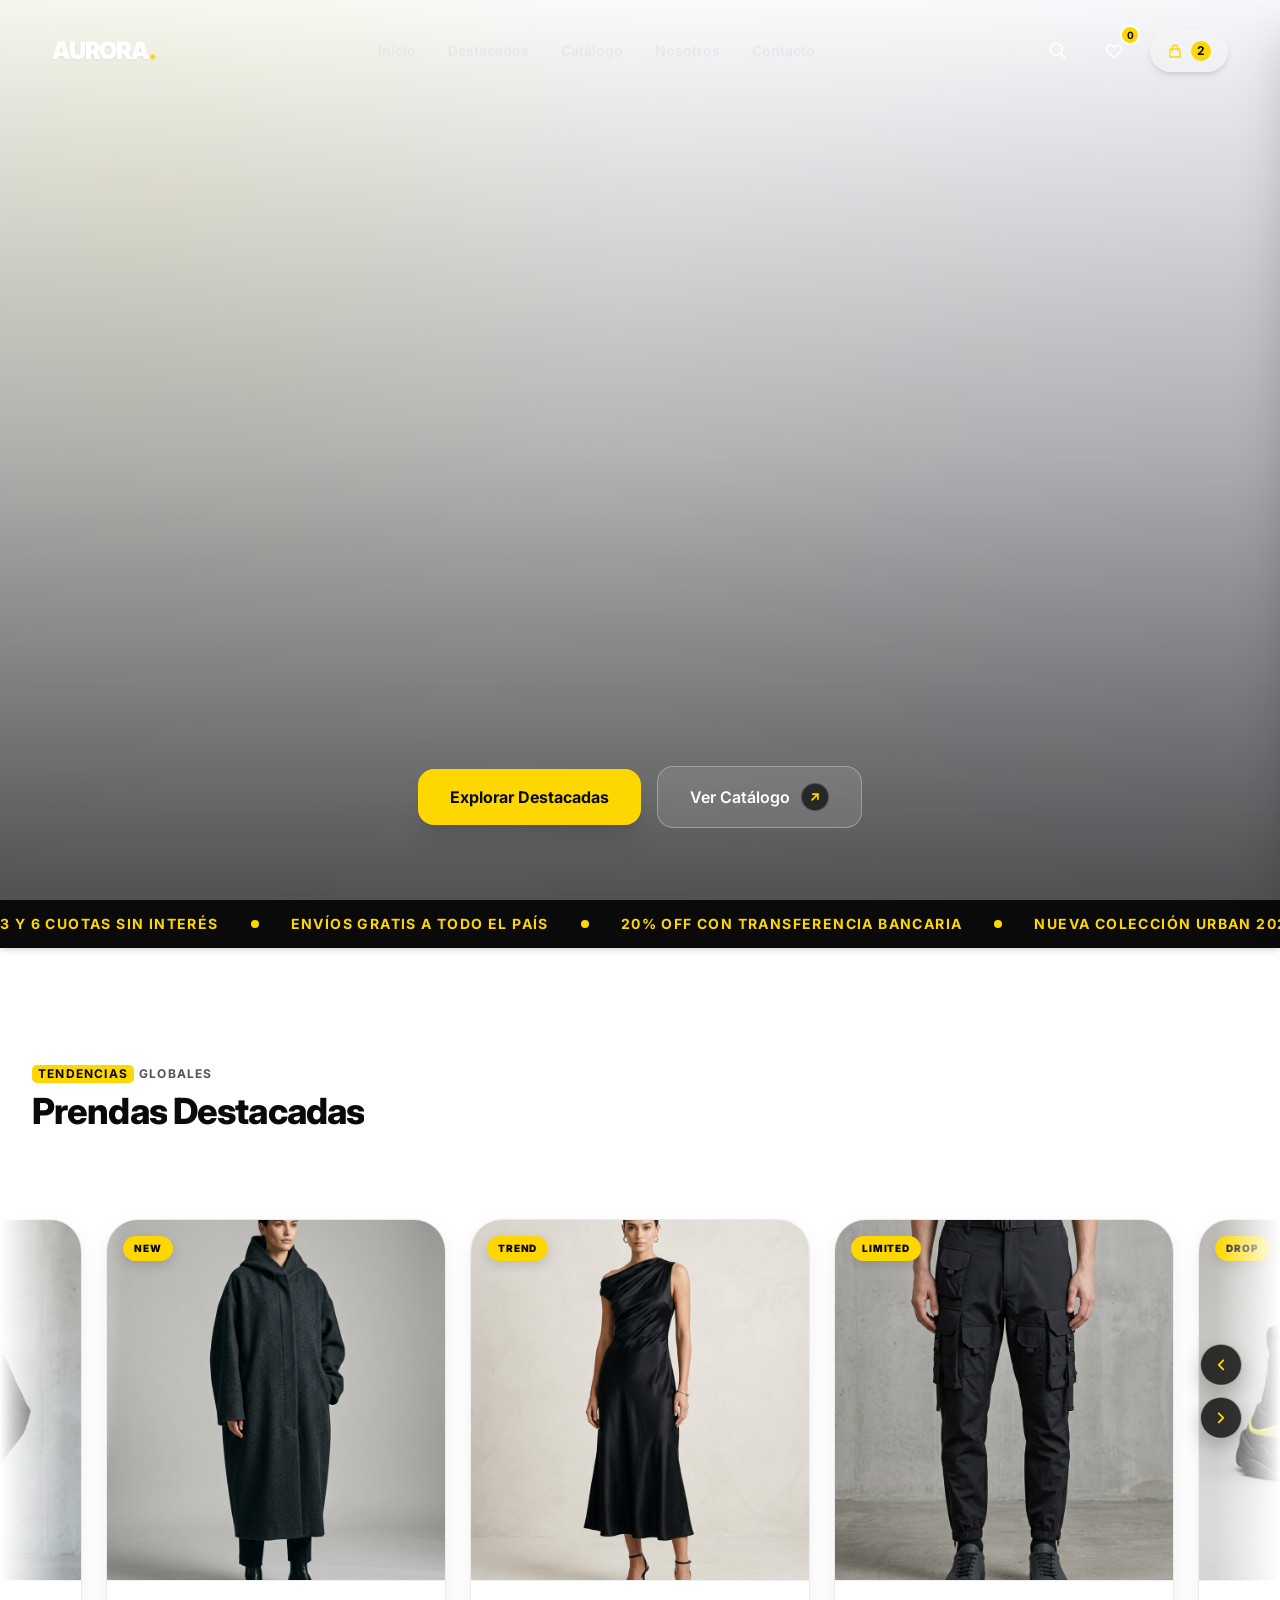
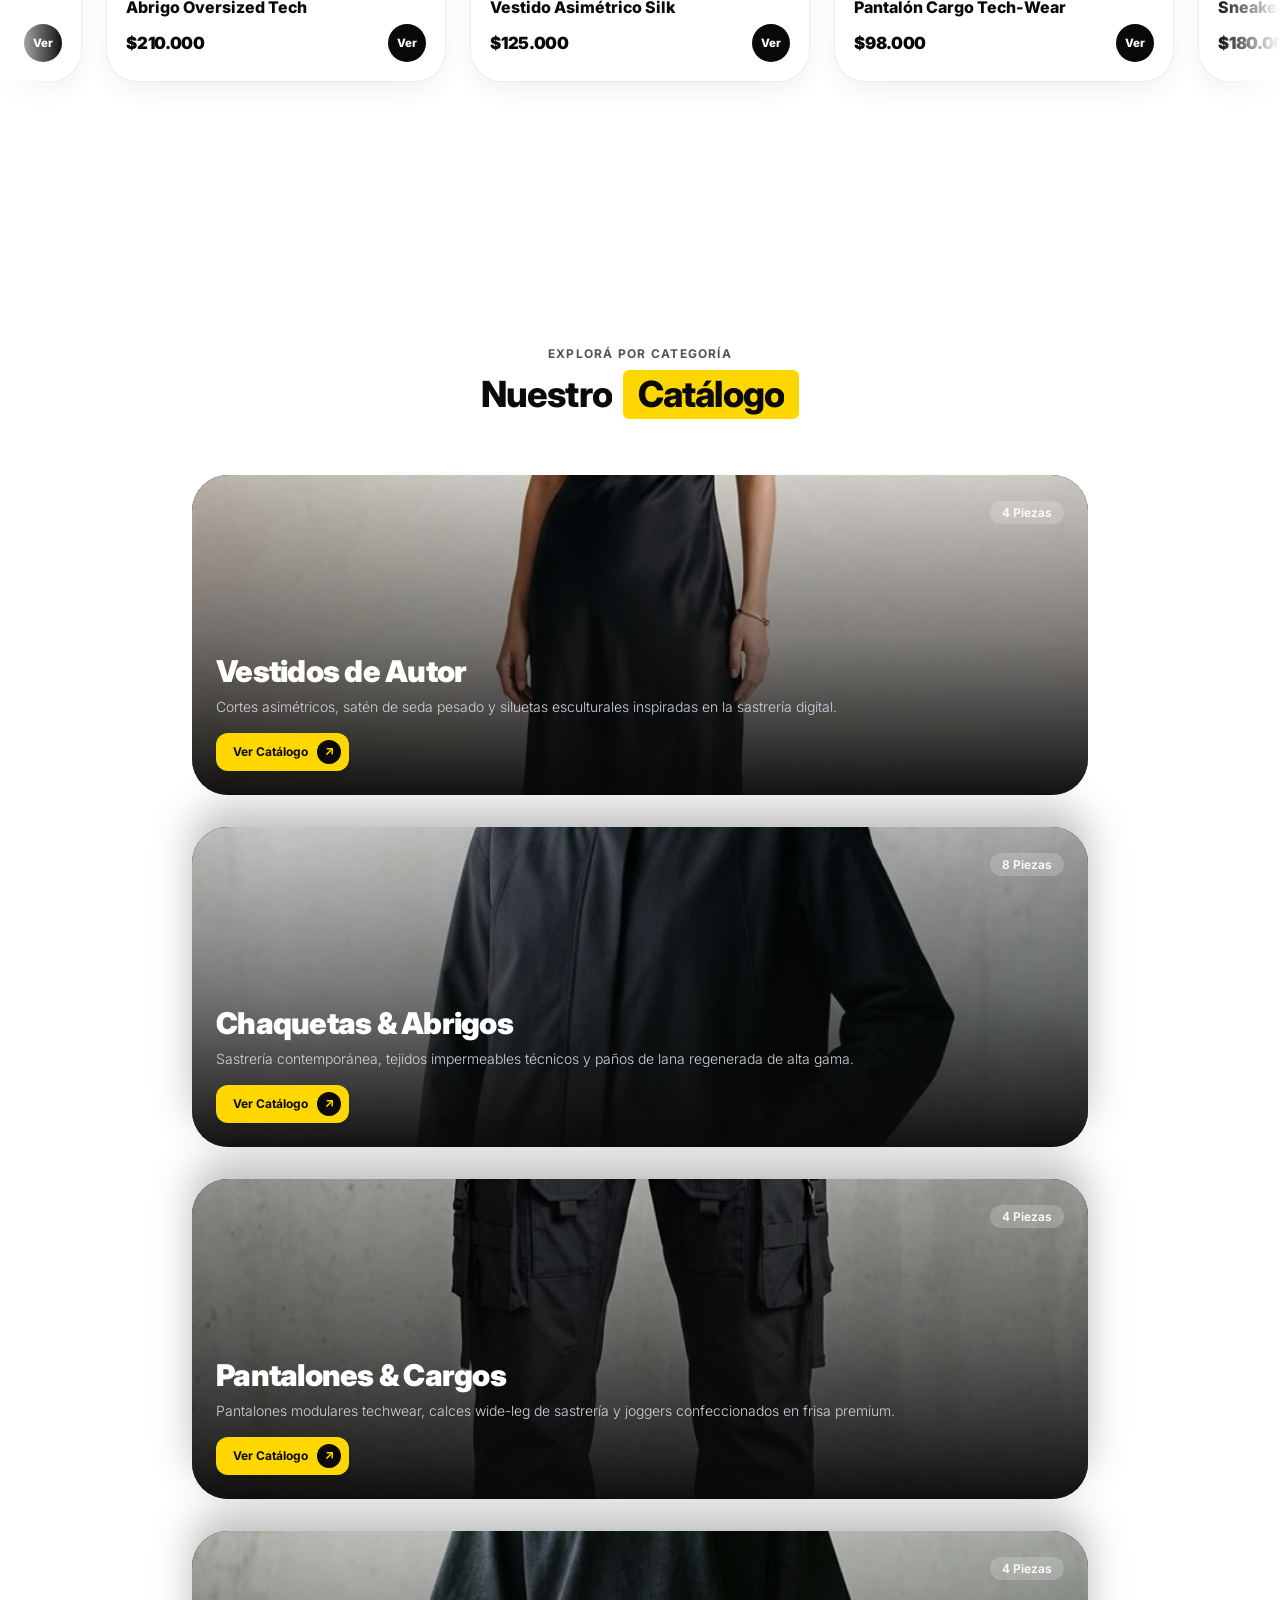
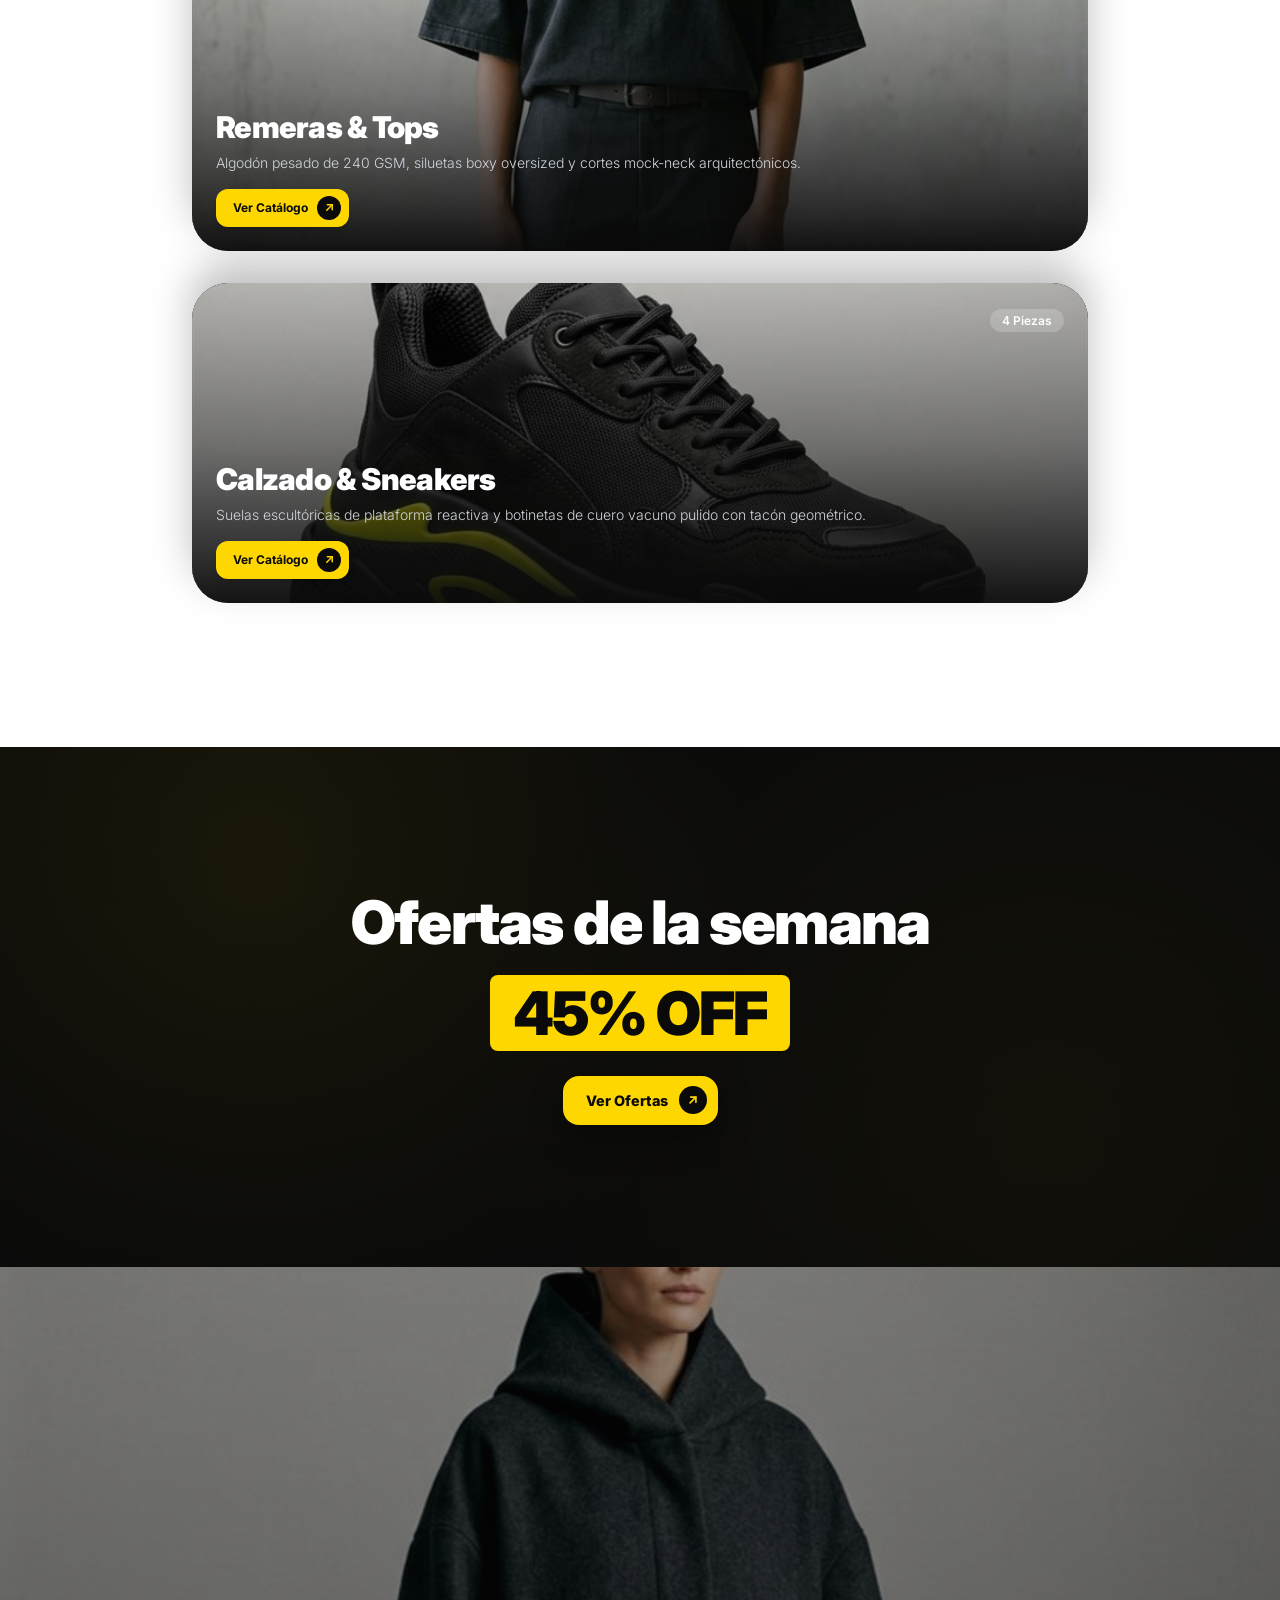
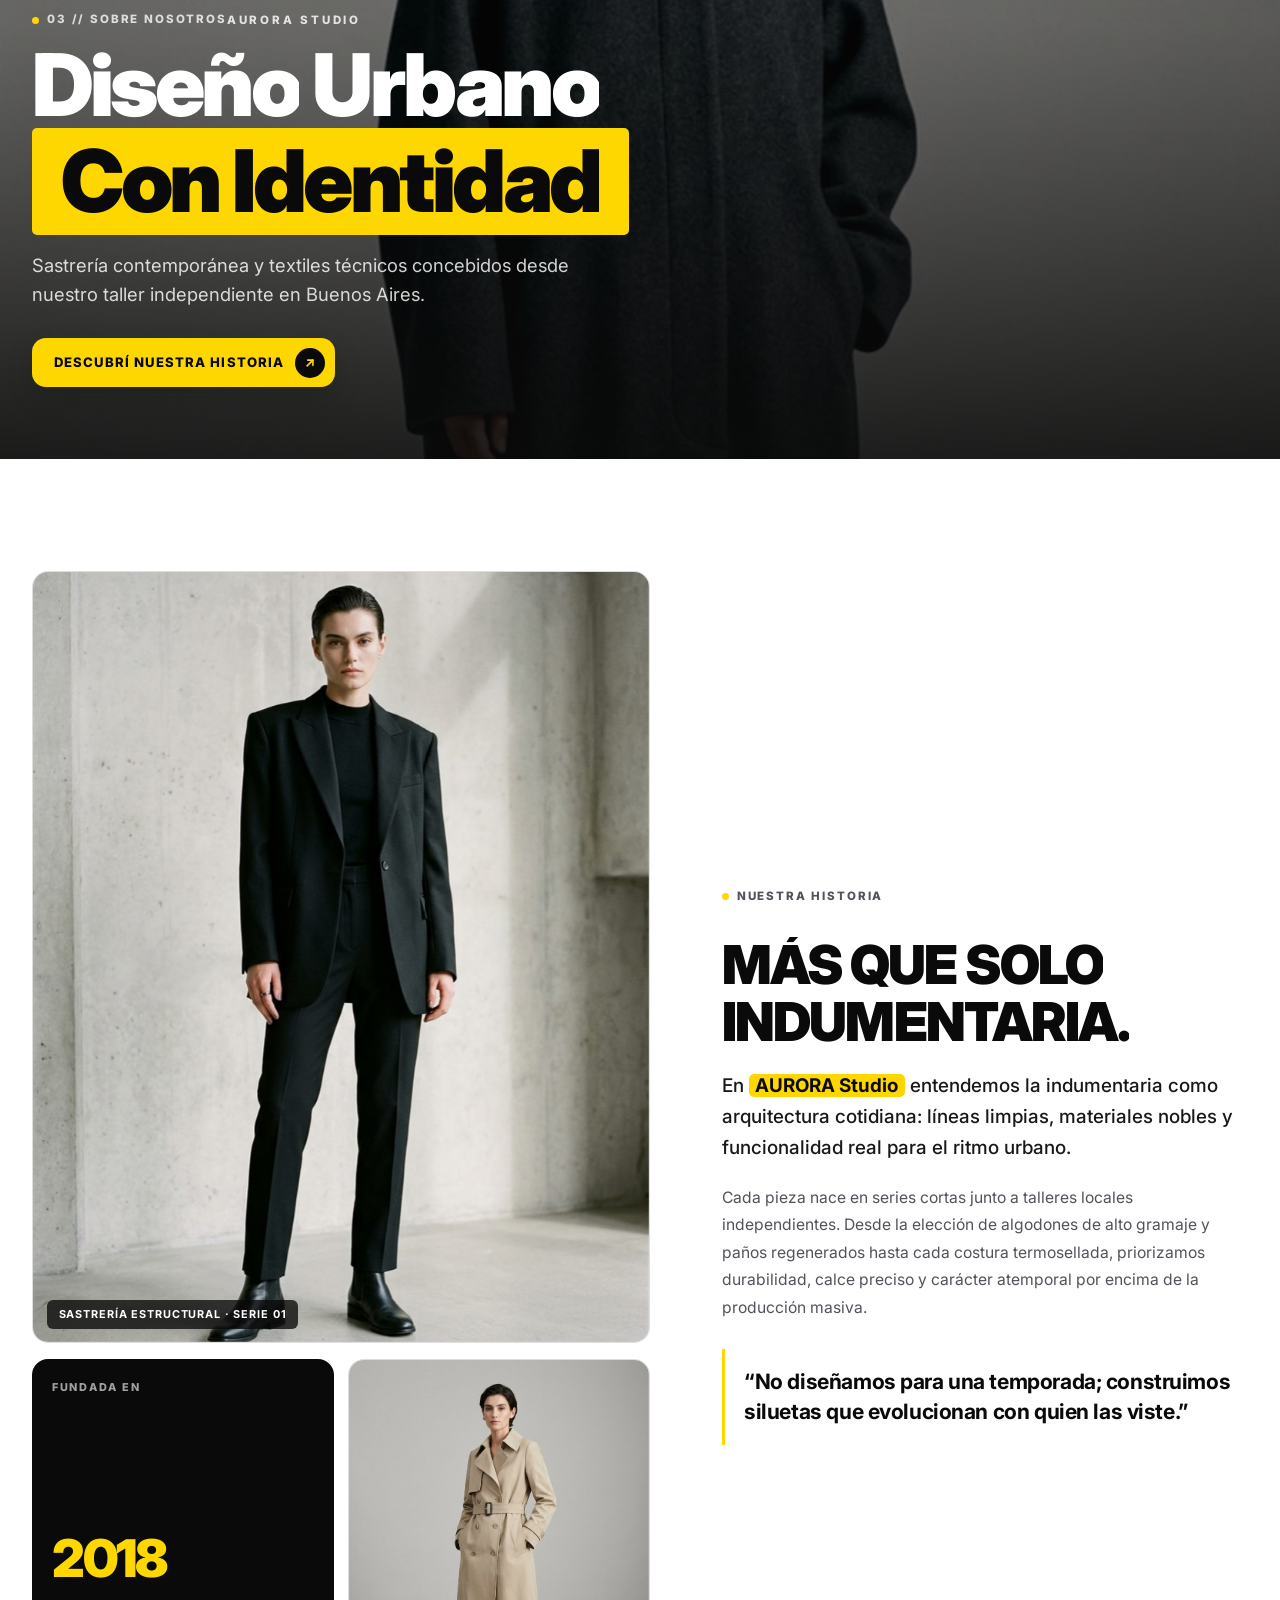
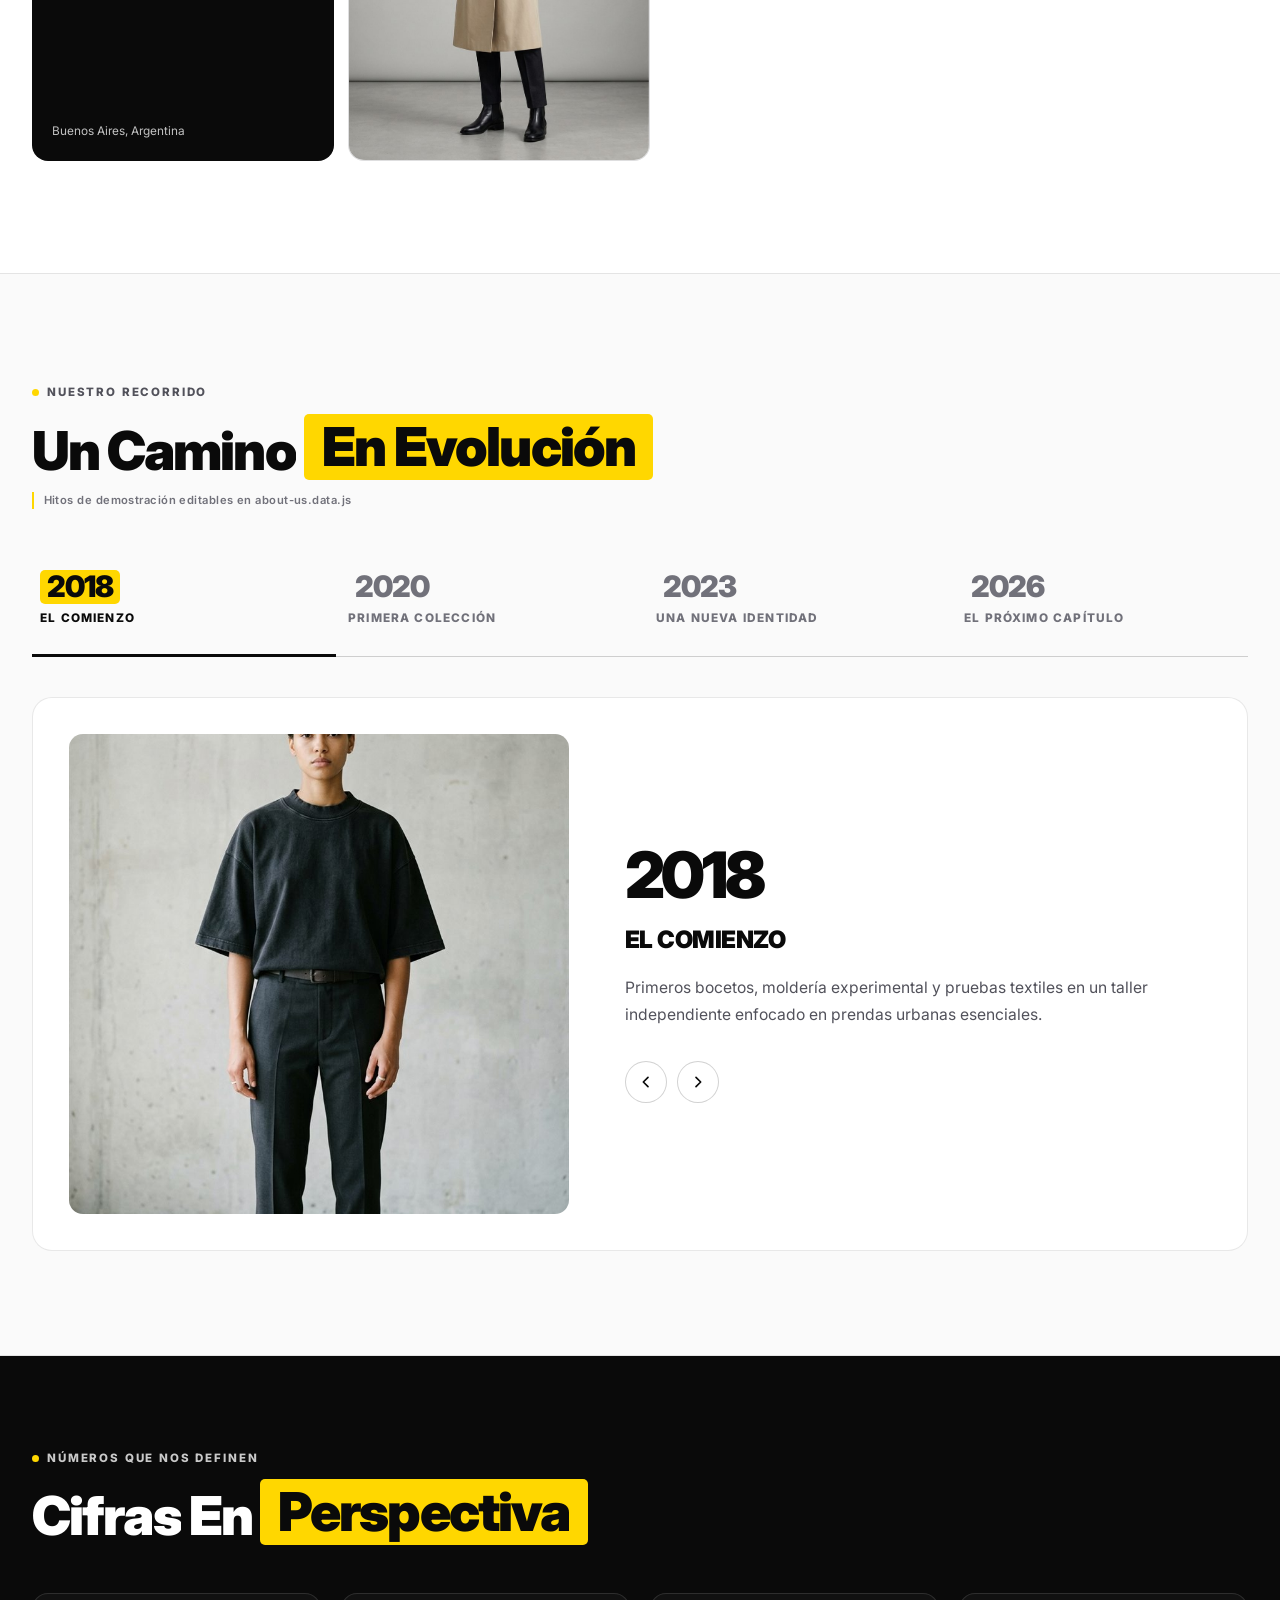
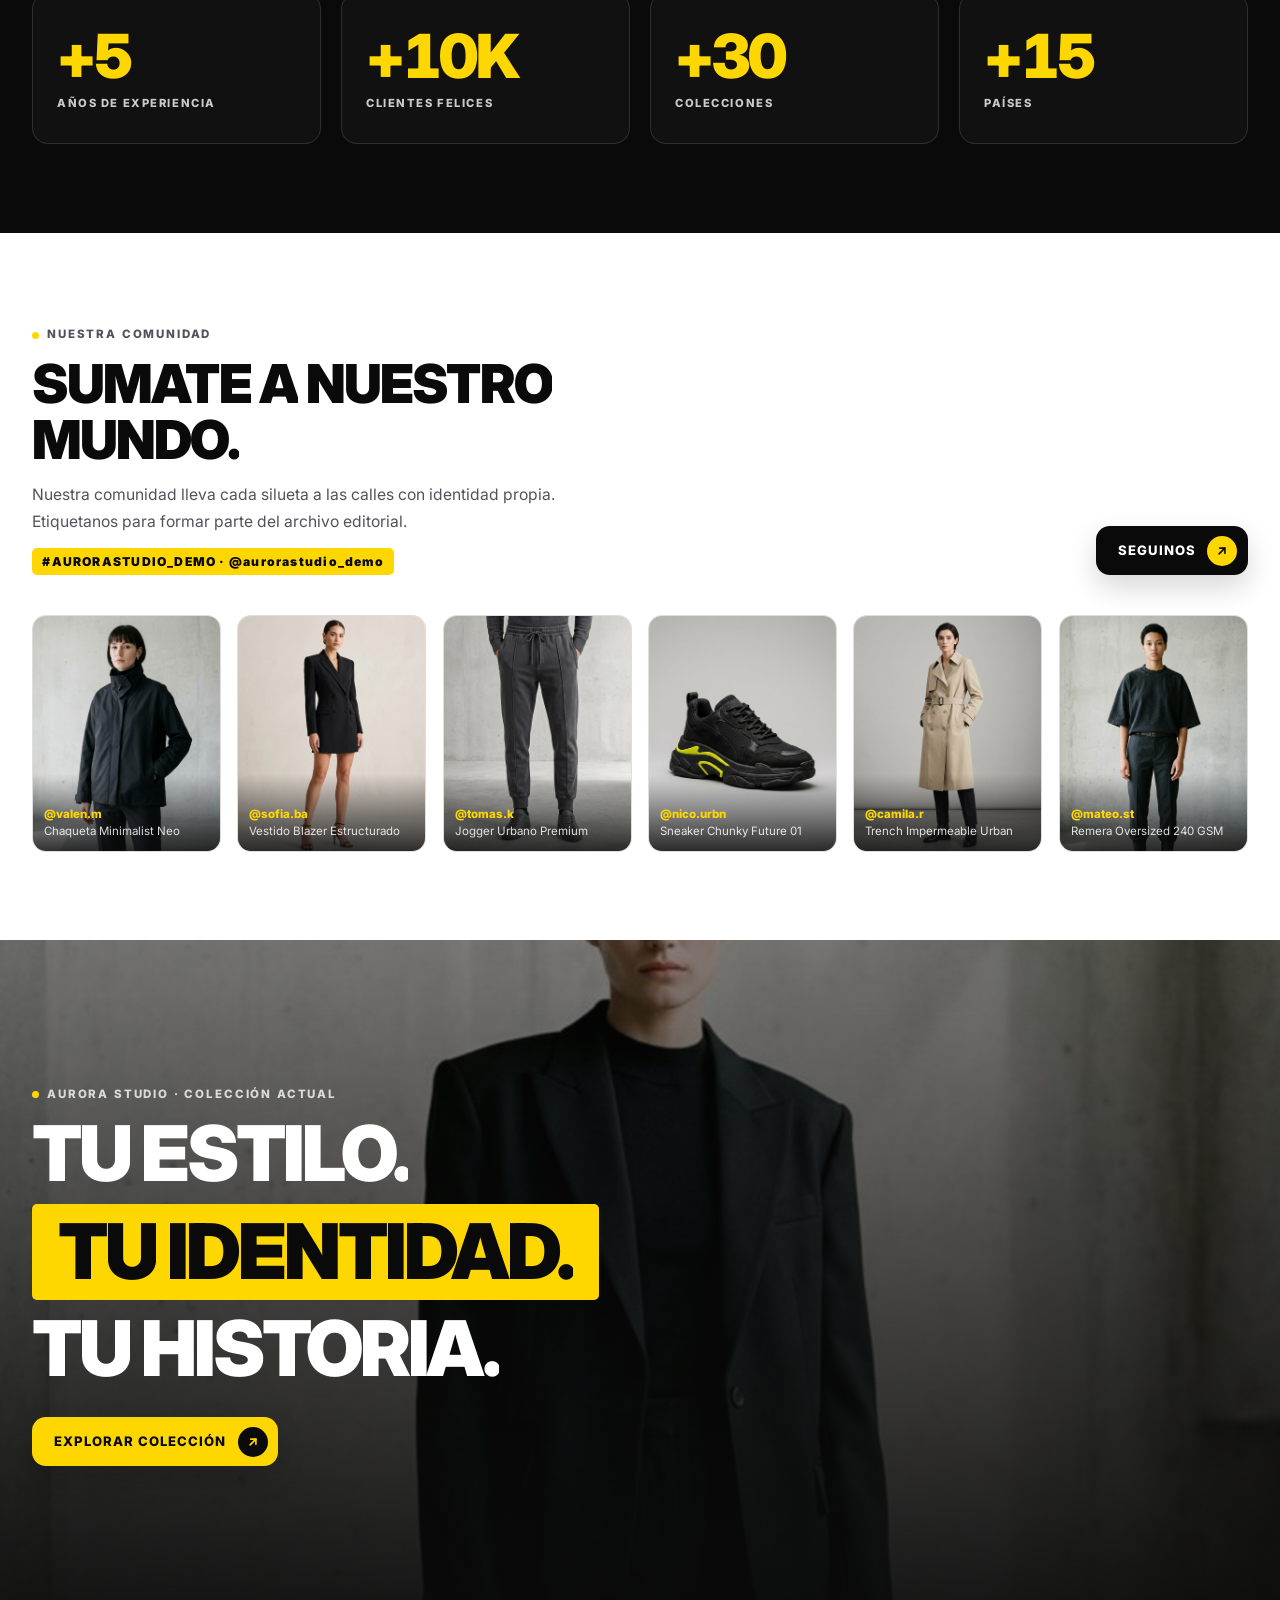
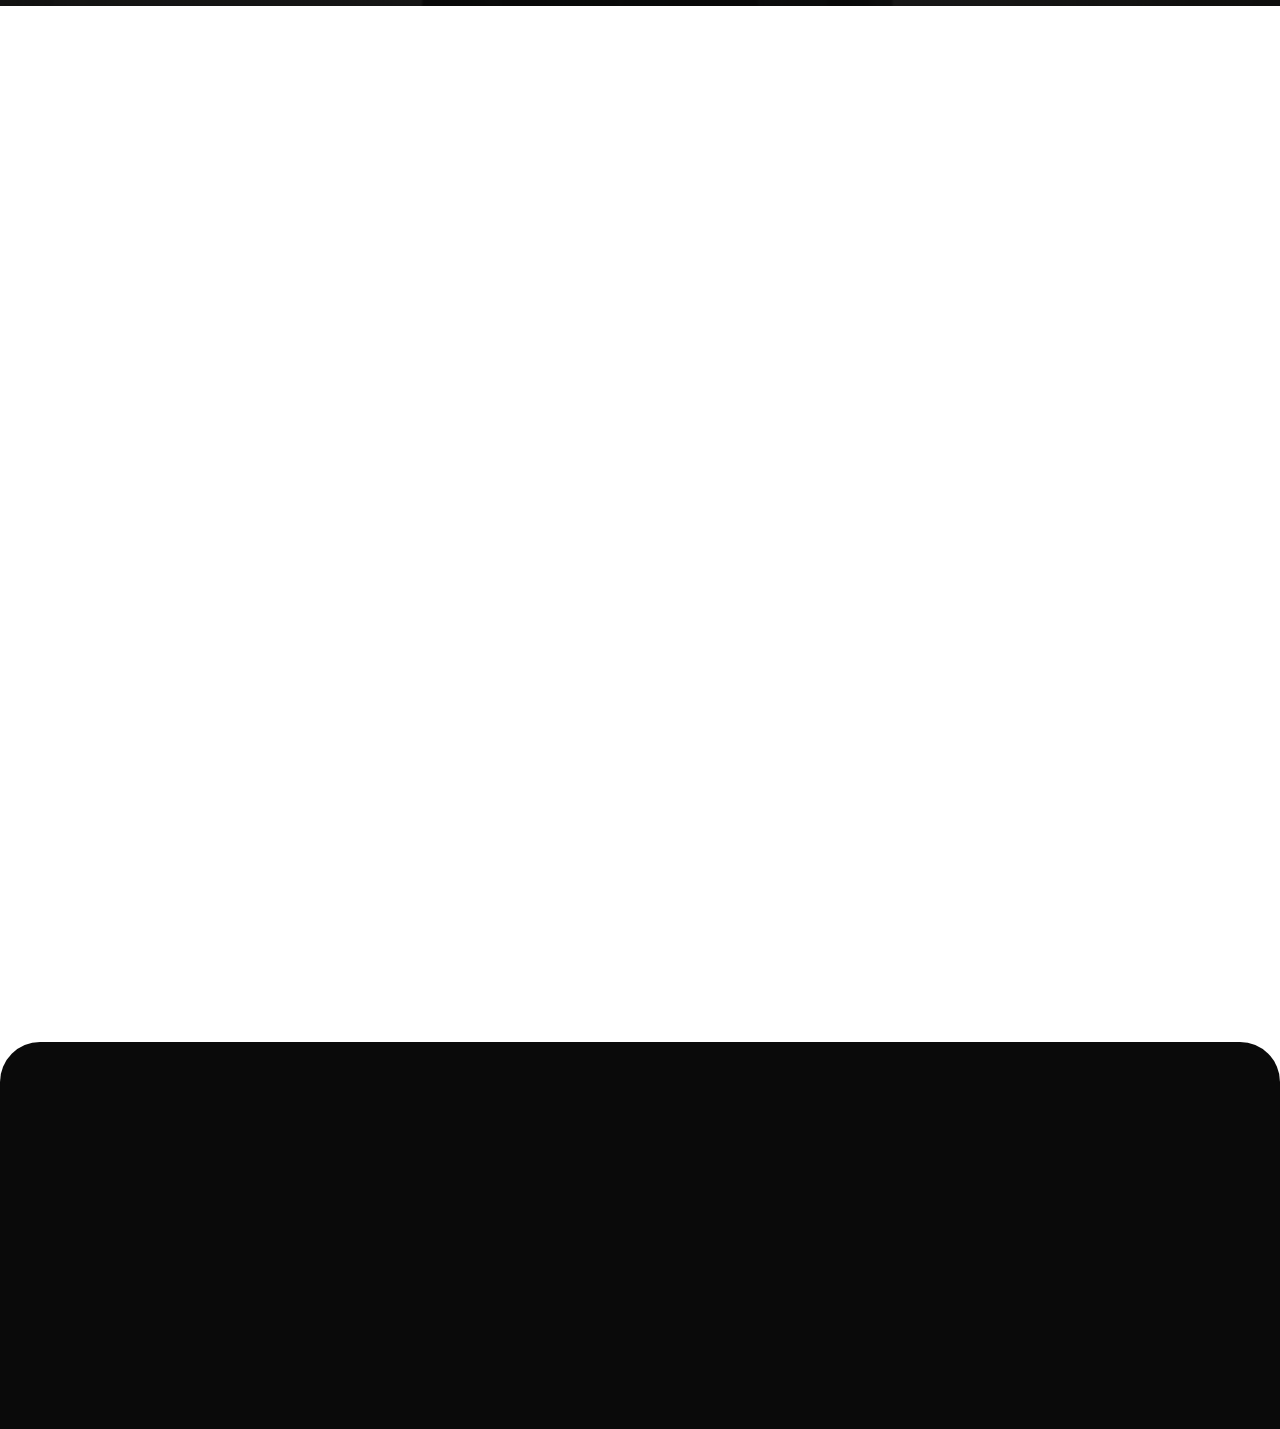
==== index.html @ d5303929 "feat(ui): ajustar espaciados de secciones y flechas verticales del carrusel" ====
<!DOCTYPE html>
<html lang="es" class="scroll-smooth">
<head>
    <meta charset="UTF-8">
    <meta name="viewport" content="width=device-width, initial-scale=1.0">
    <meta name="description" content="AURORA Studio — Tienda online de indumentaria urbana contemporánea. Colección futurista de alta costura, compras en cuotas sin interés y envíos a todo el país.">
    <meta name="theme-color" content="#0A0A0A">
    <title>AURORA // Future Urban Fashion E-Commerce</title>
    <!-- Tailwind estático precompilado (elimina el runtime JIT de cdn.tailwindcss.com en producción) -->
    <link rel="stylesheet" href="tailwind_landing.css">
    <!-- Estilos aislados de la sección Sobre Nosotros (Mobile-First, prefijo .au-*) -->
    <link rel="stylesheet" href="about-us/about-us.css">
    <!-- Fuentes: preconexión temprana + Inter variable (1 archivo para todos los pesos 300–900) -->
    <!-- Optimización de Red y Recursos Críticos -->
    <link rel="preconnect" href="https://images.unsplash.com">
    <link rel="dns-prefetch" href="https://images.unsplash.com">
    <link rel="preconnect" href="https://fonts.googleapis.com">
    <link rel="preconnect" href="https://fonts.gstatic.com" crossorigin>
    <link rel="stylesheet" href="https://fonts.googleapis.com/css2?family=Inter:wght@300..900&display=swap">
    <!-- Fuente de Verdad Compartida y Persistencia -->
    <script src="products_data.js"></script>
    <!-- Módulo aislado Sobre Nosotros (carga diferida sin bloquear el render inicial) -->
    <script defer src="about-us/about-us.data.js"></script>
    <script defer src="about-us/about-us.js"></script>
    <style>

        * {
            box-sizing: border-box;
            -webkit-tap-highlight-color: transparent;
        }

        html {
            scroll-padding-top: 76px;
        }

        body {
            font-family: 'Inter', sans-serif;
            background-color: #FFFFFF;
            color: #0A0A0A;
            overflow-x: hidden;
            max-width: 100%;
        }

        /* Fondo Aurora Mesh Estático con Destellos */
        .aurora-mesh {
            position: fixed;
            top: 0;
            left: 0;
            width: 100vw;
            height: 100vh;
            z-index: -1;
            background: 
                radial-gradient(circle at 10% 20%, rgba(255, 230, 0, 0.08) 0%, transparent 40%),
                radial-gradient(circle at 90% 80%, rgba(200, 200, 255, 0.12) 0%, transparent 50%),
                radial-gradient(circle at 50% 50%, rgba(255, 255, 255, 1) 0%, rgba(245, 247, 250, 1) 100%);
        }

        /* Glassmorphism General */
        

        .glass-nav {
            background: transparent;
            backdrop-filter: none;
            -webkit-backdrop-filter: none;
            border: none;
        }

        /* Marquesina Infinita Ticker Tape */
        @keyframes ticker {
            0% { transform: translate3d(0, 0, 0); }
            100% { transform: translate3d(-50%, 0, 0); }
        }
        .ticker-track {
            display: flex;
            width: 200%;
            animation: ticker 25s linear infinite;
            will-change: transform;
        }
        .ticker-track:hover {
            animation-play-state: paused;
        }

        /* Carrusel 3D Coverflow Estilos */
        .carousel-3d-container {
            perspective: 1000px;
            overflow: hidden;
            touch-action: pan-y;
            mask-image: linear-gradient(to right, transparent 0%, black 5%, black 95%, transparent 100%);
            -webkit-mask-image: linear-gradient(to right, transparent 0%, black 5%, black 95%, transparent 100%);
        }
        .carousel-3d-track {
            display: flex;
            transition: transform 0.38s cubic-bezier(0.16, 1, 0.3, 1);
            will-change: transform;
        }
        .carousel-card {
            transition: transform 0.38s cubic-bezier(0.16, 1, 0.3, 1), filter 0.38s ease, opacity 0.38s ease;
            transform-style: preserve-3d;
            will-change: transform;
        }

        /* ——— Performance & Rendering Optimizations ——— */
        .cv-auto {
            content-visibility: auto;
            contain-intrinsic-size: 1px 700px;
        }

        /* Cards del carrusel: imagen full-bleed superior + información ordenada abajo */
        .carousel-flat {
            background: #FFFFFF;
            border: 1px solid rgba(0, 0, 0, 0.08);
            box-shadow: 0 8px 24px rgba(0, 0, 0, 0.06);
            padding: 0 !important;
            overflow: hidden;
            display: flex;
            flex-direction: column;
        }
        .carousel-card-media {
            display: block;
            position: relative;
            width: 100%;
            height: 360px;
            overflow: hidden;
            background: #F4F4F5;
            flex-shrink: 0;
        }
        .carousel-card-badge {
            position: absolute;
            top: 1rem;
            left: 1rem;
            z-index: 20;
            background: #FFD700;
            color: #0A0A0A;
            font-size: 10px;
            font-weight: 900;
            padding: 0.3rem 0.7rem;
            border-radius: 9999px;
            text-transform: uppercase;
            letter-spacing: 0.08em;
            box-shadow: 0 4px 12px rgba(0, 0, 0, 0.14);
        }
        .carousel-card-body {
            padding: 1rem 1.2rem 1.2rem;
            background: #FFFFFF;
            border-top: 1px solid rgba(0, 0, 0, 0.06);
        }
        .carousel-card-link {
            display: flex;
            flex-direction: column;
            gap: 0.4rem;
            text-decoration: none;
        }
        .carousel-card-title {
            font-size: 1rem;
            font-weight: 800;
            color: #0A0A0A;
            line-height: 1.3;
            white-space: nowrap;
            overflow: hidden;
            text-overflow: ellipsis;
            margin: 0;
        }
        .carousel-card-meta {
            display: flex;
            align-items: center;
            justify-content: space-between;
            gap: 0.5rem;
        }
        .carousel-card-price {
            font-size: 1.05rem;
            font-weight: 900;
            color: #0A0A0A;
            letter-spacing: -0.02em;
            margin: 0;
        }
        .carousel-card-cta {
            width: 38px;
            height: 38px;
            border-radius: 9999px;
            background: #0A0A0A;
            color: #FFFFFF;
            font-size: 0.72rem;
            font-weight: 800;
            letter-spacing: 0.01em;
            display: inline-flex;
            align-items: center;
            justify-content: center;
            flex-shrink: 0;
            transition: background-color 0.22s ease, color 0.22s ease, transform 0.22s cubic-bezier(0.16, 1, 0.3, 1);
        }
        .carousel-card:hover .carousel-card-cta {
            background: #FFD700;
            color: #0A0A0A;
            transform: scale3d(1.06, 1.06, 1);
        }

        /* Controles del carrusel: flechas apiladas verticalmente (← arriba / → abajo) */
        #destacados {
            position: relative;
        }
        .carousel-nav {
            position: absolute;
            right: clamp(0.75rem, 3vw, 2.5rem);
            top: 50%;
            transform: translateY(-50%);
            z-index: 30;
            display: flex;
            flex-direction: column;
            gap: 0.65rem;
        }
        .carousel-nav-btn {
            width: 42px;
            height: 42px;
            border-radius: 9999px;
            border: 1px solid rgba(255, 255, 255, 0.55);
            background: rgba(10, 10, 10, 0.82);
            color: #FFD700;
            display: inline-flex;
            align-items: center;
            justify-content: center;
            box-shadow: 0 8px 20px rgba(0, 0, 0, 0.22);
            transition: background-color 0.22s ease, color 0.22s ease, transform 0.22s cubic-bezier(0.16, 1, 0.3, 1);
        }
        .carousel-nav-btn:hover {
            background: #FFD700;
            color: #0A0A0A;
            transform: scale3d(1.06, 1.06, 1);
        }
        .carousel-nav-btn:focus-visible {
            outline: 2px solid #FFD700;
            outline-offset: 3px;
        }
        @media (max-width: 640px) {
            .carousel-nav-btn {
                width: 36px;
                height: 36px;
            }
        }
        @media (prefers-reduced-motion: reduce) {
            .carousel-nav-btn { transition: none; }
        }

        /* Catálogo estilo Mercado Libre (grilla de publicaciones) */
        .catalog-grid {
            display: grid;
            grid-template-columns: repeat(auto-fill, minmax(224px, 1fr));
            gap: 12px;
            padding: 16px;
            max-width: 1280px;
            margin: 0 auto;
        }
        @media (max-width: 640px) {
            .catalog-grid { grid-template-columns: repeat(2, minmax(0, 1fr)); gap: 8px; padding: 8px; }
        }
        .catalog-item {
            display: flex;
            flex-direction: column;
            background: #FFFFFF;
            border-radius: 12px;
            overflow: hidden;
            box-shadow: 0 1px 2px rgba(0, 0, 0, 0.12);
            text-decoration: none;
            position: relative;
            transition: box-shadow 0.25s ease;
        }
        .catalog-item:hover { box-shadow: 0 8px 24px rgba(0, 0, 0, 0.16); }
        .catalog-item:hover .catalog-item-img { transform: scale(1.04); }
        .catalog-item-imgwrap {
            position: relative;
            aspect-ratio: 1 / 1;
            background: #F5F5F5;
            overflow: hidden;
        }
        .catalog-item-img {
            position: absolute;
            inset: 0;
            width: 100%;
            height: 100%;
            object-fit: cover;
            transition: transform 0.4s ease;
        }
        .catalog-item-badge {
            position: absolute;
            top: 10px;
            left: 10px;
            background: #FFD700;
            color: #0A0A0A;
            font-size: 10px;
            font-weight: 900;
            padding: 3px 10px;
            border-radius: 999px;
            text-transform: uppercase;
            letter-spacing: 0.06em;
            z-index: 3;
        }
        .catalog-item-discount {
            position: absolute;
            top: 10px;
            right: 10px;
            background: #00A650;
            color: #fff;
            font-size: 10px;
            font-weight: 800;
            padding: 3px 8px;
            border-radius: 999px;
            z-index: 3;
        }
        .catalog-item-fav {
            position: absolute;
            top: 44px;
            right: 10px;
            z-index: 4;
            width: 34px;
            height: 34px;
            border-radius: 50%;
            background: rgba(255, 255, 255, 0.92);
            box-shadow: 0 1px 4px rgba(0, 0, 0, 0.18);
            border: none;
            cursor: pointer;
            display: flex;
            align-items: center;
            justify-content: center;
            transition: transform 0.2s ease;
        }
        .catalog-item-fav:hover { transform: scale(1.12); }
        .catalog-item-fav.is-fav svg path { fill: #ef4444; stroke: #ef4444; }
        .catalog-item-body {
            padding: 12px 12px 14px;
            display: flex;
            flex-direction: column;
            gap: 4px;
            color: inherit;
        }
        .catalog-item-name {
            font-size: 14px;
            font-weight: 600;
            color: #323232;
            line-height: 1.35;
            display: -webkit-box;
            -webkit-line-clamp: 2;
            -webkit-box-orient: vertical;
            overflow: hidden;
            min-height: 2.7em;
        }
        .catalog-item-price {
            font-size: 20px;
            font-weight: 600;
            color: #323232;
            display: flex;
            align-items: baseline;
            gap: 8px;
        }
        .catalog-item-original {
            font-size: 12px;
            color: #999999;
            text-decoration: line-through;
            font-weight: 400;
        }
        .catalog-item-off {
            font-size: 13px;
            color: #00A650;
            font-weight: 600;
        }
        .catalog-item-installments { font-size: 12px; color: #00A650; font-weight: 400; }
        .catalog-item-installments b { font-weight: 600; }
        .catalog-item-shipping {
            font-size: 12px;
            color: #00A650;
            font-weight: 700;
            display: flex;
            align-items: center;
            gap: 4px;
        }
        .catalog-item-sizes {
            display: flex;
            flex-wrap: wrap;
            gap: 4px;
            margin-top: 4px;
        }
        .catalog-item-sizes i {
            font-style: normal;
            font-size: 10px;
            font-weight: 700;
            color: #666666;
            background: #F5F5F5;
            border: 1px solid #E5E5E5;
            border-radius: 6px;
            padding: 2px 7px;
        }
        @media (prefers-reduced-motion: reduce) {
            .catalog-item-img, .catalog-item, .catalog-item-fav { transition: none; }
        }

        /* Lista vertical de categorías — apilamiento progresivo (scroll stacking) */
        .category-list {
            max-width: 56rem;
            margin: 0 auto;
            padding-bottom: 6rem; /* recorrido suficiente para el apilado sin dejar un vacío grande */
        }
        #categorias {
            padding-bottom: 2.5rem !important;
        }
        @media (min-width: 640px) {
            #categorias {
                padding-bottom: 3rem !important;
            }
        }
        .category-card {
            position: sticky;
            top: 96px; /* altura del header flotante + respiro */
            min-height: 320px;
            border-radius: 36px;
            overflow: hidden;
            background: #0A0A0A;
            display: flex;
            align-items: flex-end;
            background-clip: padding-box;
            cursor: pointer;
            /* Cada tarjeta supera ligeramente el offset de la anterior (efecto pila) */
        }
        .category-card:nth-child(1) { top: 96px; }
        .category-card:nth-child(2) { top: 112px; }
        .category-card:nth-child(3) { top: 128px; }
        .category-card:nth-child(4) { top: 144px; }
        .category-card:nth-child(5) { top: 160px; }
        .category-card + .category-card {
            margin-top: 32px;
            box-shadow: 0 -20px 40px rgba(0, 0, 0, 0.25);
        }
        .category-card .cat-img {
            position: absolute;
            inset: 0;
            width: 100%;
            height: 100%;
            object-fit: cover;
            filter: brightness(.9);
        }
        @media (max-width: 640px) {
            .category-card {
                top: 84px !important;
                border-radius: 24px;
            }
            .category-list {
                padding-bottom: 3.5rem;
            }
        }
        @media (prefers-reduced-motion: reduce) {
            .reveal-on-scroll { transition: none; transform: none; opacity: 1; }
        }

        /* ——— Sección Sobre Nosotros & Progress Bars (Mobile-First) ——— */
        .about-section {
            max-width: 80rem;
            margin: 0 auto;
            padding: 2.75rem 1rem;
        }
        .about-grid {
            display: grid;
            grid-template-columns: 1fr;
            gap: 1.75rem;
            align-items: center;
        }
        @media (min-width: 640px) {
            .about-section { padding: 4.5rem 1.5rem; }
            .about-grid { gap: 2.5rem; }
        }
        @media (min-width: 900px) {
            .about-section { padding: 6rem 2rem; }
            .about-grid {
                grid-template-columns: 0.95fr 1.05fr;
                gap: 4rem;
            }
        }
        /* Composición Editorial de 2 Fotos Superpuestas Unidas por un Marco */
        .about-collage {
            position: relative;
            width: 100%;
            max-width: 360px;
            margin: 0 auto;
            padding: 0.5rem 0 3.25rem;
        }
        @media (min-width: 640px) {
            .about-collage {
                max-width: 460px;
                padding: 1rem 0 4.25rem;
            }
        }
        @media (min-width: 900px) {
            .about-collage {
                max-width: 520px;
                padding: 1.25rem 0 5.25rem;
            }
        }
        .about-collage-frame {
            position: absolute;
            top: 8%;
            left: 11%;
            right: 5%;
            bottom: 7%;
            border: 2px solid #0A0A0A;
            border-radius: 30px;
            box-shadow: inset 0 0 0 1px rgba(255, 215, 0, 0.55);
            pointer-events: none;
            z-index: 1;
        }
        .about-photo-main {
            position: relative;
            z-index: 2;
            width: 76%;
            aspect-ratio: 4 / 5;
            border-radius: 26px;
            overflow: hidden;
            background: #0A0A0A;
            border: 4px solid #FFFFFF;
            box-shadow: 0 22px 48px rgba(0, 0, 0, 0.14);
        }
        .about-photo-overlap {
            position: absolute;
            right: 0;
            bottom: 0;
            z-index: 3;
            width: 54%;
            aspect-ratio: 4 / 5;
            border-radius: 24px;
            overflow: hidden;
            background: #18181B;
            border: 6px solid #FFFFFF;
            box-shadow: 0 24px 52px rgba(0, 0, 0, 0.22);
        }
        .about-photo-main img,
        .about-photo-overlap img {
            width: 100%;
            height: 100%;
            object-fit: cover;
            display: block;
            transition: transform 0.7s cubic-bezier(0.16, 1, 0.3, 1);
        }
        .about-photo-main:hover img,
        .about-photo-overlap:hover img {
            transform: scale(1.04);
        }
        .about-media-badge {
            position: absolute;
            left: 1rem;
            top: 1rem;
            display: inline-flex;
            align-items: center;
            gap: 0.5rem;
            background: rgba(10, 10, 10, 0.78);
            backdrop-filter: blur(12px);
            -webkit-backdrop-filter: blur(12px);
            color: #FFFFFF;
            font-size: 0.68rem;
            font-weight: 800;
            letter-spacing: 0.1em;
            text-transform: uppercase;
            padding: 0.5rem 0.9rem;
            border-radius: 9999px;
            border: 1px solid rgba(255, 255, 255, 0.16);
        }
        .about-media-dot {
            width: 8px;
            height: 8px;
            border-radius: 9999px;
            background: #FFD700;
            display: inline-block;
        }
        .section-eyebrow {
            display: block;
            font-size: 0.75rem;
            font-weight: 800;
            letter-spacing: 0.14em;
            text-transform: uppercase;
            color: #52525B;
            margin-bottom: 0.6rem;
        }
        .section-heading {
            font-size: clamp(1.9rem, 3.6vw, 2.75rem);
            font-weight: 900;
            letter-spacing: -0.03em;
            line-height: 1.1;
            color: #0A0A0A;
            margin: 0 0 1.25rem;
        }
        .about-lead {
            font-size: 1.075rem;
            line-height: 1.7;
            color: #18181B;
            font-weight: 500;
            margin: 0 0 1rem;
        }
        .about-copy {
            font-size: 0.95rem;
            line-height: 1.75;
            color: #52525B;
            margin: 0 0 1.75rem;
        }
        .about-tags {
            display: flex;
            flex-wrap: wrap;
            gap: 0.6rem;
        }
        .about-tag {
            font-size: 0.75rem;
            font-weight: 700;
            color: #0A0A0A;
            background: #F4F4F5;
            border: 1px solid rgba(0, 0, 0, 0.08);
            padding: 0.45rem 0.95rem;
            border-radius: 9999px;
        }

        /* Barras de Progreso Clásicas (Mobile-First, debajo del texto descriptivo) */
        .about-progress-list {
            margin-top: 1.5rem;
            padding-top: 1.25rem;
            border-top: 1px solid rgba(0, 0, 0, 0.08);
            display: flex;
            flex-direction: column;
            gap: 0.95rem;
        }
        @media (min-width: 640px) {
            .about-progress-list {
                margin-top: 2rem;
                padding-top: 1.75rem;
                gap: 1.15rem;
            }
        }
        .progress-item {
            width: 100%;
        }
        .progress-head {
            display: flex;
            align-items: baseline;
            margin-bottom: 0.45rem;
        }
        .progress-label {
            font-size: 0.85rem;
            font-weight: 700;
            color: #0A0A0A;
        }
        .progress-track {
            width: 100%;
            height: 10px;
            border-radius: 9999px;
            background: #ECECEE;
            overflow: hidden;
        }
        .progress-bar-fill {
            width: 100%;
            height: 100%;
            border-radius: 9999px;
            background: linear-gradient(90deg, #0A0A0A 0%, #F59E0B 65%, #FFD700 100%);
            transform-origin: left center;
            transform: scaleX(0);
            will-change: transform;
        }

        /* ——— Sección Contacto & Mapa con Pin Saltando (Mobile-First Editorial) ——— */
        .contact-section {
            max-width: 80rem;
            margin: 0 auto;
            padding: 2.5rem 1rem 2.75rem;
        }
        @media (min-width: 640px) {
            .contact-section { padding: 3.5rem 1.5rem 4rem; }
        }
        @media (min-width: 900px) {
            .contact-section { padding: 4.5rem 2rem 5rem; }
        }
        .contact-header {
            display: flex;
            flex-direction: column;
            gap: 0.85rem;
            margin-bottom: 1.5rem;
        }
        @media (min-width: 768px) {
            .contact-header {
                flex-direction: row;
                align-items: flex-end;
                justify-content: space-between;
                margin-bottom: 2.5rem;
            }
        }
        .contact-header-copy {
            max-width: 36rem;
        }
        .contact-status-pill {
            display: inline-flex;
            align-items: center;
            gap: 0.5rem;
            padding: 0.5rem 0.9rem;
            border-radius: 9999px;
            background: #FAFAFA;
            border: 1px solid rgba(0, 0, 0, 0.08);
            font-size: 0.74rem;
            font-weight: 700;
            color: #18181B;
            width: fit-content;
            flex-shrink: 0;
        }
        .contact-status-dot {
            width: 8px;
            height: 8px;
            border-radius: 9999px;
            background: #16A34A;
            box-shadow: 0 0 0 4px rgba(22, 163, 74, 0.18);
        }
        .contact-grid {
            display: grid;
            grid-template-columns: 1fr;
            gap: 1.25rem;
            align-items: stretch;
        }
        @media (min-width: 900px) {
            .contact-grid {
                grid-template-columns: 1fr 1.12fr;
                gap: 2rem;
            }
        }
        .contact-info-card {
            background: rgba(255, 255, 255, 0.96);
            border: 1px solid rgba(0, 0, 0, 0.08);
            border-radius: 24px;
            padding: 1.25rem;
            box-shadow: 0 14px 36px rgba(0, 0, 0, 0.05);
            display: flex;
            flex-direction: column;
            justify-content: space-between;
            gap: 1.25rem;
        }
        @media (min-width: 640px) {
            .contact-info-card {
                padding: 2rem;
                border-radius: 32px;
                gap: 1.75rem;
            }
        }
        .contact-list {
            display: flex;
            flex-direction: column;
            gap: 0.75rem;
        }
        @media (min-width: 640px) {
            .contact-list { gap: 0.9rem; }
        }
        .contact-row {
            display: flex;
            align-items: center;
            justify-content: space-between;
            gap: 0.75rem;
            padding: 0.85rem 0.9rem;
            border-radius: 18px;
            background: #FAFAFA;
            border: 1px solid rgba(0, 0, 0, 0.06);
            transition: transform 0.25s cubic-bezier(0.16, 1, 0.3, 1), border-color 0.25s ease, background-color 0.25s ease, box-shadow 0.25s ease;
        }
        @media (min-width: 640px) {
            .contact-row {
                gap: 1rem;
                padding: 1rem 1.1rem;
                border-radius: 22px;
            }
        }
        .contact-row:hover {
            background: #FFFFFF;
            border-color: rgba(10, 10, 10, 0.16);
            box-shadow: 0 10px 24px rgba(0, 0, 0, 0.05);
            transform: translate3d(0, -1px, 0);
        }
        .contact-row-main {
            display: flex;
            align-items: flex-start;
            gap: 0.95rem;
            min-width: 0;
        }
        .contact-icon-box {
            width: 46px;
            height: 46px;
            border-radius: 15px;
            background: #0A0A0A;
            color: #FFD700;
            display: flex;
            align-items: center;
            justify-content: center;
            flex-shrink: 0;
            transition: background-color 0.25s ease, color 0.25s ease;
        }
        .contact-row:hover .contact-icon-box {
            background: #FFD700;
            color: #0A0A0A;
        }
        .contact-label {
            display: block;
            font-size: 0.68rem;
            font-weight: 800;
            letter-spacing: 0.11em;
            text-transform: uppercase;
            color: #71717A;
            margin-bottom: 0.2rem;
        }
        .contact-value {
            display: block;
            font-size: 0.98rem;
            font-weight: 800;
            color: #0A0A0A;
            text-decoration: none;
            word-break: break-word;
            line-height: 1.3;
        }
        .contact-value:hover {
            color: #D97706;
        }
        .contact-sub {
            display: block;
            font-size: 0.78rem;
            color: #71717A;
            margin-top: 0.25rem;
            line-height: 1.4;
        }
        .contact-inline-link {
            display: inline-flex;
            align-items: center;
            gap: 0.25rem;
            font-size: 0.78rem;
            font-weight: 700;
            color: #D97706;
            text-decoration: none;
            margin-top: 0.3rem;
        }
        .contact-inline-link:hover {
            color: #0A0A0A;
        }
        .contact-copy-btn {
            flex-shrink: 0;
            width: 36px;
            height: 36px;
            border-radius: 12px;
            border: 1px solid rgba(0, 0, 0, 0.08);
            background: #FFFFFF;
            color: #52525B;
            display: inline-flex;
            align-items: center;
            justify-content: center;
            cursor: pointer;
            transition: background-color 0.2s ease, color 0.2s ease, border-color 0.2s ease;
        }
        .contact-copy-btn:hover {
            background: #0A0A0A;
            color: #FFD700;
            border-color: #0A0A0A;
        }
        .contact-socials-box {
            padding-top: 1.25rem;
            border-top: 1px solid rgba(0, 0, 0, 0.08);
        }
        .contact-socials-title {
            font-size: 0.7rem;
            font-weight: 800;
            letter-spacing: 0.12em;
            text-transform: uppercase;
            color: #71717A;
            margin: 0 0 0.9rem;
        }
        .contact-socials-grid {
            display: grid;
            grid-template-columns: 1fr;
            gap: 0.55rem;
        }
        @media (min-width: 380px) {
            .contact-socials-grid {
                grid-template-columns: repeat(2, minmax(0, 1fr));
                gap: 0.65rem;
            }
        }
        .social-pill {
            display: flex;
            align-items: center;
            gap: 0.6rem;
            padding: 0.65rem 0.75rem;
            border-radius: 16px;
            background: #FAFAFA;
            border: 1px solid rgba(0, 0, 0, 0.08);
            color: #0A0A0A;
            text-decoration: none;
            transition: transform 0.22s ease, background-color 0.22s ease, color 0.22s ease, border-color 0.22s ease;
        }
        @media (min-width: 640px) {
            .social-pill {
                gap: 0.7rem;
                padding: 0.75rem 0.95rem;
                border-radius: 18px;
            }
        }
        .social-pill:hover {
            background: #0A0A0A;
            border-color: #0A0A0A;
            color: #FFFFFF;
            transform: translate3d(0, -2px, 0);
        }
        .social-pill-icon {
            width: 32px;
            height: 32px;
            border-radius: 10px;
            background: #0A0A0A;
            color: #FFD700;
            display: flex;
            align-items: center;
            justify-content: center;
            flex-shrink: 0;
            transition: background-color 0.22s ease, color 0.22s ease;
        }
        .social-pill:hover .social-pill-icon {
            background: #FFD700;
            color: #0A0A0A;
        }
        .social-pill-text {
            display: flex;
            flex-direction: column;
            min-width: 0;
        }
        .social-pill-name {
            font-size: 0.82rem;
            font-weight: 800;
            line-height: 1.2;
        }
        .social-pill-handle {
            font-size: 0.7rem;
            color: #71717A;
            white-space: nowrap;
            overflow: hidden;
            text-overflow: ellipsis;
            transition: color 0.22s ease;
        }
        .social-pill:hover .social-pill-handle {
            color: rgba(255, 255, 255, 0.72);
        }

        /* Mapa + Pin de Ubicación Saltando (Mobile-First, 60 FPS GPU) */
        .contact-map-card {
            position: relative;
            min-height: 320px;
            border-radius: 24px;
            overflow: hidden;
            background: #F4F4F5;
            border: 1px solid rgba(0, 0, 0, 0.08);
            box-shadow: 0 18px 42px rgba(0, 0, 0, 0.08);
        }
        .contact-map-iframe {
            width: 100%;
            height: 100%;
            min-height: 320px;
            border: 0;
            display: block;
            filter: grayscale(15%) contrast(1.03);
        }
        @media (min-width: 768px) {
            .contact-map-card,
            .contact-map-iframe {
                min-height: 440px;
                border-radius: 32px;
            }
        }
        .map-badge-top {
            position: absolute;
            top: 1rem;
            left: 1rem;
            z-index: 7;
            display: inline-flex;
            align-items: center;
            gap: 0.45rem;
            background: rgba(255, 255, 255, 0.92);
            backdrop-filter: blur(10px);
            -webkit-backdrop-filter: blur(10px);
            color: #0A0A0A;
            font-size: 0.74rem;
            font-weight: 800;
            padding: 0.5rem 0.9rem;
            border-radius: 9999px;
            border: 1px solid rgba(0, 0, 0, 0.08);
            box-shadow: 0 8px 20px rgba(0, 0, 0, 0.12);
            pointer-events: none;
        }
        @keyframes pinBounce {
            0%, 100% { transform: translate3d(0, 0, 0); }
            40% { transform: translate3d(0, -16px, 0); }
            60% { transform: translate3d(0, -13px, 0); }
            82% { transform: translate3d(0, 0, 0); }
            90% { transform: translate3d(0, -4px, 0); }
        }
        @keyframes pinShadow {
            0%, 100% { transform: scale3d(1, 1, 1); opacity: 0.42; }
            40% { transform: scale3d(0.55, 0.55, 1); opacity: 0.16; }
            60% { transform: scale3d(0.62, 0.62, 1); opacity: 0.2; }
            82% { transform: scale3d(1, 1, 1); opacity: 0.42; }
            90% { transform: scale3d(0.86, 0.86, 1); opacity: 0.32; }
        }
        .map-pin-overlay {
            position: absolute;
            top: 50%;
            left: 50%;
            transform: translate(-50%, -100%);
            pointer-events: none;
            z-index: 6;
            display: flex;
            flex-direction: column;
            align-items: center;
        }
        .map-pin-tag {
            background: #0A0A0A;
            color: #FFFFFF;
            font-size: 0.72rem;
            font-weight: 800;
            letter-spacing: 0.04em;
            padding: 0.35rem 0.75rem;
            border-radius: 9999px;
            margin-bottom: 0.4rem;
            box-shadow: 0 8px 18px rgba(0, 0, 0, 0.24);
            white-space: nowrap;
            display: inline-flex;
            align-items: center;
            gap: 0.35rem;
        }
        .map-pin-bouncer {
            animation: pinBounce 1.5s cubic-bezier(0.28, 0.84, 0.42, 1) infinite;
            will-change: transform;
            filter: drop-shadow(0 8px 14px rgba(0, 0, 0, 0.28));
        }
        .map-pin-shadow {
            width: 24px;
            height: 7px;
            border-radius: 50%;
            background: rgba(10, 10, 10, 0.65);
            margin-top: -3px;
            animation: pinShadow 1.5s cubic-bezier(0.28, 0.84, 0.42, 1) infinite;
            will-change: transform, opacity;
        }
        .map-open-btn {
            position: absolute;
            right: 1rem;
            bottom: 1rem;
            z-index: 7;
            display: inline-flex;
            align-items: center;
            gap: 0.4rem;
            background: #0A0A0A;
            color: #FFFFFF;
            font-size: 0.75rem;
            font-weight: 700;
            padding: 0.65rem 1.05rem;
            border-radius: 9999px;
            text-decoration: none;
            box-shadow: 0 8px 20px rgba(0, 0, 0, 0.22);
            transition: background-color 0.2s ease, color 0.2s ease, transform 0.2s ease;
        }
        .map-open-btn:hover {
            background: #FFD700;
            color: #0A0A0A;
            transform: translate3d(0, -1px, 0);
        }
        @media (prefers-reduced-motion: reduce) {
            .map-pin-bouncer, .map-pin-shadow { animation: none; }
            .about-photo-main img, .about-photo-overlap img, .contact-row, .social-pill, .map-open-btn { transition: none; }
        }

        /* ——— Sección Video CTA Full Width (Ofertas de la Semana 45% OFF) ——— */
        .promo-video-cta {
            position: relative;
            width: 100%;
            min-height: 360px;
            display: flex;
            align-items: center;
            justify-content: center;
            overflow: hidden;
            background:
                radial-gradient(circle at 20% 25%, rgba(255, 215, 0, 0.16) 0%, transparent 45%),
                radial-gradient(circle at 82% 78%, rgba(255, 215, 0, 0.10) 0%, transparent 50%),
                #0A0A0A;
            margin: 0; /* continuidad visual: catálogo → CTA → Sobre Nosotros sin franjas */
            padding: 3.25rem 1.25rem;
        }
        @media (min-width: 640px) {
            .promo-video-cta {
                min-height: 460px;
                padding: 4.5rem 2rem;
            }
        }
        @media (min-width: 1024px) {
            .promo-video-cta {
                min-height: 520px;
            }
        }
        .promo-video-bg {
            position: absolute;
            inset: 0;
            width: 100%;
            height: 100%;
            object-fit: cover;
            opacity: 0;
            transition: opacity 0.7s ease;
            z-index: 0;
            pointer-events: none;
        }
        .promo-video-bg.is-ready {
            opacity: 1;
        }
        .promo-video-overlay {
            position: absolute;
            inset: 0;
            background: linear-gradient(180deg, rgba(10, 10, 10, 0.55) 0%, rgba(10, 10, 10, 0.72) 100%);
            z-index: 1;
            pointer-events: none;
        }
        .promo-cta-inner {
            position: relative;
            z-index: 2;
            max-width: 56rem;
            width: 100%;
            margin: 0 auto;
            text-align: center;
            color: #FFFFFF;
            display: flex;
            flex-direction: column;
            align-items: center;
            gap: 1.15rem;
        }
        .promo-title {
            font-size: clamp(2rem, 5.2vw, 3.75rem);
            font-weight: 900;
            letter-spacing: -0.03em;
            line-height: 1.08;
            margin: 0;
            display: flex;
            flex-wrap: wrap;
            align-items: center;
            justify-content: center;
            gap: 0.35em;
        }
        .promo-off-box {
            display: inline-block;
            background: #FFD700;
            color: #0A0A0A;
            padding: 0.08em 0.38em;
            border-radius: 8px;
            line-height: 1.1;
        }
        .promo-btn {
            margin-top: 0.4rem;
            display: inline-flex;
            align-items: center;
            justify-content: center;
            gap: 0.65rem;
            background: #FFD700;
            color: #0A0A0A;
            font-size: 0.9rem;
            font-weight: 800;
            padding: 0.65rem 0.7rem 0.65rem 1.45rem;
            border-radius: 16px;
            border: none;
            cursor: pointer;
            box-shadow: 0 14px 32px rgba(0, 0, 0, 0.35);
            transition: transform 0.22s cubic-bezier(0.16, 1, 0.3, 1), background-color 0.22s ease;
        }
        .promo-btn:hover {
            background: #FFC700;
            transform: translate3d(0, -2px, 0);
        }
        .promo-btn .btn-arrow-circle {
            width: 28px;
            height: 28px;
        }
        .promo-btn:hover .btn-arrow-circle svg {
            transform: translate3d(1.5px, -1.5px, 0);
        }

        /* ——— Posicionamiento inferior de CTAs en Hero & Contenedores Amarillos Rectangulares ——— */
        #hero {
            align-items: flex-end !important;
            padding-bottom: 4.5rem !important;
        }
        .eyebrow-with-box {
            display: inline-flex;
            align-items: center;
            gap: 0.45em;
            flex-wrap: wrap;
        }
        .highlight-box {
            display: inline-block;
            background: #FFD700;
            color: #0A0A0A;
            padding: 0.14em 0.5em;
            border-radius: 5px;
            line-height: 1.2;
        }
        .highlight-box-inline {
            padding: 0.05em 0.42em;
            font-weight: 800;
            line-height: 1.3;
        }

        /* ——— Encabezado Catálogo (Contenedor Amarillo Rectangular) & Botón Ver Catálogo con Flecha Verde ——— */
        .catalog-eyebrow {
            color: #52525B;
        }
        .catalog-heading {
            display: inline-flex;
            align-items: center;
            justify-content: center;
            flex-wrap: wrap;
            gap: 0.3em;
        }
        .catalog-title-box {
            display: inline-block;
            background: #FFD700;
            color: #0A0A0A;
            padding: 0.1em 0.42em;
            border-radius: 6px;
            line-height: 1.15;
        }
        .btn-ver-catalogo {
            display: inline-flex;
            align-items: center;
            justify-content: center;
            gap: 0.6rem;
            padding: 0.45rem 0.5rem 0.45rem 1.05rem !important;
        }
        .btn-ver-catalogo-hero {
            display: inline-flex;
            align-items: center;
            justify-content: center;
            gap: 0.7rem;
        }
        .btn-arrow-circle {
            width: 24px;
            height: 24px;
            border-radius: 9999px;
            background: #0A0A0A;
            color: #FFD700;
            display: inline-flex;
            align-items: center;
            justify-content: center;
            flex-shrink: 0;
        }
        .btn-ver-catalogo-hero .btn-arrow-circle {
            width: 28px;
            height: 28px;
            background: rgba(10, 10, 10, 0.72);
            border: 1px solid rgba(255, 255, 255, 0.18);
        }
        .btn-arrow-circle svg {
            transition: transform 0.25s cubic-bezier(0.16, 1, 0.3, 1);
        }
        .btn-ver-catalogo:hover .btn-arrow-circle svg,
        .btn-ver-catalogo-hero:hover .btn-arrow-circle svg,
        .category-card:hover .btn-arrow-circle svg {
            transform: translate3d(1.5px, -1.5px, 0);
        }
        @media (prefers-reduced-motion: reduce) {
            .btn-arrow-circle svg { transition: none; }
        }

        /* ——— Animaciones Text Word Reveal & Entrada del Catálogo (60 FPS GPU) ——— */
        .word-reveal-mask {
            display: inline-block;
            overflow: hidden;
            vertical-align: bottom;
            padding-bottom: 0.08em;
            margin-bottom: -0.08em;
        }
        .word-reveal-item {
            display: inline-block;
            transform: translate3d(0, 115%, 0);
            opacity: 0;
            transition:
                transform 0.68s cubic-bezier(0.16, 1, 0.3, 1) calc(var(--word-delay, 0ms) + var(--word-i, 0) * var(--word-step, 85ms)),
                opacity 0.52s ease calc(var(--word-delay, 0ms) + var(--word-i, 0) * var(--word-step, 85ms));
            will-change: transform, opacity;
        }
        [data-word-reveal].is-revealed .word-reveal-item {
            transform: translate3d(0, 0, 0);
            opacity: 1;
        }

        /* Entrada suave de cards de categoría al entrar al catálogo (sin romper position: sticky) */
        @keyframes catCardEnter {
            from {
                opacity: 0;
                transform: translate3d(0, 32px, 0) scale3d(0.975, 0.975, 1);
            }
            to {
                opacity: 1;
                transform: none;
            }
        }
        @keyframes catCardTap {
            0% { transform: scale3d(1, 1, 1); }
            45% { transform: scale3d(0.98, 0.98, 1); }
            100% { transform: scale3d(1, 1, 1); }
        }
        .category-card.is-entering {
            animation: catCardEnter 0.65s cubic-bezier(0.16, 1, 0.3, 1) both;
        }
        .category-card.is-tapped {
            animation: catCardTap 0.24s cubic-bezier(0.16, 1, 0.3, 1);
        }

        /* Animación de entrada del modal de catálogo y cascada de prendas */
        #catalog-modal {
            transform: translate3d(0, 26px, 0) scale3d(0.985, 0.985, 1);
            transition: opacity 0.34s cubic-bezier(0.16, 1, 0.3, 1), transform 0.42s cubic-bezier(0.16, 1, 0.3, 1);
            will-change: opacity, transform;
        }
        #catalog-modal.is-open {
            opacity: 1 !important;
            pointer-events: auto !important;
            transform: translate3d(0, 0, 0) scale3d(1, 1, 1);
        }
        @keyframes catalogBarIn {
            from {
                opacity: 0;
                transform: translate3d(0, -10px, 0);
            }
            to {
                opacity: 1;
                transform: translate3d(0, 0, 0);
            }
        }
        #catalog-modal.is-open > div:nth-child(1) {
            animation: catalogBarIn 0.38s cubic-bezier(0.16, 1, 0.3, 1) both;
        }
        #catalog-modal.is-open > div:nth-child(2) {
            animation: catalogBarIn 0.42s cubic-bezier(0.16, 1, 0.3, 1) 0.05s both;
        }
        @keyframes catalogItemIn {
            from {
                opacity: 0;
                transform: translate3d(0, 22px, 0) scale3d(0.96, 0.96, 1);
            }
            to {
                opacity: 1;
                transform: translate3d(0, 0, 0) scale3d(1, 1, 1);
            }
        }
        .catalog-item.is-stagger-in {
            animation: catalogItemIn 0.48s cubic-bezier(0.16, 1, 0.3, 1) calc(var(--item-i, 0) * 45ms) both;
            will-change: transform, opacity;
        }

        /* ——— Sistema Global de Animaciones de Entrada y Click (60 FPS GPU) ——— */
        @keyframes heroCtaIn {
            from {
                opacity: 0;
                transform: translate3d(0, 22px, 0);
            }
            to {
                opacity: 1;
                transform: translate3d(0, 0, 0);
            }
        }
        #hero .hero-cta-btn {
            animation: heroCtaIn 0.72s cubic-bezier(0.16, 1, 0.3, 1) calc(var(--hero-i, 0) * 110ms + 120ms) both;
            will-change: transform, opacity;
        }

        .site-fade-up {
            opacity: 0;
            transform: translate3d(0, 24px, 0);
            transition:
                opacity 0.68s cubic-bezier(0.16, 1, 0.3, 1) calc(var(--stagger, 0) * 70ms),
                transform 0.74s cubic-bezier(0.16, 1, 0.3, 1) calc(var(--stagger, 0) * 70ms);
            will-change: opacity, transform;
        }
        .site-fade-up.is-in {
            opacity: 1;
            transform: translate3d(0, 0, 0);
        }

        .site-mask-reveal {
            clip-path: inset(6% 0 0 0);
            opacity: 0;
            transition: clip-path 0.82s cubic-bezier(0.16, 1, 0.3, 1), opacity 0.62s ease;
            will-change: clip-path, opacity;
        }
        .site-mask-reveal.is-in {
            clip-path: inset(0 0 0 0);
            opacity: 1;
        }

        @keyframes catImgSettle {
            from { transform: scale3d(1.06, 1.06, 1); }
            to { transform: scale3d(1, 1, 1); }
        }
        .category-card.is-entering .cat-img {
            animation: catImgSettle 0.85s cubic-bezier(0.16, 1, 0.3, 1) both;
        }

        @keyframes heartPop {
            0% { transform: scale3d(1, 1, 1); }
            45% { transform: scale3d(1.26, 1.26, 1); }
            100% { transform: scale3d(1, 1, 1); }
        }
        .catalog-item-fav.is-fav {
            animation: heartPop 0.34s cubic-bezier(0.16, 1, 0.3, 1);
        }

        @keyframes cartRowIn {
            from {
                opacity: 0;
                transform: translate3d(18px, 0, 0);
            }
            to {
                opacity: 1;
                transform: translate3d(0, 0, 0);
            }
        }
        .cart-row-enter {
            animation: cartRowIn 0.38s cubic-bezier(0.16, 1, 0.3, 1) calc(var(--row-i, 0) * 45ms) both;
        }

        /* Microinteracciones táctiles al hacer click (60 FPS) */
        .hero-cta-btn:active,
        .btn-ver-catalogo:active,
        .promo-btn:active,
        .catalog-cat-pill:active,
        .catalog-item:active,
        .carousel-card:active,
        .contact-row:active,
        .social-pill:active,
        .contact-copy-btn:active,
        .map-open-btn:active {
            transform: scale3d(0.97, 0.97, 1) !important;
        }
        .contact-copy-btn.is-copied {
            background: #FFD700 !important;
            color: #0A0A0A !important;
            border-color: #FFD700 !important;
            animation: heartPop 0.32s cubic-bezier(0.16, 1, 0.3, 1);
        }

        @media (prefers-reduced-motion: reduce) {
            .word-reveal-item { transform: none; opacity: 1; transition: none; }
            #catalog-modal { transform: none; transition: none; }
            .site-fade-up, .site-mask-reveal {
                opacity: 1 !important;
                transform: none !important;
                clip-path: none !important;
                transition: none !important;
            }
            #hero .hero-cta-btn,
            .category-card.is-entering,
            .category-card.is-entering .cat-img,
            .category-card.is-tapped,
            .catalog-item.is-stagger-in,
            .catalog-item-fav.is-fav,
            .cart-row-enter,
            .contact-copy-btn.is-copied,
            #catalog-modal.is-open > div:nth-child(1),
            #catalog-modal.is-open > div:nth-child(2) { animation: none !important; opacity: 1 !important; transform: none !important; }
        }

        /* Animaciones de Entrada (IntersectionObserver) */
        .reveal-on-scroll {
            opacity: 0;
            transform: translateY(30px) translate3d(0,0,0);
            transition: opacity 0.8s cubic-bezier(0.16, 1, 0.3, 1), transform 0.8s cubic-bezier(0.16, 1, 0.3, 1);
            will-change: opacity, transform;
        }
        .reveal-on-scroll.is-visible {
            opacity: 1;
            transform: translateY(0) translate3d(0,0,0);
        }

        /* ——— Mobile-First Spacing & Layout Refinements ——— */
        @media (max-width: 639px) {
            header > div {
                padding: 0.65rem 0.85rem 0 !important;
            }
            header nav.glass-nav {
                padding: 0.6rem 0.5rem !important;
            }
            #hero {
                min-height: 88svh;
                padding: 5.5rem 1rem 2.75rem !important;
            }
            #hero > div.relative {
                margin-top: 0 !important;
                padding-left: 0.25rem !important;
                padding-right: 0.25rem !important;
            }
            #hero .flex.flex-col {
                gap: 0.75rem !important;
                max-width: 340px;
                margin-left: auto;
                margin-right: auto;
            }
            #destacados {
                padding-top: 3rem !important;
                padding-bottom: 2.25rem !important;
            }
            #destacados > div:first-child {
                margin-bottom: 1rem !important;
                padding-left: 1rem !important;
                padding-right: 1rem !important;
            }
            #carousel-container {
                padding-top: 0.75rem !important;
                padding-bottom: 1.25rem !important;
            }
            #carousel-track {
                gap: 1rem !important;
            }
            #destacados .carousel-card {
                width: 248px !important;
                padding: 0 !important;
                border-radius: 24px !important;
            }
            #destacados .carousel-card-media {
                height: 290px !important;
            }
            #destacados .carousel-card-badge {
                top: 0.8rem;
                left: 0.8rem;
            }
            #destacados .carousel-card-body {
                padding: 0.85rem 1rem 1rem;
            }
            #destacados .carousel-card-title {
                font-size: 0.92rem;
            }
            #destacados .carousel-card-price {
                font-size: 0.96rem;
            }
            #categorias {
                padding: 2.75rem 1rem 2rem !important;
            }
            #categorias > div:first-child {
                margin-bottom: 1.75rem !important;
            }
            footer {
                margin-top: 2.25rem !important;
                padding-top: 2.75rem !important;
                padding-bottom: max(2rem, env(safe-area-inset-bottom)) !important;
                border-top-left-radius: 28px !important;
                border-top-right-radius: 28px !important;
            }
            footer .grid {
                gap: 2rem !important;
                margin-bottom: 2rem !important;
            }
            #catalog-modal > div:nth-child(1),
            #catalog-modal > div:nth-child(2) {
                padding-left: 1rem !important;
                padding-right: 1rem !important;
            }
            #cart-items-container {
                padding: 1rem !important;
            }
            #cart-footer {
                padding: 1rem 1rem max(1.15rem, env(safe-area-inset-bottom)) !important;
            }
            #toast-notification {
                left: 1rem !important;
                right: 1rem !important;
                bottom: max(1rem, env(safe-area-inset-bottom)) !important;
                justify-content: center;
                padding: 0.8rem 1rem !important;
            }
        }

        /* Scrollbar personalizado liviano */
        ::-webkit-scrollbar {
            width: 6px;
            height: 6px;
        }
        ::-webkit-scrollbar-track {
            background: #F1F1F1;
        }
        ::-webkit-scrollbar-thumb {
            background: #D1D5DB;
            border-radius: 9999px;
        }
        ::-webkit-scrollbar-thumb:hover {
            background: #9CA3AF;
        }
    </style>
</head>
<body class="relative min-h-screen text-brand-black antialiased">

    <!-- Fondo Aurora Mesh Estático -->
    <div class="aurora-mesh"></div>

    <!-- 1. HEADER Y NAVBAR FLOTANTE -->
    <header class="fixed top-0 left-0 w-full z-40 transition-all duration-300">
        <div class="max-w-7xl mx-auto px-4 sm:px-6 lg:px-8 pt-3 sm:pt-4">
            <nav class="glass-nav px-5 py-3.5 flex items-center justify-between">
                <!-- Logo -->
                <a href="#" class="flex items-center space-x-2 group">
                    <span class="text-xl sm:text-2xl font-black tracking-tighter uppercase text-white group-hover:scale-105 transition-transform drop-shadow-sm">
                        AURORA<span class="text-brand-yellow">.</span>
                    </span>
                </a>

                <!-- Menú de Navegación Desktop -->
                <div class="hidden md:flex items-center space-x-8 text-sm font-semibold text-gray-200">
                    <a href="#hero" class="hover:text-white transition-colors">Inicio</a>
                    <a href="#destacados" class="hover:text-white transition-colors">Destacados</a>
                    <a href="#categorias" class="hover:text-white transition-colors">Catálogo</a>
                    <a href="#nosotros" class="hover:text-white transition-colors">Nosotros</a>
                    <a href="#contacto" class="hover:text-white transition-colors">Contacto</a>
                </div>

                <!-- Accesos Rápidos (Buscador, Favoritos, Carrito) -->
                <div class="flex items-center space-x-3 sm:space-x-4">
                    <button id="search-btn" class="p-2.5 rounded-full hover:bg-white/10 transition-colors relative text-white" aria-label="Buscar productos">
                        <svg class="w-5 h-5" fill="none" stroke="currentColor" viewBox="0 0 24 24"><path stroke-linecap="round" stroke-linejoin="round" stroke-width="2" d="M21 21l-6-6m2-5a7 7 0 11-14 0 7 7 0 0114 0z"></path></svg>
                    </button>
                    <button id="fav-btn" class="p-2.5 rounded-full hover:bg-white/10 transition-colors relative hidden sm:block text-white" aria-label="Favoritos">
                        <svg class="w-5 h-5" fill="none" stroke="currentColor" viewBox="0 0 24 24"><path stroke-linecap="round" stroke-linejoin="round" stroke-width="2" d="M4.318 6.318a4.5 4.5 0 000 6.364L12 20.364l7.682-7.682a4.5 4.5 0 00-6.364-6.364L12 7.636l-1.318-1.318a4.5 4.5 0 00-6.364 0z"></path></svg>
                        <span id="fav-count" class="absolute -top-1 -right-1 w-4 h-4 bg-brand-yellow text-[10px] font-bold text-brand-black rounded-full flex items-center justify-center ring-2 ring-white">0</span>
                    </button>
                    <button id="cart-btn" class="flex items-center space-x-2 bg-white/20 hover:bg-white/30 text-white backdrop-blur-md border border-white/20 px-4 py-2.5 rounded-full text-sm font-semibold transition-all shadow-md active:scale-95" aria-label="Ver Carrito de Compras">
                        <svg class="w-4 h-4 text-brand-yellow" fill="none" stroke="currentColor" viewBox="0 0 24 24"><path stroke-linecap="round" stroke-linejoin="round" stroke-width="2" d="M16 11V7a4 4 0 00-8 0v4M5 9h14l1 12H4L5 9z"></path></svg>
                        <span id="cart-count" class="bg-brand-yellow text-brand-black px-1.5 py-0.5 rounded-full text-xs font-bold">0</span>
                    </button>
                </div>
            </nav>
        </div>
    </header>

    <!-- 2. SECCIÓN HERO (Video Full Width con Glassmorphism) -->
    <section id="hero" class="relative min-h-[92vh] sm:min-h-screen flex items-center justify-center pt-24 pb-12 px-4 sm:px-6 lg:px-8">
        <div class="absolute inset-0 w-full h-full overflow-hidden z-0">
            <!-- Video Background Playlist Autoplay (Secuencia continua sin placeholders) -->
            <video id="hero-video-1" autoplay muted playsinline class="absolute inset-0 w-full h-full object-cover filter brightness-90 transition-opacity duration-1000 opacity-100" preload="auto">
                <source src="assets/Video%20Hero/1.mp4" type="video/mp4">
            </video>
            <video id="hero-video-2" muted playsinline class="absolute inset-0 w-full h-full object-cover filter brightness-90 transition-opacity duration-1000 opacity-0 pointer-events-none" preload="auto">
                <source src="assets/Video%20Hero/2.mp4" type="video/mp4">
            </video>
            <!-- Overlay degradado oscuro para contraste -->
            <div class="absolute inset-0 bg-gradient-to-t from-brand-black/70 via-brand-black/30 to-transparent"></div>
        </div>

        <!-- Contenido Inferior Hero (deja libre el centro del video) -->
        <div class="relative z-10 max-w-5xl mx-auto text-center text-white px-4">
            <div class="flex flex-col sm:flex-row items-center justify-center gap-4 w-full sm:w-auto">
                <a href="#destacados" class="hero-cta-btn w-full sm:w-auto bg-brand-yellow hover:bg-brand-yellowHover text-brand-black px-8 py-4 rounded-2xl font-bold text-base transition-all transform hover:-translate-y-0.5 shadow-xl text-center" style="--hero-i: 0;">
                    Explorar Destacadas
                </a>
                <a href="#categorias" class="hero-cta-btn btn-ver-catalogo-hero w-full sm:w-auto bg-white/10 hover:bg-white/20 text-white backdrop-blur-md border border-white/30 px-8 py-4 rounded-2xl font-semibold text-base transition-all text-center" style="--hero-i: 1;">
                    <span>Ver Catálogo</span>
                    <span class="btn-arrow-circle" aria-hidden="true">
                        <svg width="14" height="14" viewBox="0 0 24 24" fill="none" stroke="currentColor" stroke-width="2.75" stroke-linecap="round" stroke-linejoin="round"><path d="M7 17L17 7"/><path d="M8 7h9v9"/></svg>
                    </span>
                </a>
            </div>
        </div>
    </section>

    <!-- 3. MARQUESINA INFINITA (Ticker Tape) -->
    <div class="bg-brand-black text-brand-yellow py-3.5 overflow-hidden whitespace-nowrap shadow-md select-none relative z-10">
        <div class="ticker-track flex items-center space-x-8 text-xs sm:text-sm font-bold tracking-widest uppercase">
            <div class="flex items-center space-x-8 shrink-0">
                <span>3 Y 6 CUOTAS SIN INTERÉS</span>
                <span class="w-2 h-2 rounded-full bg-brand-yellow inline-block"></span>
                <span>ENVÍOS GRATIS A TODO EL PAÍS</span>
                <span class="w-2 h-2 rounded-full bg-brand-yellow inline-block"></span>
                <span>20% OFF CON TRANSFERENCIA BANCARIA</span>
                <span class="w-2 h-2 rounded-full bg-brand-yellow inline-block"></span>
                <span>NUEVA COLECCIÓN URBAN 2026</span>
                <span class="w-2 h-2 rounded-full bg-brand-yellow inline-block"></span>
            </div>
            <div class="flex items-center space-x-8 shrink-0">
                <span>3 Y 6 CUOTAS SIN INTERÉS</span>
                <span class="w-2 h-2 rounded-full bg-brand-yellow inline-block"></span>
                <span>ENVÍOS GRATIS A TODO EL PAÍS</span>
                <span class="w-2 h-2 rounded-full bg-brand-yellow inline-block"></span>
                <span>20% OFF CON TRANSFERENCIA BANCARIA</span>
                <span class="w-2 h-2 rounded-full bg-brand-yellow inline-block"></span>
                <span>NUEVA COLECCIÓN URBAN 2026</span>
                <span class="w-2 h-2 rounded-full bg-brand-yellow inline-block"></span>
            </div>
        </div>
    </div>

    <!-- 4. SECCIÓN DESTACADOS (Carrusel 3D Coverflow Liviano con Autoplay y Swipe) -->
    <section id="destacados" class="py-20 sm:py-28 overflow-hidden reveal-on-scroll">
        <div class="max-w-7xl mx-auto px-4 sm:px-6 lg:px-8 mb-10 sm:mb-12">
            <div class="flex flex-col md:flex-row md:items-end justify-between">
                <div>
                    <span class="text-xs font-bold tracking-widest uppercase mb-2 catalog-eyebrow eyebrow-with-box">
                        <span class="highlight-box" data-word-reveal>Tendencias</span>
                        <span data-word-reveal data-word-delay="90">Globales</span>
                    </span>
                    <h2 class="text-3xl sm:text-4xl font-extrabold tracking-tight" data-word-reveal data-word-delay="110">Prendas Destacadas</h2>
                </div>
            </div>
        </div>

        <!-- Contenedor Carrusel 3D Full-Bleed con Centrado Absoluto -->
        <div id="carousel-container" class="carousel-3d-container relative py-10 w-full overflow-hidden">
            <div id="carousel-track" class="carousel-3d-track flex items-center gap-6 cursor-grab active:cursor-grabbing">
                
                <!-- Tarjeta 1 -->
                <div class="carousel-card shrink-0 w-[280px] sm:w-[340px] rounded-[32px] carousel-flat relative group" data-index="0">
                    <a href="producto.html?id=chaq-01" class="carousel-card-media">
                        <span class="carousel-card-badge">HOT</span>
                        <img src="assets/images/products/chaq-01.jpg" alt="Chaqueta Minimalist Neo" width="340" height="360" class="w-full h-full object-cover group-hover:scale-105 transition-transform duration-500" onerror="this.src='https://placehold.co/400x500/F0F0F0/0A0A0A?text=Aurora+Fashion'" loading="lazy" decoding="async">
                    </a>
                    <div class="carousel-card-body">
                        <a href="producto.html?id=chaq-01" class="carousel-card-link">
                            <h3 class="carousel-card-title">Chaqueta Minimalist Neo</h3>
                            <div class="carousel-card-meta">
                                <p class="carousel-card-price">$145.000</p>
                                <span class="carousel-card-cta">Ver</span>
                            </div>
                        </a>
                    </div>
                </div>

                <!-- Tarjeta 2 -->
                <div class="carousel-card shrink-0 w-[280px] sm:w-[340px] rounded-[32px] carousel-flat relative group" data-index="1">
                    <a href="producto.html?id=abr-01" class="carousel-card-media">
                        <span class="carousel-card-badge">NEW</span>
                        <img src="assets/images/products/abr-01.jpg" alt="Abrigo Oversized Tech" width="340" height="360" class="w-full h-full object-cover group-hover:scale-105 transition-transform duration-500" onerror="this.src='https://placehold.co/400x500/F0F0F0/0A0A0A?text=Aurora+Fashion'" loading="lazy" decoding="async">
                    </a>
                    <div class="carousel-card-body">
                        <a href="producto.html?id=abr-01" class="carousel-card-link">
                            <h3 class="carousel-card-title">Abrigo Oversized Tech</h3>
                            <div class="carousel-card-meta">
                                <p class="carousel-card-price">$210.000</p>
                                <span class="carousel-card-cta">Ver</span>
                            </div>
                        </a>
                    </div>
                </div>

                <!-- Tarjeta 3 -->
                <div class="carousel-card shrink-0 w-[280px] sm:w-[340px] rounded-[32px] carousel-flat relative group" data-index="2">
                    <a href="producto.html?id=vest-01" class="carousel-card-media">
                        <span class="carousel-card-badge">TREND</span>
                        <img src="assets/images/products/vest-01.jpg" alt="Vestido Asimétrico Silk" width="340" height="360" class="w-full h-full object-cover group-hover:scale-105 transition-transform duration-500" onerror="this.src='https://placehold.co/400x500/F0F0F0/0A0A0A?text=Aurora+Fashion'" loading="lazy" decoding="async">
                    </a>
                    <div class="carousel-card-body">
                        <a href="producto.html?id=vest-01" class="carousel-card-link">
                            <h3 class="carousel-card-title">Vestido Asimétrico Silk</h3>
                            <div class="carousel-card-meta">
                                <p class="carousel-card-price">$125.000</p>
                                <span class="carousel-card-cta">Ver</span>
                            </div>
                        </a>
                    </div>
                </div>

                <!-- Tarjeta 4 -->
                <div class="carousel-card shrink-0 w-[280px] sm:w-[340px] rounded-[32px] carousel-flat relative group" data-index="3">
                    <a href="producto.html?id=pant-01" class="carousel-card-media">
                        <span class="carousel-card-badge">LIMITED</span>
                        <img src="assets/images/products/pant-01.jpg" alt="Pantalón Cargo Tech-Wear" width="340" height="360" class="w-full h-full object-cover group-hover:scale-105 transition-transform duration-500" onerror="this.src='https://placehold.co/400x500/F0F0F0/0A0A0A?text=Aurora+Fashion'" loading="lazy" decoding="async">
                    </a>
                    <div class="carousel-card-body">
                        <a href="producto.html?id=pant-01" class="carousel-card-link">
                            <h3 class="carousel-card-title">Pantalón Cargo Tech-Wear</h3>
                            <div class="carousel-card-meta">
                                <p class="carousel-card-price">$98.000</p>
                                <span class="carousel-card-cta">Ver</span>
                            </div>
                        </a>
                    </div>
                </div>

                <!-- Tarjeta 5 -->
                <div class="carousel-card shrink-0 w-[280px] sm:w-[340px] rounded-[32px] carousel-flat relative group" data-index="4">
                    <a href="producto.html?id=calz-01" class="carousel-card-media">
                        <span class="carousel-card-badge">DROP</span>
                        <img src="assets/images/products/calz-01.jpg" alt="Sneaker Chunky Future 01" width="340" height="360" class="w-full h-full object-cover group-hover:scale-105 transition-transform duration-500" onerror="this.src='https://placehold.co/400x500/F0F0F0/0A0A0A?text=Aurora+Fashion'" loading="lazy" decoding="async">
                    </a>
                    <div class="carousel-card-body">
                        <a href="producto.html?id=calz-01" class="carousel-card-link">
                            <h3 class="carousel-card-title">Sneaker Chunky Future 01</h3>
                            <div class="carousel-card-meta">
                                <p class="carousel-card-price">$180.000</p>
                                <span class="carousel-card-cta">Ver</span>
                            </div>
                        </a>
                    </div>
                </div>

                <!-- Tarjeta 6 -->
                <div class="carousel-card shrink-0 w-[280px] sm:w-[340px] rounded-[32px] carousel-flat relative group" data-index="5">
                    <a href="producto.html?id=chaq-02" class="carousel-card-media">
                        <span class="carousel-card-badge">ICON</span>
                        <img src="assets/images/products/chaq-02.jpg" alt="Blazer Oversized Sastre" width="340" height="360" class="w-full h-full object-cover group-hover:scale-105 transition-transform duration-500" onerror="this.src='https://placehold.co/400x500/F0F0F0/0A0A0A?text=Aurora+Fashion'" loading="lazy" decoding="async">
                    </a>
                    <div class="carousel-card-body">
                        <a href="producto.html?id=chaq-02" class="carousel-card-link">
                            <h3 class="carousel-card-title">Blazer Oversized Sastre</h3>
                            <div class="carousel-card-meta">
                                <p class="carousel-card-price">$165.000</p>
                                <span class="carousel-card-cta">Ver</span>
                            </div>
                        </a>
                    </div>
                </div>

                <!-- Tarjeta 7 -->
                <div class="carousel-card shrink-0 w-[280px] sm:w-[340px] rounded-[32px] carousel-flat relative group" data-index="6">
                    <a href="producto.html?id=calz-02" class="carousel-card-media">
                        <span class="carousel-card-badge">EXCLUSIVE</span>
                        <img src="https://images.unsplash.com/photo-1595950653106-6c9ebd614d3a?auto=format&fit=crop&q=80&w=500&q=75" alt="Botineta Minimalist" width="340" height="360" class="w-full h-full object-cover group-hover:scale-105 transition-transform duration-500" onerror="this.src='https://placehold.co/400x500/F0F0F0/0A0A0A?text=Aurora+Fashion'" loading="lazy" decoding="async">
                    </a>
                    <div class="carousel-card-body">
                        <a href="producto.html?id=calz-02" class="carousel-card-link">
                            <h3 class="carousel-card-title">Botineta Minimalist Leather</h3>
                            <div class="carousel-card-meta">
                                <p class="carousel-card-price">$210.000</p>
                                <span class="carousel-card-cta">Ver</span>
                            </div>
                        </a>
                    </div>
                </div>

                <!-- Tarjeta 8 -->
                <div class="carousel-card shrink-0 w-[280px] sm:w-[340px] rounded-[32px] carousel-flat relative group" data-index="7">
                    <a href="producto.html?id=rem-02" class="carousel-card-media">
                        <span class="carousel-card-badge">ESSENTIAL</span>
                        <img src="https://images.unsplash.com/photo-1503342217505-b0a15ec3261c?auto=format&fit=crop&q=80&w=500&q=75" alt="Top Arquitectónico" width="340" height="360" class="w-full h-full object-cover group-hover:scale-105 transition-transform duration-500" onerror="this.src='https://placehold.co/400x500/F0F0F0/0A0A0A?text=Aurora+Fashion'" loading="lazy" decoding="async">
                    </a>
                    <div class="carousel-card-body">
                        <a href="producto.html?id=rem-02" class="carousel-card-link">
                            <h3 class="carousel-card-title">Top Arquitectónico Minimal</h3>
                            <div class="carousel-card-meta">
                                <p class="carousel-card-price">$38.000</p>
                                <span class="carousel-card-cta">Ver</span>
                            </div>
                        </a>
                    </div>
                </div>

            </div>
        </div>

        <!-- Controles del carrusel: una flecha abajo de la otra (anterior / siguiente) -->
        <div class="carousel-nav" aria-label="Controles del carrusel de prendas destacadas">
            <button type="button" id="carousel-prev" class="carousel-nav-btn" aria-label="Ver prenda anterior">
                <svg width="18" height="18" viewBox="0 0 24 24" fill="none" stroke="currentColor" stroke-width="2.5" stroke-linecap="round" stroke-linejoin="round" aria-hidden="true"><path d="M15 18l-6-6 6-6"/></svg>
            </button>
            <button type="button" id="carousel-next" class="carousel-nav-btn" aria-label="Ver prenda siguiente">
                <svg width="18" height="18" viewBox="0 0 24 24" fill="none" stroke="currentColor" stroke-width="2.5" stroke-linecap="round" stroke-linejoin="round" aria-hidden="true"><path d="M9 18l6-6-6-6"/></svg>
            </button>
        </div>
    </section>

    <!-- 5. SECCIÓN NUESTRAS CATEGORÍAS (Lista vertical progresiva) -->
    <section id="categorias" class="py-20 sm:py-28 px-4 sm:px-6 lg:px-8 max-w-7xl mx-auto">
        <div class="text-center max-w-2xl mx-auto mb-10 sm:mb-14 reveal-on-scroll">
            <span class="text-xs font-bold tracking-widest uppercase mb-2 block catalog-eyebrow" data-word-reveal>Explorá por Categoría</span>
            <h2 class="text-3xl sm:text-4xl font-extrabold tracking-tight catalog-heading">
                <span data-word-reveal data-word-delay="90">Nuestro</span>
                <span class="catalog-title-box" data-word-reveal data-word-delay="190">Catálogo</span>
            </h2>
        </div>

        <!-- Lista vertical de categorías (aparecen al hacer scroll) -->
        <div class="category-list">

            <!-- Card: Vestidos -->
            <article class="category-card" data-cat-open="Vestidos" onclick="openCatalogModal('Vestidos')">
                <img src="assets/images/products/vest-01.jpg" alt="Vestidos de Autor" width="560" height="320" class="cat-img" loading="lazy" decoding="async">
                <div class="absolute inset-0 bg-gradient-to-t from-brand-black/95 via-brand-black/40 to-transparent"></div>
                <div class="absolute top-6 right-6 text-white">
                    <span data-cat-count="Vestidos" class="bg-white/20 backdrop-blur-md px-3 py-1 rounded-full text-xs font-semibold">4 Piezas</span>
                </div>
                <div class="absolute bottom-6 left-6 right-6 text-white space-y-2">
                    <h3 class="text-2xl sm:text-3xl font-black tracking-tight">Vestidos de Autor</h3>
                    <p class="text-xs sm:text-sm text-gray-300 font-light line-clamp-2">Cortes asimétricos, satén de seda pesado y siluetas esculturales inspiradas en la sastrería digital.</p>
                    <div class="pt-2 flex items-center">
                        <button type="button" onclick="event.stopPropagation(); openCatalogModal('Vestidos')" class="btn-ver-catalogo bg-brand-yellow text-brand-black px-5 py-2.5 rounded-xl font-bold text-xs hover:bg-brand-yellowHover transition-all shadow-md">
                            <span>Ver Catálogo</span>
                            <span class="btn-arrow-circle" aria-hidden="true">
                                <svg width="13" height="13" viewBox="0 0 24 24" fill="none" stroke="currentColor" stroke-width="2.75" stroke-linecap="round" stroke-linejoin="round"><path d="M7 17L17 7"/><path d="M8 7h9v9"/></svg>
                            </span>
                        </button>
                    </div>
                </div>
            </article>

            <!-- Card: Chaquetas & Abrigos -->
            <article class="category-card" data-cat-open="Chaquetas" onclick="openCatalogModal('Chaquetas')">
                <img src="assets/images/products/chaq-01.jpg" alt="Chaquetas y Abrigos" width="560" height="320" class="cat-img" loading="lazy" decoding="async">
                <div class="absolute inset-0 bg-gradient-to-t from-brand-black/95 via-brand-black/40 to-transparent"></div>
                <div class="absolute top-6 right-6 text-white">
                    <span data-cat-count="Chaquetas,Abrigos" class="bg-white/20 backdrop-blur-md px-3 py-1 rounded-full text-xs font-semibold">8 Piezas</span>
                </div>
                <div class="absolute bottom-6 left-6 right-6 text-white space-y-2">
                    <h3 class="text-2xl sm:text-3xl font-black tracking-tight">Chaquetas & Abrigos</h3>
                    <p class="text-xs sm:text-sm text-gray-300 font-light line-clamp-2">Sastrería contemporánea, tejidos impermeables técnicos y paños de lana regenerada de alta gama.</p>
                    <div class="pt-2 flex items-center">
                        <button type="button" onclick="event.stopPropagation(); openCatalogModal('Chaquetas')" class="btn-ver-catalogo bg-brand-yellow text-brand-black px-5 py-2.5 rounded-xl font-bold text-xs hover:bg-brand-yellowHover transition-all shadow-md">
                            <span>Ver Catálogo</span>
                            <span class="btn-arrow-circle" aria-hidden="true">
                                <svg width="13" height="13" viewBox="0 0 24 24" fill="none" stroke="currentColor" stroke-width="2.75" stroke-linecap="round" stroke-linejoin="round"><path d="M7 17L17 7"/><path d="M8 7h9v9"/></svg>
                            </span>
                        </button>
                    </div>
                </div>
            </article>

            <!-- Card: Pantalones -->
            <article class="category-card" data-cat-open="Pantalones" onclick="openCatalogModal('Pantalones')">
                <img src="assets/images/products/pant-01.jpg" alt="Pantalones y Cargos" width="560" height="320" class="cat-img" loading="lazy" decoding="async">
                <div class="absolute inset-0 bg-gradient-to-t from-brand-black/95 via-brand-black/40 to-transparent"></div>
                <div class="absolute top-6 right-6 text-white">
                    <span data-cat-count="Pantalones" class="bg-white/20 backdrop-blur-md px-3 py-1 rounded-full text-xs font-semibold">4 Piezas</span>
                </div>
                <div class="absolute bottom-6 left-6 right-6 text-white space-y-2">
                    <h3 class="text-2xl sm:text-3xl font-black tracking-tight">Pantalones & Cargos</h3>
                    <p class="text-xs sm:text-sm text-gray-300 font-light line-clamp-2">Pantalones modulares techwear, calces wide-leg de sastrería y joggers confeccionados en frisa premium.</p>
                    <div class="pt-2 flex items-center">
                        <button type="button" onclick="event.stopPropagation(); openCatalogModal('Pantalones')" class="btn-ver-catalogo bg-brand-yellow text-brand-black px-5 py-2.5 rounded-xl font-bold text-xs hover:bg-brand-yellowHover transition-all shadow-md">
                            <span>Ver Catálogo</span>
                            <span class="btn-arrow-circle" aria-hidden="true">
                                <svg width="13" height="13" viewBox="0 0 24 24" fill="none" stroke="currentColor" stroke-width="2.75" stroke-linecap="round" stroke-linejoin="round"><path d="M7 17L17 7"/><path d="M8 7h9v9"/></svg>
                            </span>
                        </button>
                    </div>
                </div>
            </article>

            <!-- Card: Remeras & Tops -->
            <article class="category-card" data-cat-open="Remeras" onclick="openCatalogModal('Remeras')">
                <img src="assets/images/products/rem-01.jpg" alt="Remeras y Tops" width="560" height="320" class="cat-img" loading="lazy" decoding="async">
                <div class="absolute inset-0 bg-gradient-to-t from-brand-black/95 via-brand-black/40 to-transparent"></div>
                <div class="absolute top-6 right-6 text-white">
                    <span data-cat-count="Remeras" class="bg-white/20 backdrop-blur-md px-3 py-1 rounded-full text-xs font-semibold">4 Piezas</span>
                </div>
                <div class="absolute bottom-6 left-6 right-6 text-white space-y-2">
                    <h3 class="text-2xl sm:text-3xl font-black tracking-tight">Remeras & Tops</h3>
                    <p class="text-xs sm:text-sm text-gray-300 font-light line-clamp-2">Algodón pesado de 240 GSM, siluetas boxy oversized y cortes mock-neck arquitectónicos.</p>
                    <div class="pt-2 flex items-center">
                        <button type="button" onclick="event.stopPropagation(); openCatalogModal('Remeras')" class="btn-ver-catalogo bg-brand-yellow text-brand-black px-5 py-2.5 rounded-xl font-bold text-xs hover:bg-brand-yellowHover transition-all shadow-md">
                            <span>Ver Catálogo</span>
                            <span class="btn-arrow-circle" aria-hidden="true">
                                <svg width="13" height="13" viewBox="0 0 24 24" fill="none" stroke="currentColor" stroke-width="2.75" stroke-linecap="round" stroke-linejoin="round"><path d="M7 17L17 7"/><path d="M8 7h9v9"/></svg>
                            </span>
                        </button>
                    </div>
                </div>
            </article>

            <!-- Card: Calzado & Sneakers -->
            <article class="category-card" data-cat-open="Calzado" onclick="openCatalogModal('Calzado')">
                <img src="assets/images/products/calz-01.jpg" alt="Calzado y Sneakers" width="560" height="320" class="cat-img" loading="lazy" decoding="async">
                <div class="absolute inset-0 bg-gradient-to-t from-brand-black/95 via-brand-black/40 to-transparent"></div>
                <div class="absolute top-6 right-6 text-white">
                    <span data-cat-count="Calzado" class="bg-white/20 backdrop-blur-md px-3 py-1 rounded-full text-xs font-semibold">4 Piezas</span>
                </div>
                <div class="absolute bottom-6 left-6 right-6 text-white space-y-2">
                    <h3 class="text-2xl sm:text-3xl font-black tracking-tight">Calzado & Sneakers</h3>
                    <p class="text-xs sm:text-sm text-gray-300 font-light line-clamp-2">Suelas escultóricas de plataforma reactiva y botinetas de cuero vacuno pulido con tacón geométrico.</p>
                    <div class="pt-2 flex items-center">
                        <button type="button" onclick="event.stopPropagation(); openCatalogModal('Calzado')" class="btn-ver-catalogo bg-brand-yellow text-brand-black px-5 py-2.5 rounded-xl font-bold text-xs hover:bg-brand-yellowHover transition-all shadow-md">
                            <span>Ver Catálogo</span>
                            <span class="btn-arrow-circle" aria-hidden="true">
                                <svg width="13" height="13" viewBox="0 0 24 24" fill="none" stroke="currentColor" stroke-width="2.75" stroke-linecap="round" stroke-linejoin="round"><path d="M7 17L17 7"/><path d="M8 7h9v9"/></svg>
                            </span>
                        </button>
                    </div>
                </div>
            </article>
        </div>
    </section>

    <!-- 5.5 SECCIÓN VIDEO CTA FULL WIDTH (Ofertas de la Semana 45% OFF) -->
    <section id="ofertas-semana" class="promo-video-cta reveal-on-scroll" aria-labelledby="promo-cta-title">
        <!-- Video Full Width (colocar archivo en assets/Video Promo/ofertas.mp4) -->
        <video id="promo-cta-video" class="promo-video-bg" autoplay muted loop playsinline preload="metadata">
            <source src="assets/Video%20Promo/ofertas.mp4" type="video/mp4">
        </video>
        <div class="promo-video-overlay" aria-hidden="true"></div>

        <div class="promo-cta-inner">
            <h2 id="promo-cta-title" class="promo-title">
                <span data-word-reveal data-word-delay="90">Ofertas de la semana</span>
                <span class="promo-off-box" data-word-reveal data-word-delay="220">45% OFF</span>
            </h2>
            <button type="button" onclick="openCatalogModal('ALL')" class="promo-btn site-fade-up" style="--stagger: 2;">
                <span>Ver Ofertas</span>
                <span class="btn-arrow-circle" aria-hidden="true">
                    <svg width="14" height="14" viewBox="0 0 24 24" fill="none" stroke="currentColor" stroke-width="2.75" stroke-linecap="round" stroke-linejoin="round"><path d="M7 17L17 7"/><path d="M8 7h9v9"/></svg>
                </span>
            </button>
        </div>
    </section>

    <!-- 6. SECCIÓN SOBRE NOSOTROS (Módulo Editorial Mobile-First Aislado: about-us/*) -->
    <section id="nosotros" class="au-root" aria-label="Sobre Nosotros — AURORA Studio"></section>

    <!-- 7. SECCIÓN CONTACTO (Redes, Teléfono, Mail, Ubicación y Mapa con Pin Saltando) -->
    <section id="contacto" class="contact-section reveal-on-scroll cv-auto" aria-labelledby="contacto-title">
        <div class="contact-header">
            <div class="contact-header-copy">
                <span class="section-eyebrow" data-word-reveal>04 // Conectemos</span>
                <h2 id="contacto-title" class="section-heading" data-word-reveal data-word-delay="90">Contacto</h2>
                <p class="about-copy site-fade-up" style="margin-bottom: 0; --stagger: 1;">Visitá nuestro showroom, consultá por talles o escribinos directamente por cualquiera de nuestros canales.</p>
            </div>
            <div class="contact-status-pill site-fade-up" style="--stagger: 2;">
                <span class="contact-status-dot" aria-hidden="true"></span>
                <span>Showroom abierto · Lun a Sáb 11 a 20 hs</span>
            </div>
        </div>

        <div class="contact-grid">
            <!-- Tarjeta de Datos y Redes Sociales -->
            <div class="contact-info-card">
                <div class="contact-list">
                    <!-- Número -->
                    <div class="contact-row site-fade-up" style="--stagger: 0;">
                        <div class="contact-row-main">
                            <div class="contact-icon-box" aria-hidden="true">
                                <svg width="20" height="20" viewBox="0 0 24 24" fill="none" stroke="currentColor" stroke-width="2"><path stroke-linecap="round" stroke-linejoin="round" d="M3 5a2 2 0 012-2h3.28a1 1 0 01.948.684l1.498 4.493a1 1 0 01-.502 1.21l-2.257 1.13a11.042 11.042 0 005.516 5.516l1.13-2.257a1 1 0 011.21-.502l4.493 1.498a1 1 0 01.684.949V19a2 2 0 01-2 2h-1C9.716 21 3 14.284 3 6V5z"/></svg>
                            </div>
                            <div>
                                <span class="contact-label">Teléfono / WhatsApp</span>
                                <a href="tel:+5491172023171" class="contact-value">+54 9 11 7202-3171</a>
                                <a href="https://wa.me/5491172023171" target="_blank" rel="noopener noreferrer" class="contact-inline-link">Chatear por WhatsApp &rarr;</a>
                            </div>
                        </div>
                        <button type="button" class="contact-copy-btn" onclick="copyContactText('+54 9 11 7202-3171', 'Número copiado al portapapeles', this)" aria-label="Copiar número de teléfono" title="Copiar número">
                            <svg width="16" height="16" viewBox="0 0 24 24" fill="none" stroke="currentColor" stroke-width="2"><rect x="9" y="9" width="13" height="13" rx="2"/><path d="M5 15H4a2 2 0 01-2-2V4a2 2 0 012-2h9a2 2 0 012 2v1"/></svg>
                        </button>
                    </div>

                    <!-- Mail -->
                    <div class="contact-row site-fade-up" style="--stagger: 1;">
                        <div class="contact-row-main">
                            <div class="contact-icon-box" aria-hidden="true">
                                <svg width="20" height="20" viewBox="0 0 24 24" fill="none" stroke="currentColor" stroke-width="2"><path stroke-linecap="round" stroke-linejoin="round" d="M3 8l7.89 5.26a2 2 0 002.22 0L21 8M5 19h14a2 2 0 002-2V7a2 2 0 00-2-2H5a2 2 0 00-2 2v10a2 2 0 002 2z"/></svg>
                            </div>
                            <div>
                                <span class="contact-label">Mail</span>
                                <a href="mailto:hola@aurorastudio.com.ar" class="contact-value">hola@aurorastudio.com.ar</a>
                                <span class="contact-sub">Respondemos en menos de 24 hs hábiles</span>
                            </div>
                        </div>
                        <button type="button" class="contact-copy-btn" onclick="copyContactText('hola@aurorastudio.com.ar', 'Mail copiado al portapapeles', this)" aria-label="Copiar correo electrónico" title="Copiar mail">
                            <svg width="16" height="16" viewBox="0 0 24 24" fill="none" stroke="currentColor" stroke-width="2"><rect x="9" y="9" width="13" height="13" rx="2"/><path d="M5 15H4a2 2 0 01-2-2V4a2 2 0 012-2h9a2 2 0 012 2v1"/></svg>
                        </button>
                    </div>

                    <!-- Ubicación (ícono estático limpio; el pin saltando vive en el mapa) -->
                    <div class="contact-row site-fade-up" style="--stagger: 2;">
                        <div class="contact-row-main">
                            <div class="contact-icon-box" aria-hidden="true">
                                <svg width="20" height="20" viewBox="0 0 24 24" fill="none" stroke="currentColor" stroke-width="2.2"><path stroke-linecap="round" stroke-linejoin="round" d="M17.657 16.657L13.414 20.9a2 2 0 01-2.828 0l-4.243-4.243a8 8 0 1111.314 0z"/><circle cx="12" cy="11" r="3"/></svg>
                            </div>
                            <div>
                                <span class="contact-label">Ubicación</span>
                                <span class="contact-value">Av. Santa Fe 3253, Palermo, CABA</span>
                                <span class="contact-sub">Buenos Aires, Argentina</span>
                                <a href="https://www.google.com/maps/search/?api=1&query=Av.+Santa+Fe+3253,+Palermo,+Buenos+Aires" target="_blank" rel="noopener noreferrer" class="contact-inline-link">Cómo llegar &rarr;</a>
                            </div>
                        </div>
                    </div>
                </div>

                <!-- Redes Sociales -->
                <div class="contact-socials-box site-fade-up" style="--stagger: 3;">
                    <h3 class="contact-socials-title">Seguinos en Redes</h3>
                    <div class="contact-socials-grid">
                        <a href="https://instagram.com/" target="_blank" rel="noopener noreferrer" class="social-pill" aria-label="Instagram de AURORA Studio (cuenta ficticia de demostración)">
                            <span class="social-pill-icon" aria-hidden="true">
                                <svg width="16" height="16" viewBox="0 0 24 24" fill="none" stroke="currentColor" stroke-width="2"><rect x="2" y="2" width="20" height="20" rx="5" ry="5"/><path d="M16 11.37A4 4 0 1112.63 8 4 4 0 0116 11.37z"/><line x1="17.5" y1="6.5" x2="17.51" y2="6.5"/></svg>
                            </span>
                            <span class="social-pill-text">
                                <span class="social-pill-name">Instagram</span>
                                <span class="social-pill-handle">@aurorastudio_demo</span>
                            </span>
                        </a>
                        <a href="https://tiktok.com/@aurorastudio" target="_blank" rel="noopener noreferrer" class="social-pill" aria-label="TikTok de AURORA Studio">
                            <span class="social-pill-icon" aria-hidden="true">
                                <svg width="16" height="16" viewBox="0 0 24 24" fill="none" stroke="currentColor" stroke-width="2"><path stroke-linecap="round" stroke-linejoin="round" d="M9 12a4 4 0 104 4V4a5 5 0 005 5"/></svg>
                            </span>
                            <span class="social-pill-text">
                                <span class="social-pill-name">TikTok</span>
                                <span class="social-pill-handle">@aurorastudio</span>
                            </span>
                        </a>
                        <a href="https://wa.me/5491172023171" target="_blank" rel="noopener noreferrer" class="social-pill" aria-label="WhatsApp de AURORA Studio">
                            <span class="social-pill-icon" aria-hidden="true">
                                <svg width="16" height="16" viewBox="0 0 24 24" fill="none" stroke="currentColor" stroke-width="2"><path stroke-linecap="round" stroke-linejoin="round" d="M21 11.5a8.38 8.38 0 01-.9 3.8 8.5 8.5 0 01-7.6 4.7 8.38 8.38 0 01-3.8-.9L3 21l1.9-5.7a8.38 8.38 0 01-.9-3.8 8.5 8.5 0 014.7-7.6 8.38 8.38 0 013.8-.9h.5a8.48 8.48 0 018 8v.5z"/></svg>
                            </span>
                            <span class="social-pill-text">
                                <span class="social-pill-name">WhatsApp</span>
                                <span class="social-pill-handle">Chat directo</span>
                            </span>
                        </a>
                        <a href="https://x.com/aurorastudio" target="_blank" rel="noopener noreferrer" class="social-pill" aria-label="X de AURORA Studio">
                            <span class="social-pill-icon" aria-hidden="true">
                                <svg width="14" height="14" viewBox="0 0 24 24" fill="currentColor"><path d="M18.244 2.25h3.308l-7.227 8.26 8.502 11.24H16.17l-5.214-6.817L4.99 21.75H1.68l7.73-8.835L1.254 2.25H8.08l4.713 6.231zm-1.161 17.52h1.833L7.084 4.126H5.117z"/></svg>
                            </span>
                            <span class="social-pill-text">
                                <span class="social-pill-name">X</span>
                                <span class="social-pill-handle">@aurorastudio</span>
                            </span>
                        </a>
                    </div>
                </div>
            </div>

            <!-- Mapa Interactivo con Pin de Ubicación Saltando -->
            <div class="contact-map-card site-mask-reveal">
                <div class="map-badge-top">
                    <span class="about-media-dot"></span>
                    <span>Palermo · Buenos Aires</span>
                </div>

                <iframe
                    class="contact-map-iframe"
                    title="Mapa de ubicación de AURORA Studio en Av. Santa Fe 3253, Palermo, Buenos Aires"
                    src="https://maps.google.com/maps?q=Av.%20Santa%20Fe%203253,%20Palermo,%20Buenos%20Aires&t=&z=16&ie=UTF8&iwloc=&output=embed"
                    loading="lazy"
                    referrerpolicy="no-referrer-when-downgrade"
                    allowfullscreen>
                </iframe>

                <!-- Ícono de ubicación saltando sobre el mapa -->
                <div class="map-pin-overlay" aria-hidden="true">
                    <span class="map-pin-tag">
                        <span class="about-media-dot"></span>
                        AURORA Showroom
                    </span>
                    <div class="map-pin-bouncer">
                        <svg width="46" height="56" viewBox="0 0 46 56" fill="none" xmlns="http://www.w3.org/2000/svg">
                            <path d="M23 2C11.402 2 2 11.402 2 23C2 37.5 23 54 23 54C23 54 44 37.5 44 23C44 11.402 34.598 2 23 2Z" fill="#0A0A0A" stroke="#FFFFFF" stroke-width="3"/>
                            <circle cx="23" cy="22" r="8.5" fill="#FFD700"/>
                        </svg>
                    </div>
                    <div class="map-pin-shadow"></div>
                </div>

                <a href="https://www.google.com/maps/search/?api=1&query=Av.+Santa+Fe+3253,+Palermo,+Buenos+Aires" target="_blank" rel="noopener noreferrer" class="map-open-btn">
                    <span>Abrir en Maps</span>
                    <svg width="14" height="14" viewBox="0 0 24 24" fill="none" stroke="currentColor" stroke-width="2.5"><path stroke-linecap="round" stroke-linejoin="round" d="M7 17L17 7M7 7h10v10"/></svg>
                </a>
            </div>
        </div>
    </section>

    <!-- FOOTER -->
    <footer class="bg-brand-black text-white pt-16 pb-12 rounded-t-[40px] mt-20 cv-auto">
        <div class="max-w-7xl mx-auto px-4 sm:px-6 lg:px-8">
            <div class="grid grid-cols-1 md:grid-cols-4 gap-10 mb-12">
                <div>
                    <h3 class="text-2xl font-black tracking-tighter uppercase mb-4">AURORA<span class="text-brand-yellow">.</span></h3>
                    <p class="text-gray-400 text-sm leading-relaxed">Future Urban Fashion E-Commerce. Diseñado con estándares exigentes de UI/UX y rendimiento móvil.</p>
                </div>
                <div>
                    <h4 class="font-bold text-sm uppercase tracking-wider text-brand-yellow mb-4">Navegación</h4>
                    <ul class="space-y-2.5 text-sm text-gray-400">
                        <li><a href="#hero" class="hover:text-white transition-colors">Inicio</a></li>
                        <li><a href="#destacados" class="hover:text-white transition-colors">Destacados</a></li>
                        <li><a href="#categorias" class="hover:text-white transition-colors">Catálogo</a></li>
                        <li><a href="#nosotros" class="hover:text-white transition-colors">Nosotros</a></li>
                        <li><a href="#contacto" class="hover:text-white transition-colors">Contacto</a></li>
                    </ul>
                </div>
                <div>
                    <h4 class="font-bold text-sm uppercase tracking-wider text-brand-yellow mb-4">Ayuda & Soporte</h4>
                    <ul class="space-y-2.5 text-sm text-gray-400">
                        <li><a href="#" class="hover:text-white transition-colors">Seguimiento de Envío</a></li>
                        <li><a href="#" class="hover:text-white transition-colors">Cambios y Devoluciones</a></li>
                        <li><a href="#" class="hover:text-white transition-colors">Guía de Talles</a></li>
                        <li><a href="#contacto" class="hover:text-white transition-colors">Contacto</a></li>
                    </ul>
                </div>
                <div>
                    <h4 class="font-bold text-sm uppercase tracking-wider text-brand-yellow mb-4">Newsletter</h4>
                    <p class="text-gray-400 text-xs mb-3">Suscribite para recibir acceso anticipado a drops exclusivos.</p>
                    <form onsubmit="event.preventDefault(); showNotification('¡Suscripción exitosa!');" class="flex flex-col space-y-2">
                        <input type="email" placeholder="Tu correo electrónico" required class="bg-white/10 border border-white/20 rounded-xl px-4 py-3 text-sm text-white placeholder-gray-400 focus:outline-none focus:border-brand-yellow">
                        <button type="submit" class="bg-brand-yellow text-brand-black font-bold py-3 rounded-xl text-sm hover:bg-brand-yellowHover transition-colors">Suscribirme</button>
                    </form>
                </div>
            </div>
            <div class="border-t border-white/10 pt-8 flex flex-col sm:flex-row items-center justify-between text-xs text-gray-500">
                <p>&copy; 2026 AURORA Fashion Studio. Todos los derechos reservados.</p>
                <div class="flex space-x-6 mt-4 sm:mt-0">
                    <a href="#" class="hover:text-white transition-colors">Privacidad</a>
                    <a href="#" class="hover:text-white transition-colors">Términos de Uso</a>
                </div>
            </div>
        </div>
    </footer>

    <!-- CATÁLOGO DINÁMICO — Stacked Cards 3D -->
    <div id="catalog-modal" class="fixed inset-0 z-50 flex flex-col bg-white opacity-0 pointer-events-none transition-opacity duration-300 overflow-hidden">

        <!-- Header compacto -->
        <div class="shrink-0 px-5 sm:px-8 py-4 border-b border-gray-100 flex items-center justify-between bg-white">
            <div class="flex items-center space-x-3">
                <span id="modal-category-badge" class="bg-brand-yellow text-brand-black text-[11px] font-extrabold px-3 py-1 rounded-full uppercase tracking-wider">Todas</span>
                <h2 id="modal-title" class="text-lg sm:text-xl font-black text-brand-black tracking-tight">Catálogo Completo</h2>
                <span id="catalog-results-count" class="text-xs text-gray-400 font-semibold hidden sm:inline"></span>
            </div>
            <button onclick="closeCatalogModal()" class="p-2.5 rounded-full hover:bg-gray-100 transition-colors text-gray-700" aria-label="Cerrar catálogo">
                <svg class="w-6 h-6" fill="none" stroke="currentColor" viewBox="0 0 24 24"><path stroke-linecap="round" stroke-linejoin="round" stroke-width="2" d="M6 18L18 6M6 6l12 12"></path></svg>
            </button>
        </div>

        <!-- Pills de categoría + búsqueda -->
        <div class="shrink-0 px-5 sm:px-8 py-3 flex items-center gap-2 overflow-x-auto border-b border-gray-100 bg-gray-50/60">
            <button data-cat="ALL" onclick="setCatalogCategory('ALL')" class="catalog-cat-pill shrink-0 px-4 py-2 rounded-full text-xs font-bold transition-all bg-brand-black text-white shadow">Todas</button>
            <button data-cat="Vestidos" onclick="setCatalogCategory('Vestidos')" class="catalog-cat-pill shrink-0 px-4 py-2 rounded-full text-xs font-bold transition-all bg-white text-gray-700 border border-gray-200 hover:bg-gray-100">Vestidos</button>
            <button data-cat="Chaquetas" onclick="setCatalogCategory('Chaquetas')" class="catalog-cat-pill shrink-0 px-4 py-2 rounded-full text-xs font-bold transition-all bg-white text-gray-700 border border-gray-200 hover:bg-gray-100">Chaquetas</button>
            <button data-cat="Pantalones" onclick="setCatalogCategory('Pantalones')" class="catalog-cat-pill shrink-0 px-4 py-2 rounded-full text-xs font-bold transition-all bg-white text-gray-700 border border-gray-200 hover:bg-gray-100">Pantalones</button>
            <button data-cat="Remeras" onclick="setCatalogCategory('Remeras')" class="catalog-cat-pill shrink-0 px-4 py-2 rounded-full text-xs font-bold transition-all bg-white text-gray-700 border border-gray-200 hover:bg-gray-100">Remeras &amp; Tops</button>
            <button data-cat="Calzado" onclick="setCatalogCategory('Calzado')" class="catalog-cat-pill shrink-0 px-4 py-2 rounded-full text-xs font-bold transition-all bg-white text-gray-700 border border-gray-200 hover:bg-gray-100">Calzado</button>
            <button data-cat="Abrigos" onclick="setCatalogCategory('Abrigos')" class="catalog-cat-pill shrink-0 px-4 py-2 rounded-full text-xs font-bold transition-all bg-white text-gray-700 border border-gray-200 hover:bg-gray-100">Abrigos</button>
            <div class="ml-auto shrink-0 relative">
                <input type="text" id="filter-search" placeholder="Buscar…" class="bg-white border border-gray-200 rounded-full py-2 pl-9 pr-4 text-xs font-medium focus:outline-none focus:ring-2 focus:ring-brand-yellow w-32 sm:w-48 transition-all">
                <svg class="w-3.5 h-3.5 text-gray-400 absolute left-3 top-2.5" fill="none" stroke="currentColor" viewBox="0 0 24 24"><path stroke-linecap="round" stroke-linejoin="round" stroke-width="2" d="M21 21l-6-6m2-5a7 7 0 11-14 0 7 7 0 0114 0z"></path></svg>
            </div>
        </div>

        <!-- Catálogo tipo Mercado Libre — grilla de publicaciones -->
        <div class="flex-1 relative overflow-y-auto" id="catalog-deck-wrapper" style="background:#EDEDED;">

            <!-- Estado vacío -->
            <div id="catalog-empty" class="hidden absolute inset-0 flex flex-col items-center justify-center text-gray-400 space-y-3 z-10 bg-white">
                <svg class="w-14 h-14 opacity-30" fill="none" stroke="currentColor" viewBox="0 0 24 24"><path stroke-linecap="round" stroke-linejoin="round" stroke-width="1" d="M9.172 16.172a4 4 0 015.656 0M9 10h.01M15 10h.01M21 12a9 9 0 11-18 0 9 9 0 0118 0z"></path></svg>
                <p class="font-bold text-gray-600 text-sm">Sin prendas con estos filtros</p>
                <button onclick="setCatalogCategory('ALL')" class="text-xs font-semibold underline text-brand-black">Ver todo el catálogo</button>
            </div>

            <!-- Grilla de publicaciones generada por JS -->
            <div id="catalog-grid" class="catalog-grid"></div>
        </div>

        <!-- Inputs ocultos de compatibilidad -->
        <select id="filter-category" class="hidden"><option value="ALL">Todas</option></select>
        <select id="filter-sort" class="hidden"><option value="relevant">Relevantes</option></select>
        <input type="checkbox" id="filter-free-shipping" class="hidden">
        <input type="checkbox" id="filter-installments" class="hidden">
        <button id="modal-reset-btn" class="hidden">Reset</button>
    </div>

    <!-- DRAWER LATERAL INTERACTIVO DE CARRITO (Slide-over Off-canvas) -->
    <div id="cart-drawer-overlay" class="fixed inset-0 z-50 bg-black/60 backdrop-blur-sm opacity-0 pointer-events-none transition-opacity duration-300"></div>
    <aside id="cart-drawer" class="fixed top-0 right-0 z-50 h-full w-full max-w-md bg-white shadow-2xl transform translate-x-full transition-transform duration-300 flex flex-col">
        <!-- Drawer Header -->
        <div class="px-6 py-5 border-b border-gray-100 flex items-center justify-between bg-gray-50">
            <div class="flex items-center space-x-3">
                <svg class="w-6 h-6 text-brand-black" fill="none" stroke="currentColor" viewBox="0 0 24 24"><path stroke-linecap="round" stroke-linejoin="round" stroke-width="2" d="M16 11V7a4 4 0 00-8 0v4M5 9h14l1 12H4L5 9z"></path></svg>
                <h3 class="text-lg font-black text-brand-black tracking-tight">Tu Carrito</h3>
                <span id="drawer-cart-count" class="bg-brand-yellow text-brand-black text-xs font-bold px-2 py-0.5 rounded-full">0</span>
            </div>
            <button id="close-drawer-btn" class="p-2 rounded-full hover:bg-gray-200 transition-colors text-gray-600" aria-label="Cerrar carrito">
                <svg class="w-5 h-5" fill="none" stroke="currentColor" viewBox="0 0 24 24"><path stroke-linecap="round" stroke-linejoin="round" stroke-width="2" d="M6 18L18 6M6 6l12 12"></path></svg>
            </button>
        </div>

        <!-- Drawer Items List -->
        <div id="cart-items-container" class="flex-1 overflow-y-auto p-6 space-y-4">
            <!-- Items generados dinámicamente -->
        </div>

        <!-- Drawer Empty State -->
        <div id="cart-empty-state" class="hidden flex-1 flex-col items-center justify-center p-8 text-center">
            <div class="w-20 h-20 rounded-full bg-gray-100 flex items-center justify-center mb-4 text-gray-400">
                <svg class="w-10 h-10" fill="none" stroke="currentColor" viewBox="0 0 24 24"><path stroke-linecap="round" stroke-linejoin="round" stroke-width="1.5" d="M16 11V7a4 4 0 00-8 0v4M5 9h14l1 12H4L5 9z"></path></svg>
            </div>
            <h4 class="text-lg font-bold text-gray-800 mb-1">Tu carrito está vacío</h4>
            <p class="text-xs text-gray-500 mb-6 max-w-xs">Explorá nuestras colecciones y descubrí piezas urbanas de edición limitada.</p>
            <button onclick="closeCartDrawer(); openCatalogModal('ALL');" class="bg-brand-black text-white px-6 py-3 rounded-2xl text-xs font-bold hover:bg-gray-800 transition-colors">
                Explorar Catálogo
            </button>
        </div>

        <!-- Drawer Footer / Resumen y Checkout -->
        <div id="cart-footer" class="border-t border-gray-100 p-6 bg-gray-50 space-y-4">
            <div class="space-y-2 text-sm">
                <div class="flex justify-between text-gray-600">
                    <span>Subtotal</span>
                    <span id="cart-subtotal" class="font-semibold text-gray-900">$0</span>
                </div>
                <div class="flex justify-between text-gray-600 text-xs">
                    <span>Envío</span>
                    <span class="text-green-600 font-bold">¡GRATIS!</span>
                </div>
                <div class="border-t border-gray-200 pt-2 flex justify-between text-base font-black text-gray-900">
                    <span>Total Estimado</span>
                    <span id="cart-total" class="text-brand-black">$0</span>
                </div>
            </div>
            <div class="flex items-center gap-2">
                <button onclick="clearCart()" class="bg-white hover:bg-gray-100 border border-gray-200 text-gray-700 px-4 py-3 rounded-2xl font-bold text-xs transition-colors shrink-0">
                    Vaciar
                </button>
                <button onclick="checkoutCart()" class="flex-1 bg-brand-yellow hover:bg-brand-yellowHover text-brand-black font-extrabold py-4 rounded-2xl text-sm transition-all shadow-lg active:scale-95 flex items-center justify-center space-x-2">
                    <span>Finalizar Compra</span>
                    <svg class="w-4 h-4" fill="none" stroke="currentColor" viewBox="0 0 24 24"><path stroke-linecap="round" stroke-linejoin="round" stroke-width="2.5" d="M14 5l7 7m0 0l-7 7m7-7H3"></path></svg>
                </button>
            </div>
            <p class="text-[11px] text-center text-gray-400">Confirmás tu pedido por WhatsApp con envío y pago coordinados.</p>
        </div>
    </aside>

    <!-- Mensaje Notificación Flotante -->
    <div id="toast-notification" class="fixed bottom-6 right-6 z-50 bg-brand-black text-white px-6 py-3.5 rounded-2xl shadow-xl transform translate-y-20 opacity-0 transition-all duration-300 flex items-center space-x-3 pointer-events-none">
        <span class="w-2.5 h-2.5 rounded-full bg-brand-yellow animate-ping"></span>
        <span id="toast-text" class="text-sm font-semibold">Producto agregado al carrito</span>
    </div>

    <!-- SCRIPT MODULAR Y NATIVO (60 FPS Optimizado & Seguro) -->
    <script>
        // Estado del carrito y wishlist sincronizados con LocalStorage
        let CART = getStoredCart();
        let WISHLIST = getStoredWishlist();

        // ==========================================
        // 2. INICIALIZACIÓN GENERAL
        // ==========================================
        function initApp() {
            // Intersection Observer para apariciones suaves
            if ('IntersectionObserver' in window) {
                const observerOptions = {
                    root: null,
                    rootMargin: '50px 0px',
                    threshold: 0.05
                };

                const observer = new IntersectionObserver((entries, obs) => {
                    entries.forEach(entry => {
                        if (entry.isIntersecting) {
                            entry.target.classList.add('is-visible');
                            obs.unobserve(entry.target);
                        }
                    });
                }, observerOptions);

                document.querySelectorAll('.reveal-on-scroll').forEach(section => {
                    observer.observe(section);
                });
            } else {
                document.querySelectorAll('.reveal-on-scroll').forEach(section => {
                    section.classList.add('is-visible');
                });
            }

            // Inicializar Carrusel 3D, Animaciones Word Reveal / Catálogo, Progress Bars y Carrito
            updateCategoryCardCounts();
            initTextWordReveal();
            initCategoryCardAnimations();
            init3DCarousel();
            initProgressBars();
            initCartUI();
            initCartEvents();
            initFilterListeners();
            initHeaderButtons();
            initHeroVideoPlaylist();
            initPromoVideo();
            initSiteMotion();
        }

        function initSiteMotion() {
            const nodes = document.querySelectorAll('.site-fade-up, .site-mask-reveal');
            if (nodes.length === 0) return;

            const prefersReduced = window.matchMedia && window.matchMedia('(prefers-reduced-motion: reduce)').matches;
            if (prefersReduced || !('IntersectionObserver' in window)) {
                nodes.forEach(n => n.classList.add('is-in'));
                return;
            }

            const motionObs = new IntersectionObserver((entries, obs) => {
                entries.forEach(entry => {
                    if (entry.isIntersecting) {
                        entry.target.classList.add('is-in');
                        obs.unobserve(entry.target);
                    }
                });
            }, { rootMargin: '0px 0px -30px 0px', threshold: 0.12 });

            nodes.forEach(n => motionObs.observe(n));

            // Stagger suave para las columnas del footer
            const footerCols = document.querySelectorAll('footer .grid > div');
            footerCols.forEach((col, i) => {
                col.classList.add('site-fade-up');
                col.style.setProperty('--stagger', String(i));
                motionObs.observe(col);
            });
        }

        function initPromoVideo() {
            const video = document.getElementById('promo-cta-video');
            if (!video) return;
            video.muted = true;

            const markReady = () => video.classList.add('is-ready');
            if (video.readyState >= 2) {
                markReady();
            } else {
                video.addEventListener('loadeddata', markReady, { once: true });
                video.addEventListener('canplay', markReady, { once: true });
            }

            const playSafe = () => {
                if (!video.classList.contains('is-ready')) return;
                const p = video.play();
                if (p && p.catch) p.catch(() => {});
            };

            if ('IntersectionObserver' in window) {
                const promoObs = new IntersectionObserver((entries) => {
                    if (entries[0].isIntersecting && !document.hidden) {
                        playSafe();
                    } else {
                        video.pause();
                    }
                }, { rootMargin: '120px 0px' });
                promoObs.observe(video);
            }

            document.addEventListener('visibilitychange', () => {
                if (document.hidden) video.pause();
                else playSafe();
            });
        }

        function initTextWordReveal() {
            const targets = document.querySelectorAll('[data-word-reveal]');
            if (targets.length === 0) return;

            const prefersReduced = window.matchMedia && window.matchMedia('(prefers-reduced-motion: reduce)').matches;

            targets.forEach(el => {
                const rawText = (el.textContent || '').trim();
                if (!rawText) return;
                el.setAttribute('aria-label', rawText);
                const delay = Number(el.dataset.wordDelay) || 0;
                const step = Number(el.dataset.wordStep) || 85;
                el.style.setProperty('--word-delay', `${delay}ms`);
                el.style.setProperty('--word-step', `${step}ms`);

                const words = rawText.split(/\s+/);
                const frag = document.createDocumentFragment();
                words.forEach((word, idx) => {
                    const mask = document.createElement('span');
                    mask.className = 'word-reveal-mask';
                    mask.setAttribute('aria-hidden', 'true');

                    const inner = document.createElement('span');
                    inner.className = 'word-reveal-item';
                    inner.style.setProperty('--word-i', String(idx));
                    inner.textContent = word;

                    mask.appendChild(inner);
                    frag.appendChild(mask);
                    if (idx < words.length - 1) {
                        frag.appendChild(document.createTextNode(' '));
                    }
                });
                el.textContent = '';
                el.appendChild(frag);
            });

            if (prefersReduced || !('IntersectionObserver' in window)) {
                targets.forEach(el => el.classList.add('is-revealed'));
                return;
            }

            const wordObserver = new IntersectionObserver((entries, obs) => {
                entries.forEach(entry => {
                    if (entry.isIntersecting) {
                        entry.target.classList.add('is-revealed');
                        obs.unobserve(entry.target);
                    }
                });
            }, { rootMargin: '0px 0px -40px 0px', threshold: 0.15 });

            targets.forEach(el => wordObserver.observe(el));
        }

        function initCategoryCardAnimations() {
            const cards = document.querySelectorAll('.category-card');
            if (cards.length === 0) return;

            const prefersReduced = window.matchMedia && window.matchMedia('(prefers-reduced-motion: reduce)').matches;

            // Pulso sutil al hacer click en cualquier card de categoría
            cards.forEach(card => {
                card.addEventListener('click', () => {
                    if (prefersReduced) return;
                    card.classList.remove('is-tapped');
                    void card.offsetWidth;
                    card.classList.add('is-tapped');
                });
                card.addEventListener('animationend', (e) => {
                    if (e.animationName === 'catCardTap') card.classList.remove('is-tapped');
                    if (e.animationName === 'catCardEnter') card.classList.remove('is-entering');
                });
            });

            if (prefersReduced || !('IntersectionObserver' in window)) return;

            const cardObserver = new IntersectionObserver((entries, obs) => {
                entries.forEach(entry => {
                    if (entry.isIntersecting) {
                        entry.target.classList.add('is-entering');
                        obs.unobserve(entry.target);
                    }
                });
            }, { rootMargin: '0px 0px -20px 0px', threshold: 0.12 });

            cards.forEach(card => cardObserver.observe(card));
        }

        function initProgressBars() {
            const items = document.querySelectorAll('.progress-item[data-progress]');
            if (items.length === 0) return;

            const prefersReduced = window.matchMedia && window.matchMedia('(prefers-reduced-motion: reduce)').matches;

            const animateItem = (item) => {
                const target = Math.max(0, Math.min(100, Number(item.dataset.progress) || 0));
                const bar = item.querySelector('.progress-bar-fill');
                if (!bar) return;

                if (prefersReduced) {
                    bar.style.transform = `scaleX(${target / 100})`;
                    return;
                }

                const duration = 1200;
                const start = performance.now();

                const step = (now) => {
                    const t = Math.min((now - start) / duration, 1);
                    const eased = 1 - Math.pow(1 - t, 3); // easeOutCubic
                    const currentVal = target * eased;
                    bar.style.transform = `scaleX(${currentVal / 100})`;

                    if (t < 1) {
                        requestAnimationFrame(step);
                    } else {
                        bar.style.transform = `scaleX(${target / 100})`;
                    }
                };
                requestAnimationFrame(step);
            };

            if ('IntersectionObserver' in window) {
                const progressObserver = new IntersectionObserver((entries, obs) => {
                    entries.forEach(entry => {
                        if (entry.isIntersecting) {
                            animateItem(entry.target);
                            obs.unobserve(entry.target);
                        }
                    });
                }, { threshold: 0.25 });

                items.forEach(item => progressObserver.observe(item));
            } else {
                items.forEach(animateItem);
            }
        }

        function updateCategoryCardCounts() {
            document.querySelectorAll('[data-cat-count]').forEach(el => {
                const cats = el.dataset.catCount.split(',');
                const count = PRODUCTS_DATA.filter(p => cats.includes(p.category)).length;
                el.textContent = `${count} Pieza${count !== 1 ? 's' : ''}`;
            });
        }

        if (document.readyState === 'loading') {
            document.addEventListener("DOMContentLoaded", initApp);
        } else {
            initApp();
        }

        // ==========================================
        // 2.1 PLAYLIST HERO VIDEOS (Autoplay continuo ordenado 1 -> 2 -> 1)
        // ==========================================
        function initHeroVideoPlaylist() {
            const v1 = document.getElementById('hero-video-1');
            const v2 = document.getElementById('hero-video-2');
            if (!v1 || !v2) return;

            // Asegurar reproducción con sonido silenciado (política estricta de navegadores)
            v1.muted = true;
            v2.muted = true;

            const playSafe = (v) => {
                const promise = v.play();
                if (promise !== undefined) {
                    promise.catch(() => {
                        // Reintento silencioso en caso de bloqueo inicial de autoplay
                        v.muted = true;
                        v.play().catch(() => {});
                    });
                }
            };

            playSafe(v1);

            // Al terminar el video 1: transición fluida hacia el video 2
            v1.addEventListener('ended', () => {
                v2.currentTime = 0;
                playSafe(v2);
                v2.classList.remove('opacity-0', 'pointer-events-none');
                v2.classList.add('opacity-100');
                v1.classList.remove('opacity-100');
                v1.classList.add('opacity-0', 'pointer-events-none');
            });

            // Al terminar el video 2: transición fluida de vuelta al video 1
            v2.addEventListener('ended', () => {
                v1.currentTime = 0;
                playSafe(v1);
                v1.classList.remove('opacity-0', 'pointer-events-none');
                v1.classList.add('opacity-100');
                v2.classList.remove('opacity-100');
                v2.classList.add('opacity-0', 'pointer-events-none');
            });

            // Pausar reproducción cuando la pestaña esté en segundo plano para ahorrar recursos
            document.addEventListener('visibilitychange', () => {
                if (document.hidden) {
                    v1.pause();
                    v2.pause();
                } else {
                    if (v2.classList.contains('opacity-100')) {
                        playSafe(v2);
                    } else {
                        playSafe(v1);
                    }
                }
            });
        }

        // ==========================================
        // 3. CARRUSEL 3D COVERFLOW (Centrado Absoluto, Bucle Infinito Sin Espacios Vacíos & 60 FPS)
        // ==========================================
        function init3DCarousel() {
            const container = document.getElementById('carousel-container') || document.querySelector('.carousel-3d-container');
            const track = document.getElementById('carousel-track');
            if (!track || !container) return;

            const originalCards = Array.from(track.children);
            const N = originalCards.length; // 8 prendas base
            if (N === 0) return;

            // Carrusel infinito continuo: 3 sets (24 tarjetas) con rebobinado modular transparente
            track.innerHTML = '';
            for (let s = 0; s < 3; s++) {
                originalCards.forEach((card, idx) => {
                    const clone = card.cloneNode(true);
                    clone.dataset.index = idx;
                    track.appendChild(clone);
                });
            }

            const allCards = Array.from(track.children);
            let currentIndex = N; // Comienza en el índice 8 (primera prenda del Set 1)
            let autoplayInterval;
            let isAnimating = false;

            function updateCarousel(animated = true) {
                track.style.transition = animated
                    ? 'transform 0.42s cubic-bezier(0.22, 0.78, 0.32, 1)'
                    : 'none';

                const containerWidth = container.offsetWidth;
                const cardWidth = allCards[0].offsetWidth || 340;
                const gap = parseFloat(window.getComputedStyle(track).gap) || 24;
                const cardPitch = cardWidth + gap;

                // Centrado matemático riguroso independiente del layout del offsetParent
                const cardCenter = (currentIndex * cardPitch) + (cardWidth / 2);
                const offset = (containerWidth / 2) - cardCenter;
                track.style.transform = `translate3d(${offset}px, 0, 0)`;

                if (!animated) {
                    // Forzar sincronización instantánea en el reflow del navegador
                    void track.offsetWidth;
                }
            }

            function nextSlide() {
                if (isAnimating) return;
                isAnimating = true;
                currentIndex++;
                updateCarousel(true);

                // Rebobinado transparente sin animación una vez completada la transición
                setTimeout(() => {
                    if (currentIndex >= N * 2) {
                        currentIndex -= N;
                        updateCarousel(false);
                    }
                    isAnimating = false;
                }, 440);
            }

            function prevSlide() {
                if (isAnimating) return;
                isAnimating = true;
                currentIndex--;
                updateCarousel(true);

                setTimeout(() => {
                    if (currentIndex < N) {
                        currentIndex += N;
                        updateCarousel(false);
                    }
                    isAnimating = false;
                }, 440);
            }

            // Soporte Touch Swipe Nativo con umbral sensible
            let touchStartX = 0;
            let touchEndX = 0;

            track.addEventListener('touchstart', (e) => {
                touchStartX = e.changedTouches[0].screenX;
                stopAutoplay();
            }, { passive: true });

            track.addEventListener('touchend', (e) => {
                touchEndX = e.changedTouches[0].screenX;
                if (touchEndX < touchStartX - 40) {
                    nextSlide();
                } else if (touchEndX > touchStartX + 40) {
                    prevSlide();
                }
                startAutoplay();
            }, { passive: true });

            function startAutoplay() {
                stopAutoplay();
                autoplayInterval = setInterval(nextSlide, 1800);
            }

            function stopAutoplay() {
                if (autoplayInterval) clearInterval(autoplayInterval);
            }

            function resetAutoplay() {
                stopAutoplay();
                startAutoplay();
            }

            // Controles manuales (flechas apiladas): reinician el autoplay tras cada click
            const prevBtn = document.getElementById('carousel-prev');
            const nextBtn = document.getElementById('carousel-next');
            if (prevBtn) {
                prevBtn.addEventListener('click', () => {
                    resetAutoplay();
                    prevSlide();
                });
            }
            if (nextBtn) {
                nextBtn.addEventListener('click', () => {
                    resetAutoplay();
                    nextSlide();
                });
            }

            // Pausa al posar el cursor y reanudación al salir
            container.addEventListener('mouseenter', stopAutoplay);
            container.addEventListener('mouseleave', startAutoplay);

            // Ahorro de CPU y batería cuando la pestaña queda en segundo plano
            document.addEventListener('visibilitychange', () => {
                if (document.hidden) {
                    stopAutoplay();
                } else {
                    startAutoplay();
                }
            });

            startAutoplay();

            // Renderizado inicial con centrado exacto
            requestAnimationFrame(() => {
                updateCarousel(false);
            });

            // Recalcular centrado en redimensionamiento de pantalla sin caídas de FPS
            let resizeTimer;
            window.addEventListener('resize', () => {
                clearTimeout(resizeTimer);
                resizeTimer = setTimeout(() => {
                    updateCarousel(false);
                }, 80);
            });
        }

        // ==========================================
        // 4. CATÁLOGO DINÁMICO — STACKED DECK 3D
        // ==========================================
        let activeFilters = {
            category: "ALL",
            search: ""
        };

        let catalogDeckData = [];   // productos filtrados actuales (grilla de publicaciones)

        // Categorías que mapean el nombre del pill al campo prod.category
        const CAT_MAP = {
            "ALL": "ALL",
            "Vestidos": "Vestidos",
            "Chaquetas": "Chaquetas",
            "Pantalones": "Pantalones",
            "Remeras": "Remeras",
            "Calzado": "Calzado",
            "Abrigos": "Abrigos"
        };

        function openCatalogModal(categoryName = "ALL") {
            activeFilters.category = categoryName || "ALL";
            try {
                updateCatalogDisplay();
            } catch (err) {
                console.error('Error al actualizar catálogo:', err);
            }
            const modal = document.getElementById('catalog-modal');
            if (modal) {
                modal.classList.remove('opacity-0', 'pointer-events-none', 'is-open');
                void modal.offsetWidth;
                modal.classList.add('is-open');
                modal.style.opacity = '1';
                modal.style.pointerEvents = 'auto';
                document.body.style.overflow = 'hidden';
            }
            updateCatalogPills();
        }

        function closeCatalogModal() {
            const modal = document.getElementById('catalog-modal');
            if (modal) {
                modal.classList.remove('is-open');
                modal.classList.add('opacity-0', 'pointer-events-none');
                modal.style.opacity = '';
                modal.style.pointerEvents = '';
                document.body.style.overflow = 'auto';
            }
        }

        window.openCatalogModal = openCatalogModal;
        window.closeCatalogModal = closeCatalogModal;

        function setCatalogCategory(cat) {
            activeFilters.category = cat;
            updateCatalogPills();
            updateCatalogDisplay();
        }

        function updateCatalogPills() {
            document.querySelectorAll('.catalog-cat-pill').forEach(pill => {
                const isActive = pill.dataset.cat === activeFilters.category;
                if (isActive) {
                    pill.className = "catalog-cat-pill shrink-0 px-4 py-2 rounded-full text-xs font-bold transition-all bg-brand-black text-white shadow";
                } else {
                    pill.className = "catalog-cat-pill shrink-0 px-4 py-2 rounded-full text-xs font-bold transition-all bg-white text-gray-700 border border-gray-200 hover:bg-gray-100";
                }
            });

            // Actualizar badge y título del header
            const badge = document.getElementById('modal-category-badge');
            const title = document.getElementById('modal-title');
            if (badge) badge.textContent = activeFilters.category === "ALL" ? "TODAS" : activeFilters.category.toUpperCase();
            if (title) title.textContent = activeFilters.category === "ALL" ? "Catálogo Completo" : `Catálogo ${activeFilters.category}`;
        }

        function initFilterListeners() {
            const searchInput = document.getElementById('filter-search');
            if (searchInput) {
                let searchDebounceTimer;
                searchInput.addEventListener('input', (e) => {
                    clearTimeout(searchDebounceTimer);
                    searchDebounceTimer = setTimeout(() => {
                        activeFilters.search = e.target.value.toLowerCase().trim();
                        updateCatalogDisplay();
                    }, 150);
                });
            }

            // Click fuera del modal no aplica (es full-screen), sólo ESC
        }

        function updateCatalogDisplay() {
            // Filtrar
            catalogDeckData = PRODUCTS_DATA.filter(prod => {
                const matchCat = activeFilters.category === "ALL" || prod.category === CAT_MAP[activeFilters.category];
                const matchSearch = !activeFilters.search || prod.name.toLowerCase().includes(activeFilters.search);
                return matchCat && matchSearch;
            });

            // Contador
            const counter = document.getElementById('catalog-results-count');
            if (counter) counter.textContent = `— ${catalogDeckData.length} prenda${catalogDeckData.length !== 1 ? 's' : ''}`;

            // Estado vacío
            const emptyEl = document.getElementById('catalog-empty');
            const gridEl = document.getElementById('catalog-grid');

            if (catalogDeckData.length === 0) {
                if (emptyEl) emptyEl.classList.remove('hidden');
                if (gridEl) gridEl.innerHTML = '';
                return;
            }

            if (emptyEl) emptyEl.classList.add('hidden');
            renderCatalogGrid();
        }

        // Calcula el porcentaje de descuento real contra el precio original
        function getDiscountPercent(prod) {
            if (!prod.originalPrice || prod.originalPrice <= prod.price) return 0;
            return Math.round((1 - (prod.price / prod.originalPrice)) * 100);
        }

        function renderCatalogGrid() {
            const gridEl = document.getElementById('catalog-grid');
            if (!gridEl) return;
            gridEl.innerHTML = '';

            const frag = document.createDocumentFragment();
            catalogDeckData.forEach((prod, idx) => {
                const off = getDiscountPercent(prod);
                const isFav = WISHLIST.has(prod.id);

                const card = document.createElement('a');
                card.className = 'catalog-item is-stagger-in';
                card.style.setProperty('--item-i', String(Math.min(idx, 10)));
                card.href = `producto.html?id=${prod.id}`;
                card.setAttribute('aria-label', `Ver ficha de ${prod.name}`);

                const imgwrap = document.createElement('div');
                imgwrap.className = 'catalog-item-imgwrap';
                const img = document.createElement('img');
                img.className = 'catalog-item-img';
                img.src = prod.images ? prod.images[0] : (prod.img || '');
                img.alt = prod.name;
                img.loading = 'lazy';
                img.decoding = 'async';
                img.onerror = () => { img.src = 'https://placehold.co/400x400/F5F5F5/999999?text=Aurora'; };
                imgwrap.appendChild(img);
                if (prod.badge) {
                    const badge = document.createElement('span');
                    badge.className = 'catalog-item-badge';
                    badge.textContent = prod.badge;
                    imgwrap.appendChild(badge);
                }
                if (off > 0) {
                    const offEl = document.createElement('span');
                    offEl.className = 'catalog-item-discount';
                    offEl.textContent = `${off}% OFF`;
                    imgwrap.appendChild(offEl);
                }

                // Corazón de wishlist (evita navegar al tocar)
                const favBtn = document.createElement('button');
                favBtn.className = 'catalog-item-fav' + (isFav ? ' is-fav' : '');
                favBtn.setAttribute('aria-label', isFav ? 'Quitar de favoritos' : 'Guardar en favoritos');
                favBtn.setAttribute('type', 'button');
                favBtn.innerHTML = '<svg width="16" height="16" viewBox="0 0 24 24" fill="none" stroke="#323232" stroke-width="2"><path stroke-linecap="round" stroke-linejoin="round" d="M4.318 6.318a4.5 4.5 0 000 6.364L12 20.364l7.682-7.682a4.5 4.5 0 00-6.364-6.364L12 7.636l-1.318-1.318a4.5 4.5 0 00-6.364 0z"/></svg>';
                favBtn.addEventListener('click', (e) => {
                    e.preventDefault();
                    e.stopPropagation();
                    if (WISHLIST.has(prod.id)) {
                        WISHLIST.delete(prod.id);
                        showNotification('Prenda eliminada de tu wishlist.');
                    } else {
                        WISHLIST.add(prod.id);
                        showNotification('¡Guardada en tu wishlist!');
                    }
                    saveStoredWishlist(WISHLIST);
                    favBtn.classList.toggle('is-fav', WISHLIST.has(prod.id));
                    const favCount = document.getElementById('fav-count');
                    if (favCount) favCount.textContent = WISHLIST.size;
                });
                imgwrap.appendChild(favBtn);
                card.appendChild(imgwrap);

                // Cuerpo de la publicación
                const body = document.createElement('div');
                body.className = 'catalog-item-body';

                const name = document.createElement('h3');
                name.className = 'catalog-item-name';
                name.textContent = prod.name;
                body.appendChild(name);

                const priceRow = document.createElement('div');
                priceRow.className = 'catalog-item-price';
                if (off > 0) {
                    const orig = document.createElement('span');
                    orig.className = 'catalog-item-original';
                    orig.textContent = formatMoney(prod.originalPrice);
                    priceRow.appendChild(orig);
                }
                const price = document.createElement('span');
                price.textContent = formatMoney(prod.price);
                priceRow.appendChild(price);
                const offInline = document.createElement('span');
                offInline.className = 'catalog-item-off';
                offInline.textContent = off > 0 ? `${off}% off` : '';
                if (off > 0) priceRow.appendChild(offInline);
                body.appendChild(priceRow);

                if (prod.installments) {
                    const inst = document.createElement('div');
                    inst.className = 'catalog-item-installments';
                    inst.innerHTML = `<b>6 x</b> ${formatMoney(Math.round(prod.price / 6))} sin interés`;
                    body.appendChild(inst);
                }

                if (prod.freeShipping) {
                    const ship = document.createElement('div');
                    ship.className = 'catalog-item-shipping';
                    ship.textContent = 'Envío gratis';
                    body.appendChild(ship);
                }

                const sizes = document.createElement('div');
                sizes.className = 'catalog-item-sizes';
                (prod.sizes || ['S', 'M', 'L']).forEach(s => {
                    const chip = document.createElement('i');
                    chip.textContent = s;
                    sizes.appendChild(chip);
                });
                body.appendChild(sizes);

                card.appendChild(body);
                frag.appendChild(card);
            });
            gridEl.appendChild(frag);
        }

        // ==========================================
        // 5. DRAWER LATERAL DE CARRITO INTERACTIVO
        // ==========================================
        function getCartElements() {
            return {
                cartDrawer: document.getElementById('cart-drawer'),
                cartDrawerOverlay: document.getElementById('cart-drawer-overlay'),
                cartItemsContainer: document.getElementById('cart-items-container'),
                cartEmptyState: document.getElementById('cart-empty-state'),
                cartFooter: document.getElementById('cart-footer'),
                cartCountEl: document.getElementById('cart-count'),
                drawerCartCountEl: document.getElementById('drawer-cart-count'),
                cartSubtotalEl: document.getElementById('cart-subtotal'),
                cartTotalEl: document.getElementById('cart-total')
            };
        }

        function openCartDrawer() {
            const els = getCartElements();
            renderCartItems();
            if (els.cartDrawerOverlay) els.cartDrawerOverlay.classList.remove('opacity-0', 'pointer-events-none');
            if (els.cartDrawer) els.cartDrawer.classList.remove('translate-x-full');
            document.body.style.overflow = 'hidden';
        }

        function closeCartDrawer() {
            const els = getCartElements();
            if (els.cartDrawerOverlay) els.cartDrawerOverlay.classList.add('opacity-0', 'pointer-events-none');
            if (els.cartDrawer) els.cartDrawer.classList.add('translate-x-full');
            document.body.style.overflow = 'auto';
        }

        function initCartEvents() {
            const els = getCartElements();
            if (els.cartDrawerOverlay) els.cartDrawerOverlay.addEventListener('click', closeCartDrawer);
            const closeBtn = document.getElementById('close-drawer-btn');
            if (closeBtn) closeBtn.addEventListener('click', closeCartDrawer);
        }

        

        function updateItemQuantity(productId, delta, size) {
            const item = CART.find(i => i.id === productId && (!size || i.size === size));
            if (!item) return;

            item.quantity += delta;
            if (item.quantity <= 0) {
                CART = CART.filter(i => !(i.id === productId && (!size || i.size === size)));
            }
            saveStoredCart(CART);
            initCartUI();
            renderCartItems();
        }

        function removeItem(productId, size) {
            CART = CART.filter(i => !(i.id === productId && (!size || i.size === size)));
            saveStoredCart(CART);
            initCartUI();
            renderCartItems();
            showNotification('Producto eliminado del carrito');
        }

        function initCartUI() {
            const els = getCartElements();
            const totalQuantity = CART.reduce((sum, item) => sum + item.quantity, 0);
            if (els.cartCountEl) els.cartCountEl.textContent = totalQuantity;
            if (els.drawerCartCountEl) els.drawerCartCountEl.textContent = totalQuantity;

            // Calcular subtotal monetario con integridad
            const subtotal = CART.reduce((sum, item) => {
                const prod = PRODUCTS_DATA.find(p => p.id === item.id);
                return sum + (prod ? prod.price * item.quantity : 0);
            }, 0);

            if (els.cartSubtotalEl) els.cartSubtotalEl.textContent = formatMoney(subtotal);
            if (els.cartTotalEl) els.cartTotalEl.textContent = formatMoney(subtotal);
        }

        function renderCartItems() {
            const els = getCartElements();
            if (!els.cartItemsContainer) return;

            els.cartItemsContainer.innerHTML = "";

            if (CART.length === 0) {
                els.cartItemsContainer.classList.add('hidden');
                if (els.cartEmptyState) {
                    els.cartEmptyState.classList.remove('hidden');
                    els.cartEmptyState.classList.add('flex');
                }
                if (els.cartFooter) els.cartFooter.classList.add('hidden');
                return;
            }

            els.cartItemsContainer.classList.remove('hidden');
            if (els.cartEmptyState) {
                els.cartEmptyState.classList.add('hidden');
                els.cartEmptyState.classList.remove('flex');
            }
            if (els.cartFooter) els.cartFooter.classList.remove('hidden');

            CART.forEach((item, idx) => {
                const prod = PRODUCTS_DATA.find(p => p.id === item.id);
                if (!prod) return;

                const itemRow = document.createElement('div');
                itemRow.className = "flex items-start gap-3 bg-gray-50 rounded-2xl border border-gray-100 p-3 relative cart-row-enter";
                itemRow.style.setProperty('--row-i', String(Math.min(idx, 8)));

                itemRow.innerHTML = `
                    <div class="w-16 h-16 rounded-xl overflow-hidden bg-gray-200 shrink-0">
                        <img src="${prod.images ? prod.images[0] : prod.img}" alt="${prod.name}" class="w-full h-full object-cover" loading="lazy" decoding="async">
                    </div>
                    <div class="flex-1 min-w-0 pr-1">
                        <h4 class="font-bold text-xs text-brand-black truncate pr-6">${prod.name}</h4>
                        <div class="flex items-center gap-1.5 mt-1">
                            <span class="text-xs font-semibold text-gray-900">${formatMoney(prod.price)}</span>
                            <span class="text-[10px] font-bold bg-gray-200 text-gray-700 px-1.5 py-0.5 rounded">Talle: ${item.size || 'M'}</span>
                        </div>
                        <div class="flex items-center gap-2 mt-2">
                            <button onclick="updateItemQuantity('${prod.id}', -1, '${item.size || ''}')" class="w-6 h-6 rounded-md bg-white border border-gray-200 flex items-center justify-center text-xs font-bold hover:bg-gray-100 transition-colors pointer-events-auto" aria-label="Disminuir cantidad">−</button>
                            <span class="text-xs font-bold text-gray-800 min-w-4 text-center">${item.quantity}</span>
                            <button onclick="updateItemQuantity('${prod.id}', 1, '${item.size || ''}')" class="w-6 h-6 rounded-md bg-white border border-gray-200 flex items-center justify-center text-xs font-bold hover:bg-gray-100 transition-colors" aria-label="Aumentar cantidad">+</button>
                            <span class="ml-auto text-xs font-extrabold text-gray-900">${formatMoney(prod.price * item.quantity)}</span>
                        </div>
                    </div>
                    <button onclick="removeItem('${prod.id}', '${item.size || ''}')" class="absolute top-3 right-3 p-1 text-gray-400 hover:text-red-500 transition-colors" aria-label="Eliminar producto">
                        <svg class="w-4 h-4" fill="none" stroke="currentColor" viewBox="0 0 24 24"><path stroke-linecap="round" stroke-linejoin="round" stroke-width="2" d="M19 7l-.867 12.142A2 2 0 0116.138 21H7.862a2 2 0 01-1.995-1.858L5 7m5 4v6m4-6v6m1-10V4a1 1 0 00-1-1h-4a1 1 0 00-1 1v3M4 7h16"></path></svg>
                    </button>
                `;
                els.cartItemsContainer.appendChild(itemRow);
            });
        }

        // Vaciar carrito completo
        function clearCart() {
            if (CART.length === 0) return;
            CART = [];
            saveStoredCart(CART);
            initCartUI();
            renderCartItems();
            showNotification('Carrito vaciado');
        }

        // Finalizar compra: redirige a WhatsApp con el resumen del pedido
        function checkoutCart() {
            if (CART.length === 0) return;
            const WHATSAPP_NUMBER = '5491172023171';
            const lines = [];
            let total = 0;
            CART.forEach(item => {
                const prod = PRODUCTS_DATA.find(p => p.id === item.id);
                if (!prod) return;
                const subtotal = prod.price * item.quantity;
                total += subtotal;
                lines.push(`• ${item.quantity}x ${prod.name} (Talle: ${item.size || 'M'}) — ${formatMoney(subtotal)}`);
            });
            lines.push('');
            lines.push(`Total: ${formatMoney(total)}`);
            const message = encodeURIComponent(`Hola AURORA! Quiero finalizar mi compra 🛍️\n\n${lines.join('\n')}`);
            window.open(`https://wa.me/${WHATSAPP_NUMBER}?text=${message}`, '_blank', 'noopener');
        }

        // ==========================================
        // 6. HEADER BUTTONS & WISHLIST
        // ==========================================
        function initHeaderButtons() {
            document.getElementById('cart-btn').addEventListener('click', openCartDrawer);

            document.getElementById('search-btn').addEventListener('click', () => {
                openCatalogModal('ALL');
                setTimeout(() => {
                    const searchInput = document.getElementById('filter-search');
                    if (searchInput) searchInput.focus();
                }, 350);
            });

            const favBtn = document.getElementById('fav-btn');
            favBtn.addEventListener('click', () => {
                showNotification(`Tienes ${WISHLIST.size} piezas guardadas en tu wishlist.`);
            });

            // Atajos de teclado accesibles
            document.addEventListener('keydown', (e) => {
                if (e.key === 'Escape') {
                    closeCatalogModal();
                    closeCartDrawer();
                }
            });
        }

        // ==========================================
        // 7. NOTIFICACIONES TOAST FLOTANTES
        // ==========================================
        let toastTimeout;
        function showNotification(message) {
            const toast = document.getElementById('toast-notification');
            const toastText = document.getElementById('toast-text');
            toastText.textContent = message;
            
            toast.classList.remove('translate-y-20', 'opacity-0');
            toast.classList.add('translate-y-0', 'opacity-100');

            clearTimeout(toastTimeout);
            toastTimeout = setTimeout(() => {
                toast.classList.remove('translate-y-0', 'opacity-100');
                toast.classList.add('translate-y-20', 'opacity-0');
            }, 3000);
        }

        function copyContactText(text, successMsg, btnEl) {
            if (btnEl) {
                btnEl.classList.remove('is-copied');
                void btnEl.offsetWidth;
                btnEl.classList.add('is-copied');
                setTimeout(() => btnEl.classList.remove('is-copied'), 750);
            }
            if (navigator.clipboard && window.isSecureContext) {
                navigator.clipboard.writeText(text)
                    .then(() => showNotification(successMsg || 'Copiado al portapapeles'))
                    .catch(() => showNotification(text));
            } else {
                const ta = document.createElement('textarea');
                ta.value = text;
                ta.style.position = 'fixed';
                ta.style.opacity = '0';
                document.body.appendChild(ta);
                ta.select();
                try {
                    document.execCommand('copy');
                    showNotification(successMsg || 'Copiado al portapapeles');
                } catch (_) {
                    showNotification(text);
                }
                document.body.removeChild(ta);
            }
        }
    </script>
</body>
</html>
---- about-us/about-us.css ----
/* ==========================================================================
   AURORA STUDIO — ABOUT US / SOBRE NOSOTROS (Aislado con prefijo .au-*)
   Mobile-First desde 360px hasta 1920px · Identidad Visual AURORA Exacta
   Paleta: #FFFFFF, #FAFAFA, #F4F4F5, #0A0A0A, #18181B, #52525B, #FFD700
   Tipografía: 'Inter', sans-serif (heredada del sitio)
   ========================================================================== */

.au-root {
    --au-black: #0A0A0A;
    --au-ink: #18181B;
    --au-muted: #52525B;
    --au-subtle: #71717A;
    --au-surface: #FFFFFF;
    --au-surface-alt: #FAFAFA;
    --au-surface-soft: #F4F4F5;
    --au-yellow: #FFD700;
    --au-yellow-hover: #FFC700;
    --au-border: rgba(10, 10, 10, 0.09);
    --au-border-strong: rgba(10, 10, 10, 0.18);
    --au-ease: cubic-bezier(0.16, 1, 0.3, 1);

    position: relative;
    width: 100%;
    max-width: 100%;
    overflow-x: clip;
    color: var(--au-black);
    font-family: 'Inter', sans-serif;
}

.au-container {
    width: 100%;
    max-width: 80rem;
    margin: 0 auto;
    padding-left: 1rem;
    padding-right: 1rem;
}

@media (min-width: 640px) {
    .au-container {
        padding-left: 1.5rem;
        padding-right: 1.5rem;
    }
}

@media (min-width: 1024px) {
    .au-container {
        padding-left: 2rem;
        padding-right: 2rem;
    }
}

/* ——— Tipografía Editorial y Utilidades Compartidas ——— */
.au-eyebrow {
    display: inline-flex;
    align-items: center;
    gap: 0.5rem;
    font-size: 0.72rem;
    font-weight: 800;
    letter-spacing: 0.16em;
    text-transform: uppercase;
    color: var(--au-muted);
    margin: 0 0 0.75rem;
}

.au-eyebrow-light {
    color: rgba(255, 255, 255, 0.78);
}

.au-dot {
    width: 7px;
    height: 7px;
    border-radius: 9999px;
    background: var(--au-yellow);
    flex-shrink: 0;
}

.au-title {
    font-size: clamp(1.85rem, 5.2vw, 3.35rem);
    font-weight: 900;
    letter-spacing: -0.035em;
    line-height: 1.06;
    color: var(--au-black);
    margin: 0;
}

.au-highlight {
    display: inline-block;
    background: var(--au-yellow);
    color: var(--au-black);
    padding: 0.06em 0.34em;
    border-radius: 5px;
    line-height: 1.12;
}

.au-lead {
    font-size: clamp(1rem, 2.2vw, 1.18rem);
    line-height: 1.65;
    font-weight: 500;
    color: var(--au-ink);
    margin: 0;
}

.au-copy {
    font-size: clamp(0.9rem, 1.8vw, 0.98rem);
    line-height: 1.75;
    color: var(--au-muted);
    margin: 0;
}

.au-demo-note {
    display: inline-block;
    margin-top: 0.75rem;
    font-size: 0.7rem;
    font-weight: 600;
    letter-spacing: 0.04em;
    color: var(--au-subtle);
    border-left: 2px solid var(--au-yellow);
    padding-left: 0.6rem;
}

/* Botones fieles a la identidad AURORA (con círculo negro + flecha diagonal amarilla) */
.au-btn {
    display: inline-flex;
    align-items: center;
    justify-content: center;
    gap: 0.7rem;
    background: var(--au-yellow);
    color: var(--au-black);
    font-size: 0.82rem;
    font-weight: 800;
    letter-spacing: 0.08em;
    text-transform: uppercase;
    text-decoration: none;
    border: none;
    border-radius: 14px;
    padding: 0.6rem 0.65rem 0.6rem 1.35rem;
    min-height: 46px;
    cursor: pointer;
    box-shadow: 0 12px 28px rgba(0, 0, 0, 0.16);
    transition: transform 0.24s var(--au-ease), background-color 0.2s ease, box-shadow 0.24s ease;
}

.au-btn:hover {
    background: var(--au-yellow-hover);
    transform: translate3d(0, -2px, 0);
}

.au-btn:active {
    transform: scale3d(0.98, 0.98, 1);
}

.au-btn:focus-visible {
    outline: 3px solid var(--au-yellow);
    outline-offset: 3px;
}

.au-btn-dark {
    background: var(--au-black);
    color: #FFFFFF;
}

.au-btn-dark:hover {
    background: #1C1C20;
}

.au-btn-circle {
    width: 30px;
    height: 30px;
    border-radius: 9999px;
    background: var(--au-black);
    color: var(--au-yellow);
    display: inline-flex;
    align-items: center;
    justify-content: center;
    flex-shrink: 0;
}

.au-btn-dark .au-btn-circle {
    background: var(--au-yellow);
    color: var(--au-black);
}

.au-btn-circle svg {
    transition: transform 0.24s var(--au-ease);
}

.au-btn:hover .au-btn-circle svg {
    transform: translate3d(1.5px, -1.5px, 0);
}

/* ——— Animaciones GPU (Text Reveal, Fade-Up, Image Mask Reveal) ——— */
.au-fade-up {
    opacity: 0;
    transform: translate3d(0, 26px, 0);
    transition: opacity 0.72s var(--au-ease), transform 0.78s var(--au-ease);
    will-change: opacity, transform;
}

.au-fade-up.is-in {
    opacity: 1;
    transform: translate3d(0, 0, 0);
}

.au-word-mask {
    display: inline-block;
    overflow: hidden;
    vertical-align: bottom;
    padding-bottom: 0.08em;
    margin-bottom: -0.08em;
}

.au-word-item {
    display: inline-block;
    transform: translate3d(0, 112%, 0);
    opacity: 0;
    transition:
        transform 0.7s var(--au-ease) calc(var(--au-w-i, 0) * 75ms),
        opacity 0.52s ease calc(var(--au-w-i, 0) * 75ms);
    will-change: transform, opacity;
}

.au-text-reveal.is-in .au-word-item {
    transform: translate3d(0, 0, 0);
    opacity: 1;
}

.au-img-reveal {
    position: relative;
    overflow: hidden;
    clip-path: inset(8% 0 0 0);
    opacity: 0;
    transition: clip-path 0.85s var(--au-ease), opacity 0.65s ease;
    will-change: clip-path, opacity;
}

.au-img-reveal img {
    transform: scale3d(1.07, 1.07, 1);
    transition: transform 1s var(--au-ease);
    will-change: transform;
}

.au-img-reveal.is-in {
    clip-path: inset(0 0 0 0);
    opacity: 1;
}

.au-img-reveal.is-in img {
    transform: scale3d(1, 1, 1);
}

/* ==========================================================================
   SECTION 01 — EDITORIAL HERO (Mobile-First)
   ========================================================================== */
.au-hero {
    position: relative;
    width: 100%;
    min-height: 82svh;
    display: flex;
    align-items: flex-end;
    background: var(--au-black);
    overflow: hidden;
}

.au-hero-media {
    position: absolute;
    inset: 0;
    z-index: 0;
}

.au-hero-img {
    width: 100%;
    height: 100%;
    object-fit: cover;
    object-position: center 20%;
    display: block;
    filter: brightness(0.84) contrast(1.04);
}

.au-hero-overlay {
    position: absolute;
    inset: 0;
    z-index: 1;
    background: linear-gradient(
        180deg,
        rgba(10, 10, 10, 0.25) 0%,
        rgba(10, 10, 10, 0.38) 45%,
        rgba(10, 10, 10, 0.88) 100%
    );
}

.au-hero-content {
    position: relative;
    z-index: 2;
    width: 100%;
    padding: 5rem 0 2.5rem;
    color: #FFFFFF;
}

.au-hero-brand {
    font-size: 0.72rem;
    font-weight: 800;
    letter-spacing: 0.24em;
    text-transform: uppercase;
    color: rgba(255, 255, 255, 0.82);
    margin: 0 0 0.9rem;
    display: inline-flex;
    align-items: center;
    gap: 0.55rem;
}

.au-hero-title {
    font-size: clamp(2.35rem, 9.5vw, 5.4rem);
    font-weight: 900;
    letter-spacing: -0.04em;
    line-height: 0.98;
    color: #FFFFFF;
    margin: 0 0 1rem;
    max-width: 14ch;
}

.au-hero-sub {
    font-size: clamp(0.95rem, 2.4vw, 1.15rem);
    line-height: 1.6;
    color: rgba(255, 255, 255, 0.82);
    max-width: 34rem;
    margin: 0 0 1.75rem;
}

.au-hero-actions {
    display: flex;
    flex-wrap: wrap;
    align-items: center;
    gap: 1rem;
}

@media (min-width: 768px) {
    .au-hero {
        min-height: 86svh;
    }
    .au-hero-content {
        padding: 6rem 0 4rem;
    }
}

@media (min-width: 1024px) {
    .au-hero {
        min-height: 88svh;
    }
    .au-hero-img {
        object-position: center 24%;
    }
    .au-hero-content {
        padding: 7rem 0 4.5rem;
    }
}

/* ==========================================================================
   SECTION 02 — BRAND STORY (Split Asimétrico Desktop / Apilado Mobile)
   ========================================================================== */
.au-story {
    padding: 3.75rem 0;
    background: var(--au-surface);
}

.au-story-grid {
    display: grid;
    grid-template-columns: 1fr;
    gap: 2.25rem;
}

.au-story-media-col {
    display: grid;
    grid-template-columns: 1fr;
    gap: 1rem;
}

.au-story-photo-primary {
    position: relative;
    aspect-ratio: 4 / 5;
    border-radius: 16px;
    background: var(--au-surface-soft);
    border: 1px solid var(--au-border);
}

.au-story-photo-primary img,
.au-story-photo-secondary img {
    width: 100%;
    height: 100%;
    object-fit: cover;
    display: block;
}

.au-story-subrow {
    display: grid;
    grid-template-columns: 1fr 1fr;
    gap: 0.9rem;
    align-items: stretch;
}

.au-story-founded-card {
    background: var(--au-black);
    color: #FFFFFF;
    border-radius: 16px;
    padding: 1.25rem;
    display: flex;
    flex-direction: column;
    justify-content: space-between;
}

.au-story-founded-label {
    font-size: 0.68rem;
    font-weight: 800;
    letter-spacing: 0.16em;
    text-transform: uppercase;
    color: rgba(255, 255, 255, 0.62);
}

.au-story-founded-year {
    font-size: clamp(2.2rem, 7vw, 3.25rem);
    font-weight: 900;
    letter-spacing: -0.04em;
    line-height: 1;
    color: var(--au-yellow);
    margin: 0.4rem 0;
}

.au-story-founded-loc {
    font-size: 0.74rem;
    color: rgba(255, 255, 255, 0.75);
}

.au-story-photo-secondary {
    aspect-ratio: 3 / 4;
    border-radius: 16px;
    background: var(--au-surface-soft);
    border: 1px solid var(--au-border);
}

.au-story-caption {
    position: absolute;
    left: 0.85rem;
    bottom: 0.85rem;
    background: rgba(10, 10, 10, 0.78);
    color: #FFFFFF;
    font-size: 0.68rem;
    font-weight: 700;
    letter-spacing: 0.08em;
    text-transform: uppercase;
    padding: 0.4rem 0.75rem;
    border-radius: 6px;
}

.au-story-text-col {
    display: flex;
    flex-direction: column;
    gap: 1.25rem;
}

.au-story-quote {
    margin: 0.5rem 0 0;
    padding: 1.15rem 0 1.15rem 1.2rem;
    border-left: 3px solid var(--au-yellow);
    font-size: clamp(1.05rem, 2.5vw, 1.32rem);
    font-weight: 700;
    letter-spacing: -0.02em;
    line-height: 1.4;
    color: var(--au-black);
}

@media (min-width: 768px) {
    .au-story {
        padding: 5.5rem 0;
    }
    .au-story-grid {
        grid-template-columns: 1.05fr 0.95fr;
        gap: 3rem;
        align-items: center;
    }
}

@media (min-width: 1024px) {
    .au-story {
        padding: 7rem 0;
    }
    .au-story-grid {
        grid-template-columns: 1.08fr 0.92fr;
        gap: 4.5rem;
    }
}

/* ==========================================================================
   SECTION 03 — OUR JOURNEY (Timeline Vertical Mobile / Interactivo Desktop)
   ========================================================================== */
.au-journey {
    padding: 3.75rem 0;
    background: var(--au-surface-alt);
    border-top: 1px solid var(--au-border);
    border-bottom: 1px solid var(--au-border);
}

.au-section-head {
    max-width: 42rem;
    margin-bottom: 2.25rem;
}

/* Mobile: Timeline Vertical */
.au-timeline-mobile {
    position: relative;
    display: flex;
    flex-direction: column;
    gap: 1.75rem;
    padding-left: 1.4rem;
    border-left: 2px solid var(--au-border-strong);
}

.au-tm-step {
    position: relative;
    background: var(--au-surface);
    border: 1px solid var(--au-border);
    border-radius: 16px;
    overflow: hidden;
}

.au-tm-step::before {
    content: "";
    position: absolute;
    left: -1.8rem;
    top: 1.35rem;
    width: 12px;
    height: 12px;
    border-radius: 9999px;
    background: var(--au-yellow);
    border: 2px solid var(--au-black);
}

.au-tm-media {
    aspect-ratio: 4 / 3;
    width: 100%;
    background: var(--au-surface-soft);
    overflow: hidden;
}

.au-tm-media img {
    width: 100%;
    height: 100%;
    object-fit: cover;
    object-position: center 22%;
    display: block;
}

.au-tm-body {
    padding: 1.15rem 1.15rem 1.3rem;
}

.au-tm-year {
    display: inline-block;
    background: var(--au-yellow);
    color: var(--au-black);
    font-size: 0.72rem;
    font-weight: 900;
    letter-spacing: 0.1em;
    padding: 0.22rem 0.55rem;
    border-radius: 4px;
    margin-bottom: 0.55rem;
}

.au-tm-title {
    font-size: 1.1rem;
    font-weight: 900;
    letter-spacing: -0.02em;
    margin: 0 0 0.45rem;
    color: var(--au-black);
}

/* Desktop: Timeline Horizontal Interactivo */
.au-timeline-desktop {
    display: none;
}

@media (min-width: 1024px) {
    .au-journey {
        padding: 6.5rem 0;
    }
    .au-section-head {
        margin-bottom: 3rem;
    }
    .au-timeline-mobile {
        display: none;
    }
    .au-timeline-desktop {
        display: block;
    }
    .au-td-rail {
        position: relative;
        display: grid;
        grid-template-columns: repeat(4, minmax(0, 1fr));
        gap: 1rem;
        margin-bottom: 2.5rem;
        padding-bottom: 1.25rem;
        border-bottom: 1px solid var(--au-border-strong);
    }
    .au-td-progress {
        position: absolute;
        left: 0;
        bottom: -1px;
        height: 3px;
        width: 25%;
        background: var(--au-black);
        transition: transform 0.45s var(--au-ease);
        will-change: transform;
    }
    .au-td-tab {
        text-align: left;
        background: transparent;
        border: none;
        padding: 0.75rem 0.5rem 0.5rem;
        cursor: pointer;
        color: var(--au-subtle);
        transition: color 0.25s ease;
    }
    .au-td-tab:hover,
    .au-td-tab[aria-selected="true"] {
        color: var(--au-black);
    }
    .au-td-tab:focus-visible {
        outline: 2px solid var(--au-yellow);
        outline-offset: 4px;
    }
    .au-td-tab-year {
        display: inline-block;
        font-size: 1.85rem;
        font-weight: 900;
        letter-spacing: -0.04em;
        line-height: 1;
        margin-bottom: 0.35rem;
        padding: 0.08em 0.25em;
        border-radius: 5px;
        transition: background-color 0.25s ease, color 0.25s ease;
    }
    .au-td-tab[aria-selected="true"] .au-td-tab-year {
        background: var(--au-yellow);
        color: var(--au-black);
    }
    .au-td-tab-label {
        display: block;
        font-size: 0.74rem;
        font-weight: 800;
        letter-spacing: 0.1em;
        text-transform: uppercase;
    }
    .au-td-stage {
        display: grid;
        grid-template-columns: 0.92fr 1.08fr;
        gap: 3.5rem;
        align-items: center;
        background: var(--au-surface);
        border: 1px solid var(--au-border);
        border-radius: 20px;
        padding: 2.25rem;
    }
    .au-td-stage-media {
        aspect-ratio: 4 / 5;
        max-height: 480px;
        width: 100%;
        border-radius: 14px;
        overflow: hidden;
        background: var(--au-surface-soft);
    }
    .au-td-stage-media img {
        width: 100%;
        height: 100%;
        object-fit: cover;
        display: block;
        transition: opacity 0.38s ease, transform 0.55s var(--au-ease);
    }
    .au-td-stage-content {
        display: flex;
        flex-direction: column;
        gap: 1rem;
        transition: opacity 0.32s ease, transform 0.42s var(--au-ease);
    }
    .au-td-stage.is-switching .au-td-stage-content,
    .au-td-stage.is-switching .au-td-stage-media img {
        opacity: 0;
        transform: translate3d(0, 10px, 0);
    }
    .au-td-stage-year {
        font-size: clamp(3rem, 5vw, 4.5rem);
        font-weight: 900;
        letter-spacing: -0.05em;
        line-height: 0.95;
        color: var(--au-black);
        margin: 0;
    }
    .au-td-stage-title {
        font-size: 1.5rem;
        font-weight: 900;
        letter-spacing: -0.02em;
        margin: 0;
    }
    .au-td-nav {
        display: flex;
        align-items: center;
        gap: 0.65rem;
        margin-top: 1rem;
    }
    .au-td-nav-btn {
        width: 42px;
        height: 42px;
        border-radius: 9999px;
        border: 1px solid var(--au-border-strong);
        background: var(--au-surface);
        color: var(--au-black);
        display: inline-flex;
        align-items: center;
        justify-content: center;
        cursor: pointer;
        transition: background-color 0.2s ease, color 0.2s ease, border-color 0.2s ease;
    }
    .au-td-nav-btn:hover {
        background: var(--au-black);
        color: var(--au-yellow);
        border-color: var(--au-black);
    }
}

/* ==========================================================================
   SECCIÓN 04 — NÚMEROS QUE NOS DEFINEN (Grid 2x2 Mobile / 4 cols Desktop)
   ========================================================================== */
.au-stats {
    padding: 3.75rem 0;
    background: var(--au-black);
    color: #FFFFFF;
}

.au-stats .au-title {
    color: #FFFFFF;
}

.au-stats .au-demo-note {
    color: rgba(255, 255, 255, 0.6);
}

.au-stats-grid {
    display: grid;
    grid-template-columns: repeat(2, minmax(0, 1fr));
    gap: 1rem;
    margin-top: 2rem;
}

.au-stat-item {
    border: 1px solid rgba(255, 255, 255, 0.12);
    border-radius: 16px;
    padding: 1.4rem 1rem;
    background: rgba(255, 255, 255, 0.03);
}

.au-stat-value {
    display: block;
    font-size: clamp(2.15rem, 8.5vw, 3.8rem);
    font-weight: 900;
    letter-spacing: -0.04em;
    line-height: 1;
    color: var(--au-yellow);
    font-variant-numeric: tabular-nums;
    margin-bottom: 0.55rem;
}

.au-stat-label {
    display: block;
    font-size: 0.7rem;
    font-weight: 800;
    letter-spacing: 0.14em;
    text-transform: uppercase;
    color: rgba(255, 255, 255, 0.78);
    line-height: 1.4;
}

@media (min-width: 768px) {
    .au-stats {
        padding: 5.5rem 0;
    }
    .au-stats-grid {
        grid-template-columns: repeat(4, minmax(0, 1fr));
        gap: 1.25rem;
    }
    .au-stat-item {
        padding: 2rem 1.5rem;
    }
}

/* ==========================================================================
   SECTION 07 — OUR COMMUNITY (Instagram / UGC · 2 cols Mobile / 6 cols Desktop)
   ========================================================================== */
.au-community {
    padding: 3.75rem 0;
    background: var(--au-surface);
}

.au-comm-header {
    display: flex;
    flex-direction: column;
    gap: 1.25rem;
    margin-bottom: 2rem;
}

.au-comm-hashtag {
    display: inline-block;
    background: var(--au-yellow);
    color: var(--au-black);
    font-size: 0.76rem;
    font-weight: 900;
    letter-spacing: 0.1em;
    padding: 0.28rem 0.65rem;
    border-radius: 5px;
    margin-top: 0.75rem;
}

.au-comm-grid {
    display: grid;
    grid-template-columns: repeat(2, minmax(0, 1fr));
    gap: 0.75rem;
}

.au-comm-card {
    position: relative;
    aspect-ratio: 4 / 5;
    border-radius: 14px;
    overflow: hidden;
    background: var(--au-surface-soft);
    border: 1px solid var(--au-border);
    display: block;
    text-decoration: none;
}

.au-comm-card img {
    width: 100%;
    height: 100%;
    object-fit: cover;
    display: block;
    transition: transform 0.6s var(--au-ease);
}

@media (hover: hover) {
    .au-comm-card:hover img {
        transform: scale3d(1.06, 1.06, 1);
    }
}

.au-comm-overlay {
    position: absolute;
    inset: auto 0 0 0;
    padding: 2rem 0.7rem 0.65rem;
    background: linear-gradient(180deg, transparent 0%, rgba(10, 10, 10, 0.84) 100%);
    color: #FFFFFF;
}

.au-comm-handle {
    display: block;
    font-size: 0.72rem;
    font-weight: 800;
    color: var(--au-yellow);
}

.au-comm-look {
    display: block;
    font-size: 0.72rem;
    color: rgba(255, 255, 255, 0.85);
    white-space: nowrap;
    overflow: hidden;
    text-overflow: ellipsis;
}

@media (min-width: 768px) {
    .au-community {
        padding: 5.5rem 0;
    }
    .au-comm-header {
        flex-direction: row;
        align-items: flex-end;
        justify-content: space-between;
        margin-bottom: 2.5rem;
    }
    .au-comm-grid {
        grid-template-columns: repeat(3, minmax(0, 1fr));
        gap: 1rem;
    }
}

@media (min-width: 1280px) {
    .au-comm-grid {
        grid-template-columns: repeat(6, minmax(0, 1fr));
    }
}

/* ==========================================================================
   SECTION 08 — FINAL EDITORIAL CTA (Puente hacia el Catálogo)
   ========================================================================== */
.au-cta {
    position: relative;
    width: 100%;
    min-height: 70svh;
    display: flex;
    align-items: flex-end;
    background: var(--au-black);
    overflow: hidden;
}

.au-cta-media {
    position: absolute;
    inset: 0;
    z-index: 0;
}

.au-cta-media img {
    width: 100%;
    height: 100%;
    object-fit: cover;
    object-position: center 22%;
    display: block;
    filter: brightness(0.74);
}

.au-cta-overlay {
    position: absolute;
    inset: 0;
    z-index: 1;
    background: linear-gradient(
        180deg,
        rgba(10, 10, 10, 0.25) 0%,
        rgba(10, 10, 10, 0.65) 55%,
        rgba(10, 10, 10, 0.92) 100%
    );
}

.au-cta-content {
    position: relative;
    z-index: 2;
    width: 100%;
    padding: 4.5rem 0 3.25rem;
    color: #FFFFFF;
}

.au-cta-phrase {
    font-size: clamp(2.1rem, 8.8vw, 4.8rem);
    font-weight: 900;
    letter-spacing: -0.04em;
    line-height: 1.02;
    margin: 0 0 1.75rem;
    display: flex;
    flex-direction: column;
    align-items: flex-start;
    gap: 0.14em;
}

@media (min-width: 768px) {
    .au-cta {
        min-height: 74svh;
        align-items: center;
    }
    .au-cta-content {
        padding: 5.5rem 0;
    }
}

/* ==========================================================================
   ACCESIBILIDAD — prefers-reduced-motion
   ========================================================================== */
@media (prefers-reduced-motion: reduce) {
    .au-fade-up,
    .au-word-item,
    .au-img-reveal,
    .au-img-reveal img,
    .au-td-progress,
    .au-td-stage-content,
    .au-td-stage-media img,
    .au-comm-card img,
    .au-btn,
    .au-btn-circle svg {
        transition: none !important;
        animation: none !important;
        transform: none !important;
        clip-path: none !important;
        opacity: 1 !important;
    }
}
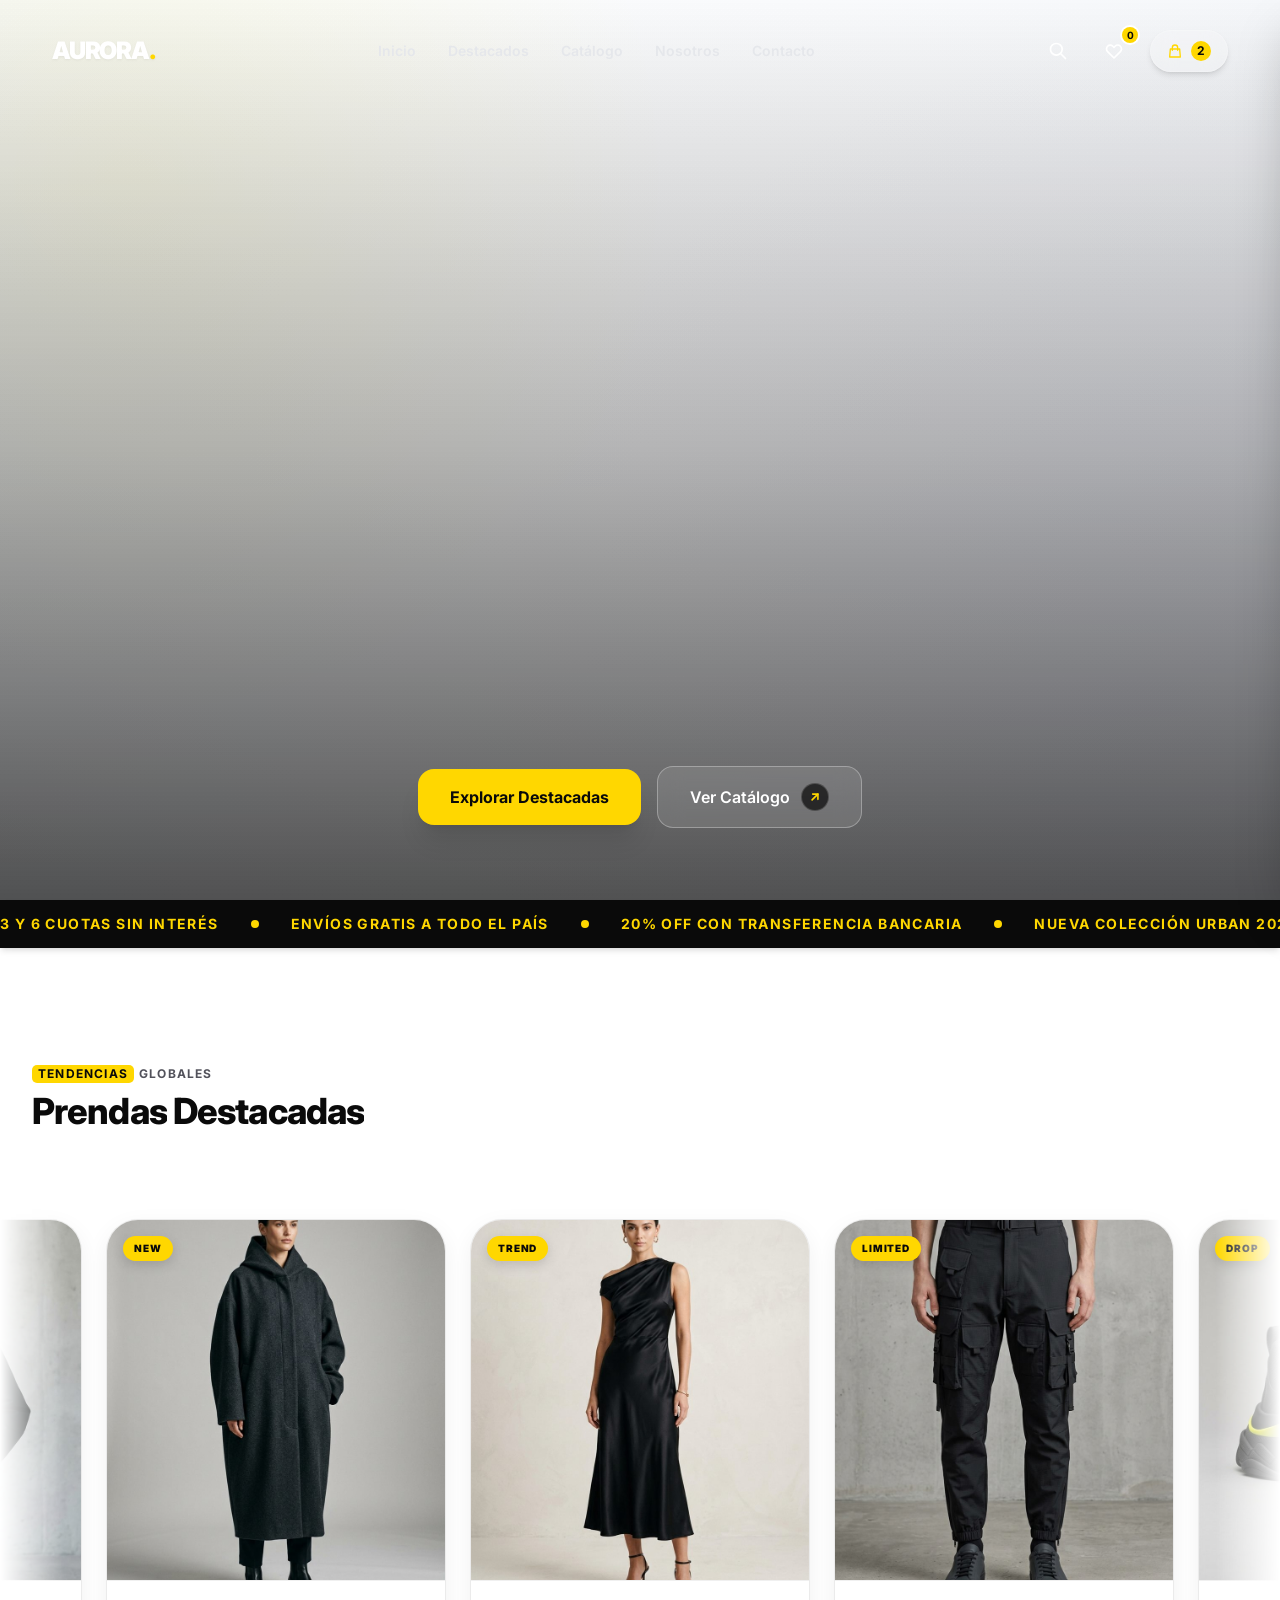
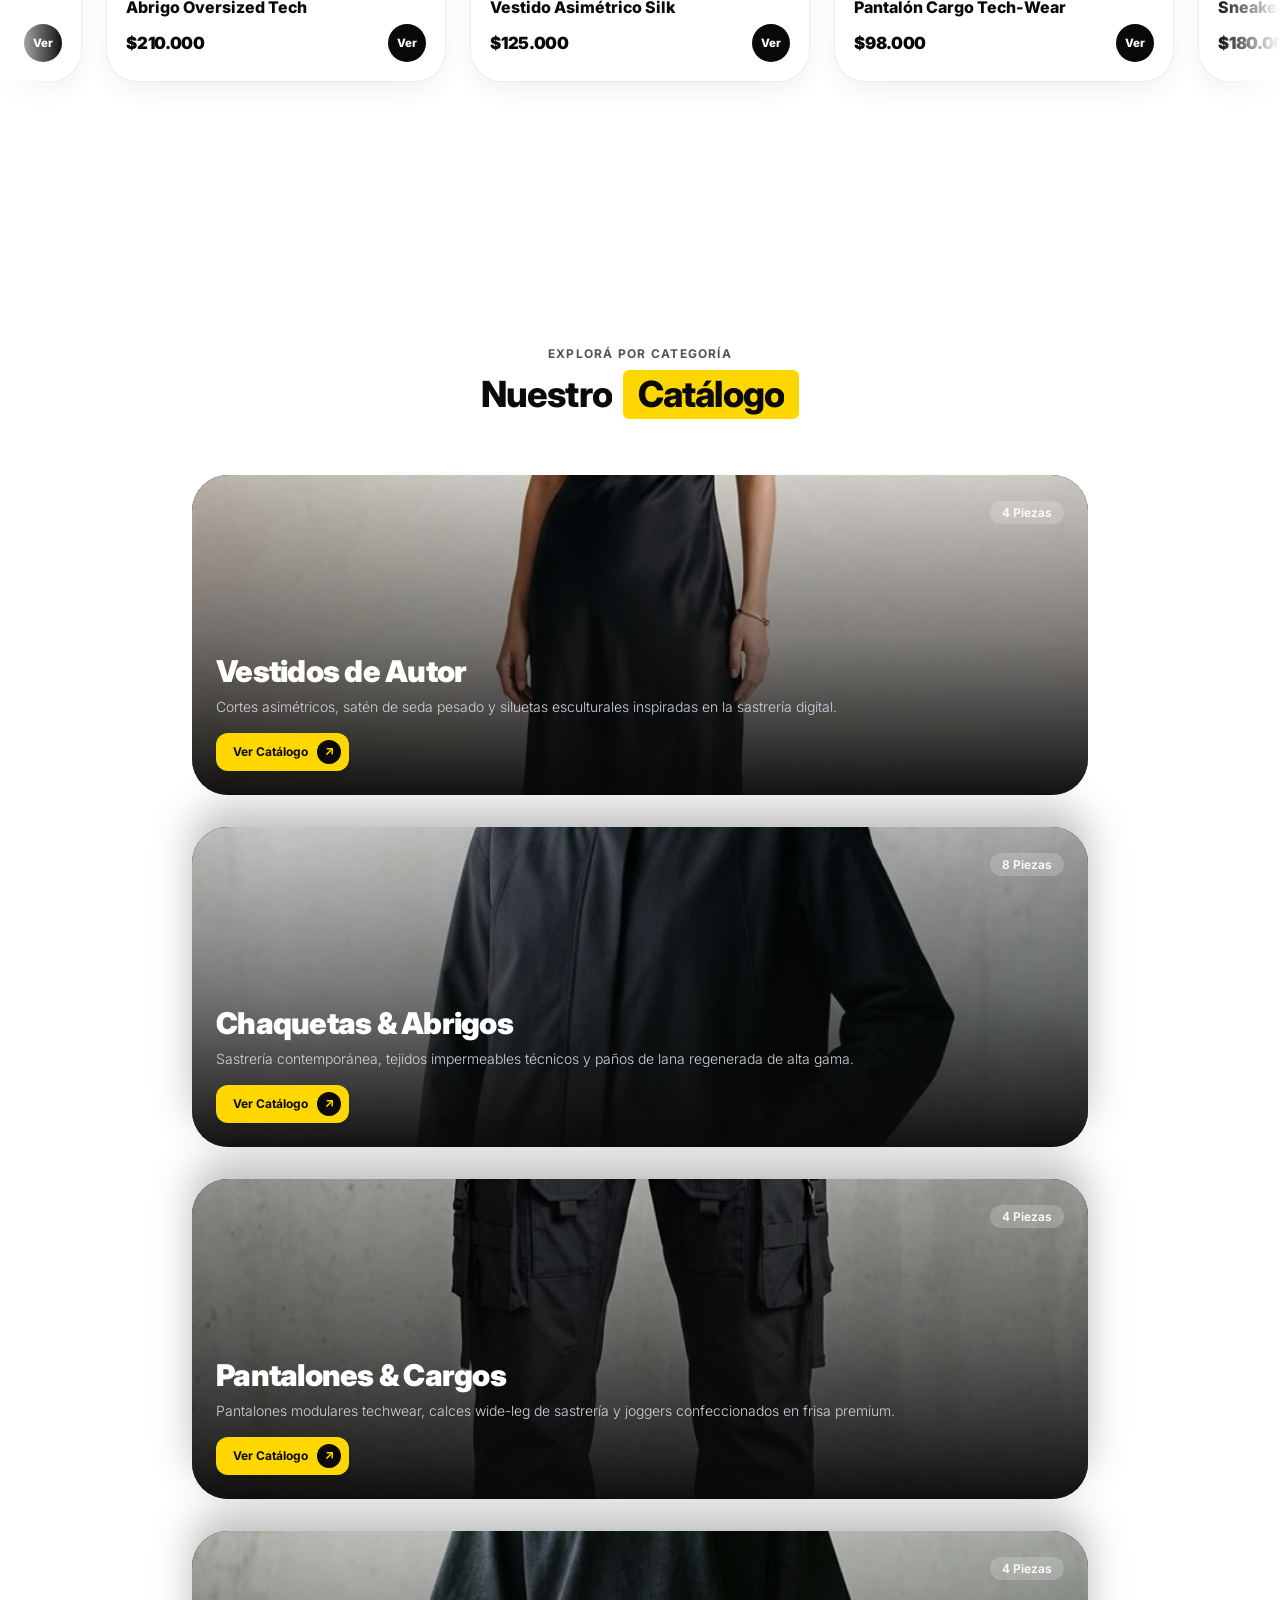
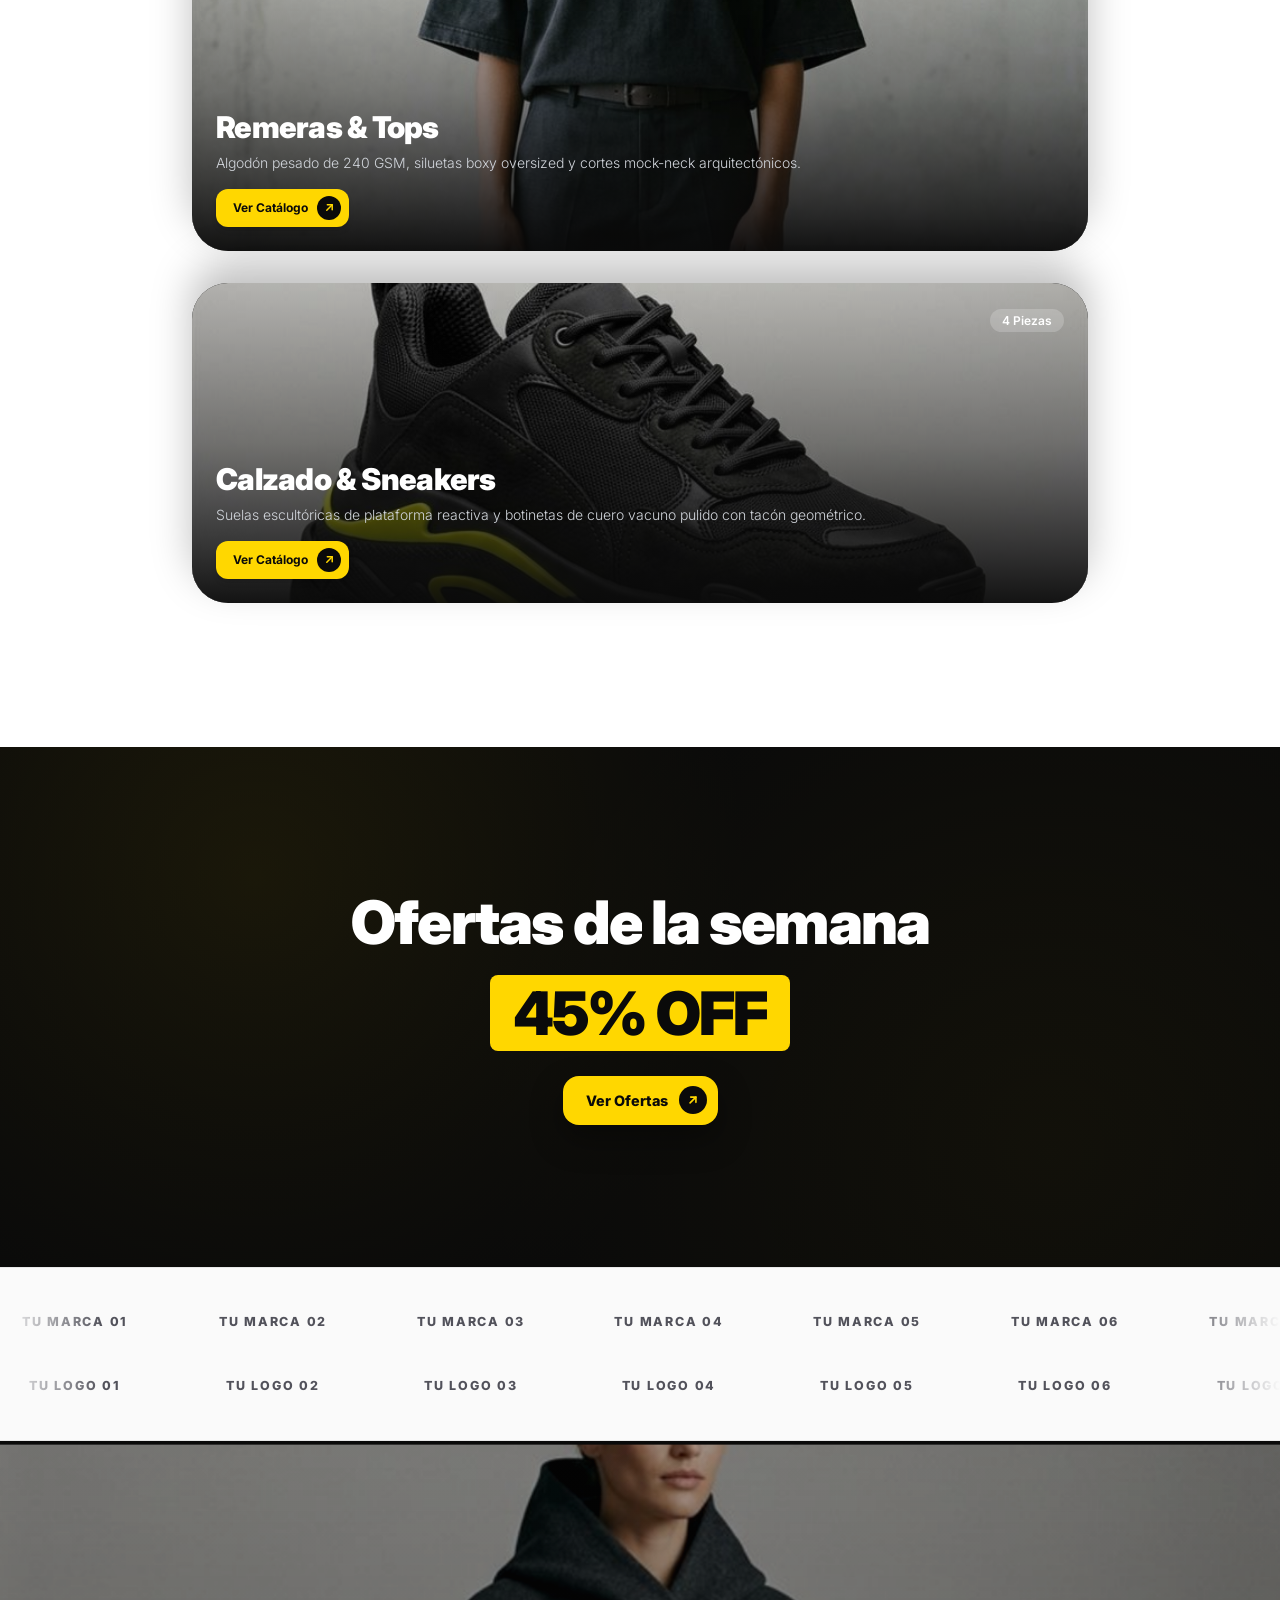
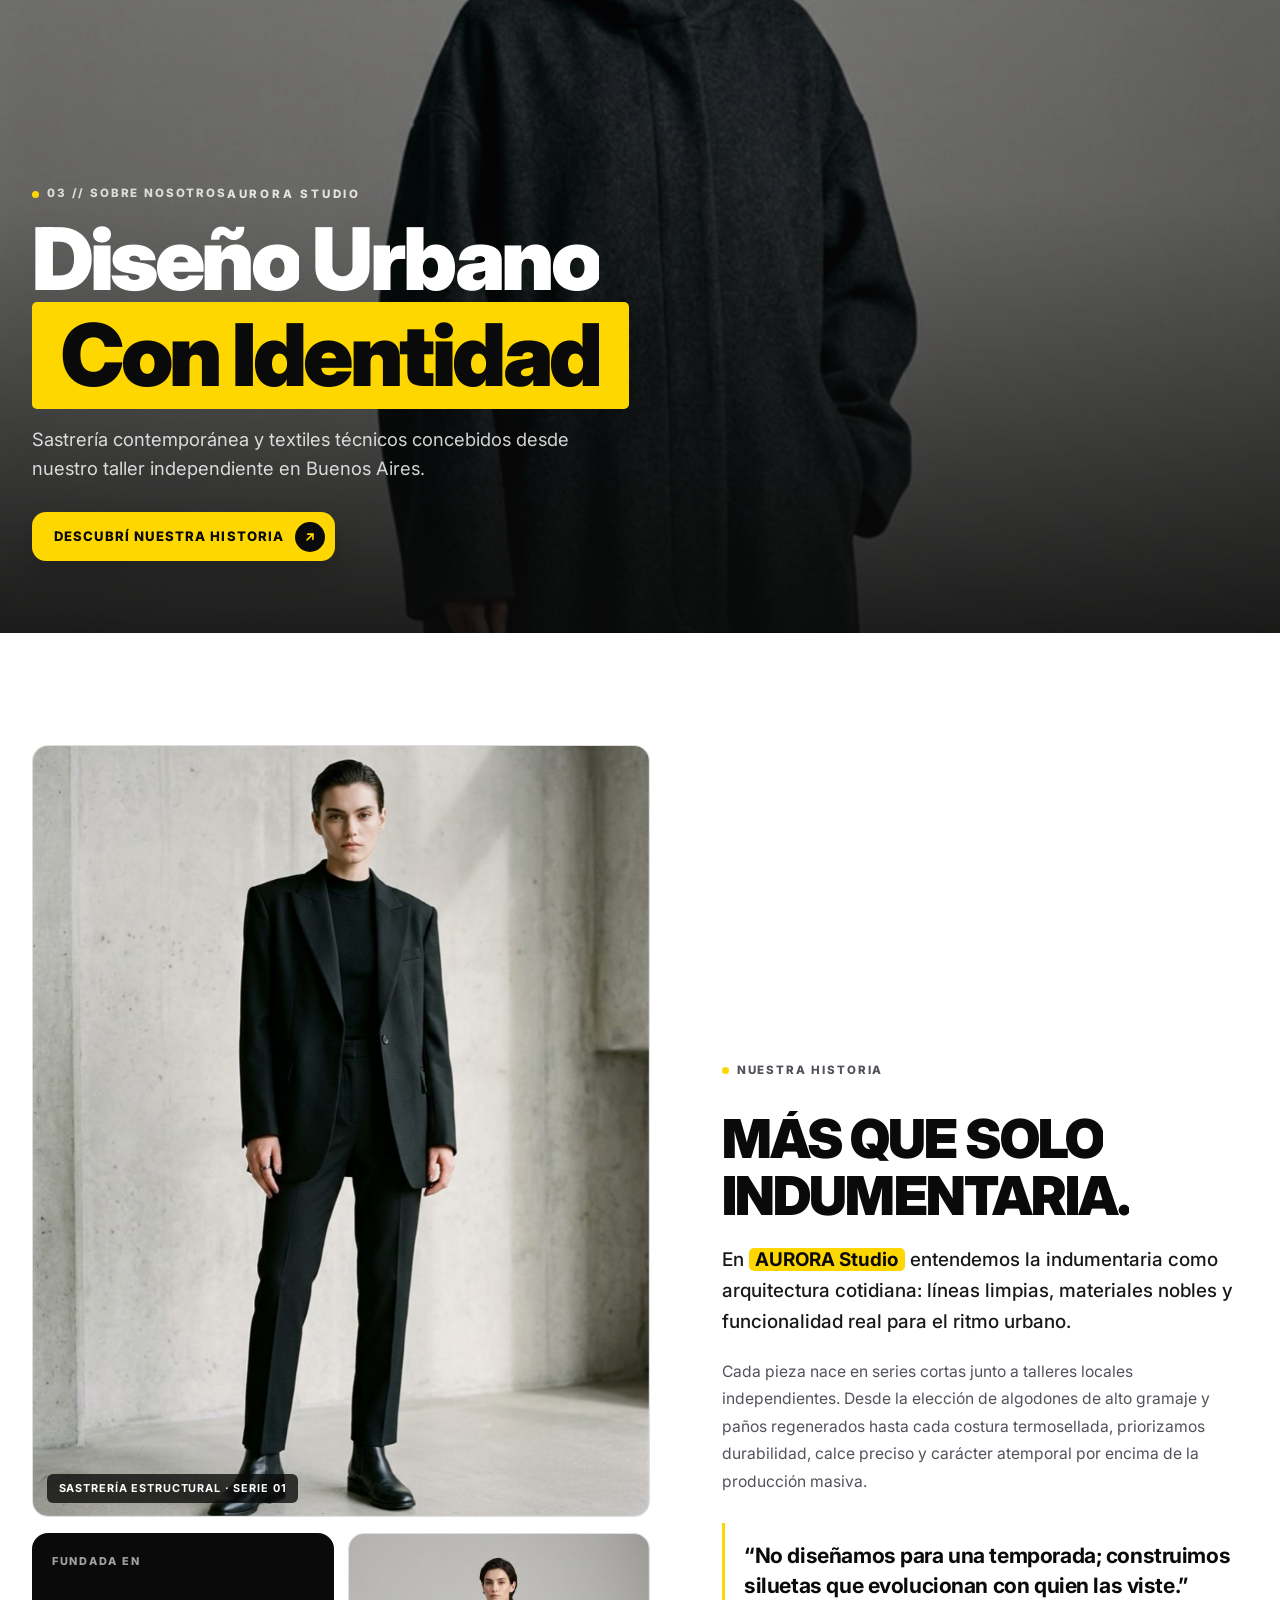
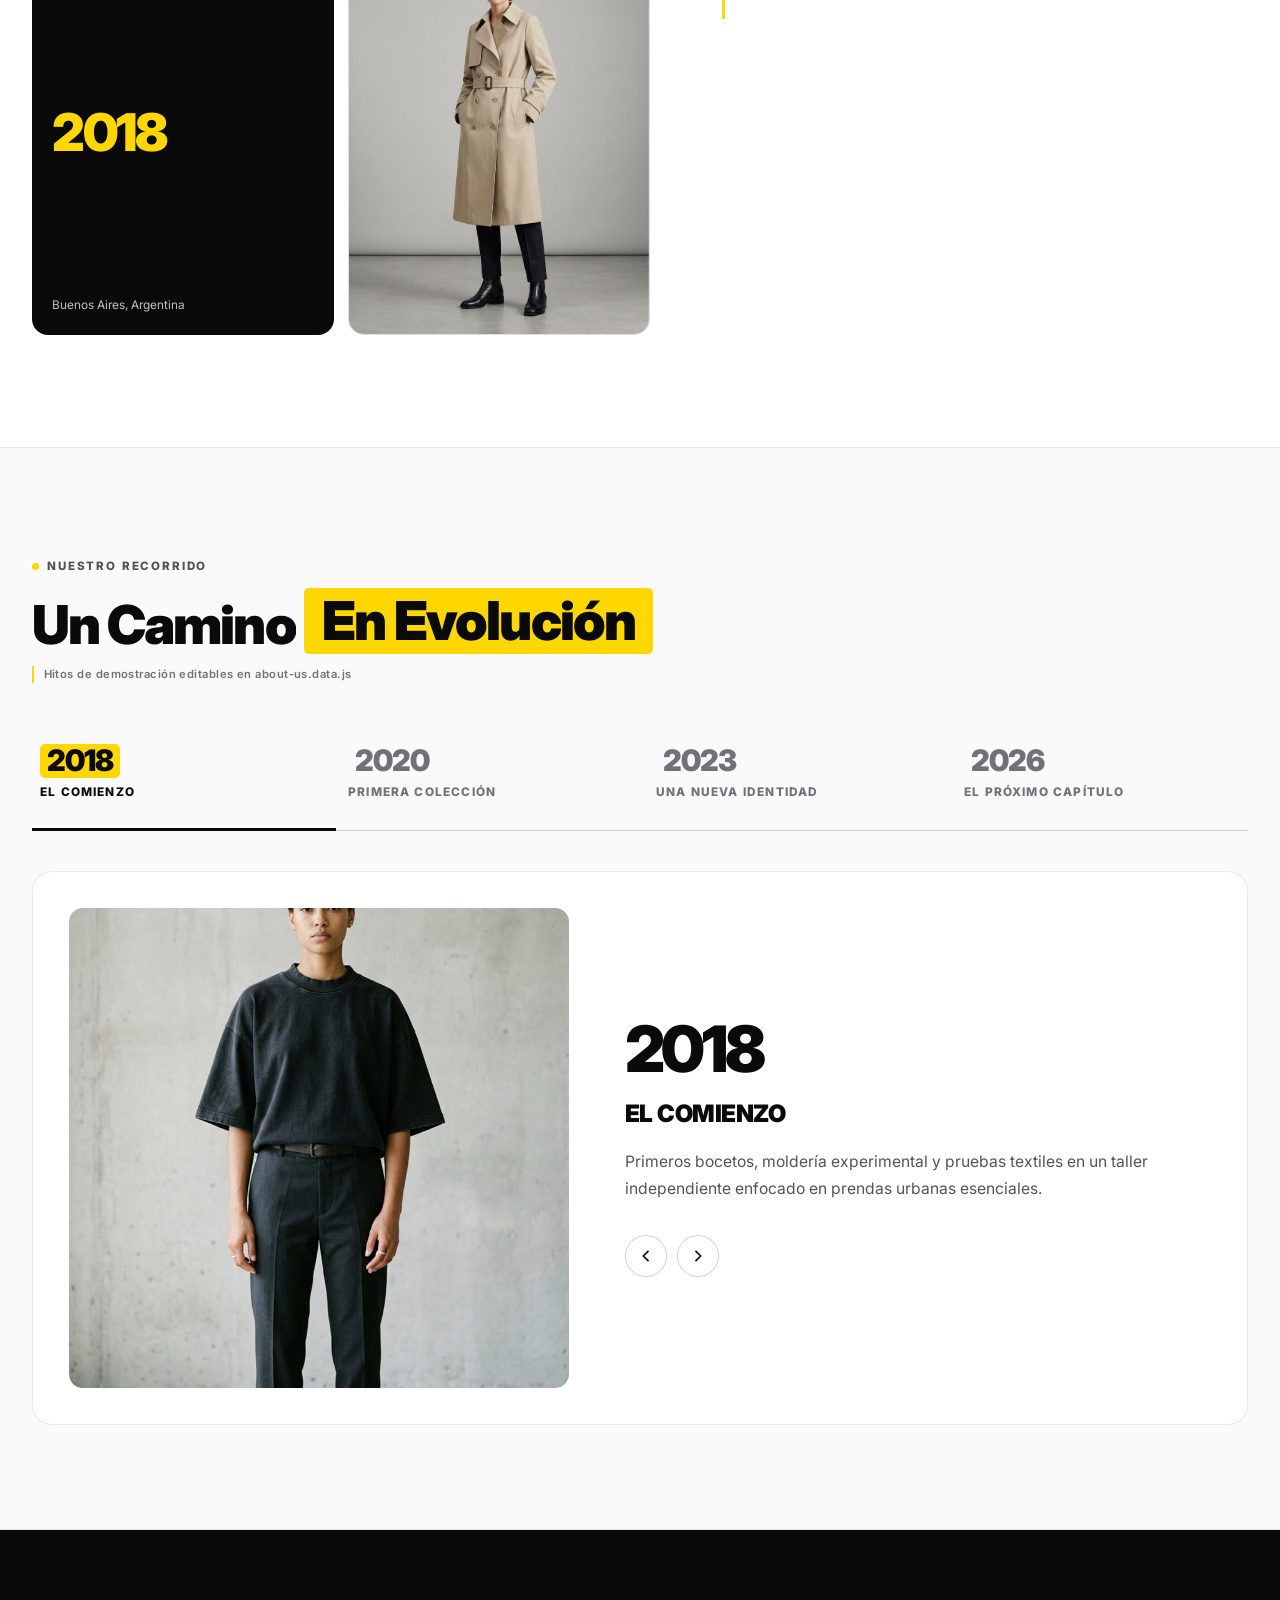
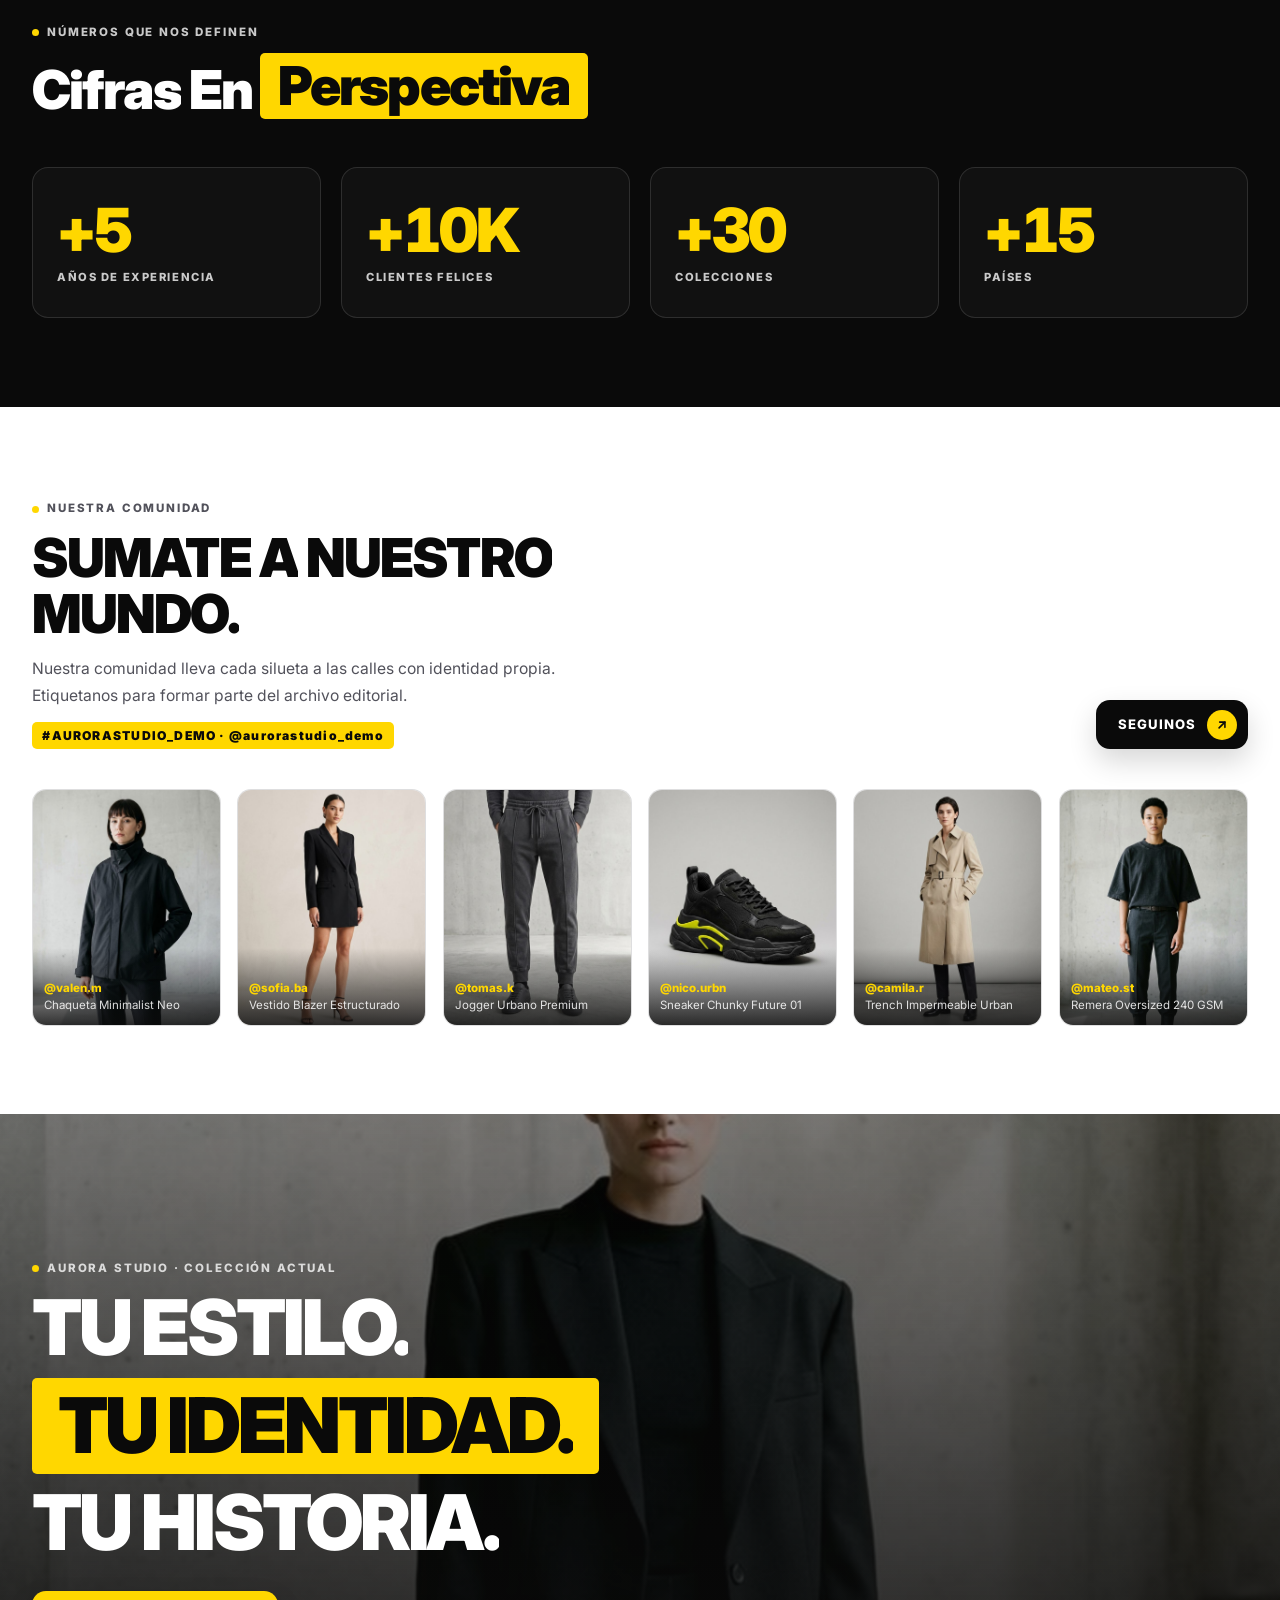
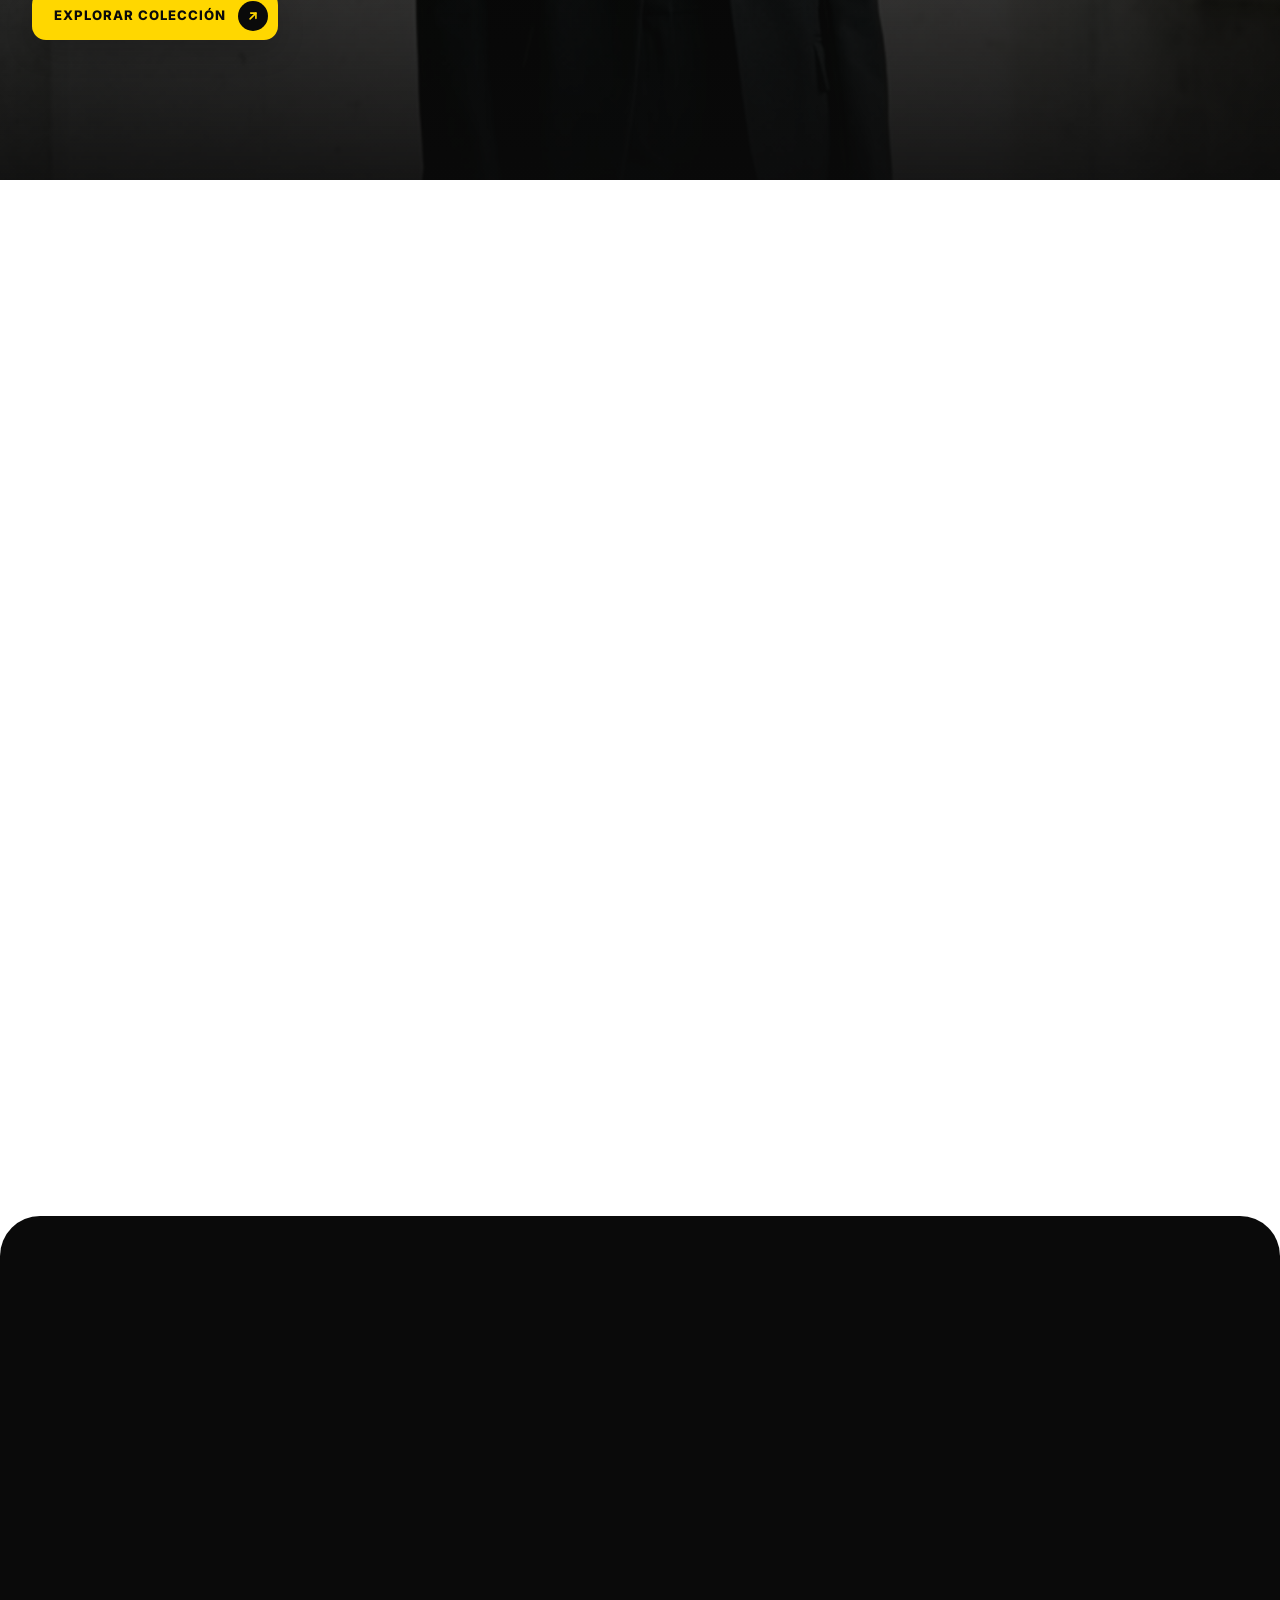
==== commit 0a954b70: "feat(ui): marquesinas infinitas de logos entre ofertas y nosotros, sin flechas en destacados" ====
--- a/index.html
+++ b/index.html
@@ -194,52 +194,6 @@
             transform: scale3d(1.06, 1.06, 1);
         }
 
-        /* Controles del carrusel: flechas apiladas verticalmente (← arriba / → abajo) */
-        #destacados {
-            position: relative;
-        }
-        .carousel-nav {
-            position: absolute;
-            right: clamp(0.75rem, 3vw, 2.5rem);
-            top: 50%;
-            transform: translateY(-50%);
-            z-index: 30;
-            display: flex;
-            flex-direction: column;
-            gap: 0.65rem;
-        }
-        .carousel-nav-btn {
-            width: 42px;
-            height: 42px;
-            border-radius: 9999px;
-            border: 1px solid rgba(255, 255, 255, 0.55);
-            background: rgba(10, 10, 10, 0.82);
-            color: #FFD700;
-            display: inline-flex;
-            align-items: center;
-            justify-content: center;
-            box-shadow: 0 8px 20px rgba(0, 0, 0, 0.22);
-            transition: background-color 0.22s ease, color 0.22s ease, transform 0.22s cubic-bezier(0.16, 1, 0.3, 1);
-        }
-        .carousel-nav-btn:hover {
-            background: #FFD700;
-            color: #0A0A0A;
-            transform: scale3d(1.06, 1.06, 1);
-        }
-        .carousel-nav-btn:focus-visible {
-            outline: 2px solid #FFD700;
-            outline-offset: 3px;
-        }
-        @media (max-width: 640px) {
-            .carousel-nav-btn {
-                width: 36px;
-                height: 36px;
-            }
-        }
-        @media (prefers-reduced-motion: reduce) {
-            .carousel-nav-btn { transition: none; }
-        }
-
         /* Catálogo estilo Mercado Libre (grilla de publicaciones) */
         .catalog-grid {
             display: grid;
@@ -1171,6 +1125,86 @@
         }
         .promo-btn:hover .btn-arrow-circle svg {
             transform: translate3d(1.5px, -1.5px, 0);
+        }
+
+        /* ——— Infinite Logo Carousels (entre Ofertas y Sobre Nosotros) ——— */
+        .logo-marquee-section {
+            position: relative;
+            width: 100%;
+            overflow: hidden;
+            background: #FAFAFA;
+            border-top: 1px solid rgba(10, 10, 10, 0.07);
+            border-bottom: 1px solid rgba(10, 10, 10, 0.07);
+            padding: 1.5rem 0;
+        }
+        .logo-marquee {
+            width: 100%;
+            overflow: hidden;
+            mask-image: linear-gradient(to right, transparent 0%, black 8%, black 92%, transparent 100%);
+            -webkit-mask-image: linear-gradient(to right, transparent 0%, black 8%, black 92%, transparent 100%);
+        }
+        .logo-marquee + .logo-marquee {
+            margin-top: 1rem;
+        }
+        .logo-marquee-track {
+            display: flex;
+            width: max-content;
+            will-change: transform;
+            animation-duration: 32s;
+            animation-timing-function: linear;
+            animation-iteration-count: infinite;
+        }
+        .logo-marquee-track--left {
+            animation-name: logoScrollLeft;
+        }
+        .logo-marquee-track--right {
+            animation-name: logoScrollRight;
+        }
+        .logo-marquee:hover .logo-marquee-track {
+            animation-play-state: paused;
+        }
+        .logo-marquee-set {
+            display: flex;
+            align-items: center;
+            flex-shrink: 0;
+            gap: 3rem;
+            padding-right: 3rem;
+        }
+        .logo-marquee-item {
+            display: inline-flex;
+            align-items: center;
+            justify-content: center;
+            min-width: 150px;
+            height: 44px;
+            color: #52525B;
+            font-size: 0.78rem;
+            font-weight: 800;
+            letter-spacing: 0.14em;
+            text-transform: uppercase;
+            white-space: nowrap;
+            user-select: none;
+        }
+        .logo-marquee-item img {
+            max-width: 150px;
+            max-height: 38px;
+            object-fit: contain;
+            filter: grayscale(1);
+            opacity: 0.75;
+        }
+        @keyframes logoScrollLeft {
+            from { transform: translate3d(0, 0, 0); }
+            to { transform: translate3d(-50%, 0, 0); }
+        }
+        @keyframes logoScrollRight {
+            from { transform: translate3d(-50%, 0, 0); }
+            to { transform: translate3d(0, 0, 0); }
+        }
+        @media (min-width: 640px) {
+            .logo-marquee-section { padding: 2rem 0; }
+            .logo-marquee + .logo-marquee { margin-top: 1.25rem; }
+        }
+        @media (prefers-reduced-motion: reduce) {
+            .logo-marquee-track { animation: none; }
         }
 
         /* ——— Posicionamiento inferior de CTAs en Hero & Contenedores Amarillos Rectangulares ——— */
@@ -1839,16 +1873,6 @@
 
             </div>
         </div>
-
-        <!-- Controles del carrusel: una flecha abajo de la otra (anterior / siguiente) -->
-        <div class="carousel-nav" aria-label="Controles del carrusel de prendas destacadas">
-            <button type="button" id="carousel-prev" class="carousel-nav-btn" aria-label="Ver prenda anterior">
-                <svg width="18" height="18" viewBox="0 0 24 24" fill="none" stroke="currentColor" stroke-width="2.5" stroke-linecap="round" stroke-linejoin="round" aria-hidden="true"><path d="M15 18l-6-6 6-6"/></svg>
-            </button>
-            <button type="button" id="carousel-next" class="carousel-nav-btn" aria-label="Ver prenda siguiente">
-                <svg width="18" height="18" viewBox="0 0 24 24" fill="none" stroke="currentColor" stroke-width="2.5" stroke-linecap="round" stroke-linejoin="round" aria-hidden="true"><path d="M9 18l6-6-6-6"/></svg>
-            </button>
-        </div>
     </section>
 
     <!-- 5. SECCIÓN NUESTRAS CATEGORÍAS (Lista vertical progresiva) -->
@@ -1990,6 +2014,62 @@
                     <svg width="14" height="14" viewBox="0 0 24 24" fill="none" stroke="currentColor" stroke-width="2.75" stroke-linecap="round" stroke-linejoin="round"><path d="M7 17L17 7"/><path d="M8 7h9v9"/></svg>
                 </span>
             </button>
+        </div>
+    </section>
+
+    <!-- 5.6 INFINITE LOGO CAROUSELS (debajo de Ofertas, arriba de Sobre Nosotros) -->
+    <!-- Para cargar logos reales: reemplazar cada <span class="logo-marquee-item"> por <img src="assets/images/logos/marca-01.svg" alt="Marca 01"> y mantener el set duplicado. -->
+    <section class="logo-marquee-section" aria-label="Marcas de indumentaria destacadas">
+        <!-- Fila 1: desplazamiento infinito hacia la izquierda -->
+        <div class="logo-marquee" role="group" aria-label="Marcas destacadas, desplazamiento hacia la izquierda">
+            <div class="logo-marquee-track logo-marquee-track--left">
+                <div class="logo-marquee-set">
+                    <span class="logo-marquee-item">TU MARCA 01</span>
+                    <span class="logo-marquee-item">TU MARCA 02</span>
+                    <span class="logo-marquee-item">TU MARCA 03</span>
+                    <span class="logo-marquee-item">TU MARCA 04</span>
+                    <span class="logo-marquee-item">TU MARCA 05</span>
+                    <span class="logo-marquee-item">TU MARCA 06</span>
+                    <span class="logo-marquee-item">TU MARCA 07</span>
+                    <span class="logo-marquee-item">TU MARCA 08</span>
+                </div>
+                <div class="logo-marquee-set" aria-hidden="true">
+                    <span class="logo-marquee-item">TU MARCA 01</span>
+                    <span class="logo-marquee-item">TU MARCA 02</span>
+                    <span class="logo-marquee-item">TU MARCA 03</span>
+                    <span class="logo-marquee-item">TU MARCA 04</span>
+                    <span class="logo-marquee-item">TU MARCA 05</span>
+                    <span class="logo-marquee-item">TU MARCA 06</span>
+                    <span class="logo-marquee-item">TU MARCA 07</span>
+                    <span class="logo-marquee-item">TU MARCA 08</span>
+                </div>
+            </div>
+        </div>
+
+        <!-- Fila 2: desplazamiento infinito hacia la derecha -->
+        <div class="logo-marquee" role="group" aria-label="Marcas destacadas, desplazamiento hacia la derecha">
+            <div class="logo-marquee-track logo-marquee-track--right">
+                <div class="logo-marquee-set">
+                    <span class="logo-marquee-item">TU LOGO 01</span>
+                    <span class="logo-marquee-item">TU LOGO 02</span>
+                    <span class="logo-marquee-item">TU LOGO 03</span>
+                    <span class="logo-marquee-item">TU LOGO 04</span>
+                    <span class="logo-marquee-item">TU LOGO 05</span>
+                    <span class="logo-marquee-item">TU LOGO 06</span>
+                    <span class="logo-marquee-item">TU LOGO 07</span>
+                    <span class="logo-marquee-item">TU LOGO 08</span>
+                </div>
+                <div class="logo-marquee-set" aria-hidden="true">
+                    <span class="logo-marquee-item">TU LOGO 01</span>
+                    <span class="logo-marquee-item">TU LOGO 02</span>
+                    <span class="logo-marquee-item">TU LOGO 03</span>
+                    <span class="logo-marquee-item">TU LOGO 04</span>
+                    <span class="logo-marquee-item">TU LOGO 05</span>
+                    <span class="logo-marquee-item">TU LOGO 06</span>
+                    <span class="logo-marquee-item">TU LOGO 07</span>
+                    <span class="logo-marquee-item">TU LOGO 08</span>
+                </div>
+            </div>
         </div>
     </section>
 
@@ -2753,22 +2833,6 @@
                 startAutoplay();
             }
 
-            // Controles manuales (flechas apiladas): reinician el autoplay tras cada click
-            const prevBtn = document.getElementById('carousel-prev');
-            const nextBtn = document.getElementById('carousel-next');
-            if (prevBtn) {
-                prevBtn.addEventListener('click', () => {
-                    resetAutoplay();
-                    prevSlide();
-                });
-            }
-            if (nextBtn) {
-                nextBtn.addEventListener('click', () => {
-                    resetAutoplay();
-                    nextSlide();
-                });
-            }
-
             // Pausa al posar el cursor y reanudación al salir
             container.addEventListener('mouseenter', stopAutoplay);
             container.addEventListener('mouseleave', startAutoplay);
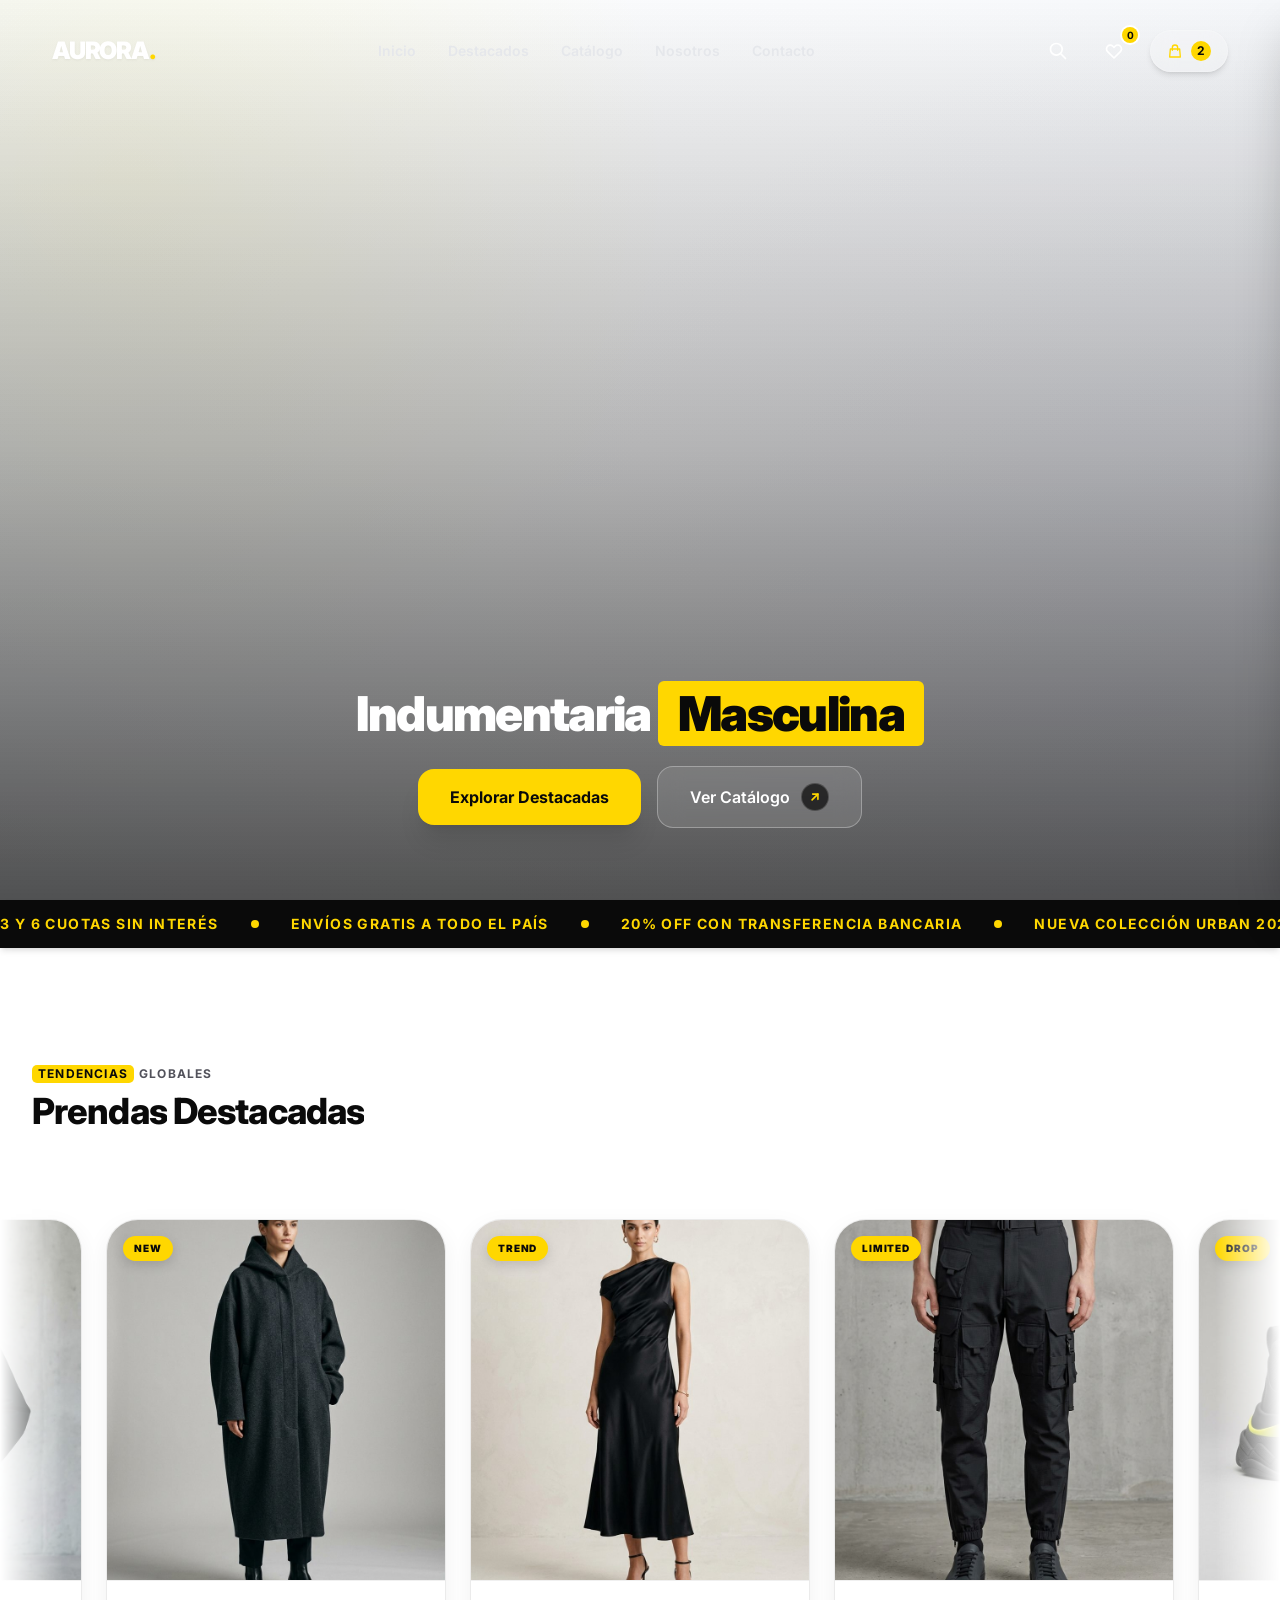
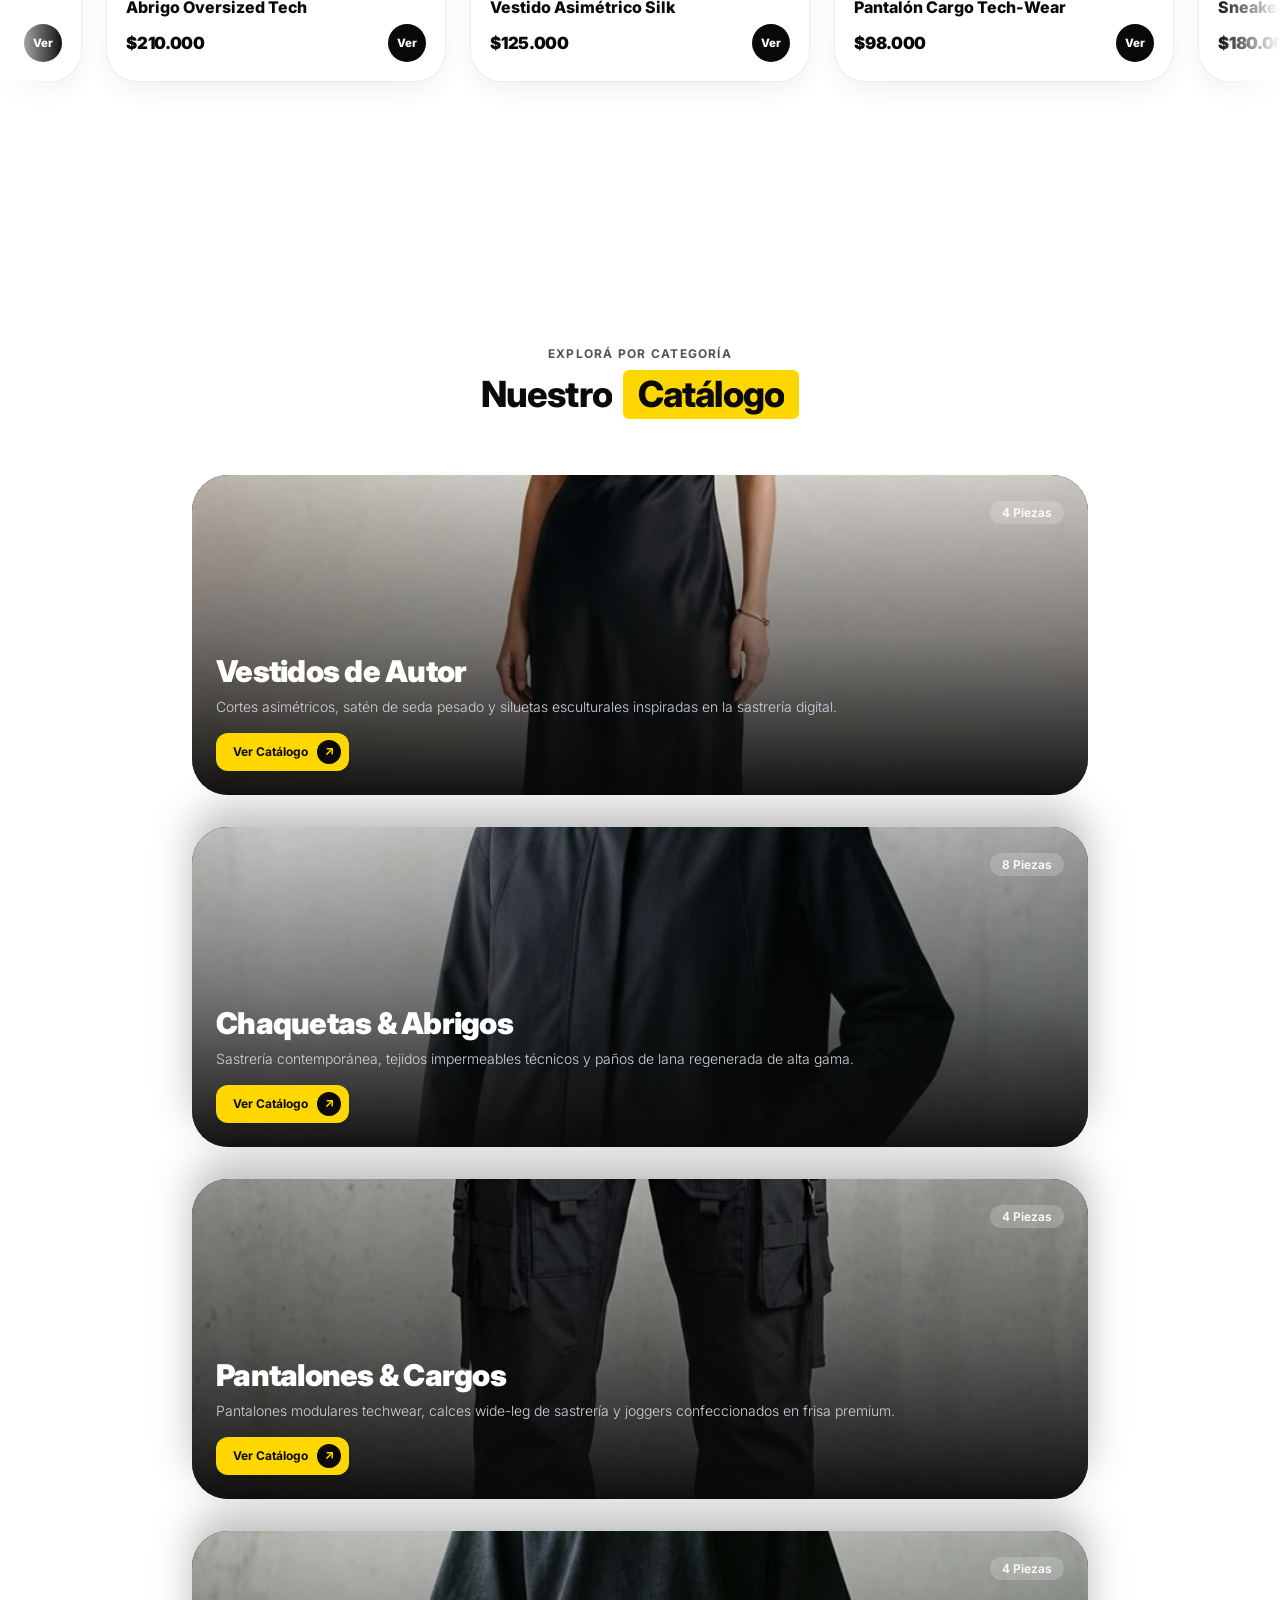
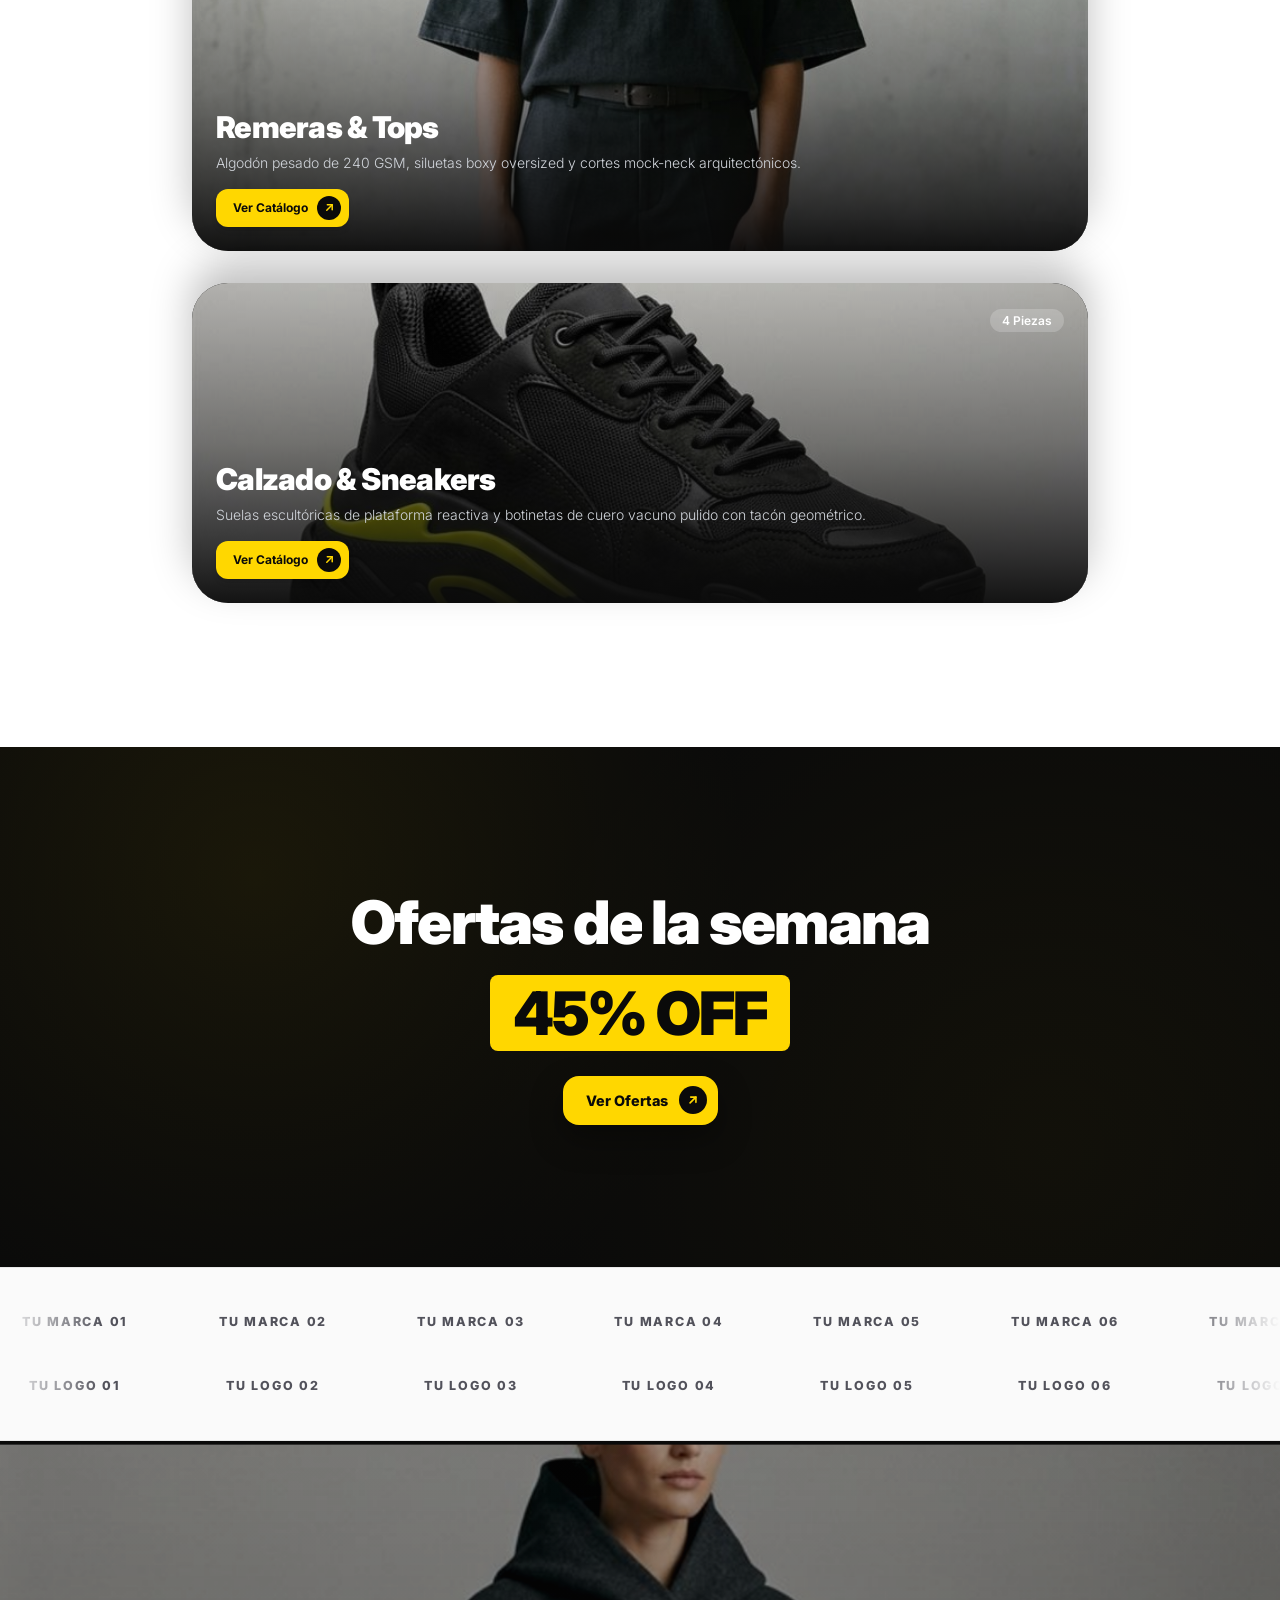
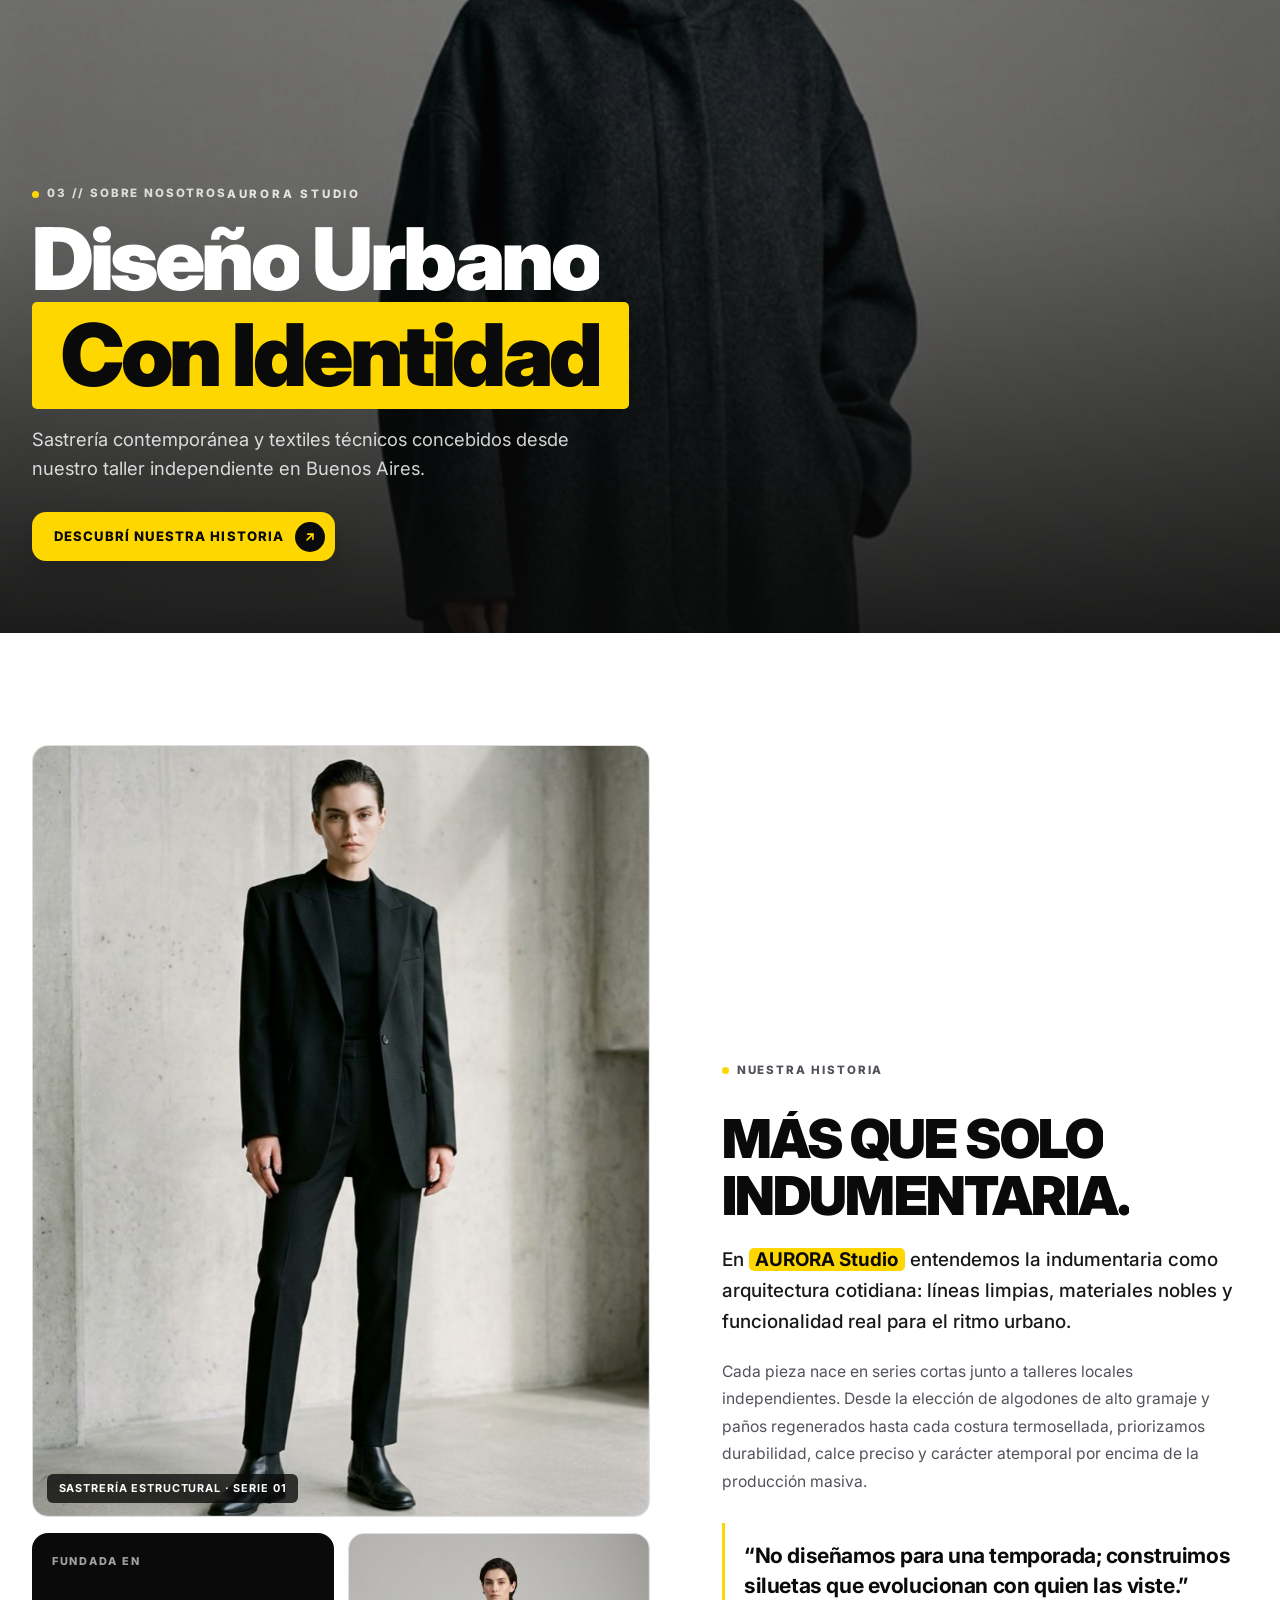
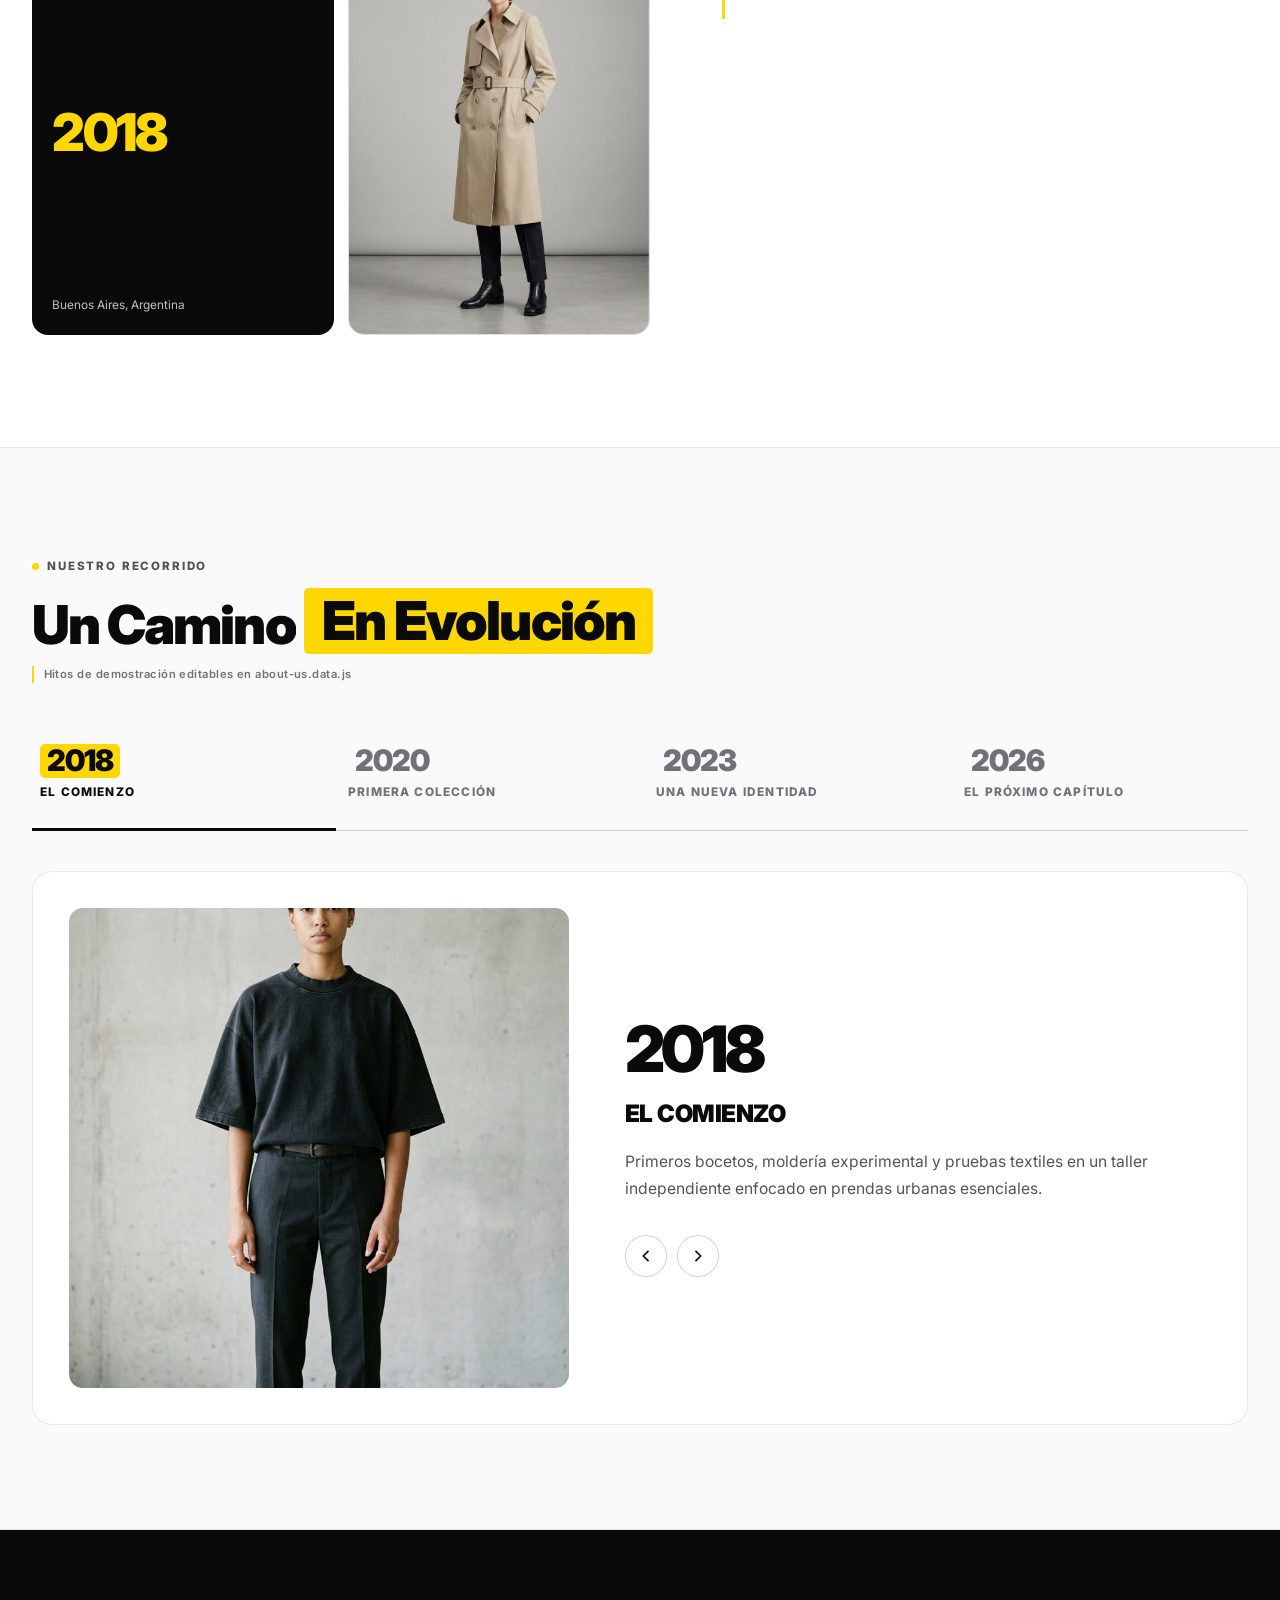
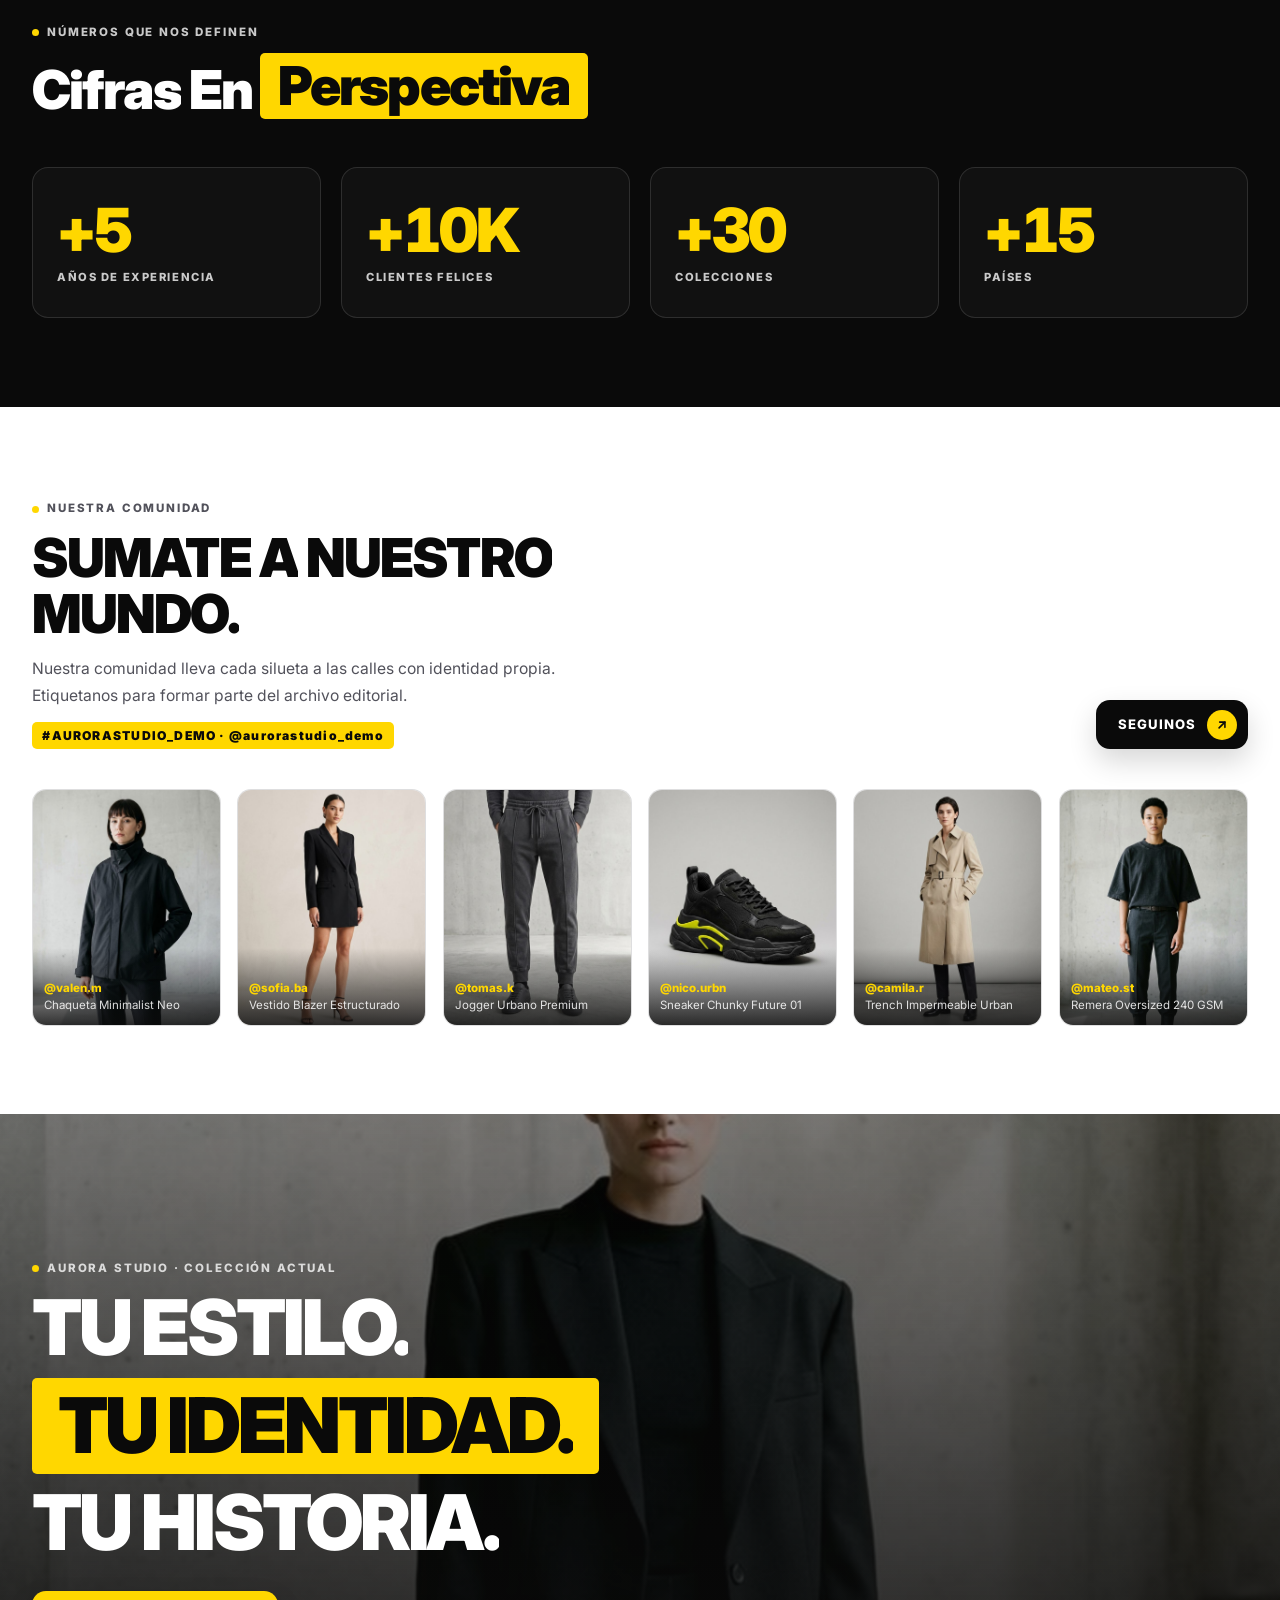
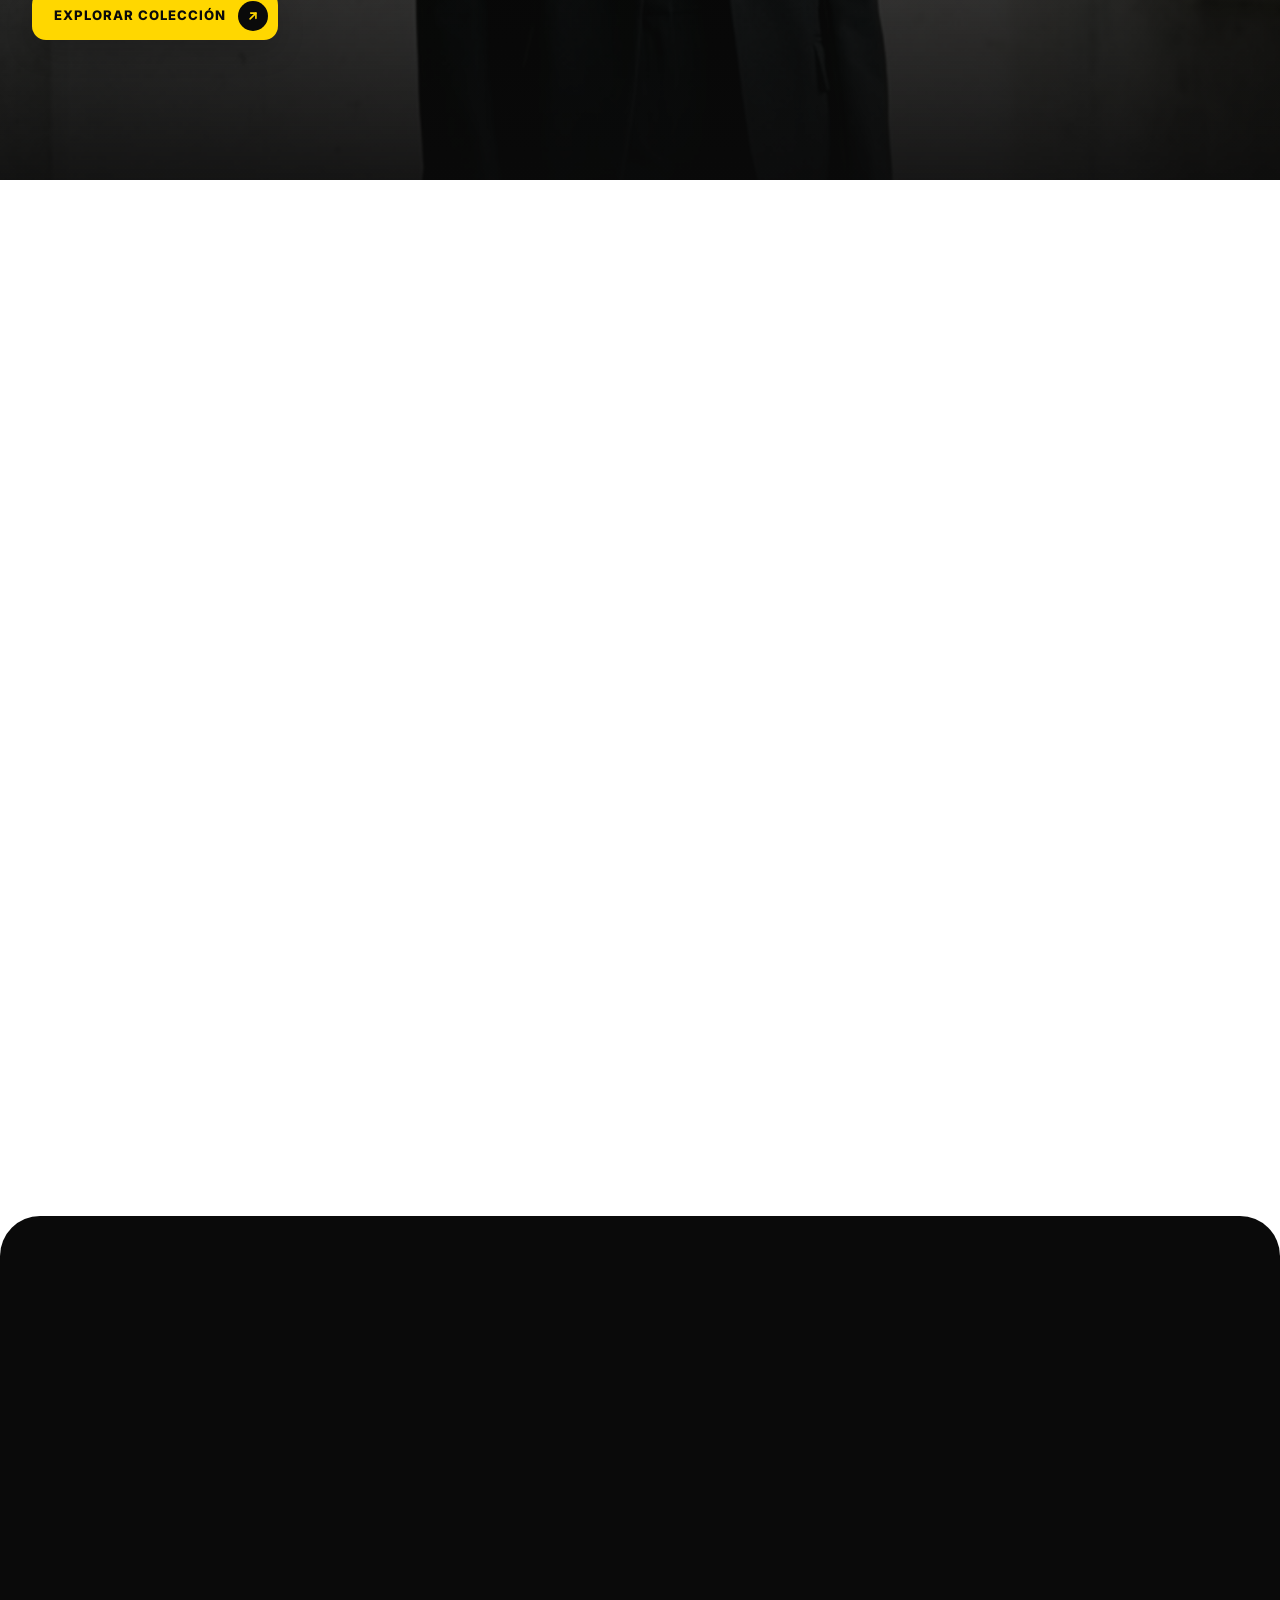
==== commit 1ea9b41b: "feat(hero): primera pantalla hero+ticker en movil y titulo Femenina/Masculina" ====
--- a/index.html
+++ b/index.html
@@ -1212,6 +1212,29 @@
             align-items: flex-end !important;
             padding-bottom: 4.5rem !important;
         }
+        .hero-title {
+            font-size: clamp(1.6rem, 6vw, 3rem);
+            font-weight: 900;
+            letter-spacing: -0.035em;
+            line-height: 1.08;
+            margin: 0 0 1.25rem;
+            color: #FFFFFF;
+        }
+        .hero-title .highlight-box {
+            border-radius: 6px;
+            padding: 0.08em 0.42em;
+        }
+        .hero-rotating-word {
+            display: inline-block;
+            transition: opacity 0.26s ease, transform 0.26s cubic-bezier(0.16, 1, 0.3, 1);
+        }
+        .hero-rotating-word.is-switching {
+            opacity: 0;
+            transform: translate3d(0, 6px, 0);
+        }
+        @media (prefers-reduced-motion: reduce) {
+            .hero-rotating-word { transition: none; }
+        }
         .eyebrow-with-box {
             display: inline-flex;
             align-items: center;
@@ -1513,7 +1536,9 @@
                 padding: 0.6rem 0.5rem !important;
             }
             #hero {
-                min-height: 88svh;
+                /* Hero + marquesina ocupan exactamente el primer viewport (ticker ~46px) */
+                min-height: calc(100vh - 46px);
+                min-height: calc(100svh - 46px);
                 padding: 5.5rem 1rem 2.75rem !important;
             }
             #hero > div.relative {
@@ -1677,6 +1702,7 @@
 
         <!-- Contenido Inferior Hero (deja libre el centro del video) -->
         <div class="relative z-10 max-w-5xl mx-auto text-center text-white px-4">
+            <h1 class="hero-title">Indumentaria <span id="hero-rotating-word" class="highlight-box hero-rotating-word">Femenina</span></h1>
             <div class="flex flex-col sm:flex-row items-center justify-center gap-4 w-full sm:w-auto">
                 <a href="#destacados" class="hero-cta-btn w-full sm:w-auto bg-brand-yellow hover:bg-brand-yellowHover text-brand-black px-8 py-4 rounded-2xl font-bold text-base transition-all transform hover:-translate-y-0.5 shadow-xl text-center" style="--hero-i: 0;">
                     Explorar Destacadas
@@ -1997,9 +2023,9 @@
 
     <!-- 5.5 SECCIÓN VIDEO CTA FULL WIDTH (Ofertas de la Semana 45% OFF) -->
     <section id="ofertas-semana" class="promo-video-cta reveal-on-scroll" aria-labelledby="promo-cta-title">
-        <!-- Video Full Width (colocar archivo en assets/Video Promo/ofertas.mp4) -->
+        <!-- Video Full Width del CTA de ofertas (assets/Video CTA/Video_CTA.mp4) -->
         <video id="promo-cta-video" class="promo-video-bg" autoplay muted loop playsinline preload="metadata">
-            <source src="assets/Video%20Promo/ofertas.mp4" type="video/mp4">
+            <source src="assets/Video%20CTA/Video_CTA.mp4" type="video/mp4">
         </video>
         <div class="promo-video-overlay" aria-hidden="true"></div>
 
@@ -2439,6 +2465,7 @@
             initFilterListeners();
             initHeaderButtons();
             initHeroVideoPlaylist();
+            initHeroRotatingTitle();
             initPromoVideo();
             initSiteMotion();
         }
@@ -2471,6 +2498,32 @@
                 col.style.setProperty('--stagger', String(i));
                 motionObs.observe(col);
             });
+        }
+
+        function initHeroRotatingTitle() {
+            const word = document.getElementById('hero-rotating-word');
+            if (!word) return;
+            const reduced = !!(window.matchMedia && window.matchMedia('(prefers-reduced-motion: reduce)').matches);
+
+            const words = ['Femenina', 'Masculina'];
+            let index = 0;
+            let swapTimer;
+
+            setInterval(() => {
+                if (document.hidden) return;
+                if (reduced) {
+                    index = (index + 1) % words.length;
+                    word.textContent = words[index];
+                    return;
+                }
+                word.classList.add('is-switching');
+                clearTimeout(swapTimer);
+                swapTimer = setTimeout(() => {
+                    index = (index + 1) % words.length;
+                    word.textContent = words[index];
+                    word.classList.remove('is-switching');
+                }, 260);
+            }, 2600);
         }
 
         function initPromoVideo() {
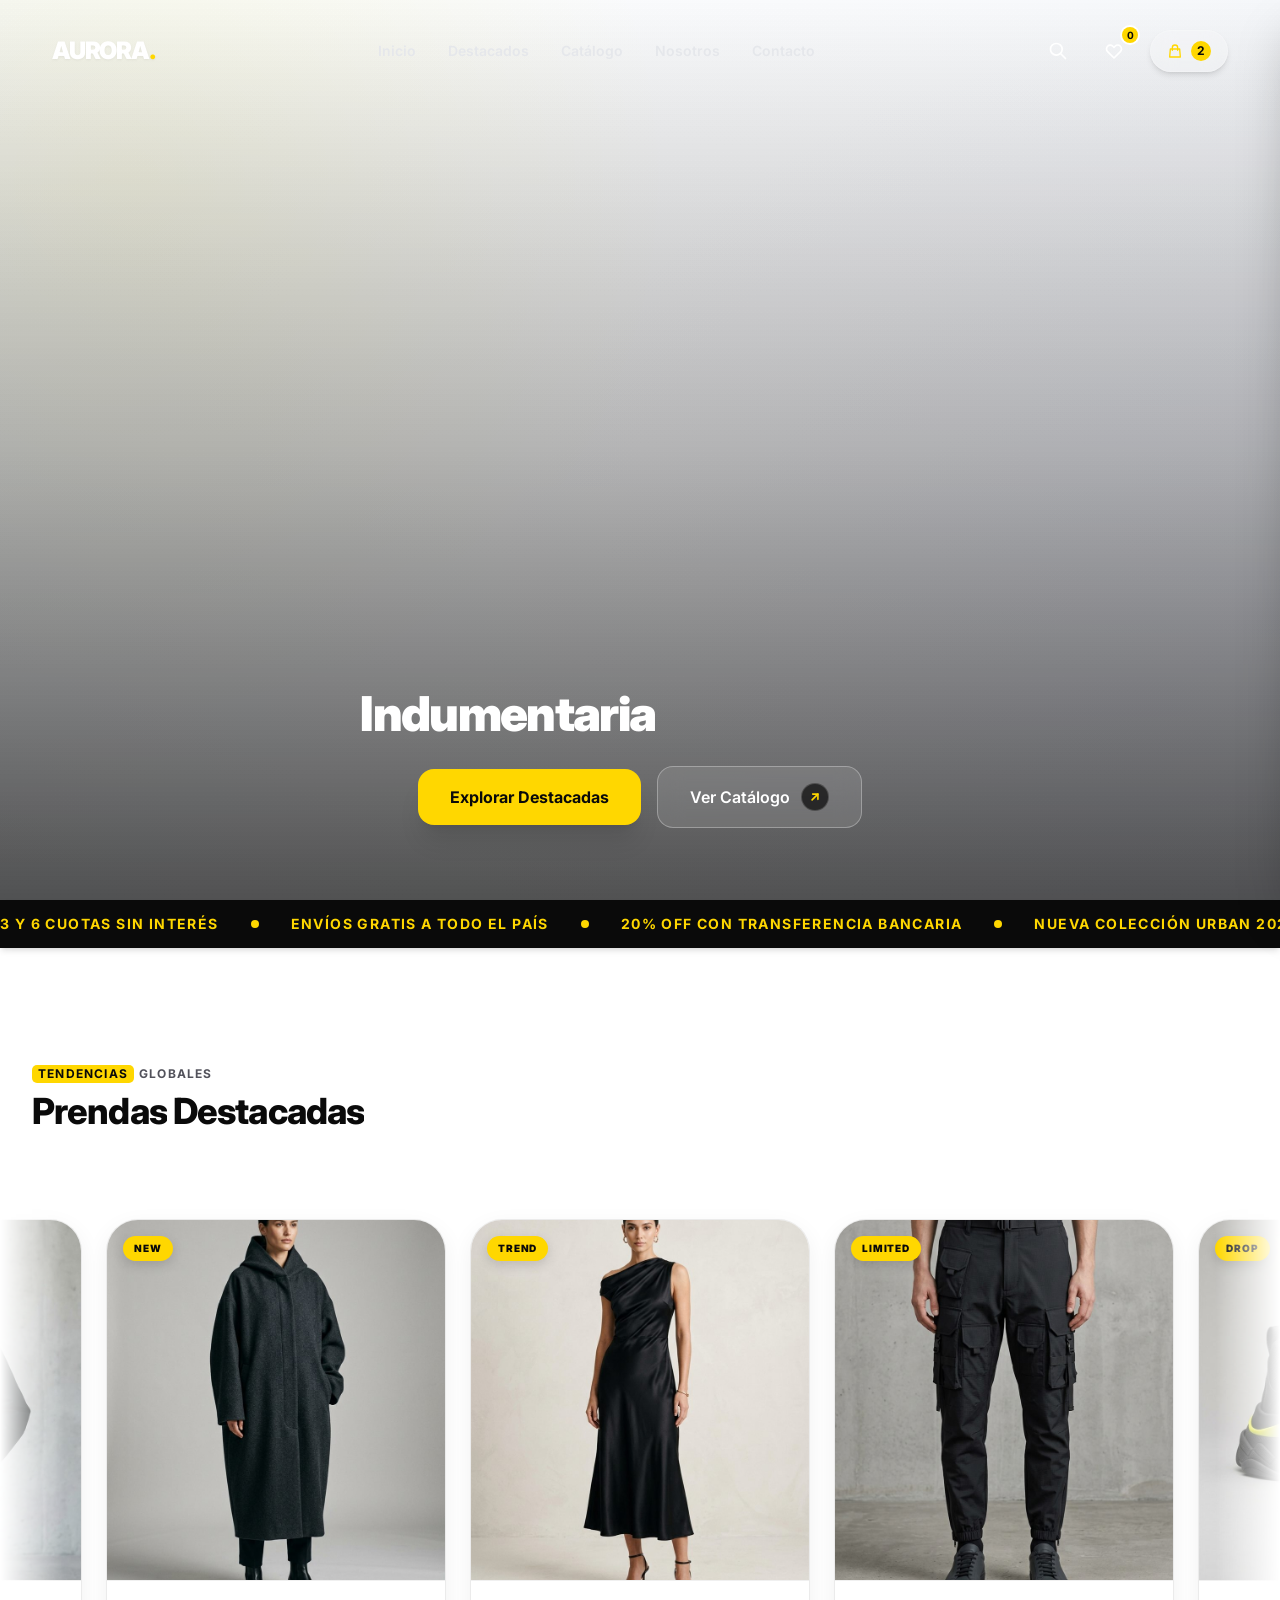
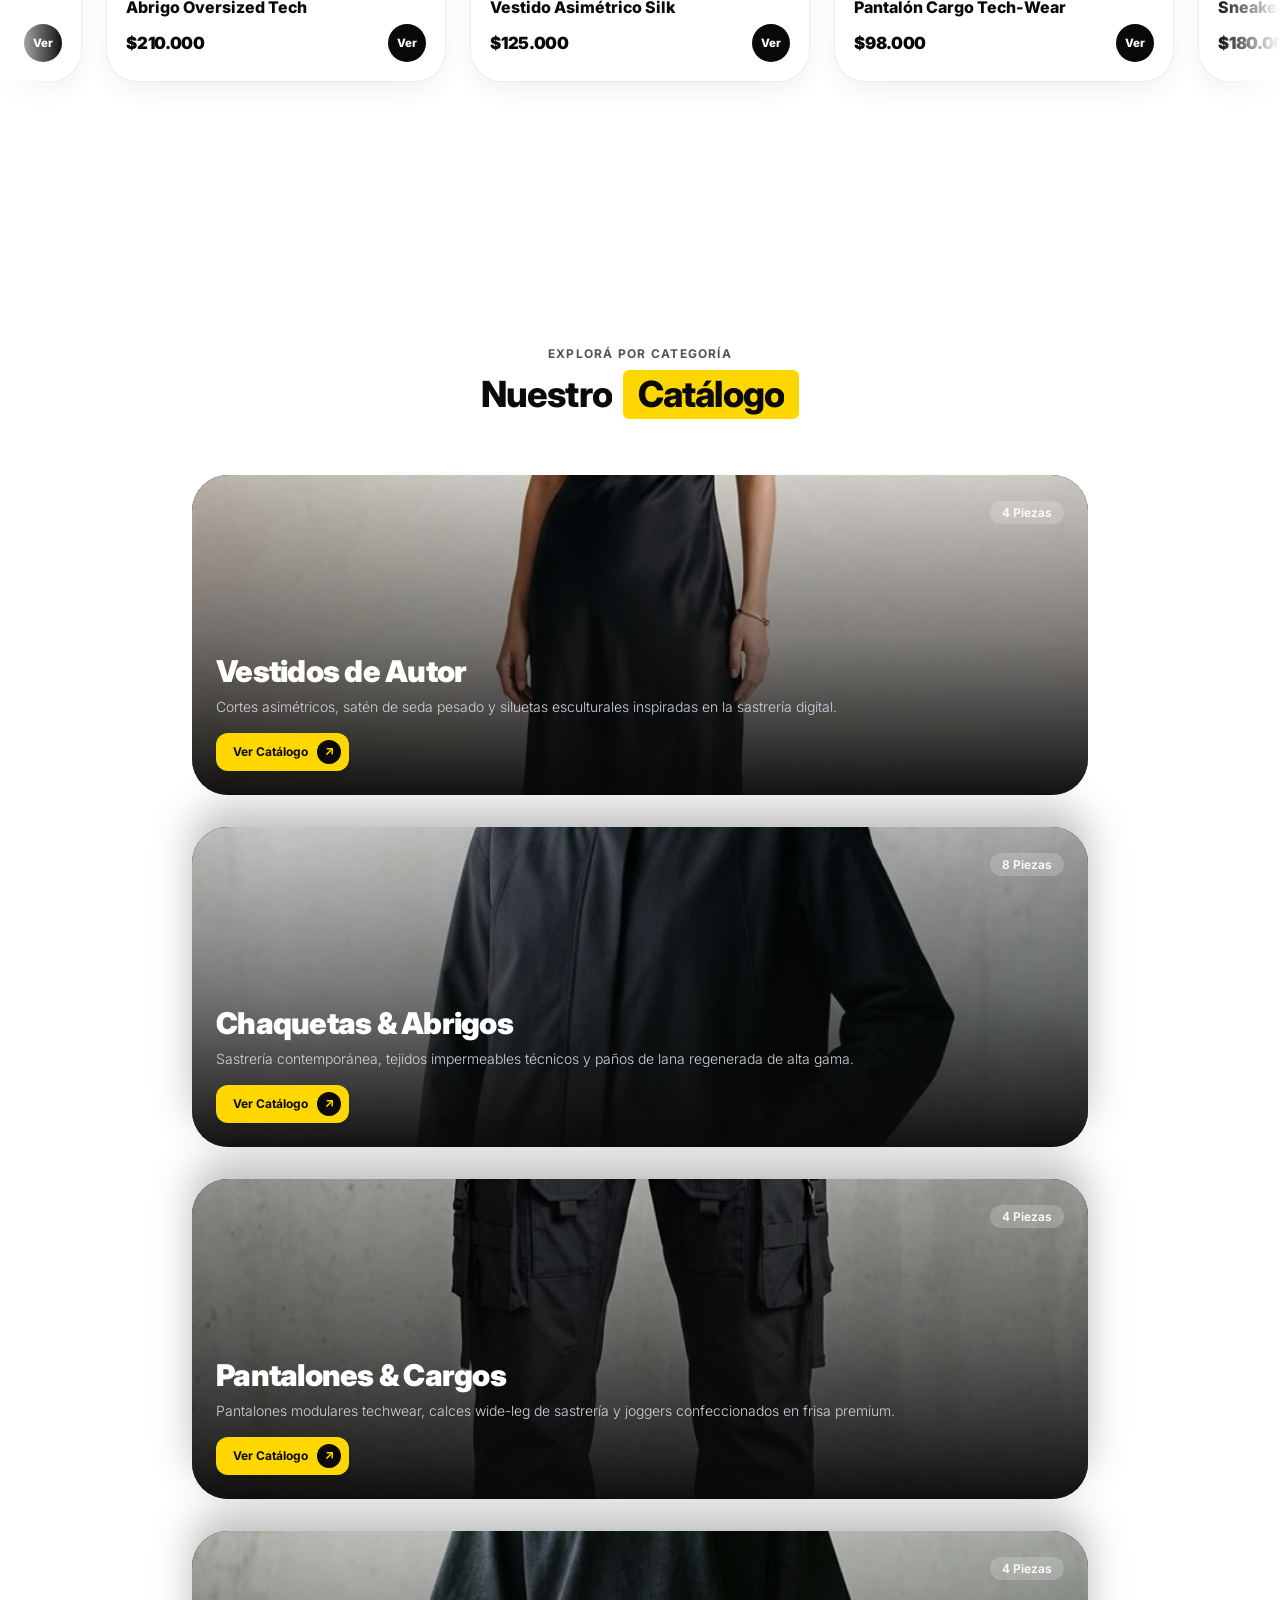
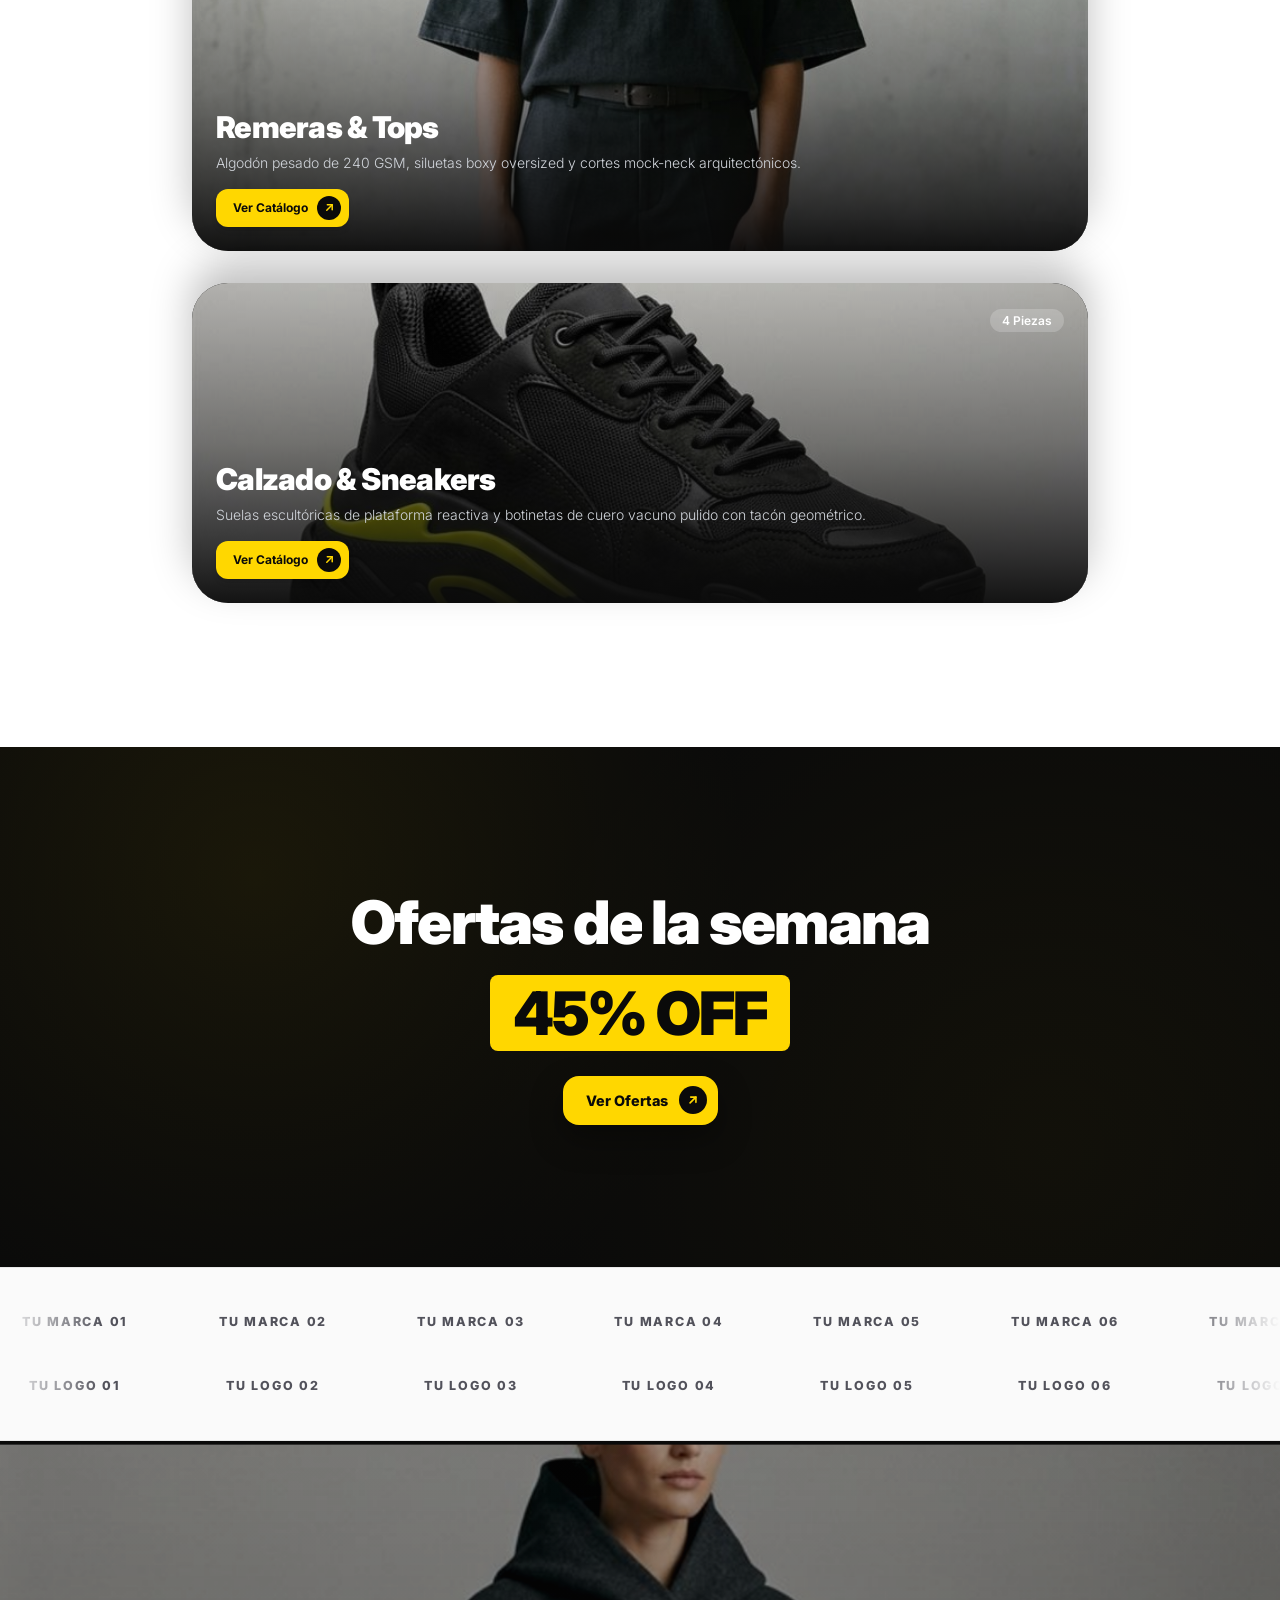
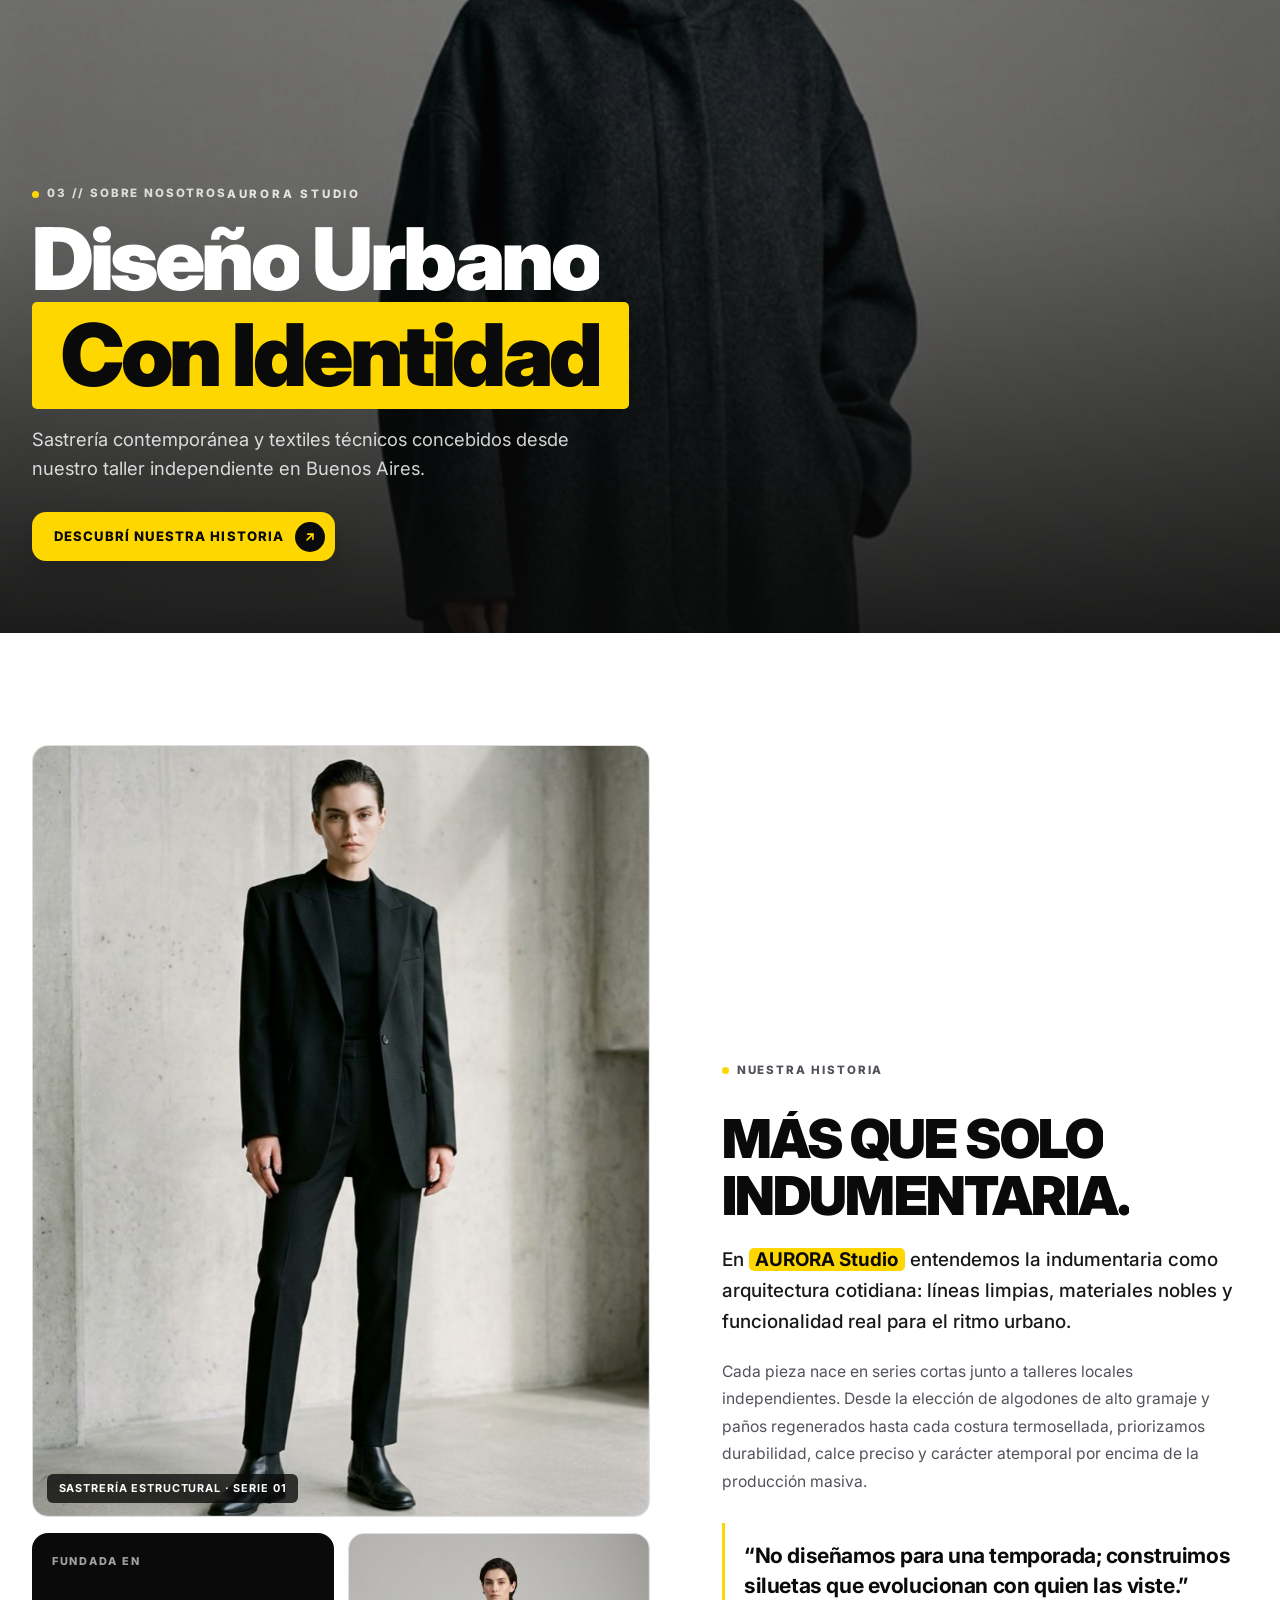
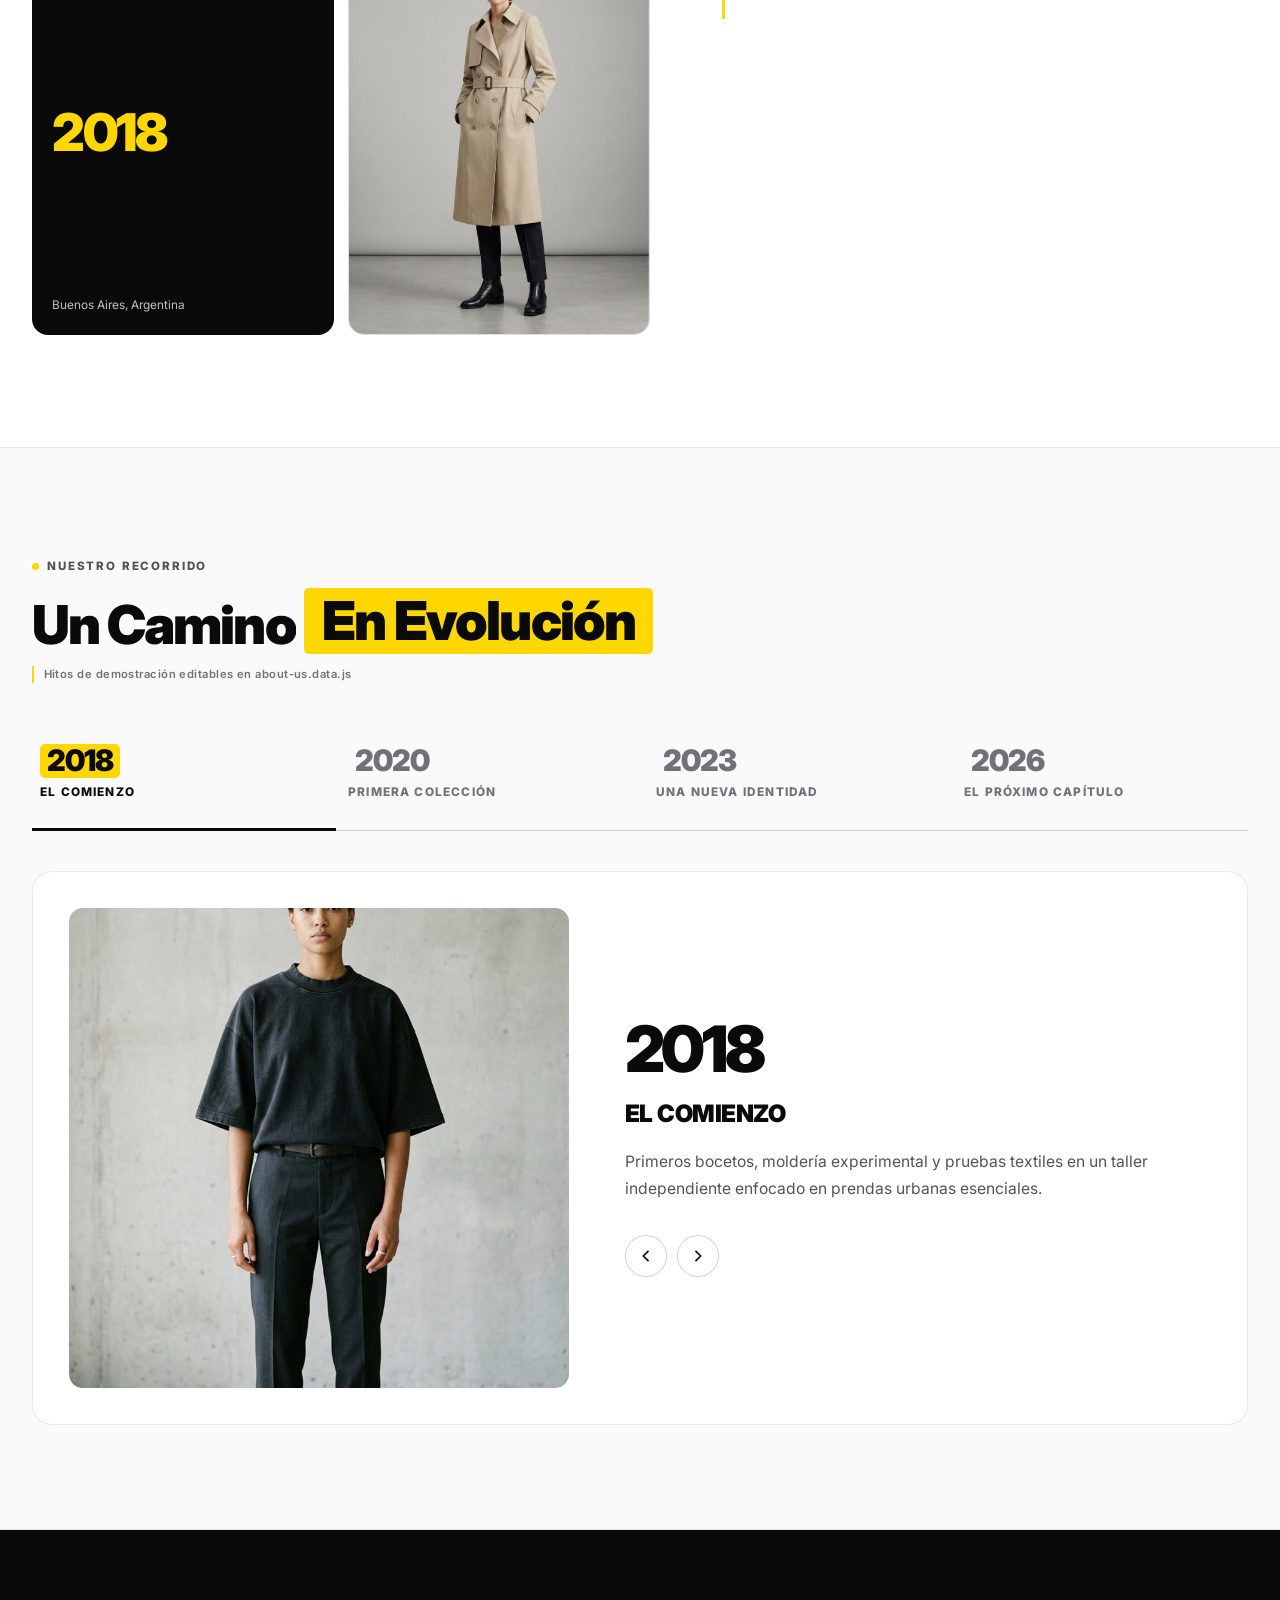
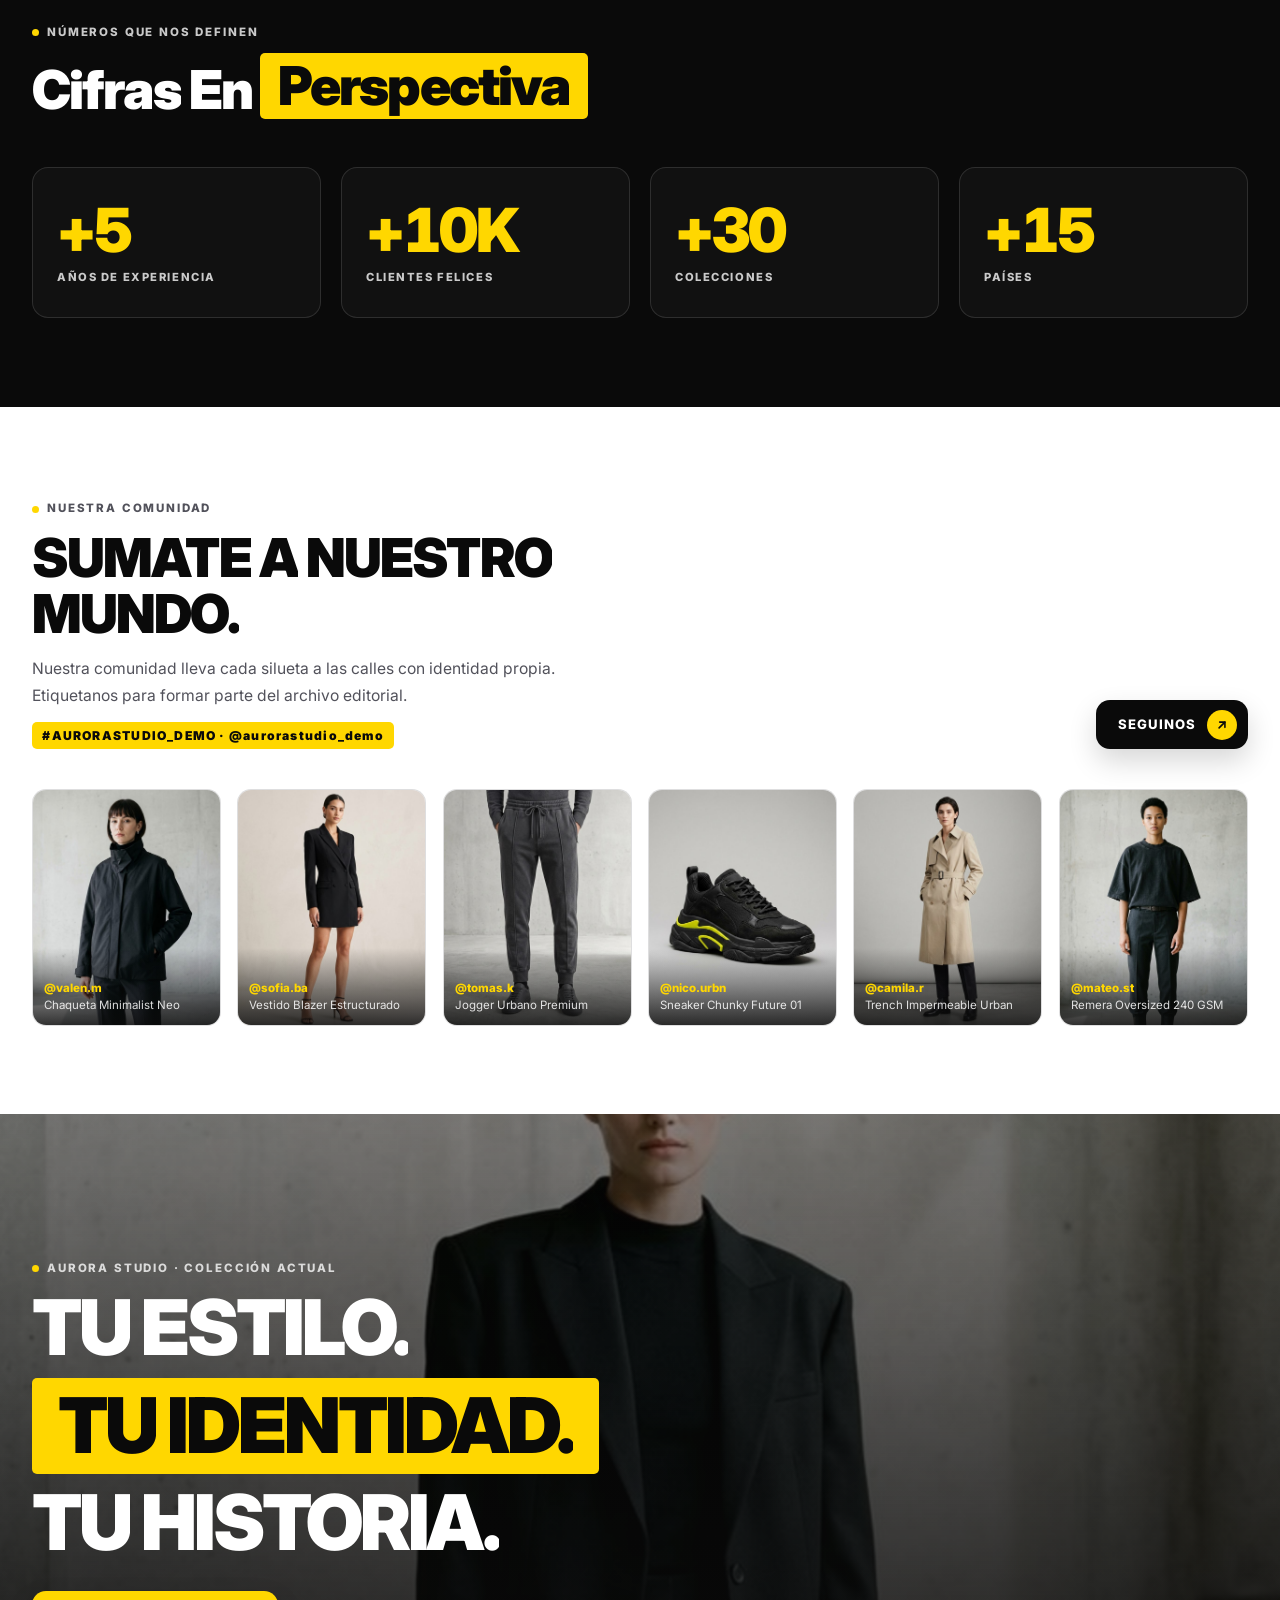
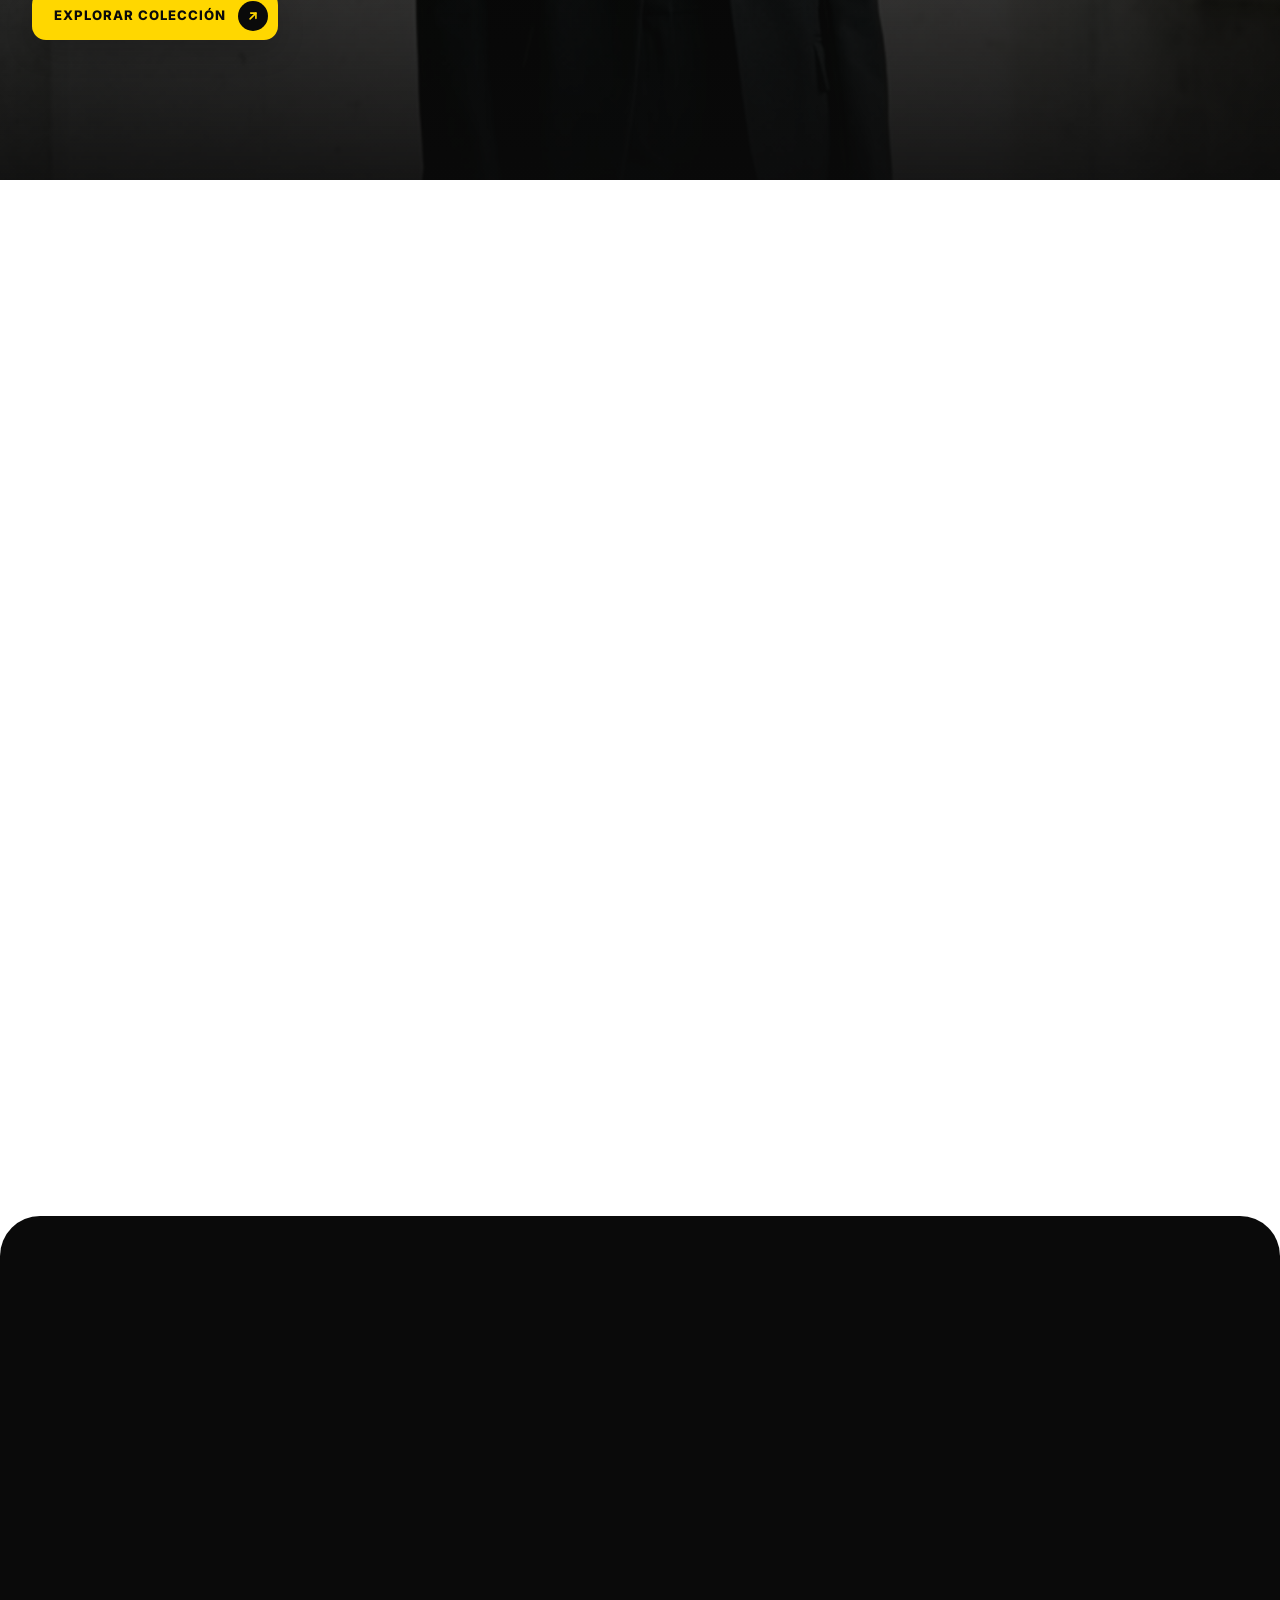
==== commit bedd8b0f: "feat(hero): animar cambio de palabra con apertura y cierre tipo cortina" ====
--- a/index.html
+++ b/index.html
@@ -1226,11 +1226,15 @@
         }
         .hero-rotating-word {
             display: inline-block;
-            transition: opacity 0.26s ease, transform 0.26s cubic-bezier(0.16, 1, 0.3, 1);
-        }
-        .hero-rotating-word.is-switching {
-            opacity: 0;
-            transform: translate3d(0, 6px, 0);
+            -webkit-clip-path: inset(0 0 0 0);
+            clip-path: inset(0 0 0 0);
+            transition: clip-path 0.42s cubic-bezier(0.65, 0, 0.35, 1),
+                        -webkit-clip-path 0.42s cubic-bezier(0.65, 0, 0.35, 1);
+            will-change: clip-path;
+        }
+        .hero-rotating-word.is-closed {
+            -webkit-clip-path: inset(0 100% 0 0);
+            clip-path: inset(0 100% 0 0);
         }
         @media (prefers-reduced-motion: reduce) {
             .hero-rotating-word { transition: none; }
@@ -2507,23 +2511,27 @@
 
             const words = ['Femenina', 'Masculina'];
             let index = 0;
-            let swapTimer;
+            let closeTimer;
 
             setInterval(() => {
                 if (document.hidden) return;
+
+                // Sin movimiento: solo se reemplaza el texto.
                 if (reduced) {
                     index = (index + 1) % words.length;
                     word.textContent = words[index];
                     return;
                 }
-                word.classList.add('is-switching');
-                clearTimeout(swapTimer);
-                swapTimer = setTimeout(() => {
+
+                // 1) cerrar de derecha a izquierda, 2) cambiar el texto, 3) desplegar de izquierda a derecha.
+                word.classList.add('is-closed');
+                clearTimeout(closeTimer);
+                closeTimer = setTimeout(() => {
                     index = (index + 1) % words.length;
                     word.textContent = words[index];
-                    word.classList.remove('is-switching');
-                }, 260);
-            }, 2600);
+                    word.classList.remove('is-closed');
+                }, 440);
+            }, 3400);
         }
 
         function initPromoVideo() {
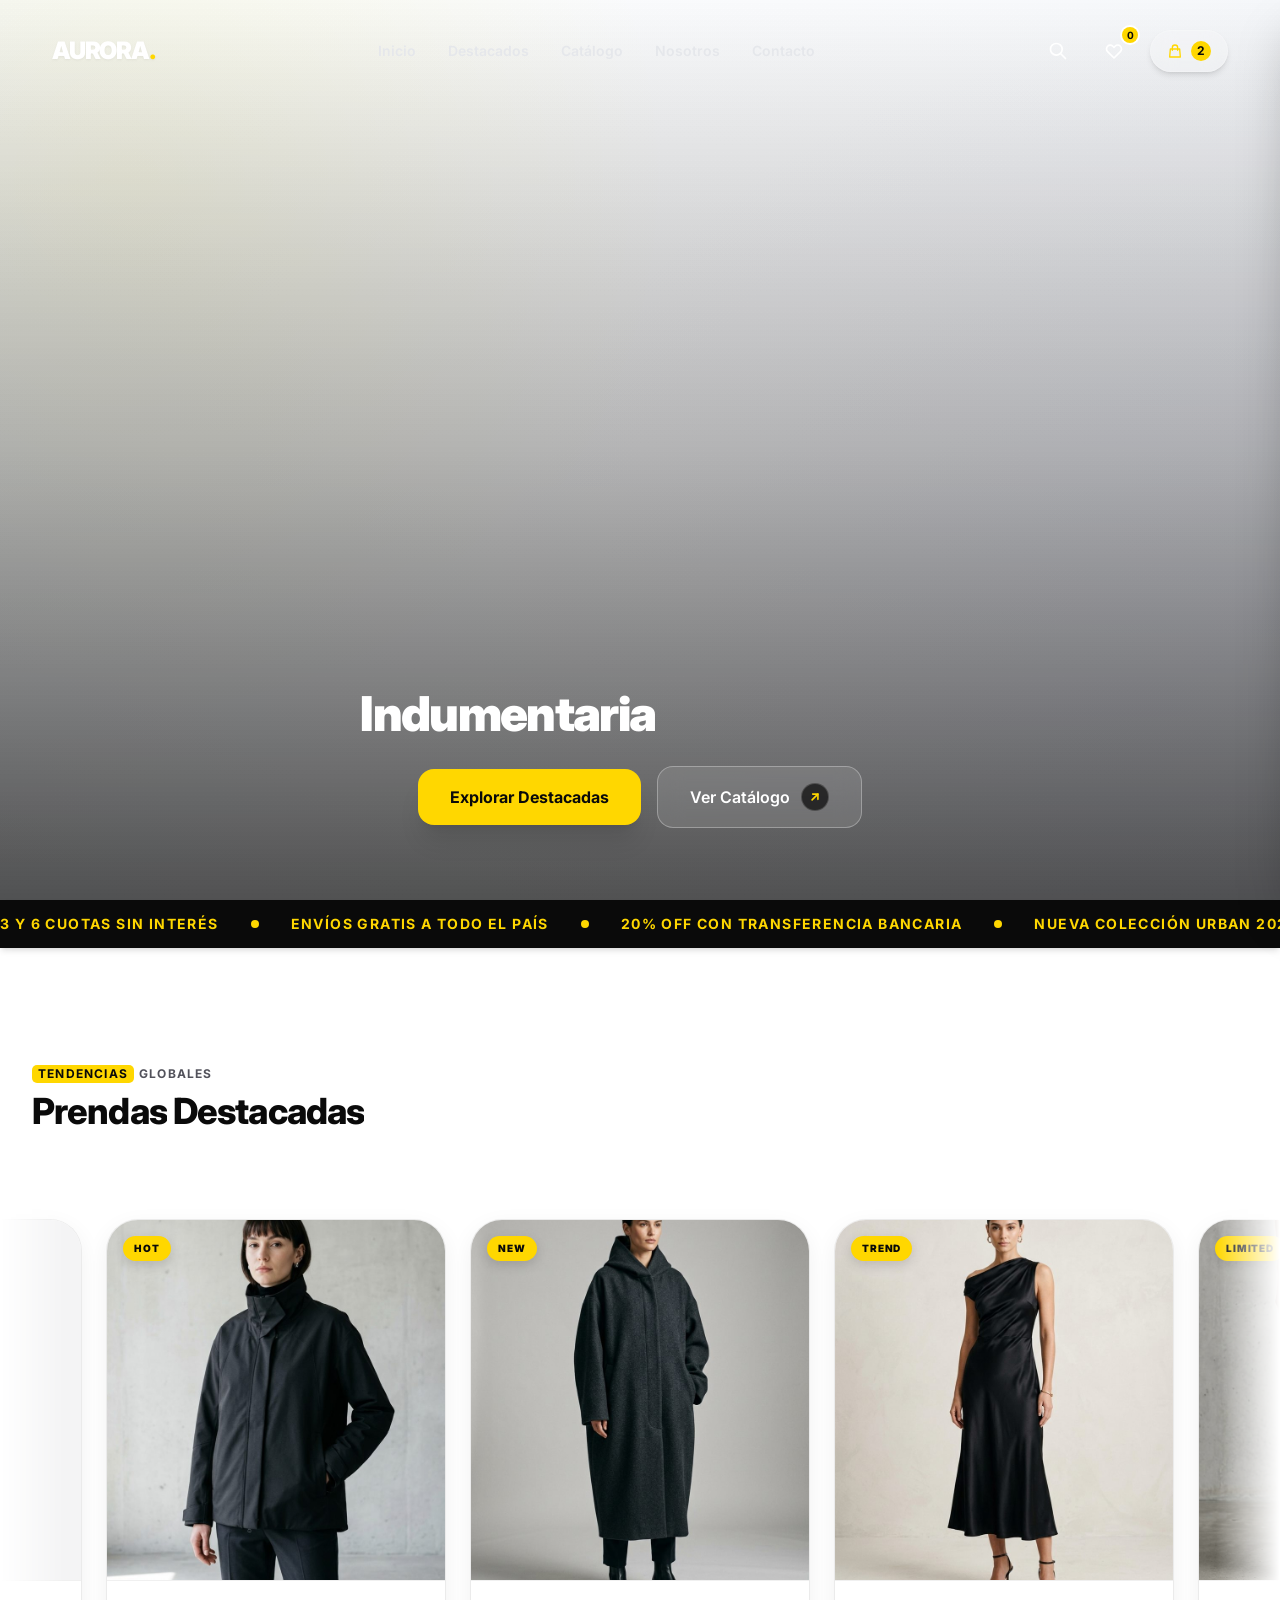
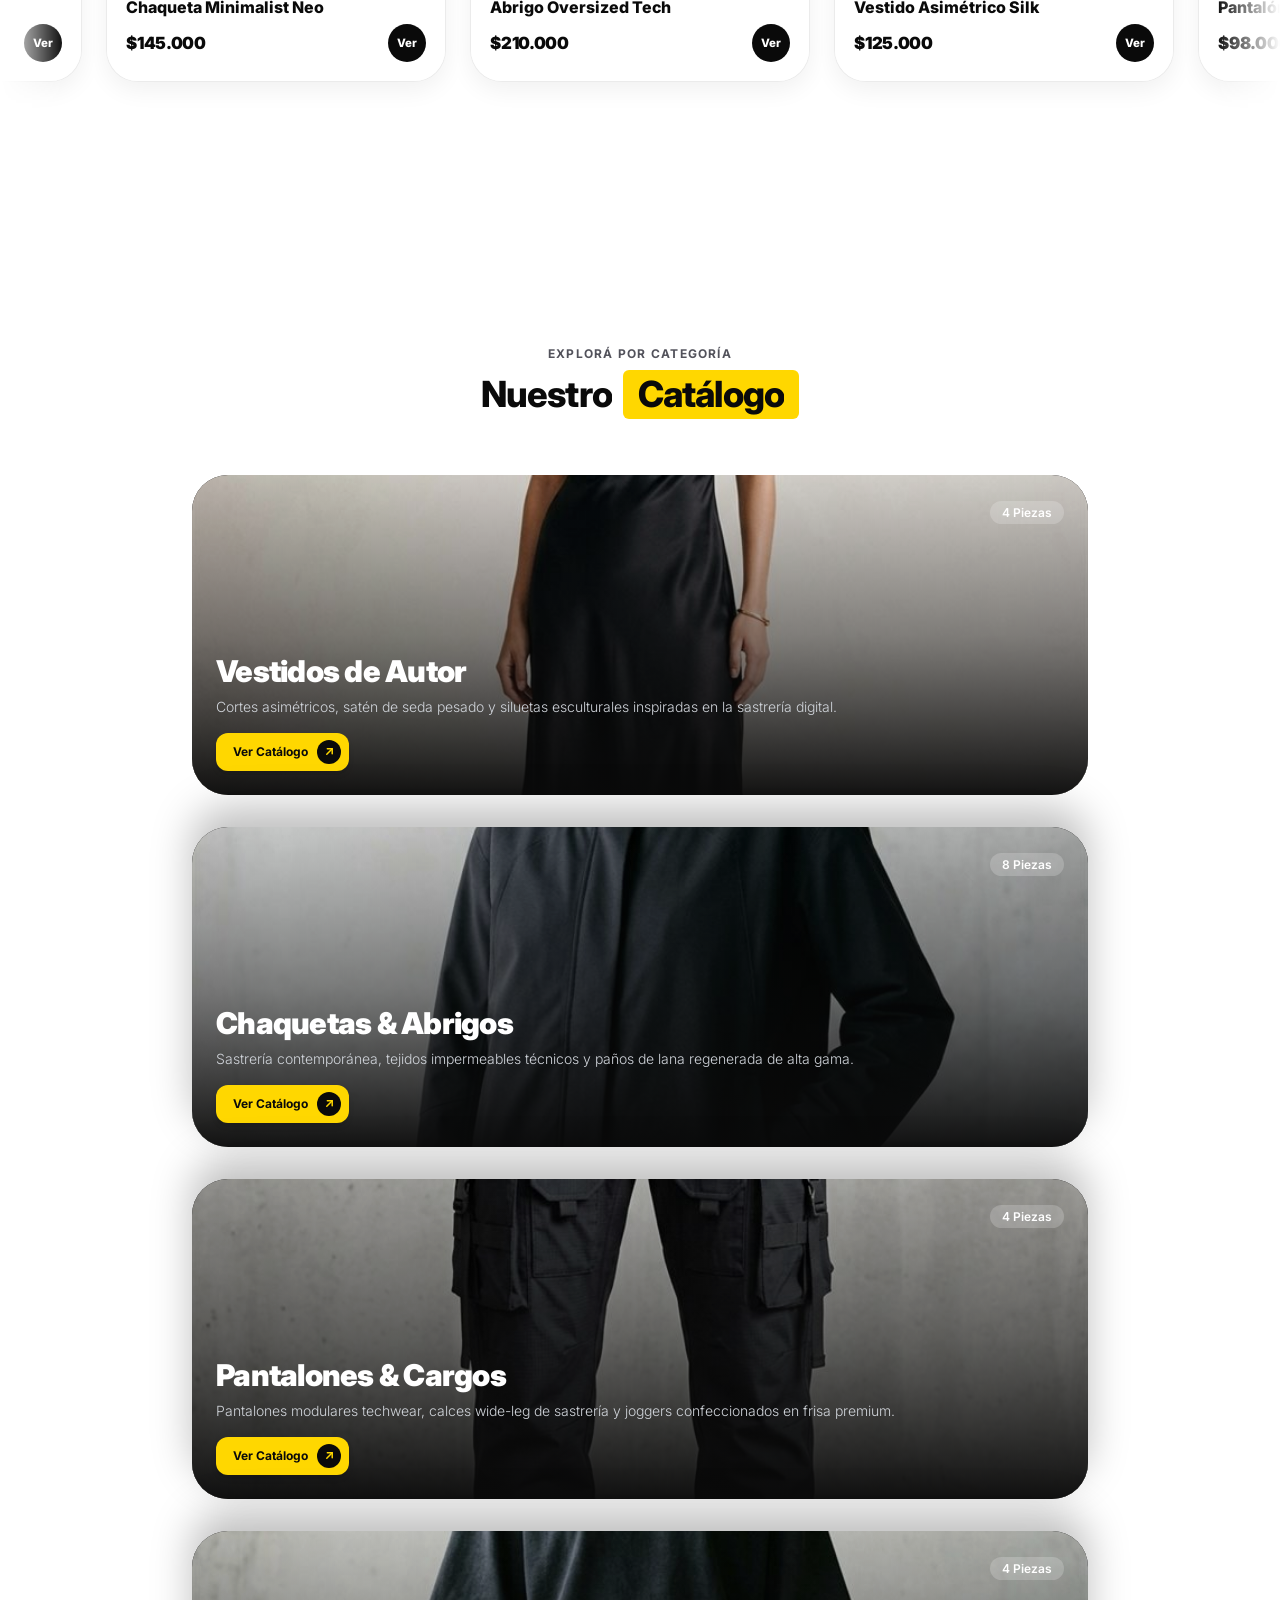
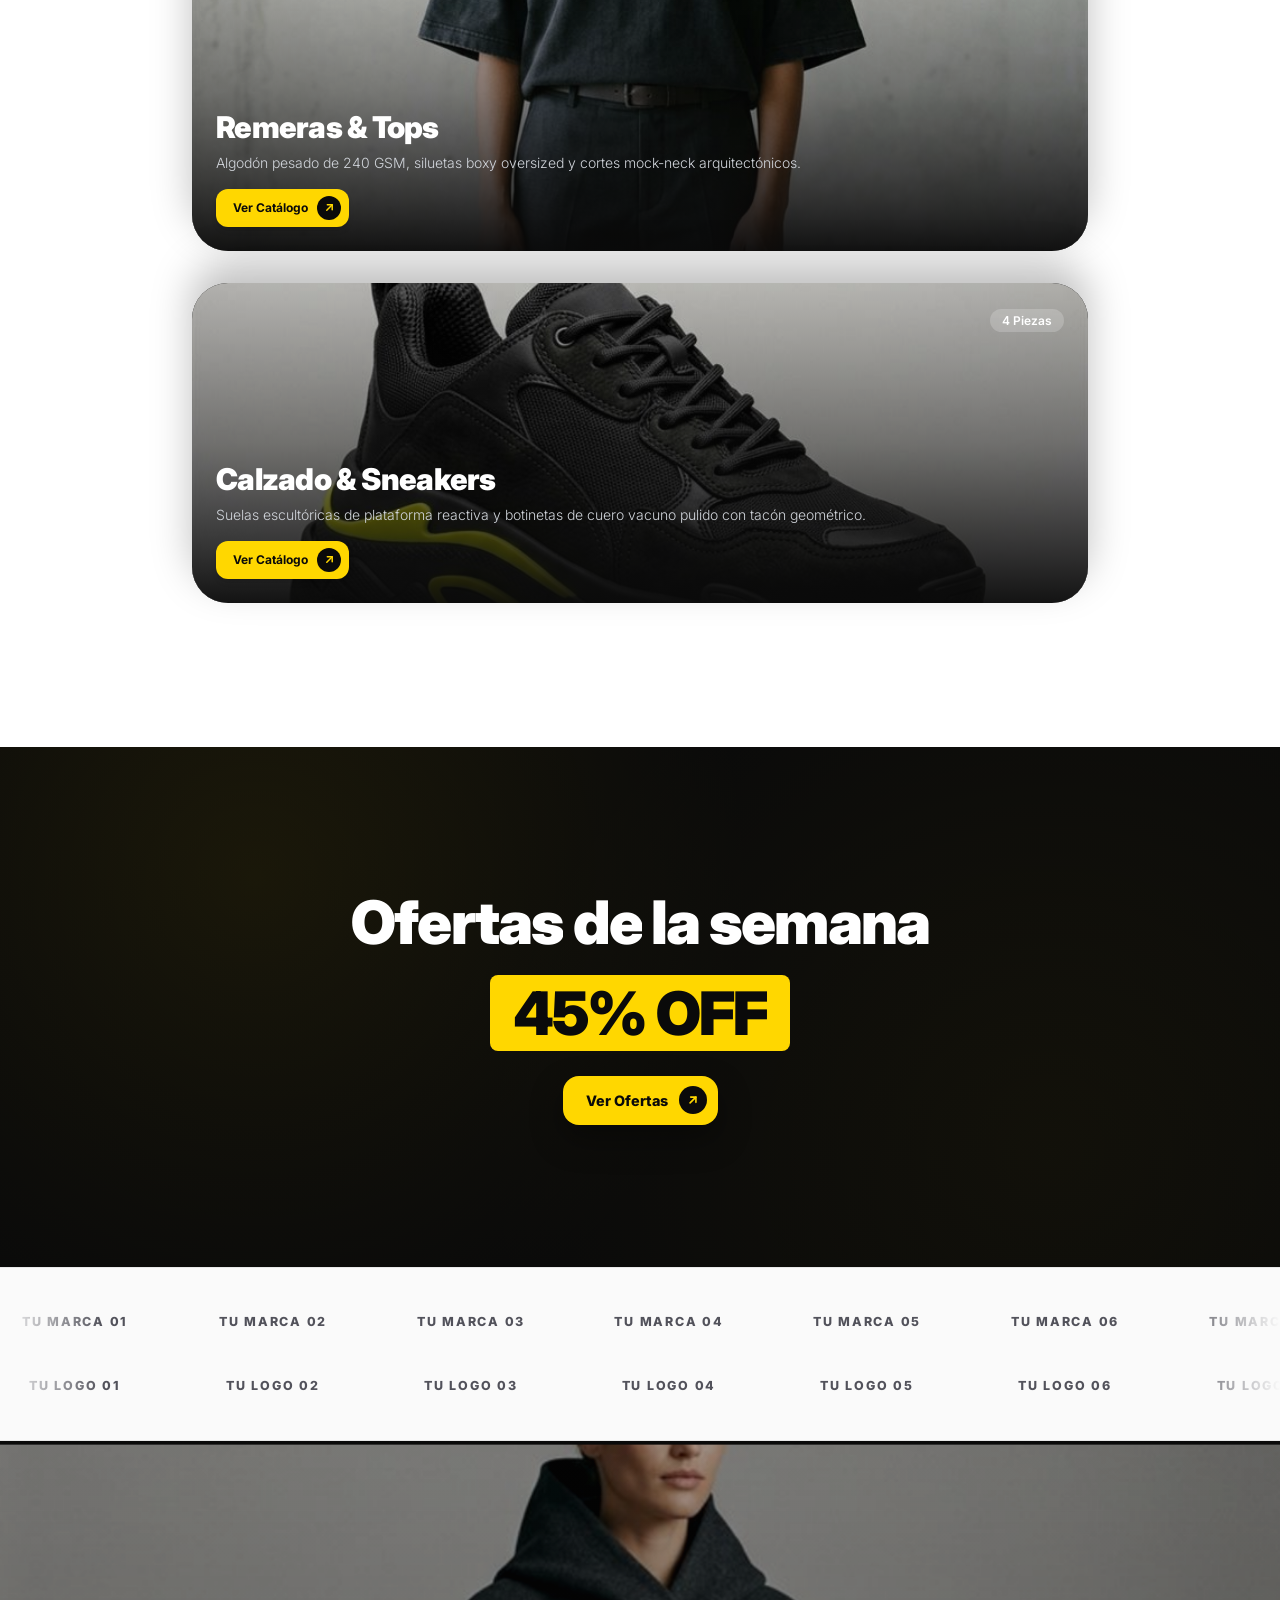
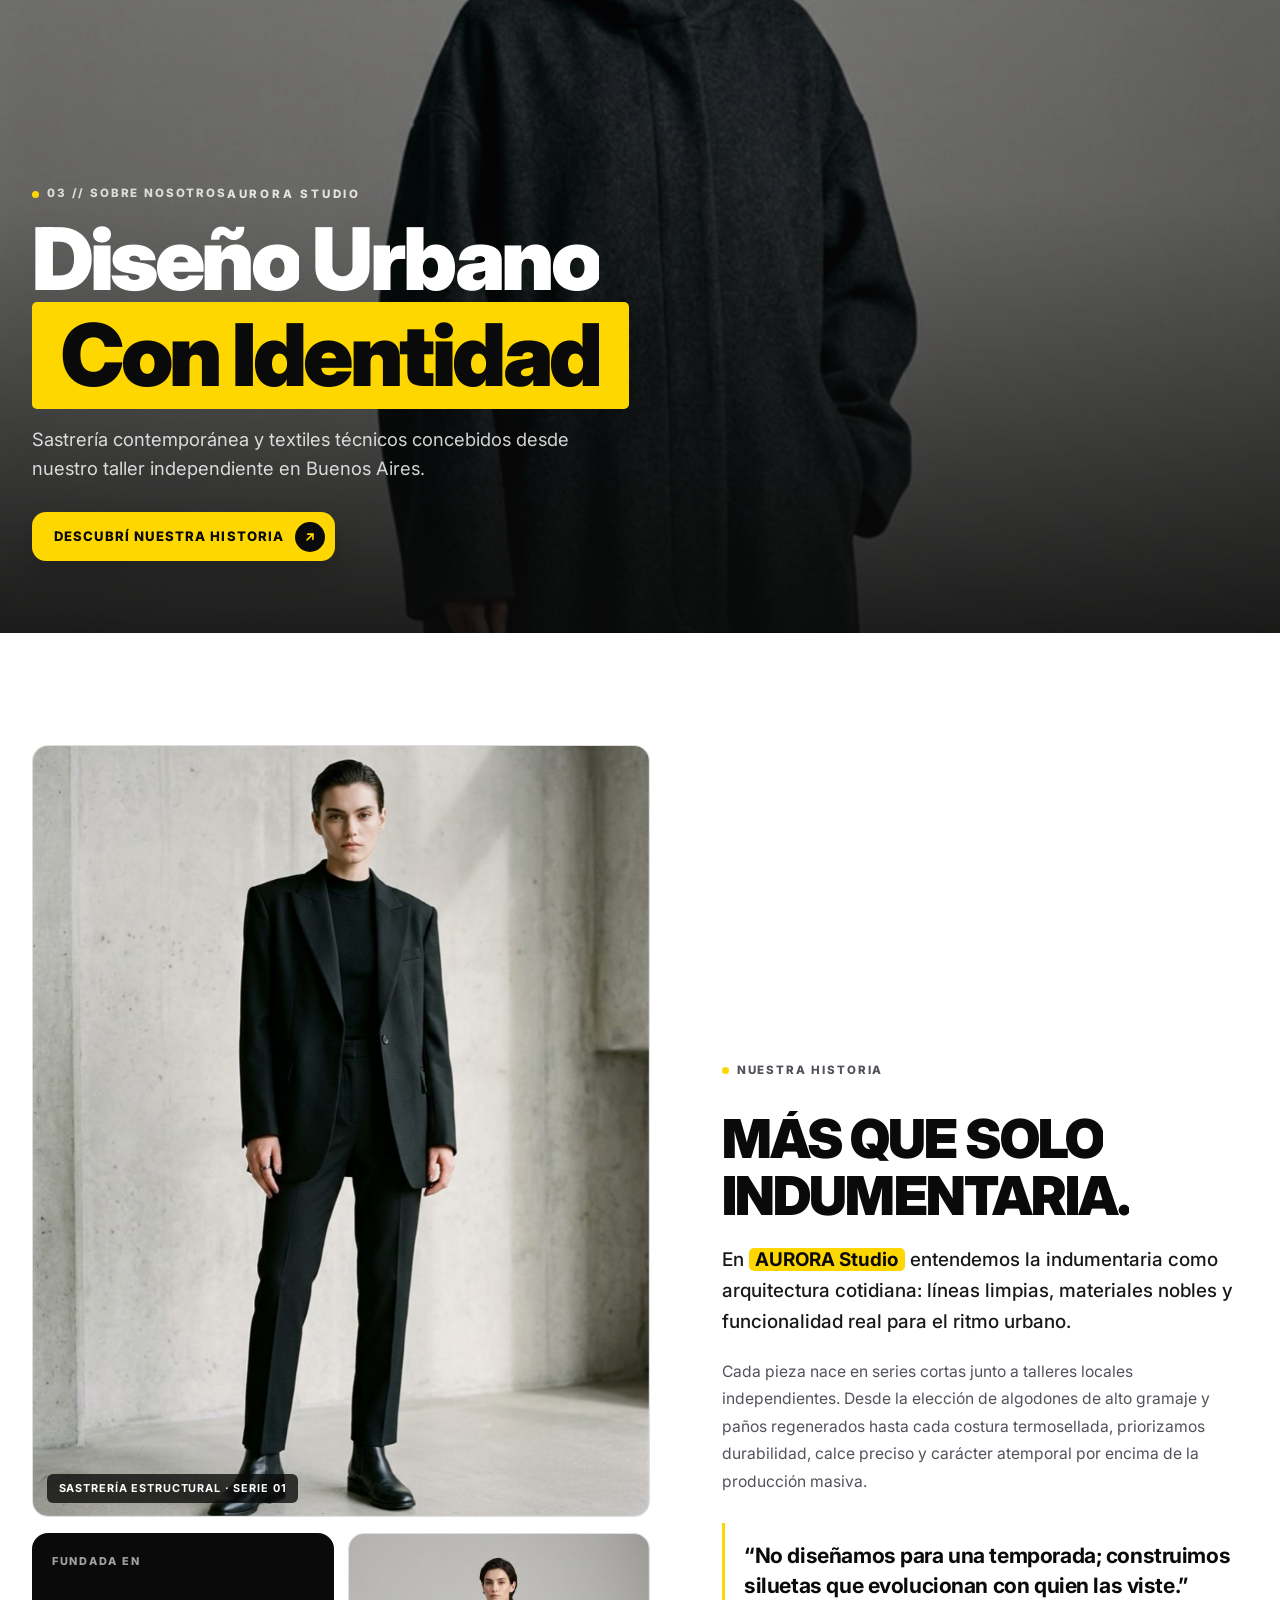
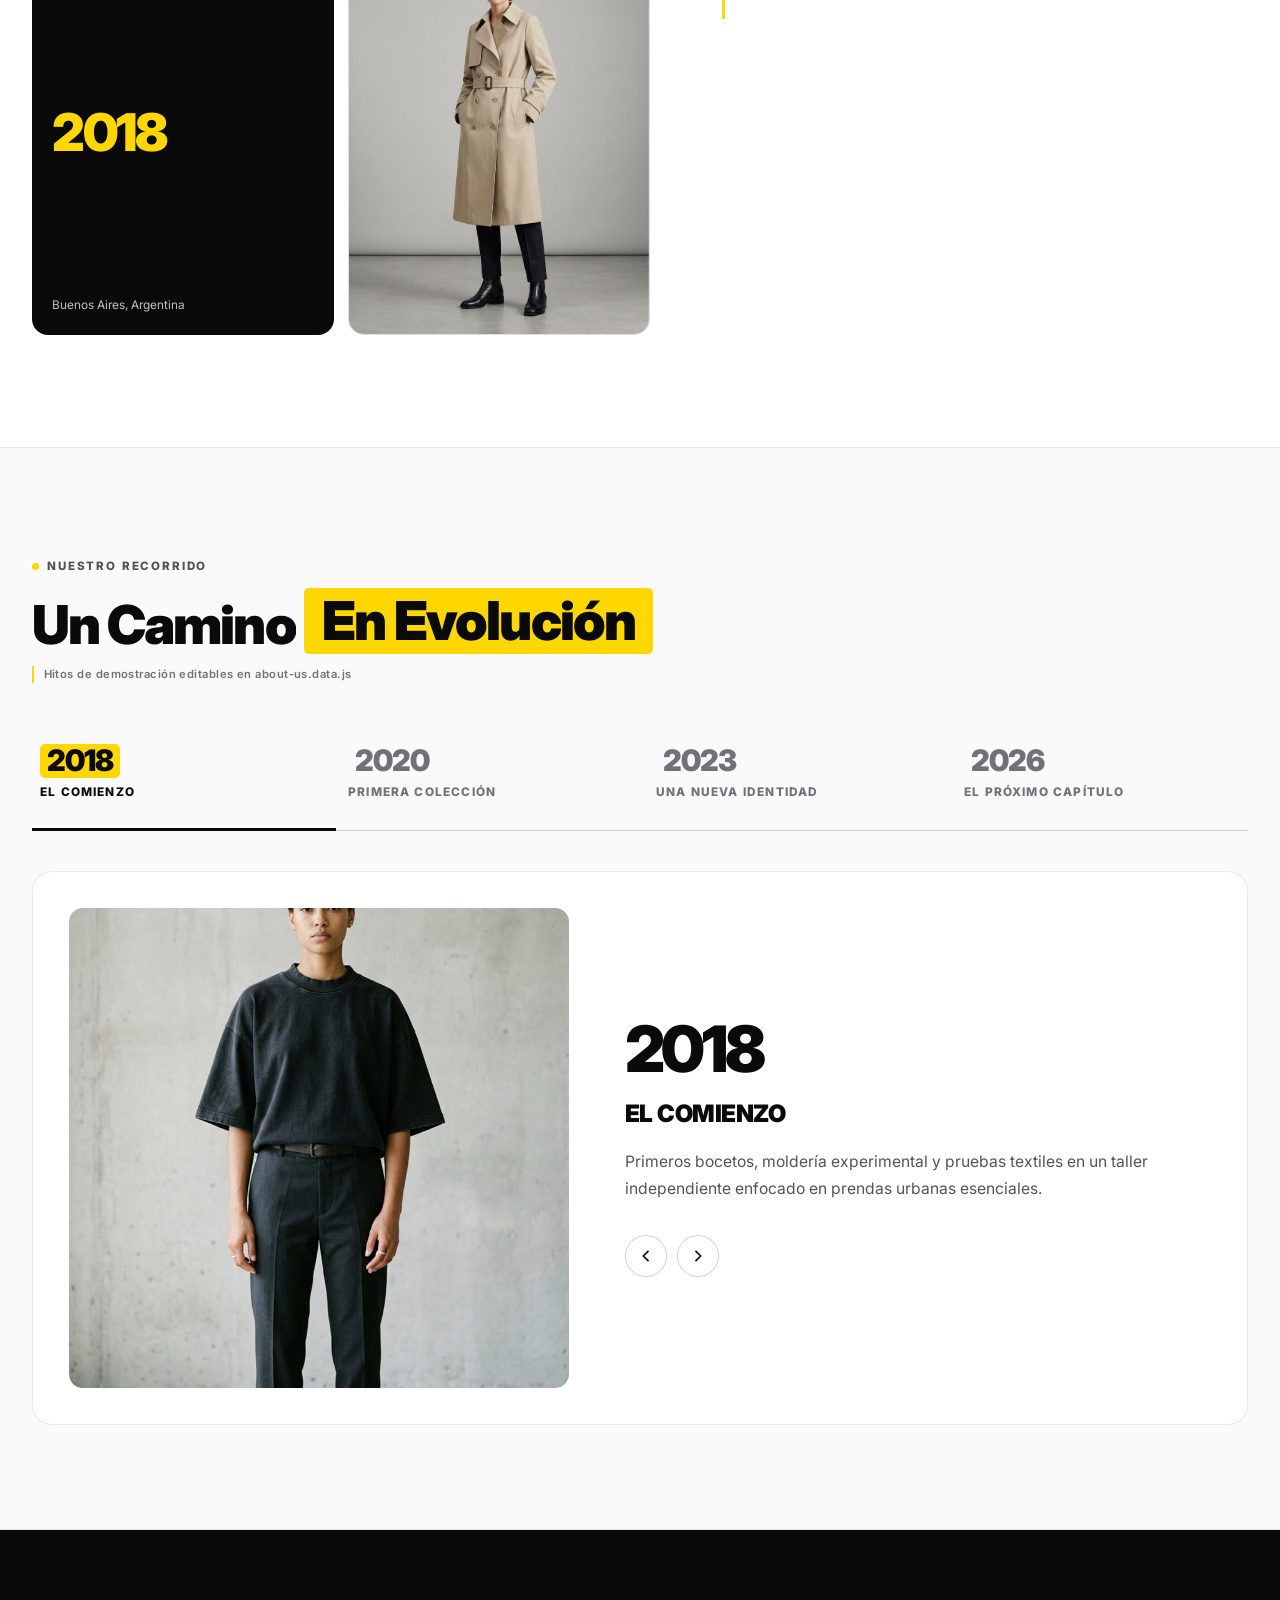
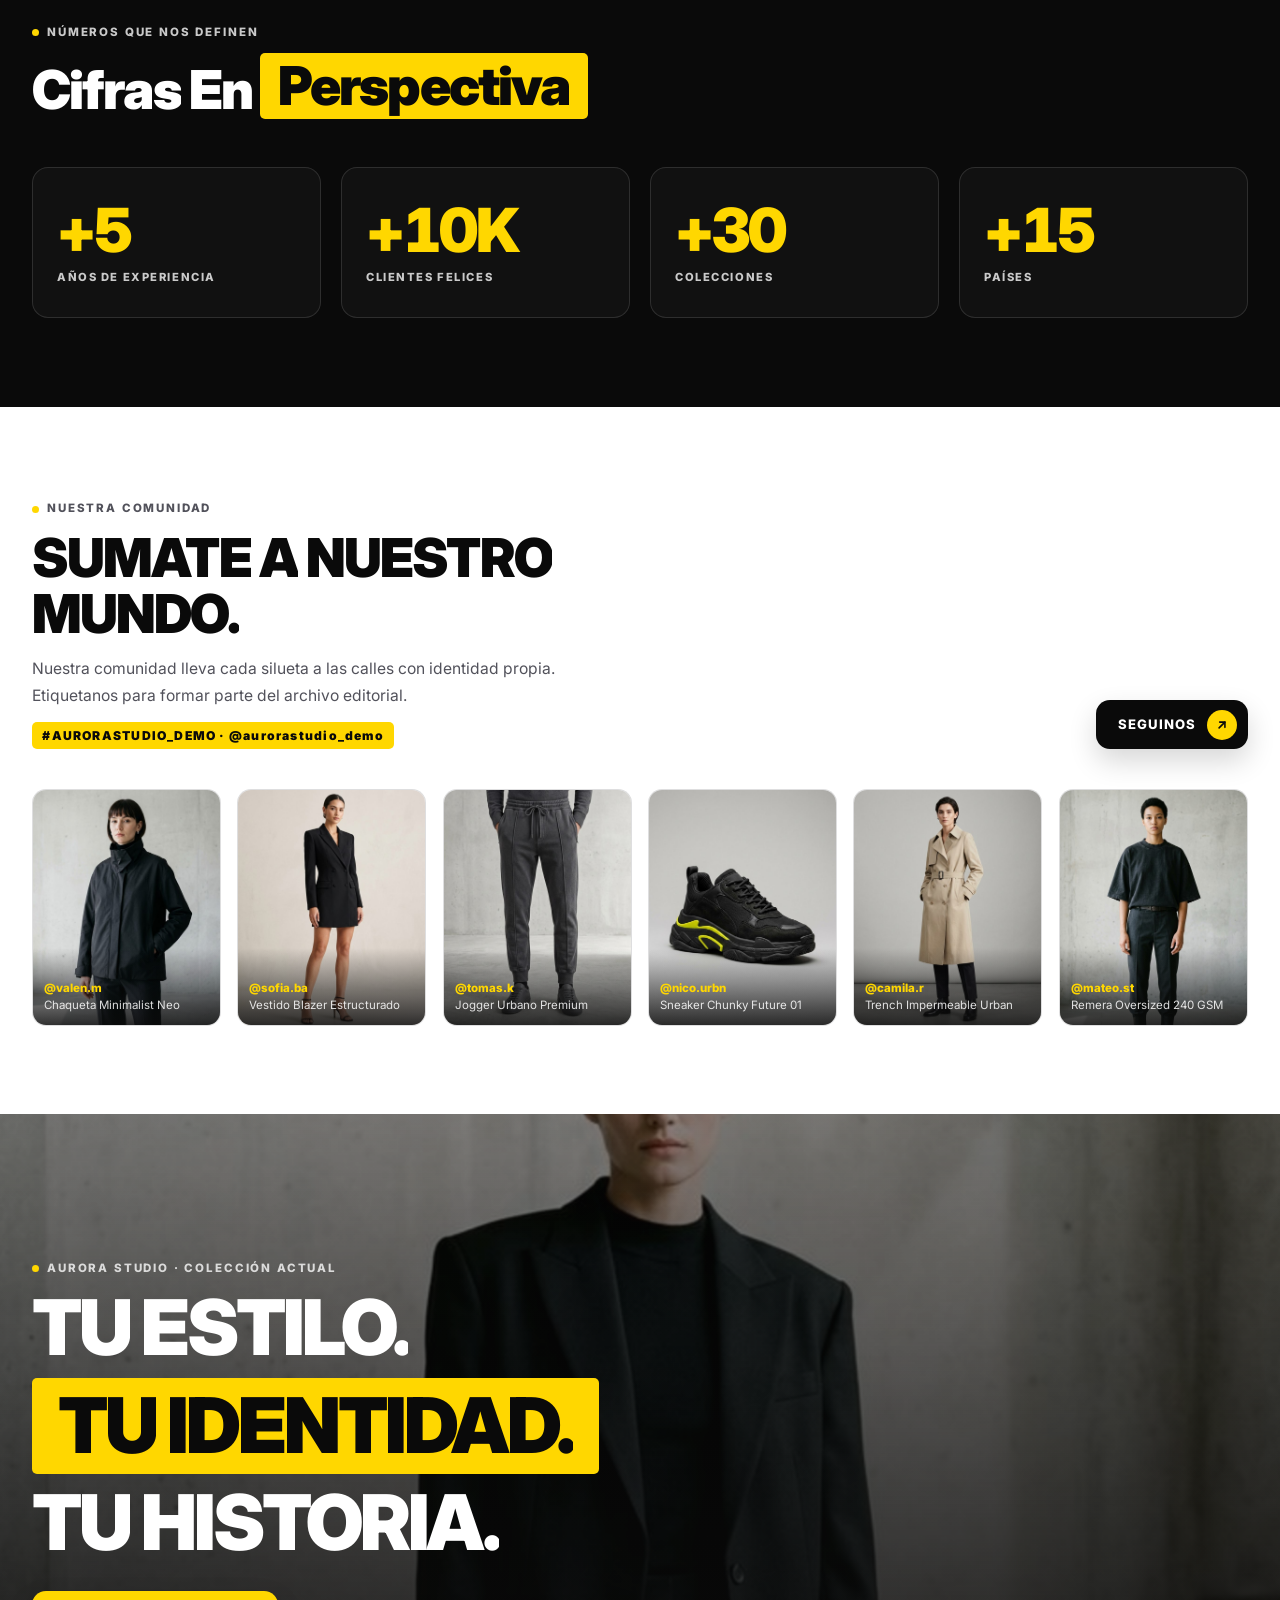
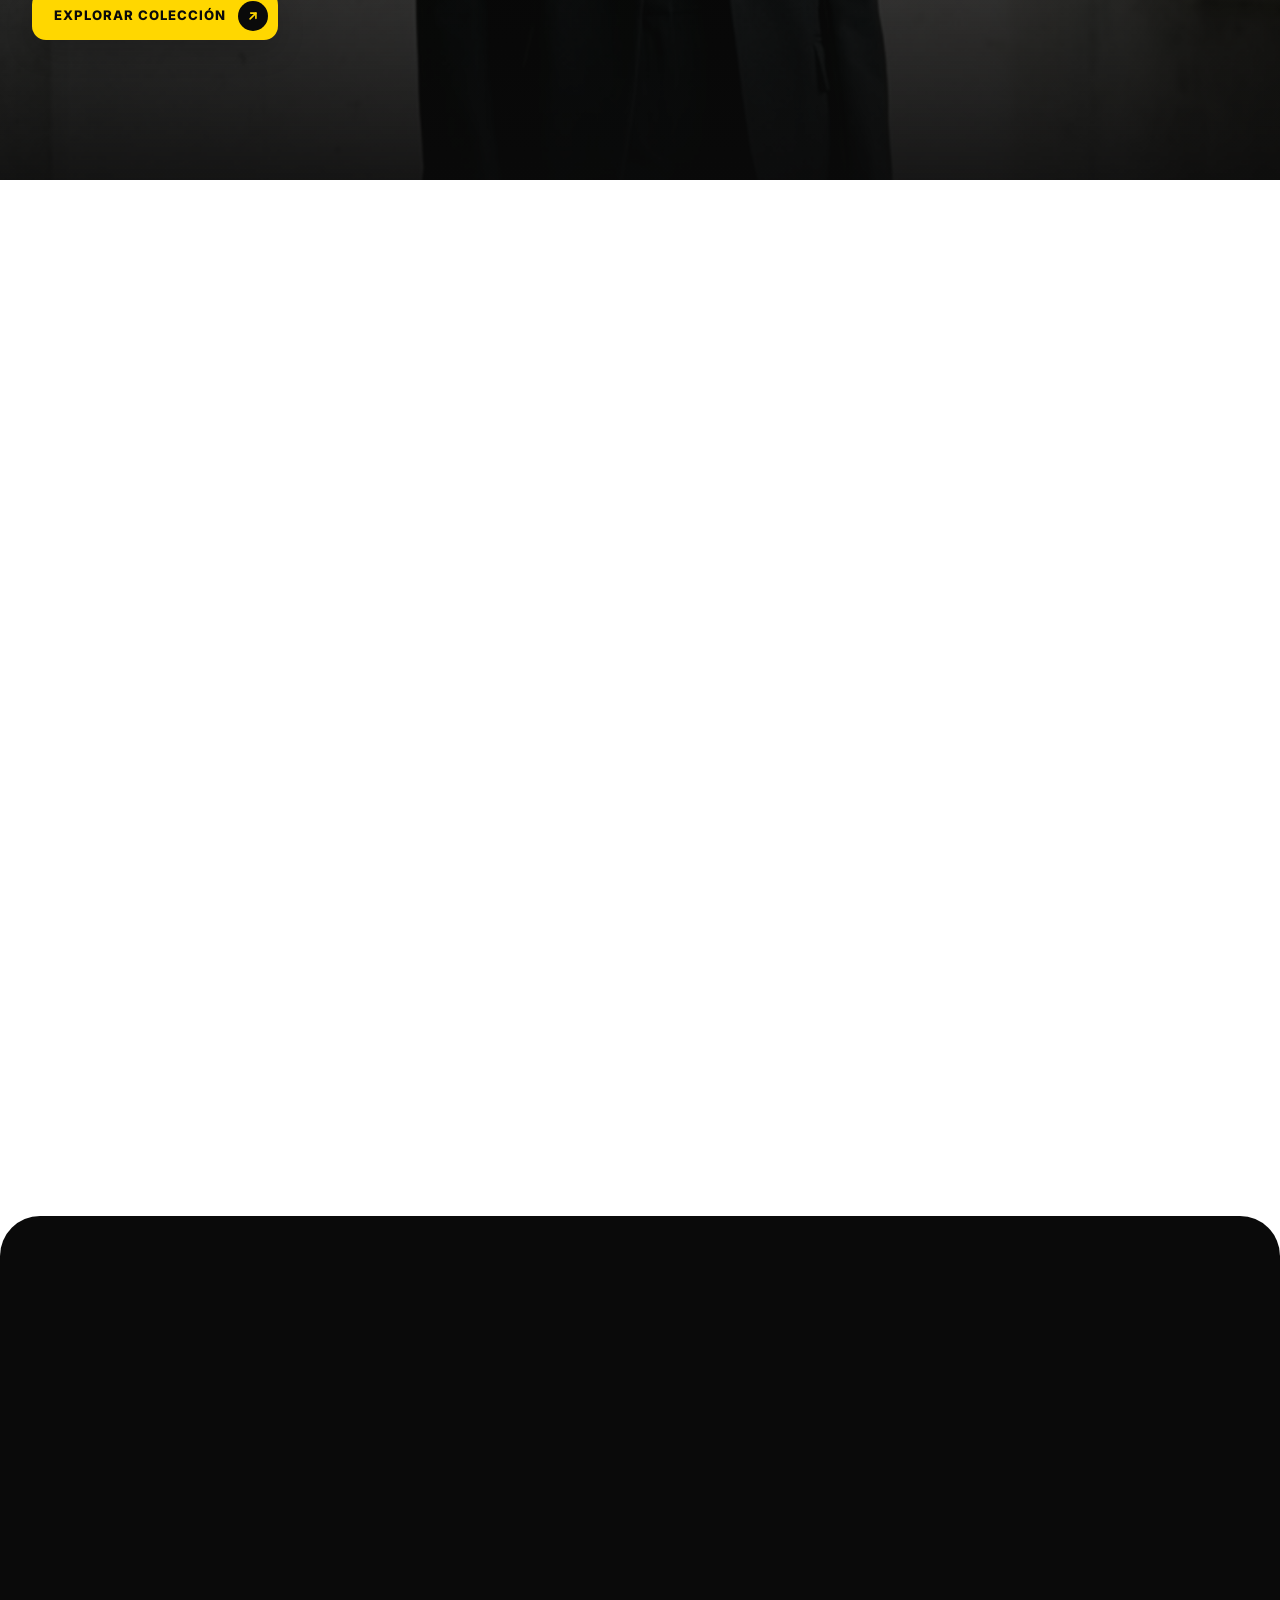
==== commit acfb1bc2: "fix(catalog): eliminar parpadeo de cards sticky al animar entrada" ====
--- a/index.html
+++ b/index.html
@@ -1342,27 +1342,14 @@
             opacity: 1;
         }
 
-        /* Entrada suave de cards de categoría al entrar al catálogo (sin romper position: sticky) */
+        /* Entrada suave de cards de categoría: SOLO opacidad en la card sticky (sin transform).
+           El zoom se aplica a la imagen hija para no romper position: sticky ni provocar parpadeos. */
         @keyframes catCardEnter {
-            from {
-                opacity: 0;
-                transform: translate3d(0, 32px, 0) scale3d(0.975, 0.975, 1);
-            }
-            to {
-                opacity: 1;
-                transform: none;
-            }
-        }
-        @keyframes catCardTap {
-            0% { transform: scale3d(1, 1, 1); }
-            45% { transform: scale3d(0.98, 0.98, 1); }
-            100% { transform: scale3d(1, 1, 1); }
+            from { opacity: 0; }
+            to { opacity: 1; }
         }
         .category-card.is-entering {
-            animation: catCardEnter 0.65s cubic-bezier(0.16, 1, 0.3, 1) both;
-        }
-        .category-card.is-tapped {
-            animation: catCardTap 0.24s cubic-bezier(0.16, 1, 0.3, 1);
+            animation: catCardEnter 0.45s ease both;
         }
 
         /* Animación de entrada del modal de catálogo y cascada de prendas */
@@ -1453,6 +1440,8 @@
         }
         .category-card.is-entering .cat-img {
             animation: catImgSettle 0.85s cubic-bezier(0.16, 1, 0.3, 1) both;
+            backface-visibility: hidden;
+            will-change: transform;
         }
 
         @keyframes heartPop {
@@ -1510,7 +1499,6 @@
             #hero .hero-cta-btn,
             .category-card.is-entering,
             .category-card.is-entering .cat-img,
-            .category-card.is-tapped,
             .catalog-item.is-stagger-in,
             .catalog-item-fav.is-fav,
             .cart-row-enter,
@@ -2630,16 +2618,9 @@
 
             const prefersReduced = window.matchMedia && window.matchMedia('(prefers-reduced-motion: reduce)').matches;
 
-            // Pulso sutil al hacer click en cualquier card de categoría
+            // Limpieza de la animación de entrada (sin pulso sobre la card sticky)
             cards.forEach(card => {
-                card.addEventListener('click', () => {
-                    if (prefersReduced) return;
-                    card.classList.remove('is-tapped');
-                    void card.offsetWidth;
-                    card.classList.add('is-tapped');
-                });
                 card.addEventListener('animationend', (e) => {
-                    if (e.animationName === 'catCardTap') card.classList.remove('is-tapped');
                     if (e.animationName === 'catCardEnter') card.classList.remove('is-entering');
                 });
             });
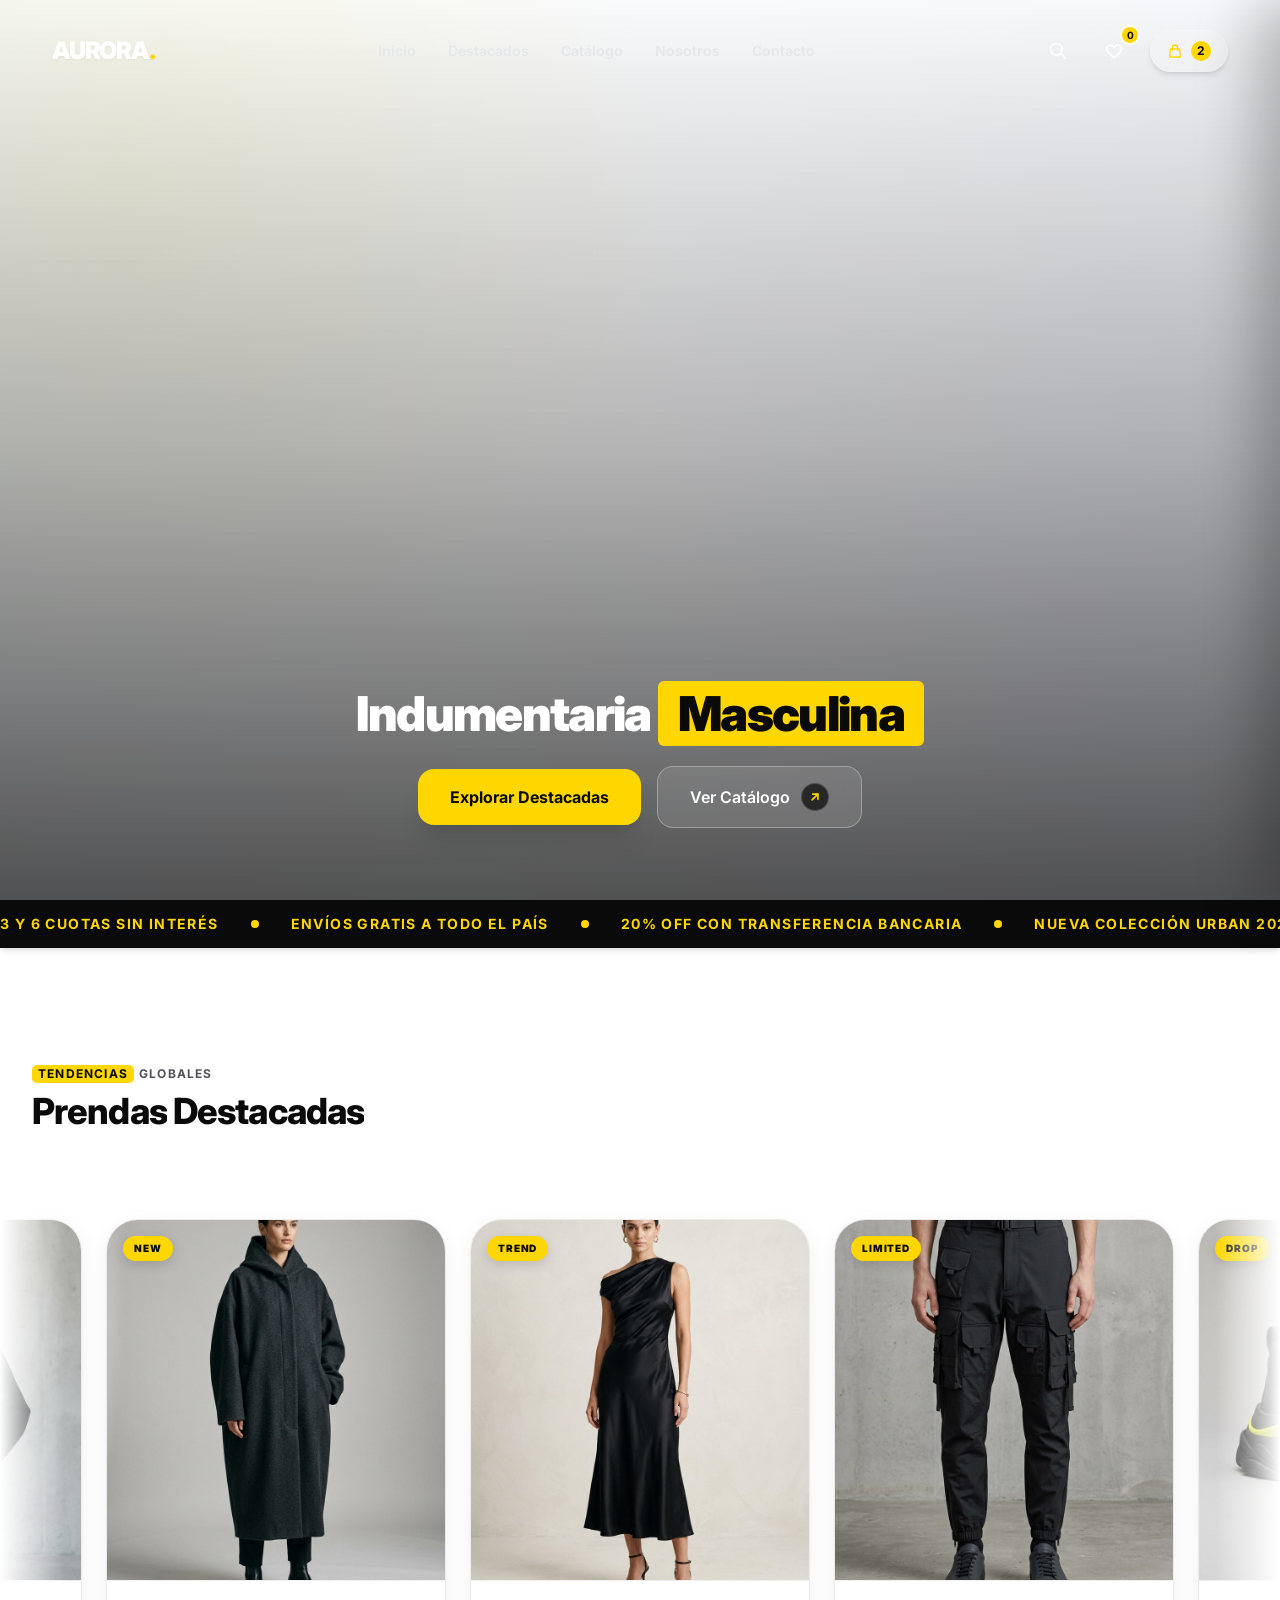
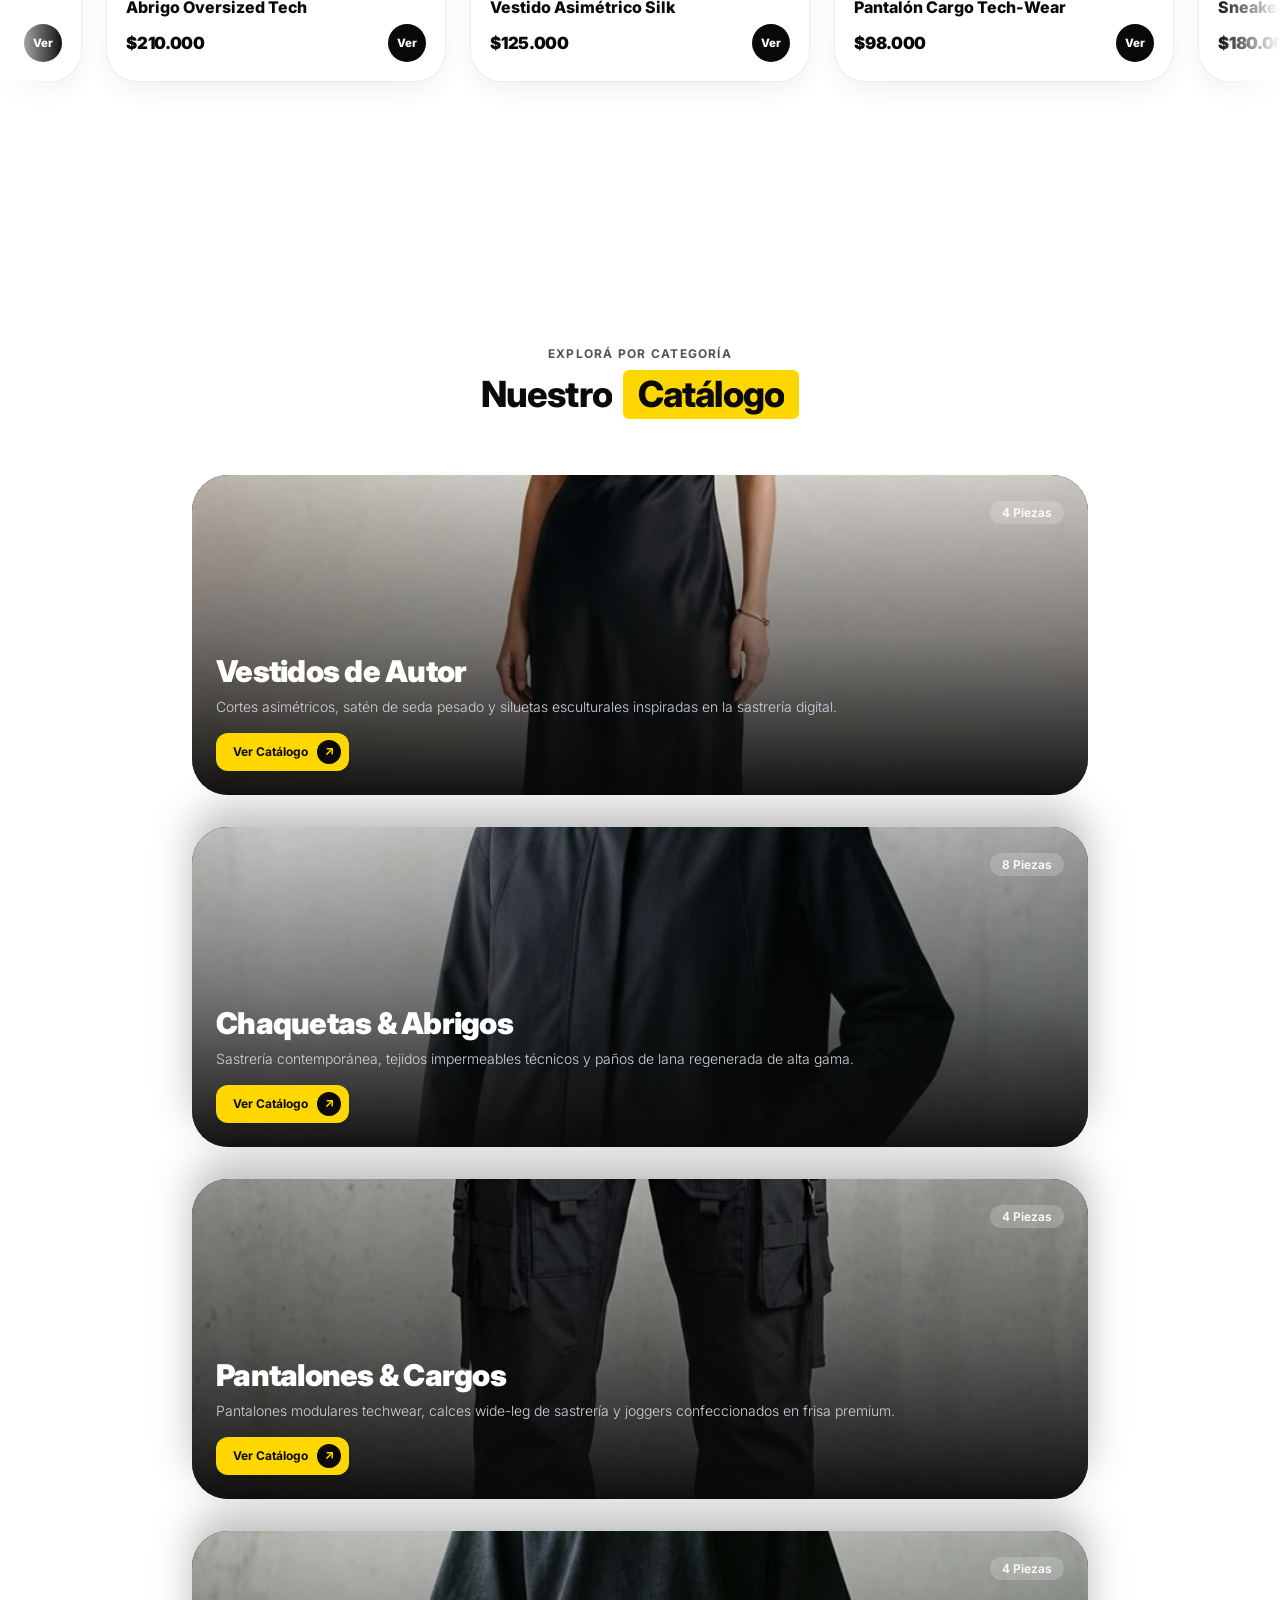
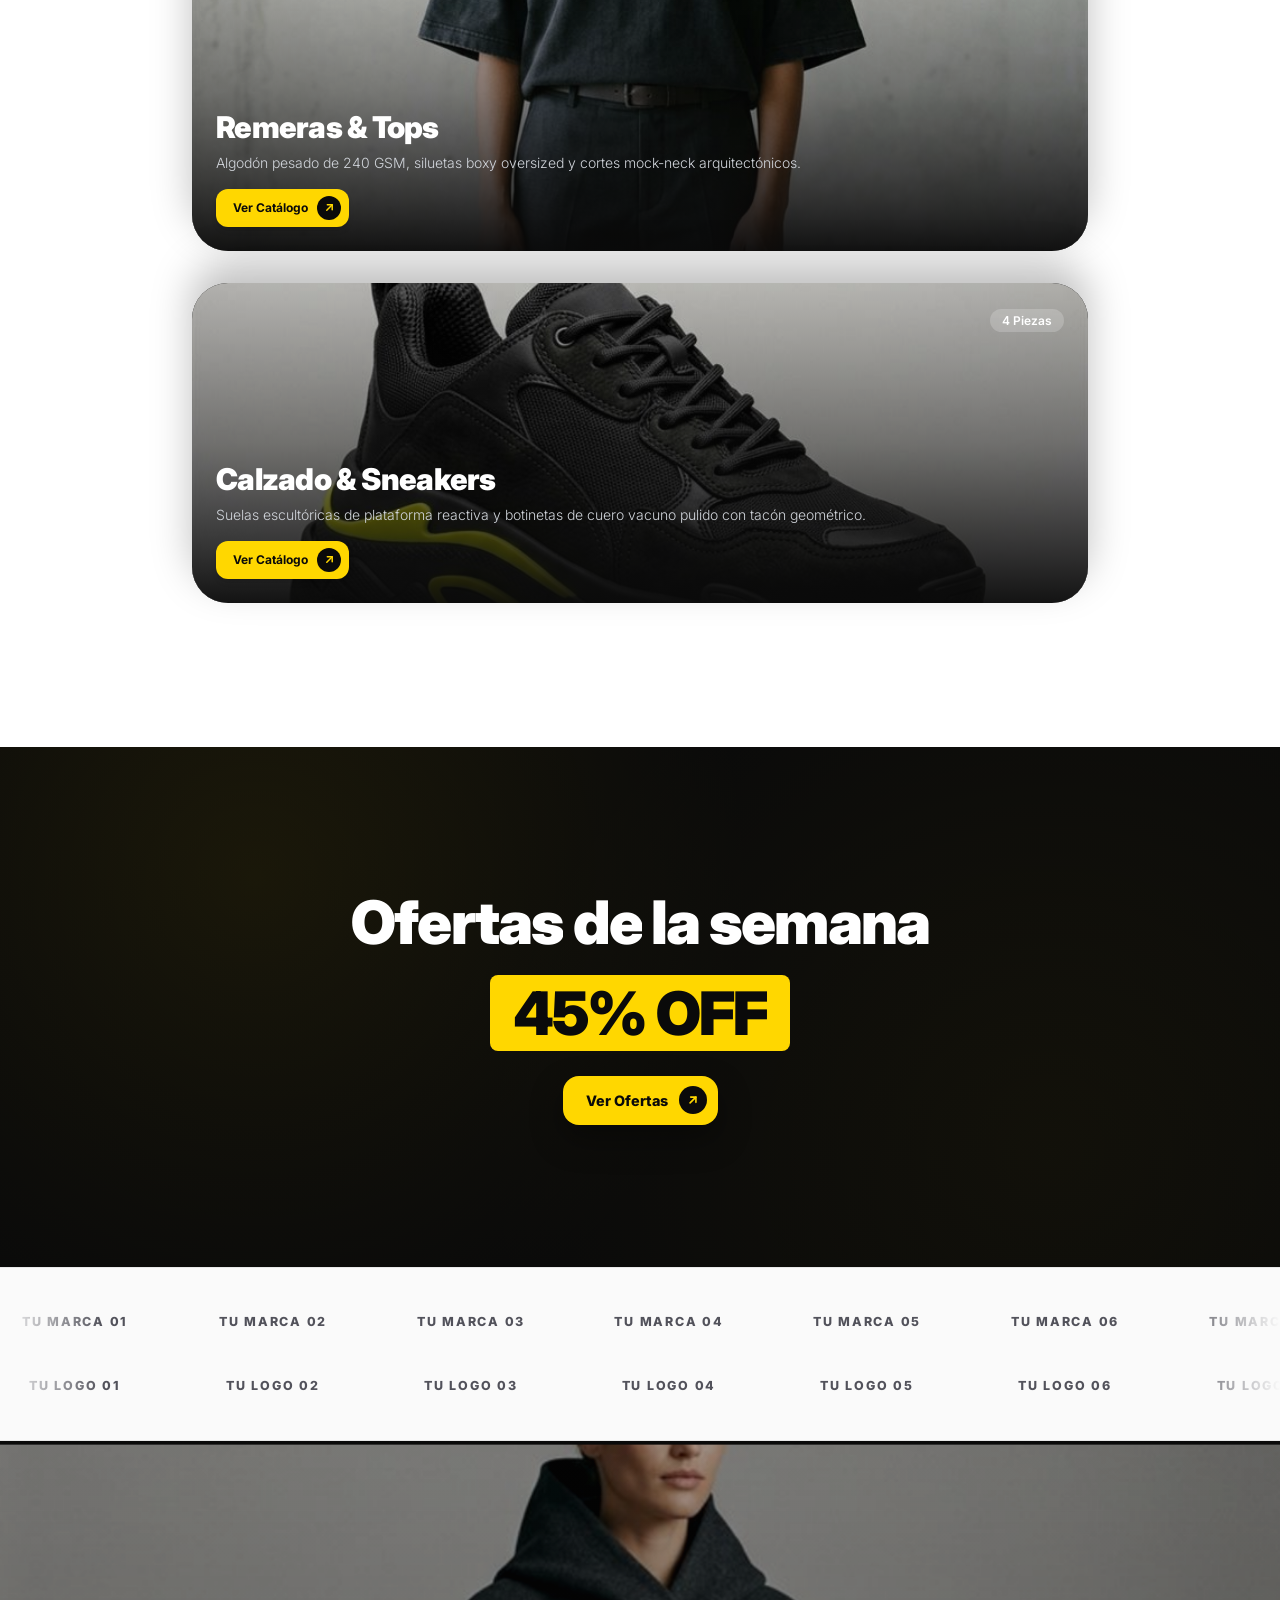
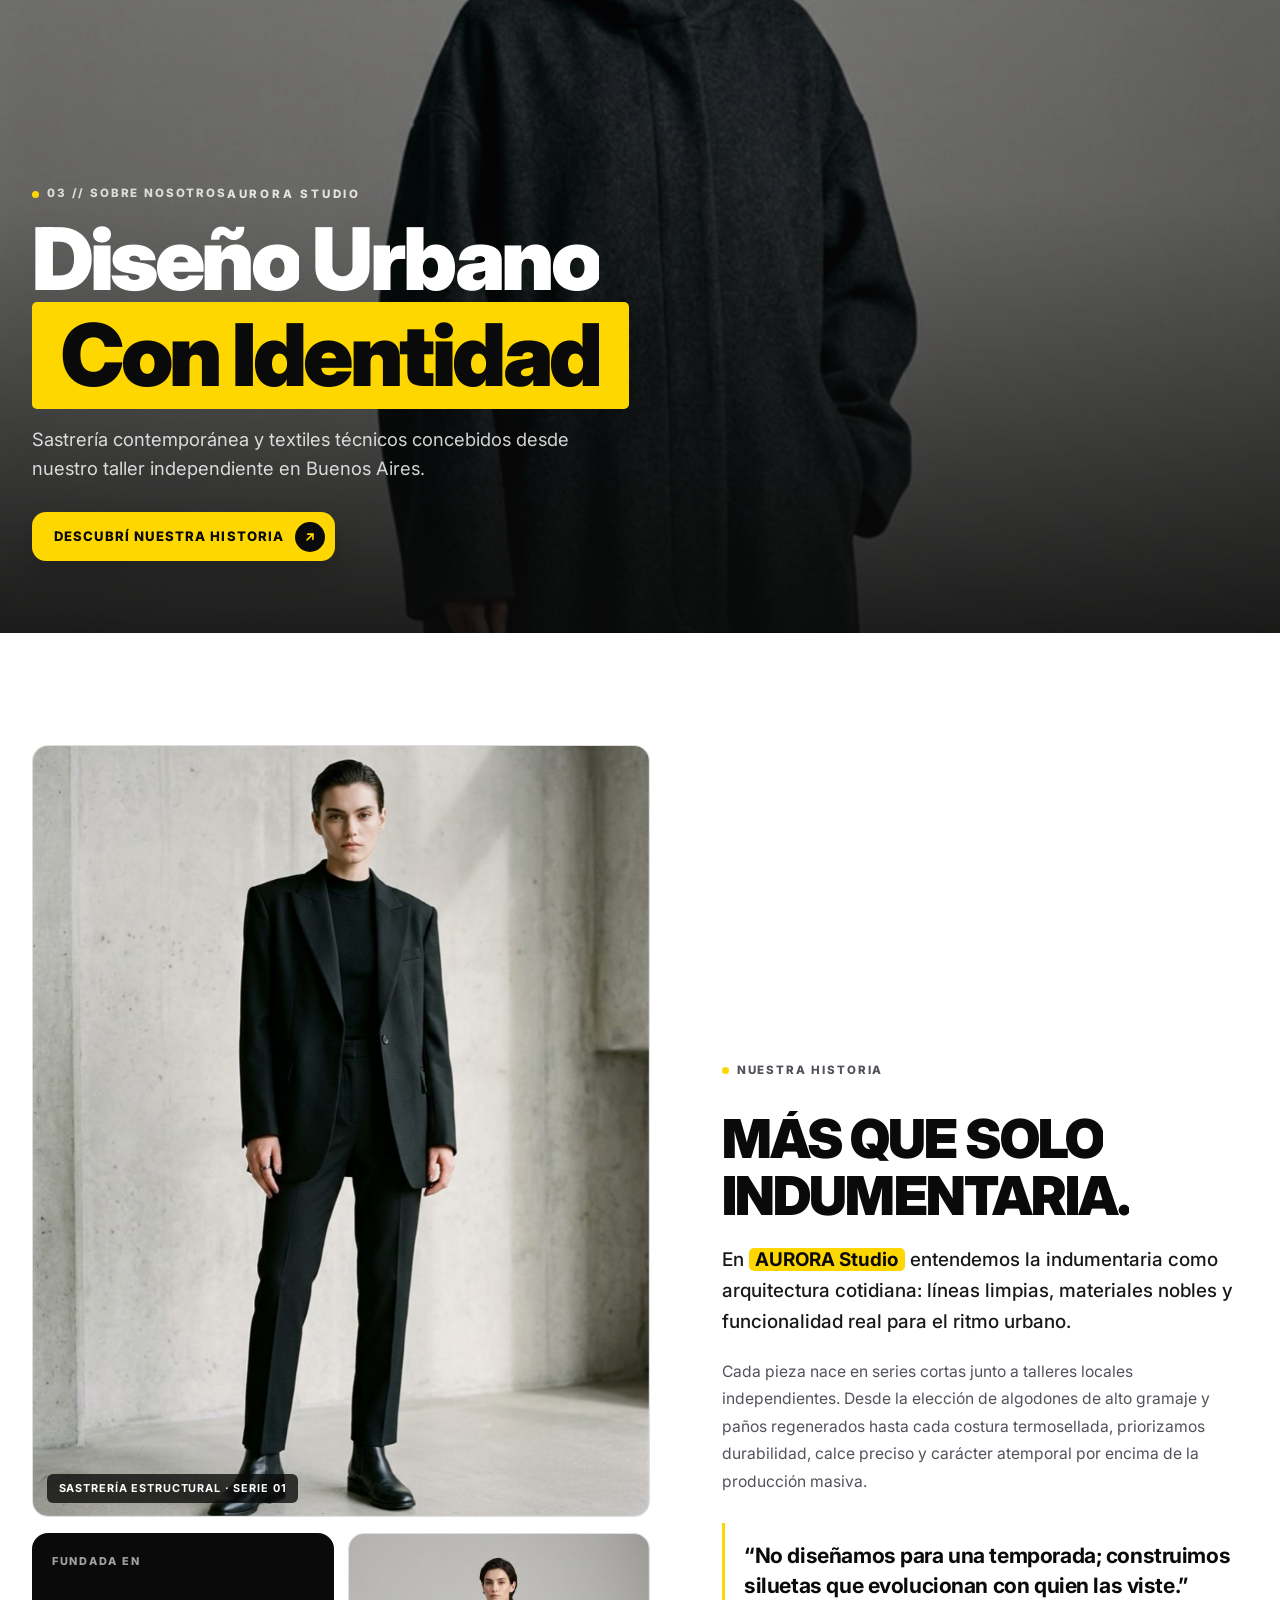
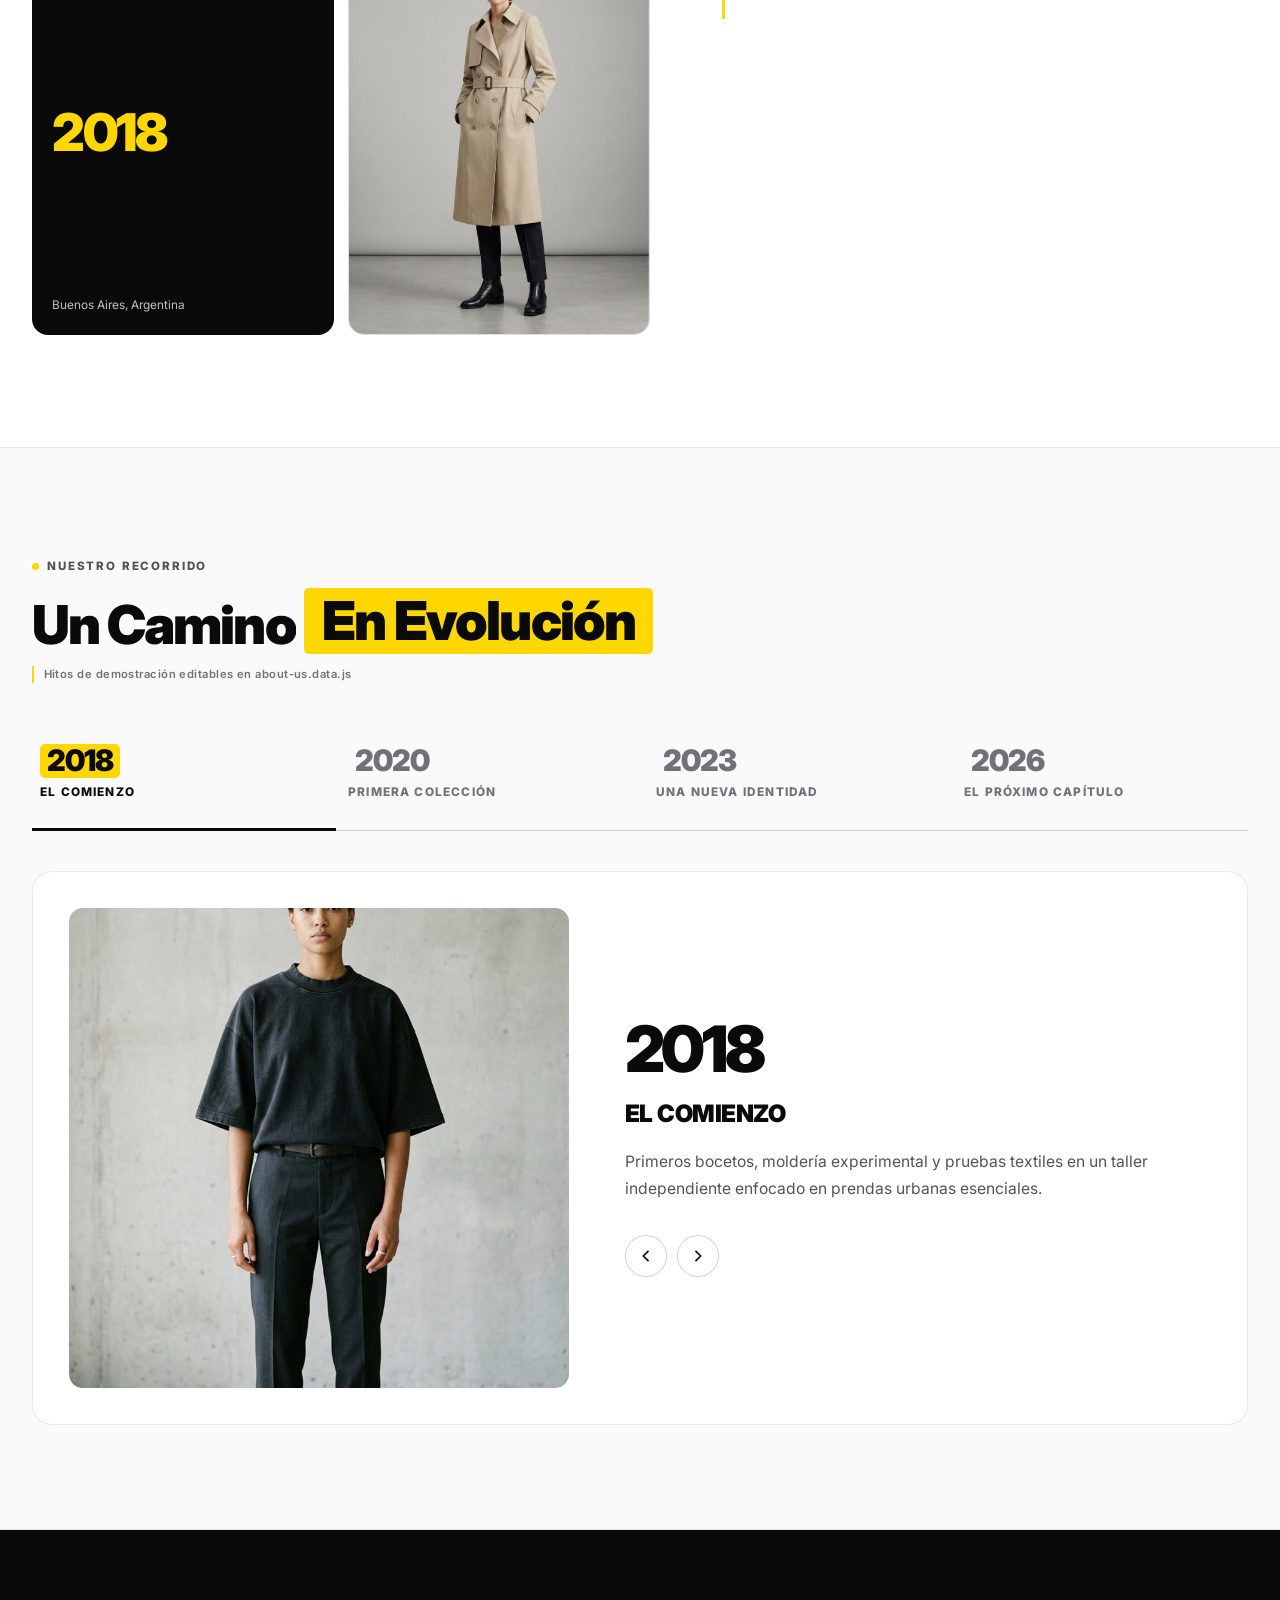
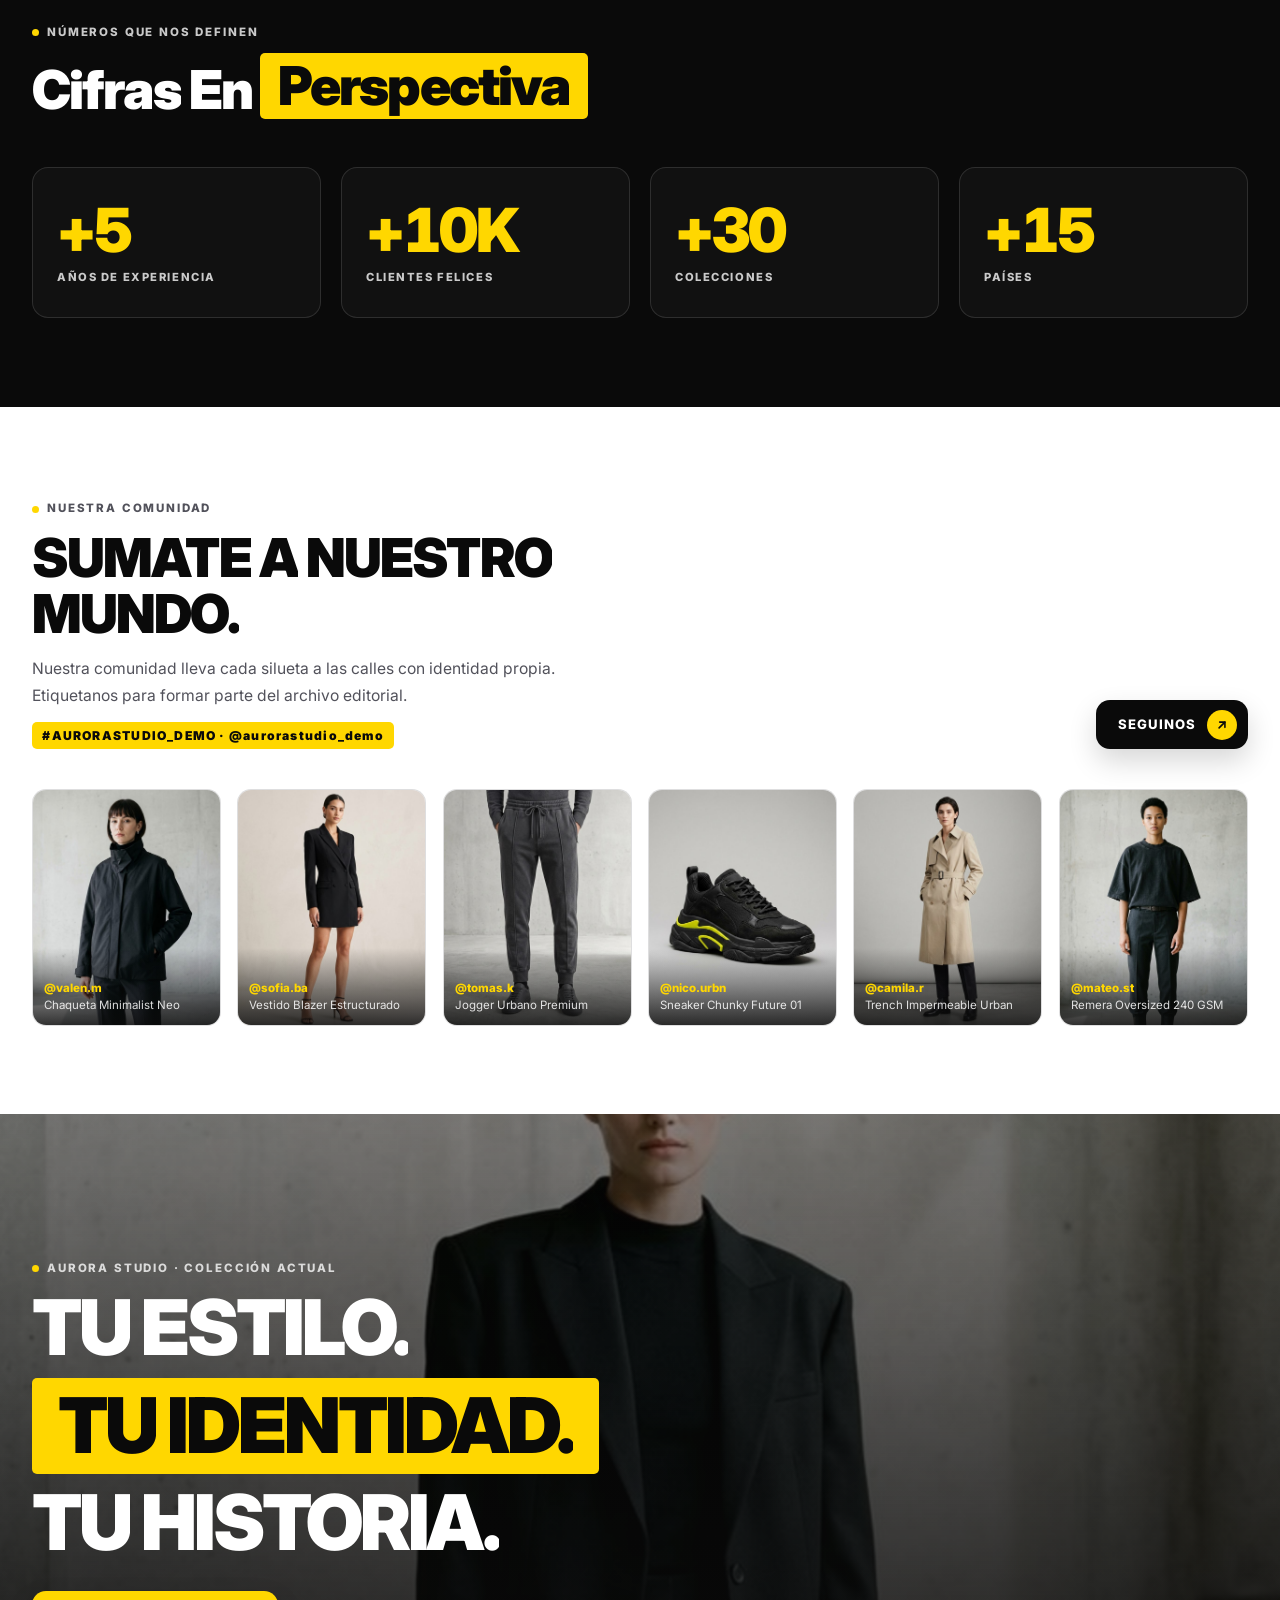
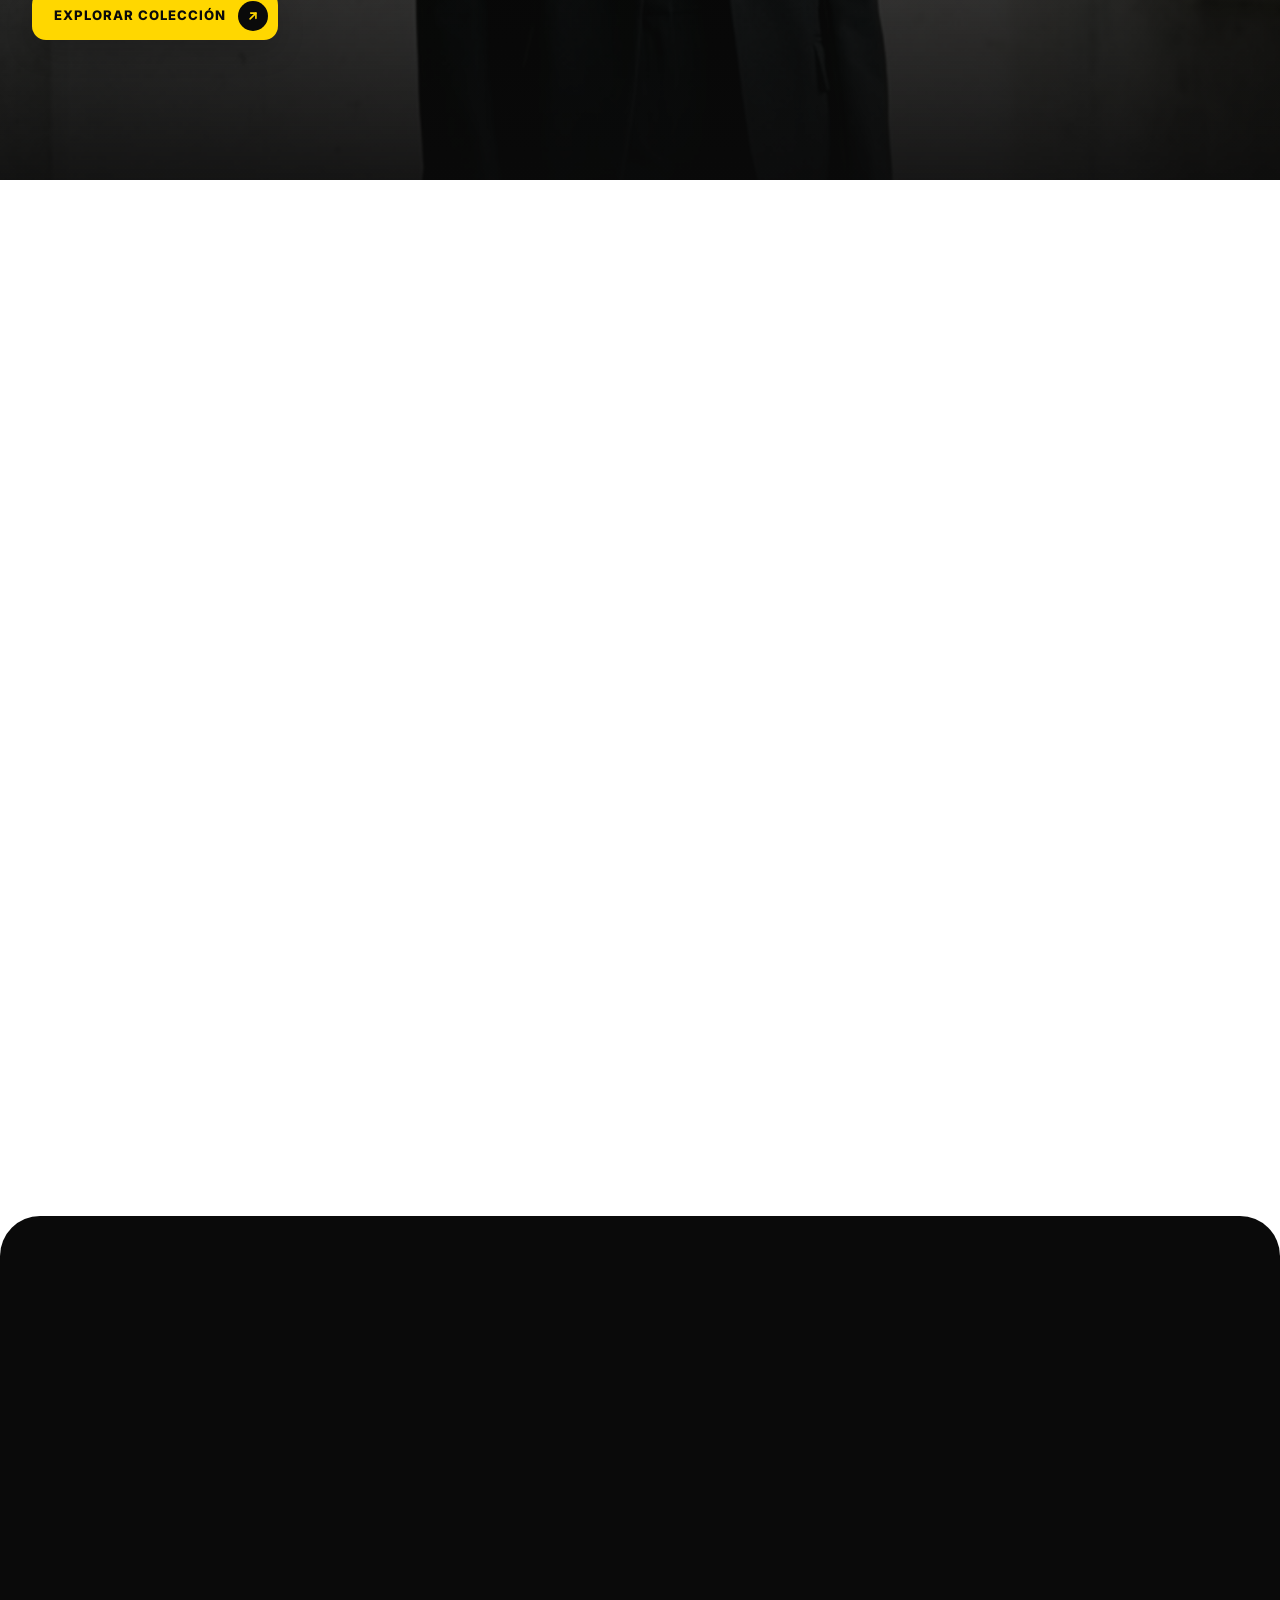
==== commit ef41b4a7: "feat(cart): redisenar drawer, corregir desborde de imagenes y render seguro" ====
--- a/index.html
+++ b/index.html
@@ -1453,20 +1453,6 @@
             animation: heartPop 0.34s cubic-bezier(0.16, 1, 0.3, 1);
         }
 
-        @keyframes cartRowIn {
-            from {
-                opacity: 0;
-                transform: translate3d(18px, 0, 0);
-            }
-            to {
-                opacity: 1;
-                transform: translate3d(0, 0, 0);
-            }
-        }
-        .cart-row-enter {
-            animation: cartRowIn 0.38s cubic-bezier(0.16, 1, 0.3, 1) calc(var(--row-i, 0) * 45ms) both;
-        }
-
         /* Microinteracciones táctiles al hacer click (60 FPS) */
         .hero-cta-btn:active,
         .btn-ver-catalogo:active,
@@ -1616,6 +1602,326 @@
                 justify-content: center;
                 padding: 0.8rem 1rem !important;
             }
+        }
+
+        /* ——— Carrito: drawer accesible, sin depender de utilities ausentes del CSS congelado ——— */
+        .cart-overlay {
+            position: fixed;
+            inset: 0;
+            z-index: 50;
+            background: rgba(10, 10, 10, 0.62);
+            backdrop-filter: blur(3px);
+            -webkit-backdrop-filter: blur(3px);
+            opacity: 0;
+            pointer-events: none;
+            transition: opacity 0.3s ease;
+        }
+        .cart-overlay.is-open { opacity: 1; pointer-events: auto; }
+
+        .cart-drawer {
+            position: fixed;
+            top: 0;
+            right: 0;
+            z-index: 51;
+            display: flex;
+            flex-direction: column;
+            width: 100%;
+            max-width: 440px;
+            height: 100vh;
+            height: 100dvh;
+            overflow: hidden;
+            background: #FFFFFF;
+            border-radius: 24px 0 0 24px;
+            box-shadow: -24px 0 60px rgba(0, 0, 0, 0.25);
+            transform: translate3d(100%, 0, 0);
+            transition: transform 0.34s cubic-bezier(0.22, 0.78, 0.32, 1);
+            will-change: transform;
+        }
+        .cart-drawer.is-open { transform: translate3d(0, 0, 0); }
+
+        .cart-header {
+            flex: 0 0 auto;
+            display: flex;
+            align-items: center;
+            justify-content: space-between;
+            gap: 0.75rem;
+            padding: max(1rem, env(safe-area-inset-top)) 1.25rem 1rem;
+            border-bottom: 1px solid #F4F4F5;
+            background: #FAFAFA;
+        }
+        .cart-header-left { display: flex; align-items: center; gap: 0.6rem; min-width: 0; }
+        .cart-header-icon {
+            flex: 0 0 34px;
+            width: 34px;
+            height: 34px;
+            display: grid;
+            place-items: center;
+            border-radius: 12px;
+            background: #0A0A0A;
+            color: #FFD700;
+        }
+        .cart-header-icon svg { width: 18px; height: 18px; }
+        .cart-title {
+            margin: 0;
+            font-size: 1.05rem;
+            font-weight: 900;
+            letter-spacing: -0.02em;
+            color: #0A0A0A;
+            white-space: nowrap;
+        }
+        .cart-count-pill {
+            min-width: 22px;
+            height: 22px;
+            padding: 0 0.45rem;
+            display: grid;
+            place-items: center;
+            border-radius: 999px;
+            background: #FFD700;
+            color: #0A0A0A;
+            font-size: 0.72rem;
+            font-weight: 800;
+        }
+        .cart-close {
+            flex: 0 0 36px;
+            width: 36px;
+            height: 36px;
+            display: grid;
+            place-items: center;
+            border: 0;
+            border-radius: 999px;
+            background: #F4F4F5;
+            color: #3F3F46;
+            cursor: pointer;
+            transition: background 0.2s ease, transform 0.2s ease;
+        }
+        .cart-close:hover { background: #E4E4E7; }
+        .cart-close:active { transform: scale(0.94); }
+        .cart-close svg { width: 18px; height: 18px; }
+
+        #cart-items-container {
+            flex: 1 1 auto;
+            min-height: 0;
+            display: flex;
+            flex-direction: column;
+            gap: 0.75rem;
+            overflow-y: auto;
+            overscroll-behavior: contain;
+            padding: 1rem 1.25rem 1.25rem;
+            background: #FFFFFF;
+            scrollbar-width: thin;
+        }
+        #cart-items-container.hidden,
+        #cart-empty-state.hidden,
+        #cart-footer.hidden { display: none !important; }
+
+        .cart-row {
+            position: relative;
+            display: flex;
+            align-items: flex-start;
+            gap: 0.75rem;
+            padding: 0.75rem;
+            border: 1px solid #F4F4F5;
+            border-radius: 18px;
+            background: #FAFAFA;
+            box-shadow: 0 1px 2px rgba(0, 0, 0, 0.03);
+        }
+        .cart-thumb {
+            flex: 0 0 64px;
+            width: 64px;
+            height: 64px;
+            border-radius: 12px;
+            overflow: hidden;
+            background: #E4E4E7;
+        }
+        .cart-thumb img {
+            display: block;
+            width: 100%;
+            height: 100%;
+            object-fit: cover;
+        }
+        .cart-row-info { flex: 1 1 auto; min-width: 0; padding-right: 1.5rem; }
+        .cart-row-name {
+            margin: 0 0 0.3rem;
+            font-size: 0.82rem;
+            font-weight: 800;
+            line-height: 1.25;
+            color: #0A0A0A;
+            white-space: nowrap;
+            overflow: hidden;
+            text-overflow: ellipsis;
+        }
+        .cart-row-meta { display: flex; align-items: center; gap: 0.4rem; flex-wrap: wrap; }
+        .cart-price { font-size: 0.8rem; font-weight: 700; color: #18181B; }
+        .cart-size-chip {
+            display: inline-flex;
+            align-items: center;
+            padding: 0.1rem 0.45rem;
+            border-radius: 999px;
+            background: #E4E4E7;
+            color: #3F3F46;
+            font-size: 0.68rem;
+            font-weight: 800;
+        }
+        .cart-qty-row { display: flex; align-items: center; gap: 0.5rem; margin-top: 0.6rem; }
+        .cart-qty-btn {
+            flex: 0 0 26px;
+            width: 26px;
+            height: 26px;
+            display: grid;
+            place-items: center;
+            border: 1px solid #E4E4E7;
+            border-radius: 8px;
+            background: #FFFFFF;
+            color: #18181B;
+            font-size: 0.9rem;
+            font-weight: 800;
+            line-height: 1;
+            cursor: pointer;
+            transition: background 0.2s ease, border-color 0.2s ease, transform 0.2s ease;
+        }
+        .cart-qty-btn:hover { background: #FFD700; border-color: #FFD700; }
+        .cart-qty-btn:active { transform: scale(0.92); }
+        .cart-qty-val { min-width: 1rem; text-align: center; font-size: 0.78rem; font-weight: 800; color: #18181B; }
+        .cart-row-subtotal {
+            margin-left: auto;
+            font-size: 0.82rem;
+            font-weight: 900;
+            color: #0A0A0A;
+            white-space: nowrap;
+        }
+        .cart-remove {
+            position: absolute;
+            top: 0.55rem;
+            right: 0.55rem;
+            width: 28px;
+            height: 28px;
+            display: grid;
+            place-items: center;
+            border: 0;
+            border-radius: 999px;
+            background: transparent;
+            color: #A1A1AA;
+            cursor: pointer;
+            transition: color 0.2s ease, background 0.2s ease;
+        }
+        .cart-remove:hover { color: #DC2626; background: #FEE2E2; }
+        .cart-remove svg { width: 15px; height: 15px; }
+
+        #cart-empty-state {
+            flex: 1 1 auto;
+            display: flex;
+            flex-direction: column;
+            align-items: center;
+            justify-content: center;
+            gap: 0.25rem;
+            padding: 2rem 1.5rem;
+            text-align: center;
+        }
+        .cart-empty-icon {
+            width: 80px;
+            height: 80px;
+            margin-bottom: 1rem;
+            display: grid;
+            place-items: center;
+            border-radius: 999px;
+            background: #F4F4F5;
+            color: #A1A1AA;
+        }
+        .cart-empty-icon svg { width: 36px; height: 36px; }
+        .cart-empty-title { margin: 0; font-size: 1.05rem; font-weight: 800; color: #27272A; }
+        .cart-empty-copy { margin: 0 0 1.25rem; max-width: 19rem; font-size: 0.78rem; line-height: 1.5; color: #71717A; }
+        .cart-empty-cta {
+            display: inline-flex;
+            align-items: center;
+            justify-content: center;
+            padding: 0.8rem 1.4rem;
+            border-radius: 14px;
+            background: #0A0A0A;
+            color: #FFFFFF;
+            font-size: 0.78rem;
+            font-weight: 800;
+            text-decoration: none;
+            transition: background 0.2s ease, transform 0.2s ease;
+        }
+        .cart-empty-cta:hover { background: #27272A; }
+        .cart-empty-cta:active { transform: scale(0.97); }
+
+        #cart-footer {
+            flex: 0 0 auto;
+            display: flex;
+            flex-direction: column;
+            gap: 0.85rem;
+            padding: 1rem 1.25rem max(1rem, env(safe-area-inset-bottom));
+            border-top: 1px solid #E4E4E7;
+            background: #FAFAFA;
+        }
+        .cart-summary { display: flex; flex-direction: column; gap: 0.35rem; font-size: 0.82rem; color: #52525B; }
+        .cart-summary-line { display: flex; align-items: center; justify-content: space-between; gap: 1rem; }
+        .cart-summary-line strong { color: #18181B; font-weight: 800; }
+        .cart-free-shipping { color: #16A34A; font-weight: 800; }
+        .cart-summary-total {
+            margin-top: 0.15rem;
+            padding-top: 0.55rem;
+            border-top: 1px solid #E4E4E7;
+            font-size: 1rem;
+            font-weight: 900;
+            color: #0A0A0A;
+        }
+        .cart-actions { display: flex; gap: 0.6rem; }
+        .cart-clear-btn {
+            flex: 0 0 auto;
+            padding: 0.75rem 1rem;
+            border: 1px solid #E4E4E7;
+            border-radius: 14px;
+            background: #FFFFFF;
+            color: #3F3F46;
+            font-size: 0.75rem;
+            font-weight: 800;
+            cursor: pointer;
+            transition: background 0.2s ease;
+        }
+        .cart-clear-btn:hover { background: #F4F4F5; }
+        .cart-checkout-btn {
+            flex: 1 1 auto;
+            min-height: 48px;
+            display: inline-flex;
+            align-items: center;
+            justify-content: center;
+            gap: 0.5rem;
+            border: 0;
+            border-radius: 14px;
+            background: #FFD700;
+            color: #0A0A0A;
+            font-size: 0.85rem;
+            font-weight: 900;
+            cursor: pointer;
+            box-shadow: 0 8px 20px rgba(255, 215, 0, 0.28);
+            transition: background 0.2s ease, transform 0.2s ease;
+        }
+        .cart-checkout-btn:hover { background: #FFE04D; }
+        .cart-checkout-btn:active { transform: scale(0.98); }
+        .cart-checkout-btn svg { width: 16px; height: 16px; }
+        .cart-note { margin: 0; text-align: center; font-size: 0.68rem; line-height: 1.4; color: #A1A1AA; }
+
+        @keyframes cartRowIn {
+            from { opacity: 0; transform: translate3d(16px, 0, 0); }
+            to { opacity: 1; transform: translate3d(0, 0, 0); }
+        }
+        .cart-row-enter { animation: cartRowIn 0.36s cubic-bezier(0.16, 1, 0.3, 1) calc(var(--row-i, 0) * 45ms) both; }
+
+        @media (max-width: 380px) {
+            .cart-header { padding-left: 1rem; padding-right: 1rem; }
+            #cart-items-container { padding-left: 1rem; padding-right: 1rem; }
+            #cart-footer { padding-left: 1rem; padding-right: 1rem; }
+            .cart-row { gap: 0.6rem; padding: 0.65rem; }
+            .cart-thumb { flex-basis: 56px; width: 56px; height: 56px; }
+            .cart-row-subtotal { font-size: 0.75rem; }
+            .cart-clear-btn { padding: 0.75rem 0.8rem; }
+        }
+
+        @media (prefers-reduced-motion: reduce) {
+            .cart-drawer, .cart-overlay { transition: none; }
+            .cart-row-enter { animation: none; }
         }
 
         /* Scrollbar personalizado liviano */
@@ -2344,63 +2650,46 @@
     </div>
 
     <!-- DRAWER LATERAL INTERACTIVO DE CARRITO (Slide-over Off-canvas) -->
-    <div id="cart-drawer-overlay" class="fixed inset-0 z-50 bg-black/60 backdrop-blur-sm opacity-0 pointer-events-none transition-opacity duration-300"></div>
-    <aside id="cart-drawer" class="fixed top-0 right-0 z-50 h-full w-full max-w-md bg-white shadow-2xl transform translate-x-full transition-transform duration-300 flex flex-col">
-        <!-- Drawer Header -->
-        <div class="px-6 py-5 border-b border-gray-100 flex items-center justify-between bg-gray-50">
-            <div class="flex items-center space-x-3">
-                <svg class="w-6 h-6 text-brand-black" fill="none" stroke="currentColor" viewBox="0 0 24 24"><path stroke-linecap="round" stroke-linejoin="round" stroke-width="2" d="M16 11V7a4 4 0 00-8 0v4M5 9h14l1 12H4L5 9z"></path></svg>
-                <h3 class="text-lg font-black text-brand-black tracking-tight">Tu Carrito</h3>
-                <span id="drawer-cart-count" class="bg-brand-yellow text-brand-black text-xs font-bold px-2 py-0.5 rounded-full">0</span>
+    <div id="cart-drawer-overlay" class="cart-overlay" aria-hidden="true"></div>
+    <aside id="cart-drawer" class="cart-drawer" role="dialog" aria-modal="true" aria-label="Carrito de compras" aria-hidden="true">
+        <div class="cart-header">
+            <div class="cart-header-left">
+                <span class="cart-header-icon" aria-hidden="true">
+                    <svg fill="none" stroke="currentColor" viewBox="0 0 24 24"><path stroke-linecap="round" stroke-linejoin="round" stroke-width="2" d="M16 11V7a4 4 0 00-8 0v4M5 9h14l1 12H4L5 9z"></path></svg>
+                </span>
+                <h3 class="cart-title">Tu Carrito</h3>
+                <span id="drawer-cart-count" class="cart-count-pill" aria-label="Productos en el carrito">0</span>
             </div>
-            <button id="close-drawer-btn" class="p-2 rounded-full hover:bg-gray-200 transition-colors text-gray-600" aria-label="Cerrar carrito">
-                <svg class="w-5 h-5" fill="none" stroke="currentColor" viewBox="0 0 24 24"><path stroke-linecap="round" stroke-linejoin="round" stroke-width="2" d="M6 18L18 6M6 6l12 12"></path></svg>
+            <button id="close-drawer-btn" class="cart-close" type="button" aria-label="Cerrar carrito">
+                <svg fill="none" stroke="currentColor" viewBox="0 0 24 24"><path stroke-linecap="round" stroke-linejoin="round" stroke-width="2" d="M6 18L18 6M6 6l12 12"></path></svg>
             </button>
         </div>
 
-        <!-- Drawer Items List -->
-        <div id="cart-items-container" class="flex-1 overflow-y-auto p-6 space-y-4">
-            <!-- Items generados dinámicamente -->
+        <div id="cart-items-container" aria-live="polite"></div>
+
+        <div id="cart-empty-state" class="hidden">
+            <span class="cart-empty-icon" aria-hidden="true">
+                <svg fill="none" stroke="currentColor" viewBox="0 0 24 24"><path stroke-linecap="round" stroke-linejoin="round" stroke-width="1.5" d="M16 11V7a4 4 0 00-8 0v4M5 9h14l1 12H4L5 9z"></path></svg>
+            </span>
+            <h4 class="cart-empty-title">Tu carrito está vacío</h4>
+            <p class="cart-empty-copy">Explorá nuestras colecciones y descubrí piezas urbanas de edición limitada.</p>
+            <button type="button" class="cart-empty-cta" onclick="closeCartDrawer(); openCatalogModal('ALL');">Explorar Catálogo</button>
         </div>
 
-        <!-- Drawer Empty State -->
-        <div id="cart-empty-state" class="hidden flex-1 flex-col items-center justify-center p-8 text-center">
-            <div class="w-20 h-20 rounded-full bg-gray-100 flex items-center justify-center mb-4 text-gray-400">
-                <svg class="w-10 h-10" fill="none" stroke="currentColor" viewBox="0 0 24 24"><path stroke-linecap="round" stroke-linejoin="round" stroke-width="1.5" d="M16 11V7a4 4 0 00-8 0v4M5 9h14l1 12H4L5 9z"></path></svg>
+        <div id="cart-footer" class="hidden">
+            <div class="cart-summary">
+                <div class="cart-summary-line"><span>Subtotal</span><strong id="cart-subtotal">$0</strong></div>
+                <div class="cart-summary-line"><span>Envío</span><strong class="cart-free-shipping">¡GRATIS!</strong></div>
+                <div class="cart-summary-line cart-summary-total"><span>Total estimado</span><strong id="cart-total">$0</strong></div>
             </div>
-            <h4 class="text-lg font-bold text-gray-800 mb-1">Tu carrito está vacío</h4>
-            <p class="text-xs text-gray-500 mb-6 max-w-xs">Explorá nuestras colecciones y descubrí piezas urbanas de edición limitada.</p>
-            <button onclick="closeCartDrawer(); openCatalogModal('ALL');" class="bg-brand-black text-white px-6 py-3 rounded-2xl text-xs font-bold hover:bg-gray-800 transition-colors">
-                Explorar Catálogo
-            </button>
-        </div>
-
-        <!-- Drawer Footer / Resumen y Checkout -->
-        <div id="cart-footer" class="border-t border-gray-100 p-6 bg-gray-50 space-y-4">
-            <div class="space-y-2 text-sm">
-                <div class="flex justify-between text-gray-600">
-                    <span>Subtotal</span>
-                    <span id="cart-subtotal" class="font-semibold text-gray-900">$0</span>
-                </div>
-                <div class="flex justify-between text-gray-600 text-xs">
-                    <span>Envío</span>
-                    <span class="text-green-600 font-bold">¡GRATIS!</span>
-                </div>
-                <div class="border-t border-gray-200 pt-2 flex justify-between text-base font-black text-gray-900">
-                    <span>Total Estimado</span>
-                    <span id="cart-total" class="text-brand-black">$0</span>
-                </div>
-            </div>
-            <div class="flex items-center gap-2">
-                <button onclick="clearCart()" class="bg-white hover:bg-gray-100 border border-gray-200 text-gray-700 px-4 py-3 rounded-2xl font-bold text-xs transition-colors shrink-0">
-                    Vaciar
-                </button>
-                <button onclick="checkoutCart()" class="flex-1 bg-brand-yellow hover:bg-brand-yellowHover text-brand-black font-extrabold py-4 rounded-2xl text-sm transition-all shadow-lg active:scale-95 flex items-center justify-center space-x-2">
-                    <span>Finalizar Compra</span>
-                    <svg class="w-4 h-4" fill="none" stroke="currentColor" viewBox="0 0 24 24"><path stroke-linecap="round" stroke-linejoin="round" stroke-width="2.5" d="M14 5l7 7m0 0l-7 7m7-7H3"></path></svg>
+            <div class="cart-actions">
+                <button type="button" class="cart-clear-btn" onclick="clearCart()">Vaciar</button>
+                <button type="button" class="cart-checkout-btn" onclick="checkoutCart()">
+                    <span>Finalizar compra</span>
+                    <svg fill="none" stroke="currentColor" viewBox="0 0 24 24"><path stroke-linecap="round" stroke-linejoin="round" stroke-width="2.5" d="M14 5l7 7m0 0l-7 7m7-7H3"></path></svg>
                 </button>
             </div>
-            <p class="text-[11px] text-center text-gray-400">Confirmás tu pedido por WhatsApp con envío y pago coordinados.</p>
+            <p class="cart-note">Confirmás tu pedido por WhatsApp con envío y pago coordinados.</p>
         </div>
     </aside>
 
@@ -3168,16 +3457,32 @@
         function openCartDrawer() {
             const els = getCartElements();
             renderCartItems();
-            if (els.cartDrawerOverlay) els.cartDrawerOverlay.classList.remove('opacity-0', 'pointer-events-none');
-            if (els.cartDrawer) els.cartDrawer.classList.remove('translate-x-full');
+            if (els.cartDrawerOverlay) {
+                els.cartDrawerOverlay.classList.add('is-open');
+                els.cartDrawerOverlay.setAttribute('aria-hidden', 'false');
+            }
+            if (els.cartDrawer) {
+                els.cartDrawer.classList.add('is-open');
+                els.cartDrawer.setAttribute('aria-hidden', 'false');
+            }
             document.body.style.overflow = 'hidden';
+            const closeBtn = document.getElementById('close-drawer-btn');
+            if (closeBtn) closeBtn.focus({ preventScroll: true });
         }
 
         function closeCartDrawer() {
             const els = getCartElements();
-            if (els.cartDrawerOverlay) els.cartDrawerOverlay.classList.add('opacity-0', 'pointer-events-none');
-            if (els.cartDrawer) els.cartDrawer.classList.add('translate-x-full');
+            if (els.cartDrawerOverlay) {
+                els.cartDrawerOverlay.classList.remove('is-open');
+                els.cartDrawerOverlay.setAttribute('aria-hidden', 'true');
+            }
+            if (els.cartDrawer) {
+                els.cartDrawer.classList.remove('is-open');
+                els.cartDrawer.setAttribute('aria-hidden', 'true');
+            }
             document.body.style.overflow = 'auto';
+            const cartBtn = document.getElementById('cart-btn');
+            if (cartBtn) cartBtn.focus({ preventScroll: true });
         }
 
         function initCartEvents() {
@@ -3230,55 +3535,90 @@
             const els = getCartElements();
             if (!els.cartItemsContainer) return;
 
-            els.cartItemsContainer.innerHTML = "";
-
-            if (CART.length === 0) {
-                els.cartItemsContainer.classList.add('hidden');
-                if (els.cartEmptyState) {
-                    els.cartEmptyState.classList.remove('hidden');
-                    els.cartEmptyState.classList.add('flex');
-                }
-                if (els.cartFooter) els.cartFooter.classList.add('hidden');
-                return;
-            }
-
-            els.cartItemsContainer.classList.remove('hidden');
-            if (els.cartEmptyState) {
-                els.cartEmptyState.classList.add('hidden');
-                els.cartEmptyState.classList.remove('flex');
-            }
-            if (els.cartFooter) els.cartFooter.classList.remove('hidden');
+            els.cartItemsContainer.replaceChildren();
+            const isEmpty = CART.length === 0;
+
+            els.cartItemsContainer.classList.toggle('hidden', isEmpty);
+            if (els.cartEmptyState) els.cartEmptyState.classList.toggle('hidden', !isEmpty);
+            if (els.cartFooter) els.cartFooter.classList.toggle('hidden', isEmpty);
+            if (isEmpty) return;
 
             CART.forEach((item, idx) => {
                 const prod = PRODUCTS_DATA.find(p => p.id === item.id);
                 if (!prod) return;
 
-                const itemRow = document.createElement('div');
-                itemRow.className = "flex items-start gap-3 bg-gray-50 rounded-2xl border border-gray-100 p-3 relative cart-row-enter";
-                itemRow.style.setProperty('--row-i', String(Math.min(idx, 8)));
-
-                itemRow.innerHTML = `
-                    <div class="w-16 h-16 rounded-xl overflow-hidden bg-gray-200 shrink-0">
-                        <img src="${prod.images ? prod.images[0] : prod.img}" alt="${prod.name}" class="w-full h-full object-cover" loading="lazy" decoding="async">
-                    </div>
-                    <div class="flex-1 min-w-0 pr-1">
-                        <h4 class="font-bold text-xs text-brand-black truncate pr-6">${prod.name}</h4>
-                        <div class="flex items-center gap-1.5 mt-1">
-                            <span class="text-xs font-semibold text-gray-900">${formatMoney(prod.price)}</span>
-                            <span class="text-[10px] font-bold bg-gray-200 text-gray-700 px-1.5 py-0.5 rounded">Talle: ${item.size || 'M'}</span>
-                        </div>
-                        <div class="flex items-center gap-2 mt-2">
-                            <button onclick="updateItemQuantity('${prod.id}', -1, '${item.size || ''}')" class="w-6 h-6 rounded-md bg-white border border-gray-200 flex items-center justify-center text-xs font-bold hover:bg-gray-100 transition-colors pointer-events-auto" aria-label="Disminuir cantidad">−</button>
-                            <span class="text-xs font-bold text-gray-800 min-w-4 text-center">${item.quantity}</span>
-                            <button onclick="updateItemQuantity('${prod.id}', 1, '${item.size || ''}')" class="w-6 h-6 rounded-md bg-white border border-gray-200 flex items-center justify-center text-xs font-bold hover:bg-gray-100 transition-colors" aria-label="Aumentar cantidad">+</button>
-                            <span class="ml-auto text-xs font-extrabold text-gray-900">${formatMoney(prod.price * item.quantity)}</span>
-                        </div>
-                    </div>
-                    <button onclick="removeItem('${prod.id}', '${item.size || ''}')" class="absolute top-3 right-3 p-1 text-gray-400 hover:text-red-500 transition-colors" aria-label="Eliminar producto">
-                        <svg class="w-4 h-4" fill="none" stroke="currentColor" viewBox="0 0 24 24"><path stroke-linecap="round" stroke-linejoin="round" stroke-width="2" d="M19 7l-.867 12.142A2 2 0 0116.138 21H7.862a2 2 0 01-1.995-1.858L5 7m5 4v6m4-6v6m1-10V4a1 1 0 00-1-1h-4a1 1 0 00-1 1v3M4 7h16"></path></svg>
-                    </button>
-                `;
-                els.cartItemsContainer.appendChild(itemRow);
+                const size = item.size || '';
+                const sizeLabel = size || 'M';
+                const safeName = String(prod.name || 'Producto');
+                const imageSrc = prod.images && prod.images[0] ? prod.images[0] : prod.img;
+
+                const row = document.createElement('div');
+                row.className = 'cart-row cart-row-enter';
+                row.style.setProperty('--row-i', String(Math.min(idx, 8)));
+
+                const thumb = document.createElement('div');
+                thumb.className = 'cart-thumb';
+                const img = document.createElement('img');
+                img.src = imageSrc;
+                img.alt = safeName;
+                img.loading = 'lazy';
+                img.decoding = 'async';
+                thumb.appendChild(img);
+
+                const info = document.createElement('div');
+                info.className = 'cart-row-info';
+
+                const name = document.createElement('h4');
+                name.className = 'cart-row-name';
+                name.textContent = safeName;
+
+                const meta = document.createElement('div');
+                meta.className = 'cart-row-meta';
+                const price = document.createElement('span');
+                price.className = 'cart-price';
+                price.textContent = formatMoney(prod.price);
+                const chip = document.createElement('span');
+                chip.className = 'cart-size-chip';
+                chip.textContent = 'Talle: ' + sizeLabel;
+                meta.append(price, chip);
+
+                const qtyRow = document.createElement('div');
+                qtyRow.className = 'cart-qty-row';
+
+                const minus = document.createElement('button');
+                minus.type = 'button';
+                minus.className = 'cart-qty-btn';
+                minus.textContent = '−';
+                minus.setAttribute('aria-label', 'Disminuir cantidad de ' + safeName);
+                minus.addEventListener('click', () => updateItemQuantity(item.id, -1, size));
+
+                const qty = document.createElement('span');
+                qty.className = 'cart-qty-val';
+                qty.textContent = String(item.quantity);
+
+                const plus = document.createElement('button');
+                plus.type = 'button';
+                plus.className = 'cart-qty-btn';
+                plus.textContent = '+';
+                plus.setAttribute('aria-label', 'Aumentar cantidad de ' + safeName);
+                plus.addEventListener('click', () => updateItemQuantity(item.id, 1, size));
+
+                const subtotal = document.createElement('span');
+                subtotal.className = 'cart-row-subtotal';
+                subtotal.textContent = formatMoney(prod.price * item.quantity);
+
+                qtyRow.append(minus, qty, plus, subtotal);
+                info.append(name, meta, qtyRow);
+
+                const remove = document.createElement('button');
+                remove.type = 'button';
+                remove.className = 'cart-remove';
+                remove.setAttribute('aria-label', 'Eliminar ' + safeName + ' del carrito');
+                remove.innerHTML = '<svg fill="none" stroke="currentColor" viewBox="0 0 24 24"><path stroke-linecap="round" stroke-linejoin="round" stroke-width="2" d="M19 7l-.867 12.142A2 2 0 0116.138 21H7.862a2 2 0 01-1.995-1.858L5 7m5 4v6m4-6v6m1-10V4a1 1 0 00-1-1h-4a1 1 0 00-1 1v3M4 7h16"></path></svg>';
+                remove.addEventListener('click', () => removeItem(item.id, size));
+
+                row.append(thumb, info, remove);
+                els.cartItemsContainer.appendChild(row);
             });
         }
 
